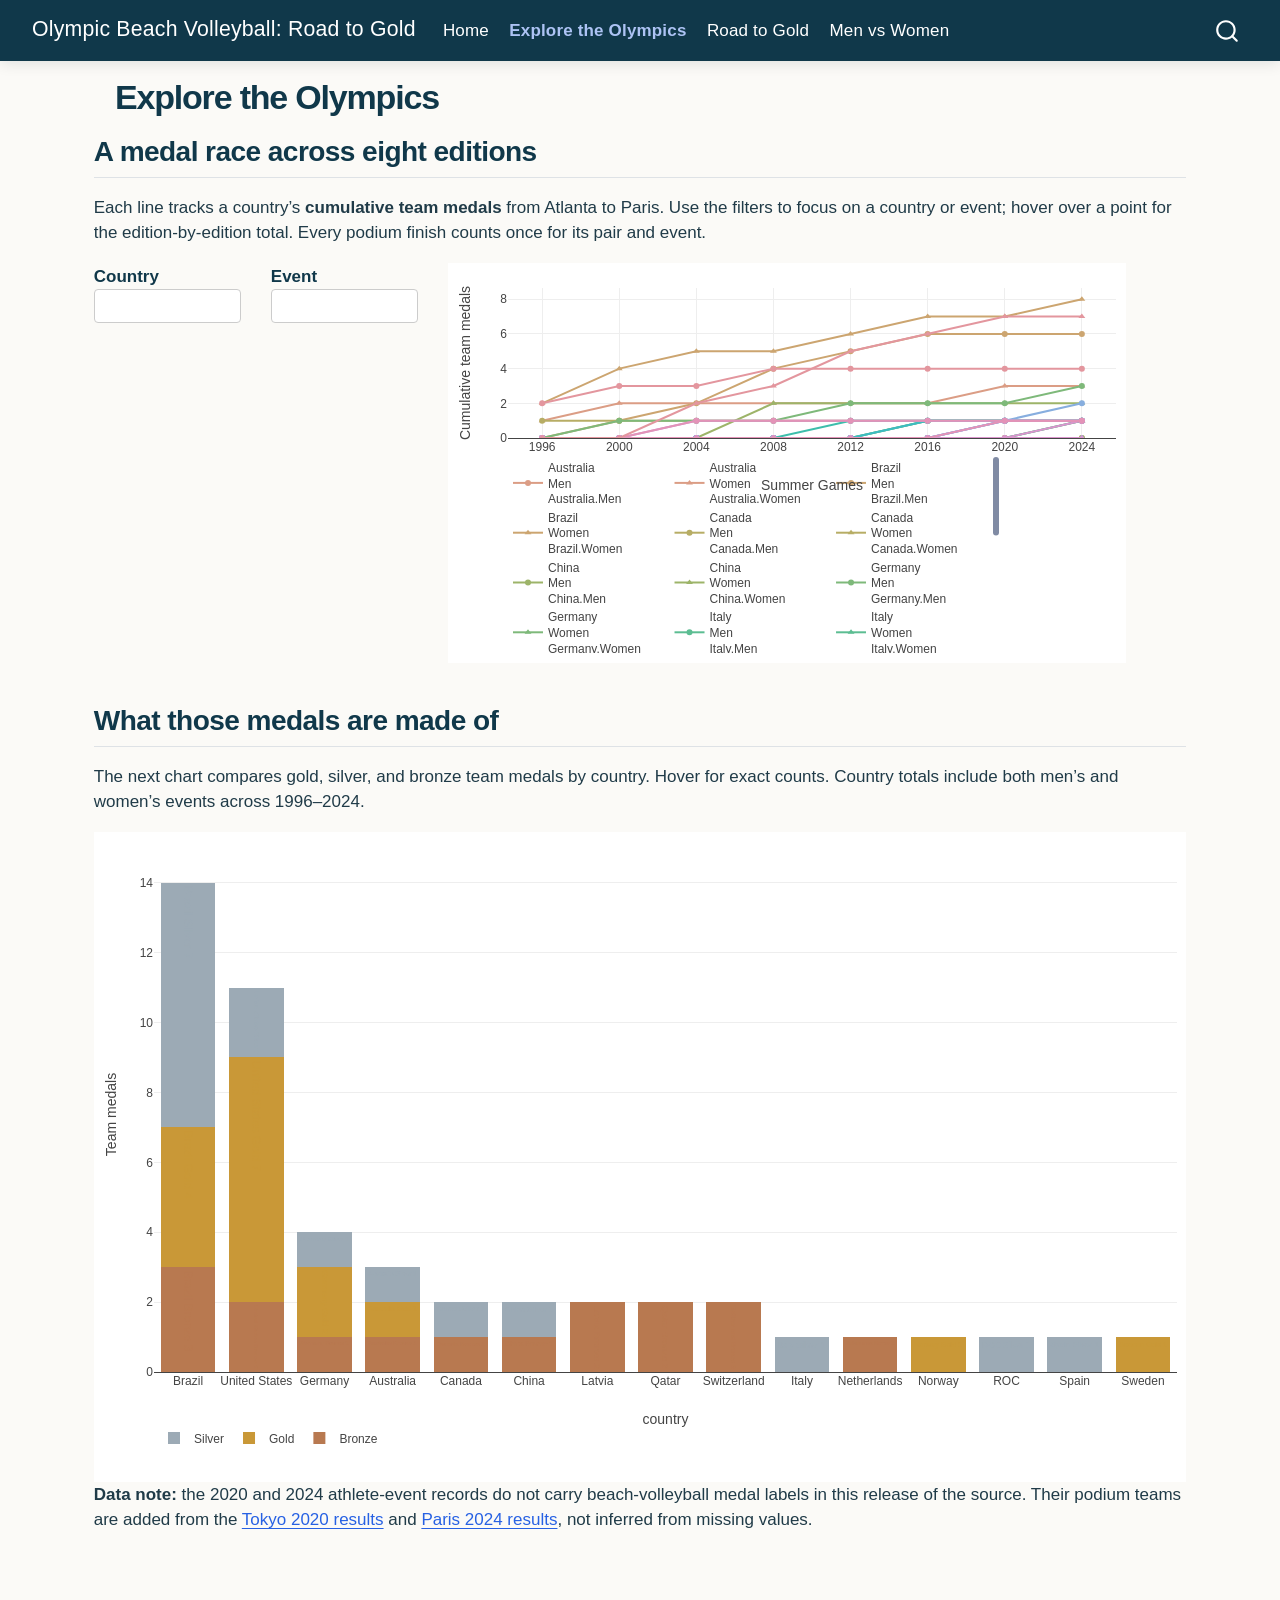
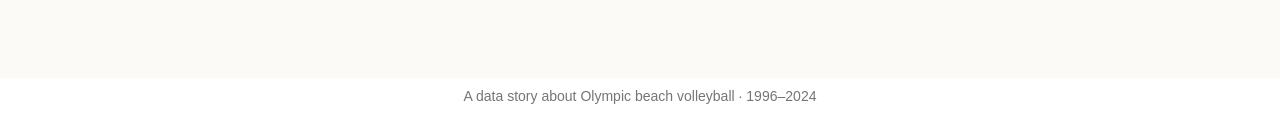
==== explore.html @ 640bb1e1 "Built site for gh-pages" ====
<!DOCTYPE html>
<html xmlns="http://www.w3.org/1999/xhtml" lang="en" xml:lang="en"><head>

<meta charset="utf-8">
<meta name="generator" content="quarto-1.10.19">

<meta name="viewport" content="width=device-width, initial-scale=1.0, user-scalable=yes">


<title>Explore the Olympics – Olympic Beach Volleyball: Road to Gold</title>
<style>
/* Default styles provided by pandoc.
** See https://pandoc.org/MANUAL.html#variables-for-html for config info.
*/
span.smallcaps{font-variant: small-caps;}
div.columns{display: flex; gap: 1.5em;}
div.column{flex: auto;}
@media screen {
div.columns{gap: min(4vw, 1.5em);}
div.column{overflow-x: auto;}
}
div.hanging-indent{margin-left: 1.5em; text-indent: -1.5em;}
ul.task-list{list-style: none;}
ul.task-list li input[type="checkbox"] {
  width: 0.8em;
  margin: 0 0.8em 0.2em -1em; /* quarto-specific, see https://github.com/quarto-dev/quarto-cli/issues/4556 */ 
  vertical-align: middle;
}
</style>


<script src="site_libs/quarto-nav/quarto-nav.js"></script>
<script src="site_libs/quarto-nav/headroom.min.js"></script>
<script src="site_libs/clipboard/clipboard.min.js"></script>
<script src="site_libs/quarto-search/autocomplete.umd.js"></script>
<script src="site_libs/quarto-search/fuse.min.js"></script>
<script src="site_libs/quarto-search/quarto-search.js"></script>
<meta name="quarto:offset" content="./">
<script src="site_libs/quarto-html/quarto.js" type="module"></script>
<script src="site_libs/quarto-html/tabsets/tabsets.js" type="module"></script>
<script src="site_libs/quarto-html/popper.min.js"></script>
<script src="site_libs/quarto-html/tippy.umd.min.js"></script>
<script src="site_libs/quarto-html/anchor.min.js"></script>
<link href="site_libs/quarto-html/tippy.css" rel="stylesheet">
<link href="site_libs/quarto-html/quarto-syntax-highlighting-bf27225e3a48a9273f3daa8f8e829971.css" rel="stylesheet" id="quarto-text-highlighting-styles">
<script src="site_libs/bootstrap/bootstrap.min.js"></script>
<link href="site_libs/bootstrap/bootstrap-icons.css" rel="stylesheet">
<link href="site_libs/bootstrap/bootstrap-d0f63781f56d8920b29a9d59ce83fef4.min.css" rel="stylesheet" append-hash="true" id="quarto-bootstrap" data-mode="light">
<script id="quarto-search-options" type="application/json">{
  "location": "navbar",
  "copy-button": false,
  "collapse-after": 3,
  "panel-placement": "end",
  "type": "overlay",
  "limit": 50,
  "keyboard-shortcut": [
    "f",
    "/",
    "s"
  ],
  "show-item-context": false,
  "language": {
    "search-no-results-text": "No results",
    "search-matching-documents-text": "matching documents",
    "search-copy-link-title": "Copy link to search",
    "search-hide-matches-text": "Hide additional matches",
    "search-more-match-text": "more match in this document",
    "search-more-matches-text": "more matches in this document",
    "search-clear-button-title": "Clear",
    "search-text-placeholder": "",
    "search-detached-cancel-button-title": "Cancel",
    "search-submit-button-title": "Submit",
    "search-label": "Search"
  }
}</script>
<style>html{ scroll-behavior: smooth; }</style>
<script src="site_libs/jquery-3.5.1/jquery.min.js"></script>
<link href="site_libs/selectize-0.12.4/css/selectize.bootstrap3.css" rel="stylesheet">
<script src="site_libs/selectize-0.12.4/js/selectize.min.js"></script>
<link href="site_libs/crosstalk-1.2.2/css/crosstalk.min.css" rel="stylesheet">
<script src="site_libs/crosstalk-1.2.2/js/crosstalk.min.js"></script>
<link href="site_libs/htmltools-fill-0.5.9/fill.css" rel="stylesheet">
<script src="site_libs/htmlwidgets-1.6.4/htmlwidgets.js"></script>
<script src="site_libs/plotly-binding-4.12.1/plotly.js"></script>
<script src="site_libs/typedarray-0.1/typedarray.min.js"></script>
<link href="site_libs/plotly-htmlwidgets-css-2.25.2/plotly-htmlwidgets.css" rel="stylesheet">
<script src="site_libs/plotly-main-2.25.2/plotly-latest.min.js"></script>
<meta name="viewport" content="width=device-width, initial-scale=1">
<link href="site_libs/bootstrap-grid-3.4.1/bootstrap-grid.min.css" rel="stylesheet">


<link rel="stylesheet" href="styles.css">
</head>

<body class="nav-fixed quarto-light">

<div id="quarto-search-results"></div>
  <header id="quarto-header" class="headroom fixed-top">
    <nav class="navbar navbar-expand-lg " data-bs-theme="dark">
      <div class="navbar-container container-fluid">
      <div class="navbar-brand-container mx-auto">
    <a class="navbar-brand" href="./index.html">
    <span class="navbar-title">Olympic Beach Volleyball: Road to Gold</span>
    </a>
  </div>
            <div id="quarto-search" class="" title="Search"></div>
          <button class="navbar-toggler" type="button" data-bs-toggle="collapse" data-bs-target="#navbarCollapse" aria-controls="navbarCollapse" role="menu" aria-expanded="false" aria-label="Toggle navigation" onclick="if (window.quartoToggleHeadroom) { window.quartoToggleHeadroom(); }">
  <span class="navbar-toggler-icon"></span>
</button>
          <div class="collapse navbar-collapse" id="navbarCollapse">
            <ul class="navbar-nav navbar-nav-scroll me-auto">
  <li class="nav-item">
    <a class="nav-link" href="./index.html"> 
<span class="menu-text">Home</span></a>
  </li>  
  <li class="nav-item">
    <a class="nav-link active" href="./explore.html" aria-current="page"> 
<span class="menu-text">Explore the Olympics</span></a>
  </li>  
  <li class="nav-item">
    <a class="nav-link" href="./road-to-gold.html"> 
<span class="menu-text">Road to Gold</span></a>
  </li>  
  <li class="nav-item">
    <a class="nav-link" href="./men-vs-women.html"> 
<span class="menu-text">Men vs Women</span></a>
  </li>  
</ul>
          </div> <!-- /navcollapse -->
            <div class="quarto-navbar-tools">
</div>
      </div> <!-- /container-fluid -->
    </nav>
</header>
<!-- content -->
<div id="quarto-content" class="quarto-container page-columns page-rows-contents page-layout-full page-navbar">
<!-- sidebar -->
<!-- margin-sidebar -->
    
<!-- main -->
<main class="content column-page" id="quarto-document-content">

<header id="title-block-header" class="quarto-title-block default">
<div class="quarto-title">
<h1 class="title">Explore the Olympics</h1>
</div>



<div class="quarto-title-meta column-page">

    
  
    
  </div>
  


</header>


<section id="a-medal-race-across-eight-editions" class="level2">
<h2 class="anchored" data-anchor-id="a-medal-race-across-eight-editions">A medal race across eight editions</h2>
<p>Each line tracks a country’s <strong>cumulative team medals</strong> from Atlanta to Paris. Use the filters to focus on a country or event; hover over a point for the edition-by-edition total. Every podium finish counts once for its pair and event.</p>
<div class="cell">
<div class="cell-output-display no-overflow-x">
<div class="container-fluid crosstalk-bscols">
<div class="row">
<div class="col-xs-2">
<div id="country-filter" class="form-group crosstalk-input-select crosstalk-input">
<label class="control-label" for="country-filter">Country</label>
<div>
<select multiple=""></select>
<script type="application/json" data-for="country-filter">{
  "items": {
    "value": ["Australia", "Brazil", "Canada", "China", "Germany", "Italy", "Latvia", "Netherlands", "Norway", "Qatar", "ROC", "Spain", "Sweden", "Switzerland", "United States"],
    "label": ["Australia", "Brazil", "Canada", "China", "Germany", "Italy", "Latvia", "Netherlands", "Norway", "Qatar", "ROC", "Spain", "Sweden", "Switzerland", "United States"]
  },
  "map": {
    "Australia": ["1996.Australia.Men", "1996.Australia.Women", "2000.Australia.Men", "2000.Australia.Women", "2004.Australia.Men", "2004.Australia.Women", "2008.Australia.Men", "2008.Australia.Women", "2012.Australia.Men", "2012.Australia.Women", "2016.Australia.Men", "2016.Australia.Women", "2020.Australia.Men", "2020.Australia.Women", "2024.Australia.Men", "2024.Australia.Women"],
    "Brazil": ["1996.Brazil.Men", "1996.Brazil.Women", "2000.Brazil.Men", "2000.Brazil.Women", "2004.Brazil.Men", "2004.Brazil.Women", "2008.Brazil.Men", "2008.Brazil.Women", "2012.Brazil.Men", "2012.Brazil.Women", "2016.Brazil.Men", "2016.Brazil.Women", "2020.Brazil.Men", "2020.Brazil.Women", "2024.Brazil.Men", "2024.Brazil.Women"],
    "Canada": ["1996.Canada.Men", "1996.Canada.Women", "2000.Canada.Men", "2000.Canada.Women", "2004.Canada.Men", "2004.Canada.Women", "2008.Canada.Men", "2008.Canada.Women", "2012.Canada.Men", "2012.Canada.Women", "2016.Canada.Men", "2016.Canada.Women", "2020.Canada.Men", "2020.Canada.Women", "2024.Canada.Men", "2024.Canada.Women"],
    "China": ["1996.China.Men", "1996.China.Women", "2000.China.Men", "2000.China.Women", "2004.China.Men", "2004.China.Women", "2008.China.Men", "2008.China.Women", "2012.China.Men", "2012.China.Women", "2016.China.Men", "2016.China.Women", "2020.China.Men", "2020.China.Women", "2024.China.Men", "2024.China.Women"],
    "Germany": ["1996.Germany.Men", "1996.Germany.Women", "2000.Germany.Men", "2000.Germany.Women", "2004.Germany.Men", "2004.Germany.Women", "2008.Germany.Men", "2008.Germany.Women", "2012.Germany.Men", "2012.Germany.Women", "2016.Germany.Men", "2016.Germany.Women", "2020.Germany.Men", "2020.Germany.Women", "2024.Germany.Men", "2024.Germany.Women"],
    "Italy": ["1996.Italy.Men", "1996.Italy.Women", "2000.Italy.Men", "2000.Italy.Women", "2004.Italy.Men", "2004.Italy.Women", "2008.Italy.Men", "2008.Italy.Women", "2012.Italy.Men", "2012.Italy.Women", "2016.Italy.Men", "2016.Italy.Women", "2020.Italy.Men", "2020.Italy.Women", "2024.Italy.Men", "2024.Italy.Women"],
    "Latvia": ["1996.Latvia.Men", "1996.Latvia.Women", "2000.Latvia.Men", "2000.Latvia.Women", "2004.Latvia.Men", "2004.Latvia.Women", "2008.Latvia.Men", "2008.Latvia.Women", "2012.Latvia.Men", "2012.Latvia.Women", "2016.Latvia.Men", "2016.Latvia.Women", "2020.Latvia.Men", "2020.Latvia.Women", "2024.Latvia.Men", "2024.Latvia.Women"],
    "Netherlands": ["1996.Netherlands.Men", "1996.Netherlands.Women", "2000.Netherlands.Men", "2000.Netherlands.Women", "2004.Netherlands.Men", "2004.Netherlands.Women", "2008.Netherlands.Men", "2008.Netherlands.Women", "2012.Netherlands.Men", "2012.Netherlands.Women", "2016.Netherlands.Men", "2016.Netherlands.Women", "2020.Netherlands.Men", "2020.Netherlands.Women", "2024.Netherlands.Men", "2024.Netherlands.Women"],
    "Norway": ["1996.Norway.Men", "1996.Norway.Women", "2000.Norway.Men", "2000.Norway.Women", "2004.Norway.Men", "2004.Norway.Women", "2008.Norway.Men", "2008.Norway.Women", "2012.Norway.Men", "2012.Norway.Women", "2016.Norway.Men", "2016.Norway.Women", "2020.Norway.Men", "2020.Norway.Women", "2024.Norway.Men", "2024.Norway.Women"],
    "Qatar": ["1996.Qatar.Men", "1996.Qatar.Women", "2000.Qatar.Men", "2000.Qatar.Women", "2004.Qatar.Men", "2004.Qatar.Women", "2008.Qatar.Men", "2008.Qatar.Women", "2012.Qatar.Men", "2012.Qatar.Women", "2016.Qatar.Men", "2016.Qatar.Women", "2020.Qatar.Men", "2020.Qatar.Women", "2024.Qatar.Men", "2024.Qatar.Women"],
    "ROC": ["1996.ROC.Men", "1996.ROC.Women", "2000.ROC.Men", "2000.ROC.Women", "2004.ROC.Men", "2004.ROC.Women", "2008.ROC.Men", "2008.ROC.Women", "2012.ROC.Men", "2012.ROC.Women", "2016.ROC.Men", "2016.ROC.Women", "2020.ROC.Men", "2020.ROC.Women", "2024.ROC.Men", "2024.ROC.Women"],
    "Spain": ["1996.Spain.Men", "1996.Spain.Women", "2000.Spain.Men", "2000.Spain.Women", "2004.Spain.Men", "2004.Spain.Women", "2008.Spain.Men", "2008.Spain.Women", "2012.Spain.Men", "2012.Spain.Women", "2016.Spain.Men", "2016.Spain.Women", "2020.Spain.Men", "2020.Spain.Women", "2024.Spain.Men", "2024.Spain.Women"],
    "Sweden": ["1996.Sweden.Men", "1996.Sweden.Women", "2000.Sweden.Men", "2000.Sweden.Women", "2004.Sweden.Men", "2004.Sweden.Women", "2008.Sweden.Men", "2008.Sweden.Women", "2012.Sweden.Men", "2012.Sweden.Women", "2016.Sweden.Men", "2016.Sweden.Women", "2020.Sweden.Men", "2020.Sweden.Women", "2024.Sweden.Men", "2024.Sweden.Women"],
    "Switzerland": ["1996.Switzerland.Men", "1996.Switzerland.Women", "2000.Switzerland.Men", "2000.Switzerland.Women", "2004.Switzerland.Men", "2004.Switzerland.Women", "2008.Switzerland.Men", "2008.Switzerland.Women", "2012.Switzerland.Men", "2012.Switzerland.Women", "2016.Switzerland.Men", "2016.Switzerland.Women", "2020.Switzerland.Men", "2020.Switzerland.Women", "2024.Switzerland.Men", "2024.Switzerland.Women"],
    "United States": ["1996.United States.Men", "1996.United States.Women", "2000.United States.Men", "2000.United States.Women", "2004.United States.Men", "2004.United States.Women", "2008.United States.Men", "2008.United States.Women", "2012.United States.Men", "2012.United States.Women", "2016.United States.Men", "2016.United States.Women", "2020.United States.Men", "2020.United States.Women", "2024.United States.Men", "2024.United States.Women"]
  },
  "group": ["beach-medal-timeline"]
}</script>
</div>
</div>
</div>
<div class="col-xs-2">
<div id="gender-filter" class="form-group crosstalk-input-select crosstalk-input">
<label class="control-label" for="gender-filter">Event</label>
<div>
<select multiple=""></select>
<script type="application/json" data-for="gender-filter">{
  "items": {
    "value": ["Men", "Women"],
    "label": ["Men", "Women"]
  },
  "map": {
    "Men": ["1996.Australia.Men", "1996.Brazil.Men", "1996.Canada.Men", "1996.China.Men", "1996.Germany.Men", "1996.Italy.Men", "1996.Latvia.Men", "1996.Netherlands.Men", "1996.Norway.Men", "1996.Qatar.Men", "1996.ROC.Men", "1996.Spain.Men", "1996.Sweden.Men", "1996.Switzerland.Men", "1996.United States.Men", "2000.Australia.Men", "2000.Brazil.Men", "2000.Canada.Men", "2000.China.Men", "2000.Germany.Men", "2000.Italy.Men", "2000.Latvia.Men", "2000.Netherlands.Men", "2000.Norway.Men", "2000.Qatar.Men", "2000.ROC.Men", "2000.Spain.Men", "2000.Sweden.Men", "2000.Switzerland.Men", "2000.United States.Men", "2004.Australia.Men", "2004.Brazil.Men", "2004.Canada.Men", "2004.China.Men", "2004.Germany.Men", "2004.Italy.Men", "2004.Latvia.Men", "2004.Netherlands.Men", "2004.Norway.Men", "2004.Qatar.Men", "2004.ROC.Men", "2004.Spain.Men", "2004.Sweden.Men", "2004.Switzerland.Men", "2004.United States.Men", "2008.Australia.Men", "2008.Brazil.Men", "2008.Canada.Men", "2008.China.Men", "2008.Germany.Men", "2008.Italy.Men", "2008.Latvia.Men", "2008.Netherlands.Men", "2008.Norway.Men", "2008.Qatar.Men", "2008.ROC.Men", "2008.Spain.Men", "2008.Sweden.Men", "2008.Switzerland.Men", "2008.United States.Men", "2012.Australia.Men", "2012.Brazil.Men", "2012.Canada.Men", "2012.China.Men", "2012.Germany.Men", "2012.Italy.Men", "2012.Latvia.Men", "2012.Netherlands.Men", "2012.Norway.Men", "2012.Qatar.Men", "2012.ROC.Men", "2012.Spain.Men", "2012.Sweden.Men", "2012.Switzerland.Men", "2012.United States.Men", "2016.Australia.Men", "2016.Brazil.Men", "2016.Canada.Men", "2016.China.Men", "2016.Germany.Men", "2016.Italy.Men", "2016.Latvia.Men", "2016.Netherlands.Men", "2016.Norway.Men", "2016.Qatar.Men", "2016.ROC.Men", "2016.Spain.Men", "2016.Sweden.Men", "2016.Switzerland.Men", "2016.United States.Men", "2020.Australia.Men", "2020.Brazil.Men", "2020.Canada.Men", "2020.China.Men", "2020.Germany.Men", "2020.Italy.Men", "2020.Latvia.Men", "2020.Netherlands.Men", "2020.Norway.Men", "2020.Qatar.Men", "2020.ROC.Men", "2020.Spain.Men", "2020.Sweden.Men", "2020.Switzerland.Men", "2020.United States.Men", "2024.Australia.Men", "2024.Brazil.Men", "2024.Canada.Men", "2024.China.Men", "2024.Germany.Men", "2024.Italy.Men", "2024.Latvia.Men", "2024.Netherlands.Men", "2024.Norway.Men", "2024.Qatar.Men", "2024.ROC.Men", "2024.Spain.Men", "2024.Sweden.Men", "2024.Switzerland.Men", "2024.United States.Men"],
    "Women": ["1996.Australia.Women", "1996.Brazil.Women", "1996.Canada.Women", "1996.China.Women", "1996.Germany.Women", "1996.Italy.Women", "1996.Latvia.Women", "1996.Netherlands.Women", "1996.Norway.Women", "1996.Qatar.Women", "1996.ROC.Women", "1996.Spain.Women", "1996.Sweden.Women", "1996.Switzerland.Women", "1996.United States.Women", "2000.Australia.Women", "2000.Brazil.Women", "2000.Canada.Women", "2000.China.Women", "2000.Germany.Women", "2000.Italy.Women", "2000.Latvia.Women", "2000.Netherlands.Women", "2000.Norway.Women", "2000.Qatar.Women", "2000.ROC.Women", "2000.Spain.Women", "2000.Sweden.Women", "2000.Switzerland.Women", "2000.United States.Women", "2004.Australia.Women", "2004.Brazil.Women", "2004.Canada.Women", "2004.China.Women", "2004.Germany.Women", "2004.Italy.Women", "2004.Latvia.Women", "2004.Netherlands.Women", "2004.Norway.Women", "2004.Qatar.Women", "2004.ROC.Women", "2004.Spain.Women", "2004.Sweden.Women", "2004.Switzerland.Women", "2004.United States.Women", "2008.Australia.Women", "2008.Brazil.Women", "2008.Canada.Women", "2008.China.Women", "2008.Germany.Women", "2008.Italy.Women", "2008.Latvia.Women", "2008.Netherlands.Women", "2008.Norway.Women", "2008.Qatar.Women", "2008.ROC.Women", "2008.Spain.Women", "2008.Sweden.Women", "2008.Switzerland.Women", "2008.United States.Women", "2012.Australia.Women", "2012.Brazil.Women", "2012.Canada.Women", "2012.China.Women", "2012.Germany.Women", "2012.Italy.Women", "2012.Latvia.Women", "2012.Netherlands.Women", "2012.Norway.Women", "2012.Qatar.Women", "2012.ROC.Women", "2012.Spain.Women", "2012.Sweden.Women", "2012.Switzerland.Women", "2012.United States.Women", "2016.Australia.Women", "2016.Brazil.Women", "2016.Canada.Women", "2016.China.Women", "2016.Germany.Women", "2016.Italy.Women", "2016.Latvia.Women", "2016.Netherlands.Women", "2016.Norway.Women", "2016.Qatar.Women", "2016.ROC.Women", "2016.Spain.Women", "2016.Sweden.Women", "2016.Switzerland.Women", "2016.United States.Women", "2020.Australia.Women", "2020.Brazil.Women", "2020.Canada.Women", "2020.China.Women", "2020.Germany.Women", "2020.Italy.Women", "2020.Latvia.Women", "2020.Netherlands.Women", "2020.Norway.Women", "2020.Qatar.Women", "2020.ROC.Women", "2020.Spain.Women", "2020.Sweden.Women", "2020.Switzerland.Women", "2020.United States.Women", "2024.Australia.Women", "2024.Brazil.Women", "2024.Canada.Women", "2024.China.Women", "2024.Germany.Women", "2024.Italy.Women", "2024.Latvia.Women", "2024.Netherlands.Women", "2024.Norway.Women", "2024.Qatar.Women", "2024.ROC.Women", "2024.Spain.Women", "2024.Sweden.Women", "2024.Switzerland.Women", "2024.United States.Women"]
  },
  "group": ["beach-medal-timeline"]
}</script>
</div>
</div>
</div>
<div class="col-xs-8">
<div class="plotly html-widget html-fill-item" id="htmlwidget-d6923762f276fc2ba7e6" style="width:100%;height:400px;"></div>
<script type="application/json" data-for="htmlwidget-d6923762f276fc2ba7e6">{"x":{"visdat":{"482a11b02788":["function () ","plotlyVisDat"]},"cur_data":"482a11b02788","attrs":{"482a11b02788":{"x":{},"y":{},"mode":"lines+markers","text":{},"hoverinfo":"text","marker":{"size":6},"line":{"width":2},"color":{},"symbol":{},"split":{},"colors":["#DB9D85","#CCA570","#B7AD65","#9DB469","#7EB97A","#5CBD92","#3DBEAB","#3DBCC2","#5FB6D4","#87AEDF","#ACA4E2","#C89BDB","#DA95CC","#E393B7","#E3969E"],"alpha_stroke":1,"sizes":[10,100],"spans":[1,20],"type":"scatter"}},"layout":{"margin":{"b":55,"l":60,"t":25,"r":10},"xaxis":{"domain":[0,1],"automargin":true,"title":"Summer Games","tickmode":"array","tickvals":[1996,2000,2004,2008,2012,2016,2020,2024]},"yaxis":{"domain":[0,1],"automargin":true,"title":"Cumulative team medals","rangemode":"tozero"},"legend":{"orientation":"h"},"dragmode":"zoom","hovermode":"closest","showlegend":true},"source":"A","config":{"modeBarButtonsToAdd":["hoverclosest","hovercompare"],"showSendToCloud":false},"data":[{"x":[1996,2000,2004,2008,2012,2016,2020,2024],"y":[0,0,0,0,0,0,0,0],"mode":"lines+markers","text":["Australia Men 1996 Cumulative team medals: 0","Australia Men 2000 Cumulative team medals: 0","Australia Men 2004 Cumulative team medals: 0","Australia Men 2008 Cumulative team medals: 0","Australia Men 2012 Cumulative team medals: 0","Australia Men 2016 Cumulative team medals: 0","Australia Men 2020 Cumulative team medals: 0","Australia Men 2024 Cumulative team medals: 0"],"hoverinfo":["text","text","text","text","text","text","text","text"],"marker":{"color":"rgba(219,157,133,1)","symbol":"circle","size":6,"line":{"color":"rgba(219,157,133,1)"}},"line":{"color":"rgba(219,157,133,1)","width":2},"type":"scatter","key":["1996.Australia.Men","2000.Australia.Men","2004.Australia.Men","2008.Australia.Men","2012.Australia.Men","2016.Australia.Men","2020.Australia.Men","2024.Australia.Men"],"set":"beach-medal-timeline","name":"Australia<br />Men<br />Australia.Men","textfont":{"color":"rgba(219,157,133,1)"},"error_y":{"color":"rgba(219,157,133,1)"},"error_x":{"color":"rgba(219,157,133,1)"},"xaxis":"x","yaxis":"y","_isNestedKey":false,"frame":null},{"x":[1996,2000,2004,2008,2012,2016,2020,2024],"y":[1,2,2,2,2,2,3,3],"mode":"lines+markers","text":["Australia Women 1996 Cumulative team medals: 1","Australia Women 2000 Cumulative team medals: 2","Australia Women 2004 Cumulative team medals: 2","Australia Women 2008 Cumulative team medals: 2","Australia Women 2012 Cumulative team medals: 2","Australia Women 2016 Cumulative team medals: 2","Australia Women 2020 Cumulative team medals: 3","Australia Women 2024 Cumulative team medals: 3"],"hoverinfo":["text","text","text","text","text","text","text","text"],"marker":{"color":"rgba(219,157,133,1)","symbol":"triangle-up","size":6,"line":{"color":"rgba(219,157,133,1)"}},"line":{"color":"rgba(219,157,133,1)","width":2},"type":"scatter","key":["1996.Australia.Women","2000.Australia.Women","2004.Australia.Women","2008.Australia.Women","2012.Australia.Women","2016.Australia.Women","2020.Australia.Women","2024.Australia.Women"],"set":"beach-medal-timeline","name":"Australia<br />Women<br />Australia.Women","textfont":{"color":"rgba(219,157,133,1)"},"error_y":{"color":"rgba(219,157,133,1)"},"error_x":{"color":"rgba(219,157,133,1)"},"xaxis":"x","yaxis":"y","_isNestedKey":false,"frame":null},{"x":[1996,2000,2004,2008,2012,2016,2020,2024],"y":[0,1,2,4,5,6,6,6],"mode":"lines+markers","text":["Brazil Men 1996 Cumulative team medals: 0","Brazil Men 2000 Cumulative team medals: 1","Brazil Men 2004 Cumulative team medals: 2","Brazil Men 2008 Cumulative team medals: 4","Brazil Men 2012 Cumulative team medals: 5","Brazil Men 2016 Cumulative team medals: 6","Brazil Men 2020 Cumulative team medals: 6","Brazil Men 2024 Cumulative team medals: 6"],"hoverinfo":["text","text","text","text","text","text","text","text"],"marker":{"color":"rgba(204,165,112,1)","symbol":"circle","size":6,"line":{"color":"rgba(204,165,112,1)"}},"line":{"color":"rgba(204,165,112,1)","width":2},"type":"scatter","key":["1996.Brazil.Men","2000.Brazil.Men","2004.Brazil.Men","2008.Brazil.Men","2012.Brazil.Men","2016.Brazil.Men","2020.Brazil.Men","2024.Brazil.Men"],"set":"beach-medal-timeline","name":"Brazil<br />Men<br />Brazil.Men","textfont":{"color":"rgba(204,165,112,1)"},"error_y":{"color":"rgba(204,165,112,1)"},"error_x":{"color":"rgba(204,165,112,1)"},"xaxis":"x","yaxis":"y","_isNestedKey":false,"frame":null},{"x":[1996,2000,2004,2008,2012,2016,2020,2024],"y":[2,4,5,5,6,7,7,8],"mode":"lines+markers","text":["Brazil Women 1996 Cumulative team medals: 2","Brazil Women 2000 Cumulative team medals: 4","Brazil Women 2004 Cumulative team medals: 5","Brazil Women 2008 Cumulative team medals: 5","Brazil Women 2012 Cumulative team medals: 6","Brazil Women 2016 Cumulative team medals: 7","Brazil Women 2020 Cumulative team medals: 7","Brazil Women 2024 Cumulative team medals: 8"],"hoverinfo":["text","text","text","text","text","text","text","text"],"marker":{"color":"rgba(204,165,112,1)","symbol":"triangle-up","size":6,"line":{"color":"rgba(204,165,112,1)"}},"line":{"color":"rgba(204,165,112,1)","width":2},"type":"scatter","key":["1996.Brazil.Women","2000.Brazil.Women","2004.Brazil.Women","2008.Brazil.Women","2012.Brazil.Women","2016.Brazil.Women","2020.Brazil.Women","2024.Brazil.Women"],"set":"beach-medal-timeline","name":"Brazil<br />Women<br />Brazil.Women","textfont":{"color":"rgba(204,165,112,1)"},"error_y":{"color":"rgba(204,165,112,1)"},"error_x":{"color":"rgba(204,165,112,1)"},"xaxis":"x","yaxis":"y","_isNestedKey":false,"frame":null},{"x":[1996,2000,2004,2008,2012,2016,2020,2024],"y":[1,1,1,1,1,1,1,1],"mode":"lines+markers","text":["Canada Men 1996 Cumulative team medals: 1","Canada Men 2000 Cumulative team medals: 1","Canada Men 2004 Cumulative team medals: 1","Canada Men 2008 Cumulative team medals: 1","Canada Men 2012 Cumulative team medals: 1","Canada Men 2016 Cumulative team medals: 1","Canada Men 2020 Cumulative team medals: 1","Canada Men 2024 Cumulative team medals: 1"],"hoverinfo":["text","text","text","text","text","text","text","text"],"marker":{"color":"rgba(183,173,101,1)","symbol":"circle","size":6,"line":{"color":"rgba(183,173,101,1)"}},"line":{"color":"rgba(183,173,101,1)","width":2},"type":"scatter","key":["1996.Canada.Men","2000.Canada.Men","2004.Canada.Men","2008.Canada.Men","2012.Canada.Men","2016.Canada.Men","2020.Canada.Men","2024.Canada.Men"],"set":"beach-medal-timeline","name":"Canada<br />Men<br />Canada.Men","textfont":{"color":"rgba(183,173,101,1)"},"error_y":{"color":"rgba(183,173,101,1)"},"error_x":{"color":"rgba(183,173,101,1)"},"xaxis":"x","yaxis":"y","_isNestedKey":false,"frame":null},{"x":[1996,2000,2004,2008,2012,2016,2020,2024],"y":[0,0,0,0,0,0,0,1],"mode":"lines+markers","text":["Canada Women 1996 Cumulative team medals: 0","Canada Women 2000 Cumulative team medals: 0","Canada Women 2004 Cumulative team medals: 0","Canada Women 2008 Cumulative team medals: 0","Canada Women 2012 Cumulative team medals: 0","Canada Women 2016 Cumulative team medals: 0","Canada Women 2020 Cumulative team medals: 0","Canada Women 2024 Cumulative team medals: 1"],"hoverinfo":["text","text","text","text","text","text","text","text"],"marker":{"color":"rgba(183,173,101,1)","symbol":"triangle-up","size":6,"line":{"color":"rgba(183,173,101,1)"}},"line":{"color":"rgba(183,173,101,1)","width":2},"type":"scatter","key":["1996.Canada.Women","2000.Canada.Women","2004.Canada.Women","2008.Canada.Women","2012.Canada.Women","2016.Canada.Women","2020.Canada.Women","2024.Canada.Women"],"set":"beach-medal-timeline","name":"Canada<br />Women<br />Canada.Women","textfont":{"color":"rgba(183,173,101,1)"},"error_y":{"color":"rgba(183,173,101,1)"},"error_x":{"color":"rgba(183,173,101,1)"},"xaxis":"x","yaxis":"y","_isNestedKey":false,"frame":null},{"x":[1996,2000,2004,2008,2012,2016,2020,2024],"y":[0,0,0,0,0,0,0,0],"mode":"lines+markers","text":["China Men 1996 Cumulative team medals: 0","China Men 2000 Cumulative team medals: 0","China Men 2004 Cumulative team medals: 0","China Men 2008 Cumulative team medals: 0","China Men 2012 Cumulative team medals: 0","China Men 2016 Cumulative team medals: 0","China Men 2020 Cumulative team medals: 0","China Men 2024 Cumulative team medals: 0"],"hoverinfo":["text","text","text","text","text","text","text","text"],"marker":{"color":"rgba(157,180,105,1)","symbol":"circle","size":6,"line":{"color":"rgba(157,180,105,1)"}},"line":{"color":"rgba(157,180,105,1)","width":2},"type":"scatter","key":["1996.China.Men","2000.China.Men","2004.China.Men","2008.China.Men","2012.China.Men","2016.China.Men","2020.China.Men","2024.China.Men"],"set":"beach-medal-timeline","name":"China<br />Men<br />China.Men","textfont":{"color":"rgba(157,180,105,1)"},"error_y":{"color":"rgba(157,180,105,1)"},"error_x":{"color":"rgba(157,180,105,1)"},"xaxis":"x","yaxis":"y","_isNestedKey":false,"frame":null},{"x":[1996,2000,2004,2008,2012,2016,2020,2024],"y":[0,0,0,2,2,2,2,2],"mode":"lines+markers","text":["China Women 1996 Cumulative team medals: 0","China Women 2000 Cumulative team medals: 0","China Women 2004 Cumulative team medals: 0","China Women 2008 Cumulative team medals: 2","China Women 2012 Cumulative team medals: 2","China Women 2016 Cumulative team medals: 2","China Women 2020 Cumulative team medals: 2","China Women 2024 Cumulative team medals: 2"],"hoverinfo":["text","text","text","text","text","text","text","text"],"marker":{"color":"rgba(157,180,105,1)","symbol":"triangle-up","size":6,"line":{"color":"rgba(157,180,105,1)"}},"line":{"color":"rgba(157,180,105,1)","width":2},"type":"scatter","key":["1996.China.Women","2000.China.Women","2004.China.Women","2008.China.Women","2012.China.Women","2016.China.Women","2020.China.Women","2024.China.Women"],"set":"beach-medal-timeline","name":"China<br />Women<br />China.Women","textfont":{"color":"rgba(157,180,105,1)"},"error_y":{"color":"rgba(157,180,105,1)"},"error_x":{"color":"rgba(157,180,105,1)"},"xaxis":"x","yaxis":"y","_isNestedKey":false,"frame":null},{"x":[1996,2000,2004,2008,2012,2016,2020,2024],"y":[0,1,1,1,2,2,2,3],"mode":"lines+markers","text":["Germany Men 1996 Cumulative team medals: 0","Germany Men 2000 Cumulative team medals: 1","Germany Men 2004 Cumulative team medals: 1","Germany Men 2008 Cumulative team medals: 1","Germany Men 2012 Cumulative team medals: 2","Germany Men 2016 Cumulative team medals: 2","Germany Men 2020 Cumulative team medals: 2","Germany Men 2024 Cumulative team medals: 3"],"hoverinfo":["text","text","text","text","text","text","text","text"],"marker":{"color":"rgba(126,185,122,1)","symbol":"circle","size":6,"line":{"color":"rgba(126,185,122,1)"}},"line":{"color":"rgba(126,185,122,1)","width":2},"type":"scatter","key":["1996.Germany.Men","2000.Germany.Men","2004.Germany.Men","2008.Germany.Men","2012.Germany.Men","2016.Germany.Men","2020.Germany.Men","2024.Germany.Men"],"set":"beach-medal-timeline","name":"Germany<br />Men<br />Germany.Men","textfont":{"color":"rgba(126,185,122,1)"},"error_y":{"color":"rgba(126,185,122,1)"},"error_x":{"color":"rgba(126,185,122,1)"},"xaxis":"x","yaxis":"y","_isNestedKey":false,"frame":null},{"x":[1996,2000,2004,2008,2012,2016,2020,2024],"y":[0,0,0,0,0,1,1,1],"mode":"lines+markers","text":["Germany Women 1996 Cumulative team medals: 0","Germany Women 2000 Cumulative team medals: 0","Germany Women 2004 Cumulative team medals: 0","Germany Women 2008 Cumulative team medals: 0","Germany Women 2012 Cumulative team medals: 0","Germany Women 2016 Cumulative team medals: 1","Germany Women 2020 Cumulative team medals: 1","Germany Women 2024 Cumulative team medals: 1"],"hoverinfo":["text","text","text","text","text","text","text","text"],"marker":{"color":"rgba(126,185,122,1)","symbol":"triangle-up","size":6,"line":{"color":"rgba(126,185,122,1)"}},"line":{"color":"rgba(126,185,122,1)","width":2},"type":"scatter","key":["1996.Germany.Women","2000.Germany.Women","2004.Germany.Women","2008.Germany.Women","2012.Germany.Women","2016.Germany.Women","2020.Germany.Women","2024.Germany.Women"],"set":"beach-medal-timeline","name":"Germany<br />Women<br />Germany.Women","textfont":{"color":"rgba(126,185,122,1)"},"error_y":{"color":"rgba(126,185,122,1)"},"error_x":{"color":"rgba(126,185,122,1)"},"xaxis":"x","yaxis":"y","_isNestedKey":false,"frame":null},{"x":[1996,2000,2004,2008,2012,2016,2020,2024],"y":[0,0,0,0,0,1,1,1],"mode":"lines+markers","text":["Italy Men 1996 Cumulative team medals: 0","Italy Men 2000 Cumulative team medals: 0","Italy Men 2004 Cumulative team medals: 0","Italy Men 2008 Cumulative team medals: 0","Italy Men 2012 Cumulative team medals: 0","Italy Men 2016 Cumulative team medals: 1","Italy Men 2020 Cumulative team medals: 1","Italy Men 2024 Cumulative team medals: 1"],"hoverinfo":["text","text","text","text","text","text","text","text"],"marker":{"color":"rgba(92,189,146,1)","symbol":"circle","size":6,"line":{"color":"rgba(92,189,146,1)"}},"line":{"color":"rgba(92,189,146,1)","width":2},"type":"scatter","key":["1996.Italy.Men","2000.Italy.Men","2004.Italy.Men","2008.Italy.Men","2012.Italy.Men","2016.Italy.Men","2020.Italy.Men","2024.Italy.Men"],"set":"beach-medal-timeline","name":"Italy<br />Men<br />Italy.Men","textfont":{"color":"rgba(92,189,146,1)"},"error_y":{"color":"rgba(92,189,146,1)"},"error_x":{"color":"rgba(92,189,146,1)"},"xaxis":"x","yaxis":"y","_isNestedKey":false,"frame":null},{"x":[1996,2000,2004,2008,2012,2016,2020,2024],"y":[0,0,0,0,0,0,0,0],"mode":"lines+markers","text":["Italy Women 1996 Cumulative team medals: 0","Italy Women 2000 Cumulative team medals: 0","Italy Women 2004 Cumulative team medals: 0","Italy Women 2008 Cumulative team medals: 0","Italy Women 2012 Cumulative team medals: 0","Italy Women 2016 Cumulative team medals: 0","Italy Women 2020 Cumulative team medals: 0","Italy Women 2024 Cumulative team medals: 0"],"hoverinfo":["text","text","text","text","text","text","text","text"],"marker":{"color":"rgba(92,189,146,1)","symbol":"triangle-up","size":6,"line":{"color":"rgba(92,189,146,1)"}},"line":{"color":"rgba(92,189,146,1)","width":2},"type":"scatter","key":["1996.Italy.Women","2000.Italy.Women","2004.Italy.Women","2008.Italy.Women","2012.Italy.Women","2016.Italy.Women","2020.Italy.Women","2024.Italy.Women"],"set":"beach-medal-timeline","name":"Italy<br />Women<br />Italy.Women","textfont":{"color":"rgba(92,189,146,1)"},"error_y":{"color":"rgba(92,189,146,1)"},"error_x":{"color":"rgba(92,189,146,1)"},"xaxis":"x","yaxis":"y","_isNestedKey":false,"frame":null},{"x":[1996,2000,2004,2008,2012,2016,2020,2024],"y":[0,0,0,0,1,1,1,1],"mode":"lines+markers","text":["Latvia Men 1996 Cumulative team medals: 0","Latvia Men 2000 Cumulative team medals: 0","Latvia Men 2004 Cumulative team medals: 0","Latvia Men 2008 Cumulative team medals: 0","Latvia Men 2012 Cumulative team medals: 1","Latvia Men 2016 Cumulative team medals: 1","Latvia Men 2020 Cumulative team medals: 1","Latvia Men 2024 Cumulative team medals: 1"],"hoverinfo":["text","text","text","text","text","text","text","text"],"marker":{"color":"rgba(61,190,171,1)","symbol":"circle","size":6,"line":{"color":"rgba(61,190,171,1)"}},"line":{"color":"rgba(61,190,171,1)","width":2},"type":"scatter","key":["1996.Latvia.Men","2000.Latvia.Men","2004.Latvia.Men","2008.Latvia.Men","2012.Latvia.Men","2016.Latvia.Men","2020.Latvia.Men","2024.Latvia.Men"],"set":"beach-medal-timeline","name":"Latvia<br />Men<br />Latvia.Men","textfont":{"color":"rgba(61,190,171,1)"},"error_y":{"color":"rgba(61,190,171,1)"},"error_x":{"color":"rgba(61,190,171,1)"},"xaxis":"x","yaxis":"y","_isNestedKey":false,"frame":null},{"x":[1996,2000,2004,2008,2012,2016,2020,2024],"y":[0,0,0,0,0,0,0,1],"mode":"lines+markers","text":["Latvia Women 1996 Cumulative team medals: 0","Latvia Women 2000 Cumulative team medals: 0","Latvia Women 2004 Cumulative team medals: 0","Latvia Women 2008 Cumulative team medals: 0","Latvia Women 2012 Cumulative team medals: 0","Latvia Women 2016 Cumulative team medals: 0","Latvia Women 2020 Cumulative team medals: 0","Latvia Women 2024 Cumulative team medals: 1"],"hoverinfo":["text","text","text","text","text","text","text","text"],"marker":{"color":"rgba(61,190,171,1)","symbol":"triangle-up","size":6,"line":{"color":"rgba(61,190,171,1)"}},"line":{"color":"rgba(61,190,171,1)","width":2},"type":"scatter","key":["1996.Latvia.Women","2000.Latvia.Women","2004.Latvia.Women","2008.Latvia.Women","2012.Latvia.Women","2016.Latvia.Women","2020.Latvia.Women","2024.Latvia.Women"],"set":"beach-medal-timeline","name":"Latvia<br />Women<br />Latvia.Women","textfont":{"color":"rgba(61,190,171,1)"},"error_y":{"color":"rgba(61,190,171,1)"},"error_x":{"color":"rgba(61,190,171,1)"},"xaxis":"x","yaxis":"y","_isNestedKey":false,"frame":null},{"x":[1996,2000,2004,2008,2012,2016,2020,2024],"y":[0,0,0,0,0,1,1,1],"mode":"lines+markers","text":["Netherlands Men 1996 Cumulative team medals: 0","Netherlands Men 2000 Cumulative team medals: 0","Netherlands Men 2004 Cumulative team medals: 0","Netherlands Men 2008 Cumulative team medals: 0","Netherlands Men 2012 Cumulative team medals: 0","Netherlands Men 2016 Cumulative team medals: 1","Netherlands Men 2020 Cumulative team medals: 1","Netherlands Men 2024 Cumulative team medals: 1"],"hoverinfo":["text","text","text","text","text","text","text","text"],"marker":{"color":"rgba(61,188,194,1)","symbol":"circle","size":6,"line":{"color":"rgba(61,188,194,1)"}},"line":{"color":"rgba(61,188,194,1)","width":2},"type":"scatter","key":["1996.Netherlands.Men","2000.Netherlands.Men","2004.Netherlands.Men","2008.Netherlands.Men","2012.Netherlands.Men","2016.Netherlands.Men","2020.Netherlands.Men","2024.Netherlands.Men"],"set":"beach-medal-timeline","name":"Netherlands<br />Men<br />Netherlands.Men","textfont":{"color":"rgba(61,188,194,1)"},"error_y":{"color":"rgba(61,188,194,1)"},"error_x":{"color":"rgba(61,188,194,1)"},"xaxis":"x","yaxis":"y","_isNestedKey":false,"frame":null},{"x":[1996,2000,2004,2008,2012,2016,2020,2024],"y":[0,0,0,0,0,0,0,0],"mode":"lines+markers","text":["Netherlands Women 1996 Cumulative team medals: 0","Netherlands Women 2000 Cumulative team medals: 0","Netherlands Women 2004 Cumulative team medals: 0","Netherlands Women 2008 Cumulative team medals: 0","Netherlands Women 2012 Cumulative team medals: 0","Netherlands Women 2016 Cumulative team medals: 0","Netherlands Women 2020 Cumulative team medals: 0","Netherlands Women 2024 Cumulative team medals: 0"],"hoverinfo":["text","text","text","text","text","text","text","text"],"marker":{"color":"rgba(61,188,194,1)","symbol":"triangle-up","size":6,"line":{"color":"rgba(61,188,194,1)"}},"line":{"color":"rgba(61,188,194,1)","width":2},"type":"scatter","key":["1996.Netherlands.Women","2000.Netherlands.Women","2004.Netherlands.Women","2008.Netherlands.Women","2012.Netherlands.Women","2016.Netherlands.Women","2020.Netherlands.Women","2024.Netherlands.Women"],"set":"beach-medal-timeline","name":"Netherlands<br />Women<br />Netherlands.Women","textfont":{"color":"rgba(61,188,194,1)"},"error_y":{"color":"rgba(61,188,194,1)"},"error_x":{"color":"rgba(61,188,194,1)"},"xaxis":"x","yaxis":"y","_isNestedKey":false,"frame":null},{"x":[1996,2000,2004,2008,2012,2016,2020,2024],"y":[0,0,0,0,0,0,1,1],"mode":"lines+markers","text":["Norway Men 1996 Cumulative team medals: 0","Norway Men 2000 Cumulative team medals: 0","Norway Men 2004 Cumulative team medals: 0","Norway Men 2008 Cumulative team medals: 0","Norway Men 2012 Cumulative team medals: 0","Norway Men 2016 Cumulative team medals: 0","Norway Men 2020 Cumulative team medals: 1","Norway Men 2024 Cumulative team medals: 1"],"hoverinfo":["text","text","text","text","text","text","text","text"],"marker":{"color":"rgba(95,182,212,1)","symbol":"circle","size":6,"line":{"color":"rgba(95,182,212,1)"}},"line":{"color":"rgba(95,182,212,1)","width":2},"type":"scatter","key":["1996.Norway.Men","2000.Norway.Men","2004.Norway.Men","2008.Norway.Men","2012.Norway.Men","2016.Norway.Men","2020.Norway.Men","2024.Norway.Men"],"set":"beach-medal-timeline","name":"Norway<br />Men<br />Norway.Men","textfont":{"color":"rgba(95,182,212,1)"},"error_y":{"color":"rgba(95,182,212,1)"},"error_x":{"color":"rgba(95,182,212,1)"},"xaxis":"x","yaxis":"y","_isNestedKey":false,"frame":null},{"x":[1996,2000,2004,2008,2012,2016,2020,2024],"y":[0,0,0,0,0,0,0,0],"mode":"lines+markers","text":["Norway Women 1996 Cumulative team medals: 0","Norway Women 2000 Cumulative team medals: 0","Norway Women 2004 Cumulative team medals: 0","Norway Women 2008 Cumulative team medals: 0","Norway Women 2012 Cumulative team medals: 0","Norway Women 2016 Cumulative team medals: 0","Norway Women 2020 Cumulative team medals: 0","Norway Women 2024 Cumulative team medals: 0"],"hoverinfo":["text","text","text","text","text","text","text","text"],"marker":{"color":"rgba(95,182,212,1)","symbol":"triangle-up","size":6,"line":{"color":"rgba(95,182,212,1)"}},"line":{"color":"rgba(95,182,212,1)","width":2},"type":"scatter","key":["1996.Norway.Women","2000.Norway.Women","2004.Norway.Women","2008.Norway.Women","2012.Norway.Women","2016.Norway.Women","2020.Norway.Women","2024.Norway.Women"],"set":"beach-medal-timeline","name":"Norway<br />Women<br />Norway.Women","textfont":{"color":"rgba(95,182,212,1)"},"error_y":{"color":"rgba(95,182,212,1)"},"error_x":{"color":"rgba(95,182,212,1)"},"xaxis":"x","yaxis":"y","_isNestedKey":false,"frame":null},{"x":[1996,2000,2004,2008,2012,2016,2020,2024],"y":[0,0,0,0,0,0,1,2],"mode":"lines+markers","text":["Qatar Men 1996 Cumulative team medals: 0","Qatar Men 2000 Cumulative team medals: 0","Qatar Men 2004 Cumulative team medals: 0","Qatar Men 2008 Cumulative team medals: 0","Qatar Men 2012 Cumulative team medals: 0","Qatar Men 2016 Cumulative team medals: 0","Qatar Men 2020 Cumulative team medals: 1","Qatar Men 2024 Cumulative team medals: 2"],"hoverinfo":["text","text","text","text","text","text","text","text"],"marker":{"color":"rgba(135,174,223,1)","symbol":"circle","size":6,"line":{"color":"rgba(135,174,223,1)"}},"line":{"color":"rgba(135,174,223,1)","width":2},"type":"scatter","key":["1996.Qatar.Men","2000.Qatar.Men","2004.Qatar.Men","2008.Qatar.Men","2012.Qatar.Men","2016.Qatar.Men","2020.Qatar.Men","2024.Qatar.Men"],"set":"beach-medal-timeline","name":"Qatar<br />Men<br />Qatar.Men","textfont":{"color":"rgba(135,174,223,1)"},"error_y":{"color":"rgba(135,174,223,1)"},"error_x":{"color":"rgba(135,174,223,1)"},"xaxis":"x","yaxis":"y","_isNestedKey":false,"frame":null},{"x":[1996,2000,2004,2008,2012,2016,2020,2024],"y":[0,0,0,0,0,0,0,0],"mode":"lines+markers","text":["Qatar Women 1996 Cumulative team medals: 0","Qatar Women 2000 Cumulative team medals: 0","Qatar Women 2004 Cumulative team medals: 0","Qatar Women 2008 Cumulative team medals: 0","Qatar Women 2012 Cumulative team medals: 0","Qatar Women 2016 Cumulative team medals: 0","Qatar Women 2020 Cumulative team medals: 0","Qatar Women 2024 Cumulative team medals: 0"],"hoverinfo":["text","text","text","text","text","text","text","text"],"marker":{"color":"rgba(135,174,223,1)","symbol":"triangle-up","size":6,"line":{"color":"rgba(135,174,223,1)"}},"line":{"color":"rgba(135,174,223,1)","width":2},"type":"scatter","key":["1996.Qatar.Women","2000.Qatar.Women","2004.Qatar.Women","2008.Qatar.Women","2012.Qatar.Women","2016.Qatar.Women","2020.Qatar.Women","2024.Qatar.Women"],"set":"beach-medal-timeline","name":"Qatar<br />Women<br />Qatar.Women","textfont":{"color":"rgba(135,174,223,1)"},"error_y":{"color":"rgba(135,174,223,1)"},"error_x":{"color":"rgba(135,174,223,1)"},"xaxis":"x","yaxis":"y","_isNestedKey":false,"frame":null},{"x":[1996,2000,2004,2008,2012,2016,2020,2024],"y":[0,0,0,0,0,0,1,1],"mode":"lines+markers","text":["ROC Men 1996 Cumulative team medals: 0","ROC Men 2000 Cumulative team medals: 0","ROC Men 2004 Cumulative team medals: 0","ROC Men 2008 Cumulative team medals: 0","ROC Men 2012 Cumulative team medals: 0","ROC Men 2016 Cumulative team medals: 0","ROC Men 2020 Cumulative team medals: 1","ROC Men 2024 Cumulative team medals: 1"],"hoverinfo":["text","text","text","text","text","text","text","text"],"marker":{"color":"rgba(172,164,226,1)","symbol":"circle","size":6,"line":{"color":"rgba(172,164,226,1)"}},"line":{"color":"rgba(172,164,226,1)","width":2},"type":"scatter","key":["1996.ROC.Men","2000.ROC.Men","2004.ROC.Men","2008.ROC.Men","2012.ROC.Men","2016.ROC.Men","2020.ROC.Men","2024.ROC.Men"],"set":"beach-medal-timeline","name":"ROC<br />Men<br />ROC.Men","textfont":{"color":"rgba(172,164,226,1)"},"error_y":{"color":"rgba(172,164,226,1)"},"error_x":{"color":"rgba(172,164,226,1)"},"xaxis":"x","yaxis":"y","_isNestedKey":false,"frame":null},{"x":[1996,2000,2004,2008,2012,2016,2020,2024],"y":[0,0,0,0,0,0,0,0],"mode":"lines+markers","text":["ROC Women 1996 Cumulative team medals: 0","ROC Women 2000 Cumulative team medals: 0","ROC Women 2004 Cumulative team medals: 0","ROC Women 2008 Cumulative team medals: 0","ROC Women 2012 Cumulative team medals: 0","ROC Women 2016 Cumulative team medals: 0","ROC Women 2020 Cumulative team medals: 0","ROC Women 2024 Cumulative team medals: 0"],"hoverinfo":["text","text","text","text","text","text","text","text"],"marker":{"color":"rgba(172,164,226,1)","symbol":"triangle-up","size":6,"line":{"color":"rgba(172,164,226,1)"}},"line":{"color":"rgba(172,164,226,1)","width":2},"type":"scatter","key":["1996.ROC.Women","2000.ROC.Women","2004.ROC.Women","2008.ROC.Women","2012.ROC.Women","2016.ROC.Women","2020.ROC.Women","2024.ROC.Women"],"set":"beach-medal-timeline","name":"ROC<br />Women<br />ROC.Women","textfont":{"color":"rgba(172,164,226,1)"},"error_y":{"color":"rgba(172,164,226,1)"},"error_x":{"color":"rgba(172,164,226,1)"},"xaxis":"x","yaxis":"y","_isNestedKey":false,"frame":null},{"x":[1996,2000,2004,2008,2012,2016,2020,2024],"y":[0,0,1,1,1,1,1,1],"mode":"lines+markers","text":["Spain Men 1996 Cumulative team medals: 0","Spain Men 2000 Cumulative team medals: 0","Spain Men 2004 Cumulative team medals: 1","Spain Men 2008 Cumulative team medals: 1","Spain Men 2012 Cumulative team medals: 1","Spain Men 2016 Cumulative team medals: 1","Spain Men 2020 Cumulative team medals: 1","Spain Men 2024 Cumulative team medals: 1"],"hoverinfo":["text","text","text","text","text","text","text","text"],"marker":{"color":"rgba(200,155,219,1)","symbol":"circle","size":6,"line":{"color":"rgba(200,155,219,1)"}},"line":{"color":"rgba(200,155,219,1)","width":2},"type":"scatter","key":["1996.Spain.Men","2000.Spain.Men","2004.Spain.Men","2008.Spain.Men","2012.Spain.Men","2016.Spain.Men","2020.Spain.Men","2024.Spain.Men"],"set":"beach-medal-timeline","name":"Spain<br />Men<br />Spain.Men","textfont":{"color":"rgba(200,155,219,1)"},"error_y":{"color":"rgba(200,155,219,1)"},"error_x":{"color":"rgba(200,155,219,1)"},"xaxis":"x","yaxis":"y","_isNestedKey":false,"frame":null},{"x":[1996,2000,2004,2008,2012,2016,2020,2024],"y":[0,0,0,0,0,0,0,0],"mode":"lines+markers","text":["Spain Women 1996 Cumulative team medals: 0","Spain Women 2000 Cumulative team medals: 0","Spain Women 2004 Cumulative team medals: 0","Spain Women 2008 Cumulative team medals: 0","Spain Women 2012 Cumulative team medals: 0","Spain Women 2016 Cumulative team medals: 0","Spain Women 2020 Cumulative team medals: 0","Spain Women 2024 Cumulative team medals: 0"],"hoverinfo":["text","text","text","text","text","text","text","text"],"marker":{"color":"rgba(200,155,219,1)","symbol":"triangle-up","size":6,"line":{"color":"rgba(200,155,219,1)"}},"line":{"color":"rgba(200,155,219,1)","width":2},"type":"scatter","key":["1996.Spain.Women","2000.Spain.Women","2004.Spain.Women","2008.Spain.Women","2012.Spain.Women","2016.Spain.Women","2020.Spain.Women","2024.Spain.Women"],"set":"beach-medal-timeline","name":"Spain<br />Women<br />Spain.Women","textfont":{"color":"rgba(200,155,219,1)"},"error_y":{"color":"rgba(200,155,219,1)"},"error_x":{"color":"rgba(200,155,219,1)"},"xaxis":"x","yaxis":"y","_isNestedKey":false,"frame":null},{"x":[1996,2000,2004,2008,2012,2016,2020,2024],"y":[0,0,0,0,0,0,0,1],"mode":"lines+markers","text":["Sweden Men 1996 Cumulative team medals: 0","Sweden Men 2000 Cumulative team medals: 0","Sweden Men 2004 Cumulative team medals: 0","Sweden Men 2008 Cumulative team medals: 0","Sweden Men 2012 Cumulative team medals: 0","Sweden Men 2016 Cumulative team medals: 0","Sweden Men 2020 Cumulative team medals: 0","Sweden Men 2024 Cumulative team medals: 1"],"hoverinfo":["text","text","text","text","text","text","text","text"],"marker":{"color":"rgba(218,149,204,1)","symbol":"circle","size":6,"line":{"color":"rgba(218,149,204,1)"}},"line":{"color":"rgba(218,149,204,1)","width":2},"type":"scatter","key":["1996.Sweden.Men","2000.Sweden.Men","2004.Sweden.Men","2008.Sweden.Men","2012.Sweden.Men","2016.Sweden.Men","2020.Sweden.Men","2024.Sweden.Men"],"set":"beach-medal-timeline","name":"Sweden<br />Men<br />Sweden.Men","textfont":{"color":"rgba(218,149,204,1)"},"error_y":{"color":"rgba(218,149,204,1)"},"error_x":{"color":"rgba(218,149,204,1)"},"xaxis":"x","yaxis":"y","_isNestedKey":false,"frame":null},{"x":[1996,2000,2004,2008,2012,2016,2020,2024],"y":[0,0,0,0,0,0,0,0],"mode":"lines+markers","text":["Sweden Women 1996 Cumulative team medals: 0","Sweden Women 2000 Cumulative team medals: 0","Sweden Women 2004 Cumulative team medals: 0","Sweden Women 2008 Cumulative team medals: 0","Sweden Women 2012 Cumulative team medals: 0","Sweden Women 2016 Cumulative team medals: 0","Sweden Women 2020 Cumulative team medals: 0","Sweden Women 2024 Cumulative team medals: 0"],"hoverinfo":["text","text","text","text","text","text","text","text"],"marker":{"color":"rgba(218,149,204,1)","symbol":"triangle-up","size":6,"line":{"color":"rgba(218,149,204,1)"}},"line":{"color":"rgba(218,149,204,1)","width":2},"type":"scatter","key":["1996.Sweden.Women","2000.Sweden.Women","2004.Sweden.Women","2008.Sweden.Women","2012.Sweden.Women","2016.Sweden.Women","2020.Sweden.Women","2024.Sweden.Women"],"set":"beach-medal-timeline","name":"Sweden<br />Women<br />Sweden.Women","textfont":{"color":"rgba(218,149,204,1)"},"error_y":{"color":"rgba(218,149,204,1)"},"error_x":{"color":"rgba(218,149,204,1)"},"xaxis":"x","yaxis":"y","_isNestedKey":false,"frame":null},{"x":[1996,2000,2004,2008,2012,2016,2020,2024],"y":[0,0,1,1,1,1,1,1],"mode":"lines+markers","text":["Switzerland Men 1996 Cumulative team medals: 0","Switzerland Men 2000 Cumulative team medals: 0","Switzerland Men 2004 Cumulative team medals: 1","Switzerland Men 2008 Cumulative team medals: 1","Switzerland Men 2012 Cumulative team medals: 1","Switzerland Men 2016 Cumulative team medals: 1","Switzerland Men 2020 Cumulative team medals: 1","Switzerland Men 2024 Cumulative team medals: 1"],"hoverinfo":["text","text","text","text","text","text","text","text"],"marker":{"color":"rgba(227,147,183,1)","symbol":"circle","size":6,"line":{"color":"rgba(227,147,183,1)"}},"line":{"color":"rgba(227,147,183,1)","width":2},"type":"scatter","key":["1996.Switzerland.Men","2000.Switzerland.Men","2004.Switzerland.Men","2008.Switzerland.Men","2012.Switzerland.Men","2016.Switzerland.Men","2020.Switzerland.Men","2024.Switzerland.Men"],"set":"beach-medal-timeline","name":"Switzerland<br />Men<br />Switzerland.Men","textfont":{"color":"rgba(227,147,183,1)"},"error_y":{"color":"rgba(227,147,183,1)"},"error_x":{"color":"rgba(227,147,183,1)"},"xaxis":"x","yaxis":"y","_isNestedKey":false,"frame":null},{"x":[1996,2000,2004,2008,2012,2016,2020,2024],"y":[0,0,0,0,0,0,1,1],"mode":"lines+markers","text":["Switzerland Women 1996 Cumulative team medals: 0","Switzerland Women 2000 Cumulative team medals: 0","Switzerland Women 2004 Cumulative team medals: 0","Switzerland Women 2008 Cumulative team medals: 0","Switzerland Women 2012 Cumulative team medals: 0","Switzerland Women 2016 Cumulative team medals: 0","Switzerland Women 2020 Cumulative team medals: 1","Switzerland Women 2024 Cumulative team medals: 1"],"hoverinfo":["text","text","text","text","text","text","text","text"],"marker":{"color":"rgba(227,147,183,1)","symbol":"triangle-up","size":6,"line":{"color":"rgba(227,147,183,1)"}},"line":{"color":"rgba(227,147,183,1)","width":2},"type":"scatter","key":["1996.Switzerland.Women","2000.Switzerland.Women","2004.Switzerland.Women","2008.Switzerland.Women","2012.Switzerland.Women","2016.Switzerland.Women","2020.Switzerland.Women","2024.Switzerland.Women"],"set":"beach-medal-timeline","name":"Switzerland<br />Women<br />Switzerland.Women","textfont":{"color":"rgba(227,147,183,1)"},"error_y":{"color":"rgba(227,147,183,1)"},"error_x":{"color":"rgba(227,147,183,1)"},"xaxis":"x","yaxis":"y","_isNestedKey":false,"frame":null},{"x":[1996,2000,2004,2008,2012,2016,2020,2024],"y":[2,3,3,4,4,4,4,4],"mode":"lines+markers","text":["United States Men 1996 Cumulative team medals: 2","United States Men 2000 Cumulative team medals: 3","United States Men 2004 Cumulative team medals: 3","United States Men 2008 Cumulative team medals: 4","United States Men 2012 Cumulative team medals: 4","United States Men 2016 Cumulative team medals: 4","United States Men 2020 Cumulative team medals: 4","United States Men 2024 Cumulative team medals: 4"],"hoverinfo":["text","text","text","text","text","text","text","text"],"marker":{"color":"rgba(227,150,158,1)","symbol":"circle","size":6,"line":{"color":"rgba(227,150,158,1)"}},"line":{"color":"rgba(227,150,158,1)","width":2},"type":"scatter","key":["1996.United States.Men","2000.United States.Men","2004.United States.Men","2008.United States.Men","2012.United States.Men","2016.United States.Men","2020.United States.Men","2024.United States.Men"],"set":"beach-medal-timeline","name":"United States<br />Men<br />United States.Men","textfont":{"color":"rgba(227,150,158,1)"},"error_y":{"color":"rgba(227,150,158,1)"},"error_x":{"color":"rgba(227,150,158,1)"},"xaxis":"x","yaxis":"y","_isNestedKey":false,"frame":null},{"x":[1996,2000,2004,2008,2012,2016,2020,2024],"y":[0,0,2,3,5,6,7,7],"mode":"lines+markers","text":["United States Women 1996 Cumulative team medals: 0","United States Women 2000 Cumulative team medals: 0","United States Women 2004 Cumulative team medals: 2","United States Women 2008 Cumulative team medals: 3","United States Women 2012 Cumulative team medals: 5","United States Women 2016 Cumulative team medals: 6","United States Women 2020 Cumulative team medals: 7","United States Women 2024 Cumulative team medals: 7"],"hoverinfo":["text","text","text","text","text","text","text","text"],"marker":{"color":"rgba(227,150,158,1)","symbol":"triangle-up","size":6,"line":{"color":"rgba(227,150,158,1)"}},"line":{"color":"rgba(227,150,158,1)","width":2},"type":"scatter","key":["1996.United States.Women","2000.United States.Women","2004.United States.Women","2008.United States.Women","2012.United States.Women","2016.United States.Women","2020.United States.Women","2024.United States.Women"],"set":"beach-medal-timeline","name":"United States<br />Women<br />United States.Women","textfont":{"color":"rgba(227,150,158,1)"},"error_y":{"color":"rgba(227,150,158,1)"},"error_x":{"color":"rgba(227,150,158,1)"},"xaxis":"x","yaxis":"y","_isNestedKey":false,"frame":null}],"highlight":{"on":"plotly_click","persistent":false,"dynamic":false,"selectize":false,"opacityDim":0.20000000000000001,"selected":{"opacity":1},"debounce":0,"ctGroups":["beach-medal-timeline"]},"shinyEvents":["plotly_hover","plotly_click","plotly_selected","plotly_relayout","plotly_brushed","plotly_brushing","plotly_clickannotation","plotly_doubleclick","plotly_deselect","plotly_afterplot","plotly_sunburstclick"],"base_url":"https://plot.ly"},"evals":[],"jsHooks":[]}</script>
</div>
</div>
</div>
</div>
</div>
</section>
<section id="what-those-medals-are-made-of" class="level2">
<h2 class="anchored" data-anchor-id="what-those-medals-are-made-of">What those medals are made of</h2>
<p>The next chart compares gold, silver, and bronze team medals by country. Hover for exact counts. Country totals include both men’s and women’s events across 1996–2024.</p>
<div class="cell">
<div class="cell-output-display">
<div class="plotly html-widget html-fill-item" id="htmlwidget-3b3617ee234b2fc63b2f" style="width:100%;height:650px;"></div>
<script type="application/json" data-for="htmlwidget-3b3617ee234b2fc63b2f">{"x":{"visdat":{"482a50c81071":["function () ","plotlyVisDat"]},"cur_data":"482a50c81071","attrs":{"482a50c81071":{"x":{},"y":{},"text":{},"hoverinfo":"text","color":{},"colors":["#c99837","#9caab5","#b87950"],"alpha_stroke":1,"sizes":[10,100],"spans":[1,20],"type":"bar"}},"layout":{"margin":{"b":110,"l":60,"t":25,"r":10},"barmode":"stack","xaxis":{"domain":[0,1],"automargin":true,"title":"country","categoryorder":"array","categoryarray":["Brazil","United States","Germany","Australia","Canada","China","Latvia","Qatar","Switzerland","Italy","Netherlands","Norway","ROC","Spain","Sweden"],"type":"category"},"yaxis":{"domain":[0,1],"automargin":true,"title":"Team medals","rangemode":"tozero"},"legend":{"orientation":"h"},"hovermode":"closest","showlegend":true},"source":"A","config":{"modeBarButtonsToAdd":["hoverclosest","hovercompare"],"showSendToCloud":false},"data":[{"x":["Australia","Brazil","Canada","China","Germany","Latvia","Netherlands","Qatar","Switzerland","United States"],"y":[1,3,1,1,1,2,1,2,2,2],"text":["Australia Bronze 1","Brazil Bronze 3","Canada Bronze 1","China Bronze 1","Germany Bronze 1","Latvia Bronze 2","Netherlands Bronze 1","Qatar Bronze 2","Switzerland Bronze 2","United States Bronze 2"],"hoverinfo":["text","text","text","text","text","text","text","text","text","text"],"type":"bar","name":"Bronze","marker":{"color":"rgba(184,121,80,1)","line":{"color":"rgba(184,121,80,1)"}},"textfont":{"color":"rgba(184,121,80,1)"},"error_y":{"color":"rgba(184,121,80,1)"},"error_x":{"color":"rgba(184,121,80,1)"},"xaxis":"x","yaxis":"y","frame":null},{"x":["Australia","Brazil","Germany","Norway","Sweden","United States"],"y":[1,4,2,1,1,7],"text":["Australia Gold 1","Brazil Gold 4","Germany Gold 2","Norway Gold 1","Sweden Gold 1","United States Gold 7"],"hoverinfo":["text","text","text","text","text","text"],"type":"bar","name":"Gold","marker":{"color":"rgba(201,152,55,1)","line":{"color":"rgba(201,152,55,1)"}},"textfont":{"color":"rgba(201,152,55,1)"},"error_y":{"color":"rgba(201,152,55,1)"},"error_x":{"color":"rgba(201,152,55,1)"},"xaxis":"x","yaxis":"y","frame":null},{"x":["Australia","Brazil","Canada","China","Germany","Italy","ROC","Spain","United States"],"y":[1,7,1,1,1,1,1,1,2],"text":["Australia Silver 1","Brazil Silver 7","Canada Silver 1","China Silver 1","Germany Silver 1","Italy Silver 1","ROC Silver 1","Spain Silver 1","United States Silver 2"],"hoverinfo":["text","text","text","text","text","text","text","text","text"],"type":"bar","name":"Silver","marker":{"color":"rgba(156,170,181,1)","line":{"color":"rgba(156,170,181,1)"}},"textfont":{"color":"rgba(156,170,181,1)"},"error_y":{"color":"rgba(156,170,181,1)"},"error_x":{"color":"rgba(156,170,181,1)"},"xaxis":"x","yaxis":"y","frame":null}],"highlight":{"on":"plotly_click","persistent":false,"dynamic":false,"selectize":false,"opacityDim":0.20000000000000001,"selected":{"opacity":1},"debounce":0},"shinyEvents":["plotly_hover","plotly_click","plotly_selected","plotly_relayout","plotly_brushed","plotly_brushing","plotly_clickannotation","plotly_doubleclick","plotly_deselect","plotly_afterplot","plotly_sunburstclick"],"base_url":"https://plot.ly"},"evals":[],"jsHooks":[]}</script>
</div>
</div>
<p><strong>Data note:</strong> the 2020 and 2024 athlete-event records do not carry beach-volleyball medal labels in this release of the source. Their podium teams are added from the <a href="https://olympics.com/en/olympic-games/tokyo-2020/results/volleyball/beach-volleyball">Tokyo 2020 results</a> and <a href="https://olympics.com/en/olympic-games/paris-2024/results/volleyball/beach-volleyball">Paris 2024 results</a>, not inferred from missing values.</p>


</section>

</main> <!-- /main -->
<script id="quarto-html-after-body" type="application/javascript">
  window.document.addEventListener("DOMContentLoaded", function (event) {
    const icon = "";
    const anchorJS = new window.AnchorJS();
    anchorJS.options = {
      placement: 'right',
      icon: icon
    };
    anchorJS.add('.anchored');
    const isCodeAnnotation = (el) => {
      for (const clz of el.classList) {
        if (clz.startsWith('code-annotation-')) {                     
          return true;
        }
      }
      return false;
    }
    const onCopySuccess = function(e) {
      // button target
      const button = e.trigger;
      // don't keep focus
      button.blur();
      // flash "checked"
      button.classList.add('code-copy-button-checked');
      var currentTitle = button.getAttribute("title");
      button.setAttribute("title", "Copied!");
      let tooltip;
      if (window.bootstrap) {
        button.setAttribute("data-bs-toggle", "tooltip");
        button.setAttribute("data-bs-placement", "left");
        button.setAttribute("data-bs-title", "Copied!");
        tooltip = new bootstrap.Tooltip(button, 
          { trigger: "manual", 
            customClass: "code-copy-button-tooltip",
            offset: [0, -8]});
        tooltip.show();    
      }
      setTimeout(function() {
        if (tooltip) {
          tooltip.hide();
          button.removeAttribute("data-bs-title");
          button.removeAttribute("data-bs-toggle");
          button.removeAttribute("data-bs-placement");
        }
        button.setAttribute("title", currentTitle);
        button.classList.remove('code-copy-button-checked');
      }, 1000);
      // clear code selection
      e.clearSelection();
    }
    const getTextToCopy = function(trigger) {
      const outerScaffold = trigger.parentElement.cloneNode(true);
      const codeEl = outerScaffold.querySelector('code');
      for (const childEl of codeEl.children) {
        if (isCodeAnnotation(childEl)) {
          childEl.remove();
        }
      }
      return codeEl.innerText;
    }
    const clipboard = new window.ClipboardJS('.code-copy-button:not([data-in-quarto-modal])', {
      text: getTextToCopy
    });
    clipboard.on('success', onCopySuccess);
    if (window.document.getElementById('quarto-embedded-source-code-modal')) {
      const clipboardModal = new window.ClipboardJS('.code-copy-button[data-in-quarto-modal]', {
        text: getTextToCopy,
        container: window.document.getElementById('quarto-embedded-source-code-modal')
      });
      clipboardModal.on('success', onCopySuccess);
    }
      var localhostRegex = new RegExp(/^(?:http|https):\/\/localhost\:?[0-9]*\//);
      var mailtoRegex = new RegExp(/^mailto:/);
        var filterRegex = new RegExp('/' + window.location.host + '/');
      var isInternal = (href) => {
          return filterRegex.test(href) || localhostRegex.test(href) || mailtoRegex.test(href);
      }
      // Inspect non-navigation links and adorn them if external
     var links = window.document.querySelectorAll('a[href]:not(.nav-link):not(.navbar-brand):not(.toc-action):not(.sidebar-link):not(.sidebar-item-toggle):not(.pagination-link):not(.no-external):not([aria-hidden]):not(.dropdown-item):not(.quarto-navigation-tool):not(.about-link)');
      for (var i=0; i<links.length; i++) {
        const link = links[i];
        if (!isInternal(link.href)) {
          // undo the damage that might have been done by quarto-nav.js in the case of
          // links that we want to consider external
          if (link.dataset.originalHref !== undefined) {
            link.href = link.dataset.originalHref;
          }
        }
      }
    function tippyHover(el, contentFn, onTriggerFn, onUntriggerFn) {
      const config = {
        allowHTML: true,
        maxWidth: 500,
        delay: 100,
        arrow: false,
        appendTo: function(el) {
            return el.parentElement;
        },
        interactive: true,
        interactiveBorder: 10,
        theme: 'quarto',
        placement: 'bottom-start',
      };
      if (contentFn) {
        config.content = contentFn;
      }
      if (onTriggerFn) {
        config.onTrigger = onTriggerFn;
      }
      if (onUntriggerFn) {
        config.onUntrigger = onUntriggerFn;
      }
      window.tippy(el, config); 
    }
    const noterefs = window.document.querySelectorAll('a[role="doc-noteref"]');
    for (var i=0; i<noterefs.length; i++) {
      const ref = noterefs[i];
      tippyHover(ref, function() {
        // use id or data attribute instead here
        let href = ref.getAttribute('data-footnote-href') || ref.getAttribute('href');
        try { href = new URL(href).hash; } catch {}
        const id = href.replace(/^#\/?/, "");
        const note = window.document.getElementById(id);
        if (note) {
          return note.innerHTML;
        } else {
          return "";
        }
      });
    }
    const xrefs = window.document.querySelectorAll('a.quarto-xref');
    const processXRef = (id, note) => {
      // Strip column container classes
      const stripColumnClz = (el) => {
        el.classList.remove("page-full", "page-columns");
        if (el.children) {
          for (const child of el.children) {
            stripColumnClz(child);
          }
        }
      }
      stripColumnClz(note)
      if (id === null || id.startsWith('sec-')) {
        // Special case sections, only their first couple elements
        const container = document.createElement("div");
        if (note.children && note.children.length > 2) {
          container.appendChild(note.children[0].cloneNode(true));
          for (let i = 1; i < note.children.length; i++) {
            const child = note.children[i];
            if (child.tagName === "P" && child.innerText === "") {
              continue;
            } else {
              container.appendChild(child.cloneNode(true));
              break;
            }
          }
          if (window.Quarto?.typesetMath) {
            window.Quarto.typesetMath(container);
          }
          return container.innerHTML
        } else {
          if (window.Quarto?.typesetMath) {
            window.Quarto.typesetMath(note);
          }
          return note.innerHTML;
        }
      } else {
        // Remove any anchor links if they are present
        const anchorLink = note.querySelector('a.anchorjs-link');
        if (anchorLink) {
          anchorLink.remove();
        }
        if (window.Quarto?.typesetMath) {
          window.Quarto.typesetMath(note);
        }
        if (note.classList.contains("callout")) {
          return note.outerHTML;
        } else {
          return note.innerHTML;
        }
      }
    }
    for (var i=0; i<xrefs.length; i++) {
      const xref = xrefs[i];
      tippyHover(xref, undefined, function(instance) {
        instance.disable();
        let url = xref.getAttribute('href');
        let hash = undefined; 
        if (url.startsWith('#')) {
          hash = url;
        } else {
          try { hash = new URL(url).hash; } catch {}
        }
        if (hash) {
          const id = hash.replace(/^#\/?/, "");
          const note = window.document.getElementById(id);
          if (note !== null) {
            try {
              const html = processXRef(id, note.cloneNode(true));
              instance.setContent(html);
            } finally {
              instance.enable();
              instance.show();
            }
          } else {
            // See if we can fetch this
            fetch(url.split('#')[0])
            .then(res => res.text())
            .then(html => {
              const parser = new DOMParser();
              const htmlDoc = parser.parseFromString(html, "text/html");
              const note = htmlDoc.getElementById(id);
              if (note !== null) {
                const html = processXRef(id, note);
                instance.setContent(html);
              } 
            }).finally(() => {
              instance.enable();
              instance.show();
            });
          }
        } else {
          // See if we can fetch a full url (with no hash to target)
          // This is a special case and we should probably do some content thinning / targeting
          fetch(url)
          .then(res => res.text())
          .then(html => {
            const parser = new DOMParser();
            const htmlDoc = parser.parseFromString(html, "text/html");
            const note = htmlDoc.querySelector('main.content');
            if (note !== null) {
              // This should only happen for chapter cross references
              // (since there is no id in the URL)
              // remove the first header
              if (note.children.length > 0 && note.children[0].tagName === "HEADER") {
                note.children[0].remove();
              }
              const html = processXRef(null, note);
              instance.setContent(html);
            } 
          }).finally(() => {
            instance.enable();
            instance.show();
          });
        }
      }, function(instance) {
      });
    }
        let selectedAnnoteEl;
        const selectorForAnnotation = ( cell, annotation) => {
          let cellAttr = 'data-code-cell="' + cell + '"';
          let lineAttr = 'data-code-annotation="' +  annotation + '"';
          const selector = 'span[' + cellAttr + '][' + lineAttr + ']';
          return selector;
        }
        const selectCodeLines = (annoteEl) => {
          const doc = window.document;
          const targetCell = annoteEl.getAttribute("data-target-cell");
          const targetAnnotation = annoteEl.getAttribute("data-target-annotation");
          const annoteSpan = window.document.querySelector(selectorForAnnotation(targetCell, targetAnnotation));
          const lines = annoteSpan.getAttribute("data-code-lines").split(",");
          const lineIds = lines.map((line) => {
            return targetCell + "-" + line;
          })
          let top = null;
          let height = null;
          let parent = null;
          if (lineIds.length > 0) {
              //compute the position of the single el (top and bottom and make a div)
              const el = window.document.getElementById(lineIds[0]);
              top = el.offsetTop;
              height = el.offsetHeight;
              parent = el.parentElement.parentElement;
            if (lineIds.length > 1) {
              const lastEl = window.document.getElementById(lineIds[lineIds.length - 1]);
              const bottom = lastEl.offsetTop + lastEl.offsetHeight;
              height = bottom - top;
            }
            if (top !== null && height !== null && parent !== null) {
              // cook up a div (if necessary) and position it 
              let div = window.document.getElementById("code-annotation-line-highlight");
              if (div === null) {
                div = window.document.createElement("div");
                div.setAttribute("id", "code-annotation-line-highlight");
                div.style.position = 'absolute';
                parent.appendChild(div);
              }
              div.style.top = top - 2 + "px";
              div.style.height = height + 4 + "px";
              div.style.left = 0;
              let gutterDiv = window.document.getElementById("code-annotation-line-highlight-gutter");
              if (gutterDiv === null) {
                gutterDiv = window.document.createElement("div");
                gutterDiv.setAttribute("id", "code-annotation-line-highlight-gutter");
                gutterDiv.style.position = 'absolute';
                const codeCell = window.document.getElementById(targetCell);
                const gutter = codeCell.querySelector('.code-annotation-gutter');
                gutter.appendChild(gutterDiv);
              }
              gutterDiv.style.top = top - 2 + "px";
              gutterDiv.style.height = height + 4 + "px";
            }
            selectedAnnoteEl = annoteEl;
          }
        };
        const unselectCodeLines = () => {
          const elementsIds = ["code-annotation-line-highlight", "code-annotation-line-highlight-gutter"];
          elementsIds.forEach((elId) => {
            const div = window.document.getElementById(elId);
            if (div) {
              div.remove();
            }
          });
          selectedAnnoteEl = undefined;
        };
          // Handle positioning of the toggle
      window.addEventListener(
        "resize",
        throttle(() => {
          elRect = undefined;
          if (selectedAnnoteEl) {
            selectCodeLines(selectedAnnoteEl);
          }
        }, 10)
      );
      function throttle(fn, ms) {
      let throttle = false;
      let timer;
        return (...args) => {
          if(!throttle) { // first call gets through
              fn.apply(this, args);
              throttle = true;
          } else { // all the others get throttled
              if(timer) clearTimeout(timer); // cancel #2
              timer = setTimeout(() => {
                fn.apply(this, args);
                timer = throttle = false;
              }, ms);
          }
        };
      }
        // Attach click handler to the DT
        const annoteDls = window.document.querySelectorAll('dt[data-target-cell]');
        for (const annoteDlNode of annoteDls) {
          annoteDlNode.addEventListener('click', (event) => {
            const clickedEl = event.target;
            if (clickedEl !== selectedAnnoteEl) {
              unselectCodeLines();
              const activeEl = window.document.querySelector('dt[data-target-cell].code-annotation-active');
              if (activeEl) {
                activeEl.classList.remove('code-annotation-active');
              }
              selectCodeLines(clickedEl);
              clickedEl.classList.add('code-annotation-active');
            } else {
              // Unselect the line
              unselectCodeLines();
              clickedEl.classList.remove('code-annotation-active');
            }
          });
        }
    const findCites = (el) => {
      const parentEl = el.parentElement;
      if (parentEl) {
        const cites = parentEl.dataset.cites;
        if (cites) {
          return {
            el,
            cites: cites.split(' ')
          };
        } else {
          return findCites(el.parentElement)
        }
      } else {
        return undefined;
      }
    };
    var bibliorefs = window.document.querySelectorAll('a[role="doc-biblioref"]');
    for (var i=0; i<bibliorefs.length; i++) {
      const ref = bibliorefs[i];
      const citeInfo = findCites(ref);
      if (citeInfo) {
        tippyHover(citeInfo.el, function() {
          var popup = window.document.createElement('div');
          citeInfo.cites.forEach(function(cite) {
            var citeDiv = window.document.createElement('div');
            citeDiv.classList.add('hanging-indent');
            citeDiv.classList.add('csl-entry');
            var biblioDiv = window.document.getElementById('ref-' + cite);
            if (biblioDiv) {
              citeDiv.innerHTML = biblioDiv.innerHTML;
            }
            popup.appendChild(citeDiv);
          });
          return popup.innerHTML;
        });
      }
    }
  });
  </script>
</div> <!-- /content -->
<footer class="footer">
  <div class="nav-footer">
    <div class="nav-footer-left">
      &nbsp;
    </div>   
    <div class="nav-footer-center">
<p>A data story about Olympic beach volleyball · 1996–2024</p>
</div>
    <div class="nav-footer-right">
      &nbsp;
    </div>
  </div>
</footer>




<script src="site_libs/quarto-html/zenscroll-min.js"></script>
</body></html>
---- site_libs/quarto-html/tippy.css ----
.tippy-box[data-animation=fade][data-state=hidden]{opacity:0}[data-tippy-root]{max-width:calc(100vw - 10px)}.tippy-box{position:relative;background-color:#333;color:#fff;border-radius:4px;font-size:14px;line-height:1.4;white-space:normal;outline:0;transition-property:transform,visibility,opacity}.tippy-box[data-placement^=top]>.tippy-arrow{bottom:0}.tippy-box[data-placement^=top]>.tippy-arrow:before{bottom:-7px;left:0;border-width:8px 8px 0;border-top-color:initial;transform-origin:center top}.tippy-box[data-placement^=bottom]>.tippy-arrow{top:0}.tippy-box[data-placement^=bottom]>.tippy-arrow:before{top:-7px;left:0;border-width:0 8px 8px;border-bottom-color:initial;transform-origin:center bottom}.tippy-box[data-placement^=left]>.tippy-arrow{right:0}.tippy-box[data-placement^=left]>.tippy-arrow:before{border-width:8px 0 8px 8px;border-left-color:initial;right:-7px;transform-origin:center left}.tippy-box[data-placement^=right]>.tippy-arrow{left:0}.tippy-box[data-placement^=right]>.tippy-arrow:before{left:-7px;border-width:8px 8px 8px 0;border-right-color:initial;transform-origin:center right}.tippy-box[data-inertia][data-state=visible]{transition-timing-function:cubic-bezier(.54,1.5,.38,1.11)}.tippy-arrow{width:16px;height:16px;color:#333}.tippy-arrow:before{content:"";position:absolute;border-color:transparent;border-style:solid}.tippy-content{position:relative;padding:5px 9px;z-index:1}
---- site_libs/quarto-html/quarto-syntax-highlighting-bf27225e3a48a9273f3daa8f8e829971.css ----
/* quarto syntax highlight colors */
:root {
  --quarto-hl-ot-color: #003B4F;
  --quarto-hl-at-color: #657422;
  --quarto-hl-ss-color: #20794D;
  --quarto-hl-an-color: #5E5E5E;
  --quarto-hl-fu-color: #4758AB;
  --quarto-hl-st-color: #20794D;
  --quarto-hl-cf-color: #003B4F;
  --quarto-hl-op-color: #5E5E5E;
  --quarto-hl-er-color: #AD0000;
  --quarto-hl-bn-color: #AD0000;
  --quarto-hl-al-color: #AD0000;
  --quarto-hl-va-color: #111111;
  --quarto-hl-bu-color: inherit;
  --quarto-hl-ex-color: inherit;
  --quarto-hl-pp-color: #AD0000;
  --quarto-hl-in-color: #5E5E5E;
  --quarto-hl-vs-color: #20794D;
  --quarto-hl-wa-color: #5E5E5E;
  --quarto-hl-do-color: #5E5E5E;
  --quarto-hl-im-color: #00769E;
  --quarto-hl-ch-color: #20794D;
  --quarto-hl-dt-color: #AD0000;
  --quarto-hl-fl-color: #AD0000;
  --quarto-hl-co-color: #5E5E5E;
  --quarto-hl-cv-color: #5E5E5E;
  --quarto-hl-cn-color: #8f5902;
  --quarto-hl-sc-color: #5E5E5E;
  --quarto-hl-dv-color: #AD0000;
  --quarto-hl-kw-color: #003B4F;
}

/* other quarto variables */
:root {
  --quarto-font-monospace: SFMono-Regular, Menlo, Monaco, Consolas, "Liberation Mono", "Courier New", monospace;
}

/* syntax highlight based on Pandoc's rules */
pre > code.sourceCode > span {
  color: #003B4F;
}

code.sourceCode > span {
  color: #003B4F;
}

div.sourceCode,
div.sourceCode pre.sourceCode {
  color: #003B4F;
}

/* Normal */
code span {
  color: #003B4F;
}

/* Alert */
code span.al {
  color: #AD0000;
  font-style: inherit;
}

/* Annotation */
code span.an {
  color: #5E5E5E;
  font-style: inherit;
}

/* Attribute */
code span.at {
  color: #657422;
  font-style: inherit;
}

/* BaseN */
code span.bn {
  color: #AD0000;
  font-style: inherit;
}

/* BuiltIn */
code span.bu {
  font-style: inherit;
}

/* ControlFlow */
code span.cf {
  color: #003B4F;
  font-weight: bold;
  font-style: inherit;
}

/* Char */
code span.ch {
  color: #20794D;
  font-style: inherit;
}

/* Constant */
code span.cn {
  color: #8f5902;
  font-style: inherit;
}

/* Comment */
code span.co {
  color: #5E5E5E;
  font-style: inherit;
}

/* CommentVar */
code span.cv {
  color: #5E5E5E;
  font-style: italic;
}

/* Documentation */
code span.do {
  color: #5E5E5E;
  font-style: italic;
}

/* DataType */
code span.dt {
  color: #AD0000;
  font-style: inherit;
}

/* DecVal */
code span.dv {
  color: #AD0000;
  font-style: inherit;
}

/* Error */
code span.er {
  color: #AD0000;
  font-style: inherit;
}

/* Extension */
code span.ex {
  font-style: inherit;
}

/* Float */
code span.fl {
  color: #AD0000;
  font-style: inherit;
}

/* Function */
code span.fu {
  color: #4758AB;
  font-style: inherit;
}

/* Import */
code span.im {
  color: #00769E;
  font-style: inherit;
}

/* Information */
code span.in {
  color: #5E5E5E;
  font-style: inherit;
}

/* Keyword */
code span.kw {
  color: #003B4F;
  font-weight: bold;
  font-style: inherit;
}

/* Operator */
code span.op {
  color: #5E5E5E;
  font-style: inherit;
}

/* Other */
code span.ot {
  color: #003B4F;
  font-style: inherit;
}

/* Preprocessor */
code span.pp {
  color: #AD0000;
  font-style: inherit;
}

/* SpecialChar */
code span.sc {
  color: #5E5E5E;
  font-style: inherit;
}

/* SpecialString */
code span.ss {
  color: #20794D;
  font-style: inherit;
}

/* String */
code span.st {
  color: #20794D;
  font-style: inherit;
}

/* Variable */
code span.va {
  color: #111111;
  font-style: inherit;
}

/* VerbatimString */
code span.vs {
  color: #20794D;
  font-style: inherit;
}

/* Warning */
code span.wa {
  color: #5E5E5E;
  font-style: italic;
}

.prevent-inlining {
  content: "</";
}

/*# sourceMappingURL=8be38f48d34c45af72792cbd699585e7.css.map */
---- site_libs/selectize-0.12.4/css/selectize.bootstrap3.css ----
/**
 * selectize.bootstrap3.css (v0.12.4) - Bootstrap 3 Theme
 * Copyright (c) 2013–2015 Brian Reavis & contributors
 *
 * Licensed under the Apache License, Version 2.0 (the "License"); you may not use this
 * file except in compliance with the License. You may obtain a copy of the License at:
 * http://www.apache.org/licenses/LICENSE-2.0
 *
 * Unless required by applicable law or agreed to in writing, software distributed under
 * the License is distributed on an "AS IS" BASIS, WITHOUT WARRANTIES OR CONDITIONS OF
 * ANY KIND, either express or implied. See the License for the specific language
 * governing permissions and limitations under the License.
 *
 * @author Brian Reavis <brian@thirdroute.com>
 */
.selectize-control.plugin-drag_drop.multi > .selectize-input > div.ui-sortable-placeholder {
  visibility: visible !important;
  background: #f2f2f2 !important;
  background: rgba(0, 0, 0, 0.06) !important;
  border: 0 none !important;
  -webkit-box-shadow: inset 0 0 12px 4px #ffffff;
  box-shadow: inset 0 0 12px 4px #ffffff;
}
.selectize-control.plugin-drag_drop .ui-sortable-placeholder::after {
  content: '!';
  visibility: hidden;
}
.selectize-control.plugin-drag_drop .ui-sortable-helper {
  -webkit-box-shadow: 0 2px 5px rgba(0, 0, 0, 0.2);
  box-shadow: 0 2px 5px rgba(0, 0, 0, 0.2);
}
.selectize-dropdown-header {
  position: relative;
  padding: 3px 12px;
  border-bottom: 1px solid #d0d0d0;
  background: #f8f8f8;
  -webkit-border-radius: 4px 4px 0 0;
  -moz-border-radius: 4px 4px 0 0;
  border-radius: 4px 4px 0 0;
}
.selectize-dropdown-header-close {
  position: absolute;
  right: 12px;
  top: 50%;
  color: #333333;
  opacity: 0.4;
  margin-top: -12px;
  line-height: 20px;
  font-size: 20px !important;
}
.selectize-dropdown-header-close:hover {
  color: #000000;
}
.selectize-dropdown.plugin-optgroup_columns .optgroup {
  border-right: 1px solid #f2f2f2;
  border-top: 0 none;
  float: left;
  -webkit-box-sizing: border-box;
  -moz-box-sizing: border-box;
  box-sizing: border-box;
}
.selectize-dropdown.plugin-optgroup_columns .optgroup:last-child {
  border-right: 0 none;
}
.selectize-dropdown.plugin-optgroup_columns .optgroup:before {
  display: none;
}
.selectize-dropdown.plugin-optgroup_columns .optgroup-header {
  border-top: 0 none;
}
.selectize-control.plugin-remove_button [data-value] {
  position: relative;
  padding-right: 24px !important;
}
.selectize-control.plugin-remove_button [data-value] .remove {
  z-index: 1;
  /* fixes ie bug (see #392) */
  position: absolute;
  top: 0;
  right: 0;
  bottom: 0;
  width: 17px;
  text-align: center;
  font-weight: bold;
  font-size: 12px;
  color: inherit;
  text-decoration: none;
  vertical-align: middle;
  display: inline-block;
  padding: 1px 0 0 0;
  border-left: 1px solid rgba(0, 0, 0, 0);
  -webkit-border-radius: 0 2px 2px 0;
  -moz-border-radius: 0 2px 2px 0;
  border-radius: 0 2px 2px 0;
  -webkit-box-sizing: border-box;
  -moz-box-sizing: border-box;
  box-sizing: border-box;
}
.selectize-control.plugin-remove_button [data-value] .remove:hover {
  background: rgba(0, 0, 0, 0.05);
}
.selectize-control.plugin-remove_button [data-value].active .remove {
  border-left-color: rgba(0, 0, 0, 0);
}
.selectize-control.plugin-remove_button .disabled [data-value] .remove:hover {
  background: none;
}
.selectize-control.plugin-remove_button .disabled [data-value] .remove {
  border-left-color: rgba(77, 77, 77, 0);
}
.selectize-control.plugin-remove_button .remove-single {
  position: absolute;
  right: 28px;
  top: 6px;
  font-size: 23px;
}
.selectize-control {
  position: relative;
}
.selectize-dropdown,
.selectize-input,
.selectize-input input {
  color: #333333;
  font-family: inherit;
  font-size: inherit;
  line-height: 20px;
  -webkit-font-smoothing: inherit;
}
.selectize-input,
.selectize-control.single .selectize-input.input-active {
  background: #ffffff;
  cursor: text;
  display: inline-block;
}
.selectize-input {
  border: 1px solid #cccccc;
  padding: 6px 12px;
  display: inline-block;
  width: 100%;
  overflow: hidden;
  position: relative;
  z-index: 1;
  -webkit-box-sizing: border-box;
  -moz-box-sizing: border-box;
  box-sizing: border-box;
  -webkit-box-shadow: none;
  box-shadow: none;
  -webkit-border-radius: 4px;
  -moz-border-radius: 4px;
  border-radius: 4px;
}
.selectize-control.multi .selectize-input.has-items {
  padding: 5px 12px 2px;
}
.selectize-input.full {
  background-color: #ffffff;
}
.selectize-input.disabled,
.selectize-input.disabled * {
  cursor: default !important;
}
.selectize-input.focus {
  -webkit-box-shadow: inset 0 1px 2px rgba(0, 0, 0, 0.15);
  box-shadow: inset 0 1px 2px rgba(0, 0, 0, 0.15);
}
.selectize-input.dropdown-active {
  -webkit-border-radius: 4px 4px 0 0;
  -moz-border-radius: 4px 4px 0 0;
  border-radius: 4px 4px 0 0;
}
.selectize-input > * {
  vertical-align: baseline;
  display: -moz-inline-stack;
  display: inline-block;
  zoom: 1;
  *display: inline;
}
.selectize-control.multi .selectize-input > div {
  cursor: pointer;
  margin: 0 3px 3px 0;
  padding: 1px 3px;
  background: #efefef;
  color: #333333;
  border: 0 solid rgba(0, 0, 0, 0);
}
.selectize-control.multi .selectize-input > div.active {
  background: #428bca;
  color: #ffffff;
  border: 0 solid rgba(0, 0, 0, 0);
}
.selectize-control.multi .selectize-input.disabled > div,
.selectize-control.multi .selectize-input.disabled > div.active {
  color: #808080;
  background: #ffffff;
  border: 0 solid rgba(77, 77, 77, 0);
}
.selectize-input > input {
  display: inline-block !important;
  padding: 0 !important;
  min-height: 0 !important;
  max-height: none !important;
  max-width: 100% !important;
  margin: 0 !important;
  text-indent: 0 !important;
  border: 0 none !important;
  background: none !important;
  line-height: inherit !important;
  -webkit-user-select: auto !important;
  -webkit-box-shadow: none !important;
  box-shadow: none !important;
}
.selectize-input > input::-ms-clear {
  display: none;
}
.selectize-input > input:focus {
  outline: none !important;
}
.selectize-input::after {
  content: ' ';
  display: block;
  clear: left;
}
.selectize-input.dropdown-active::before {
  content: ' ';
  display: block;
  position: absolute;
  background: #ffffff;
  height: 1px;
  bottom: 0;
  left: 0;
  right: 0;
}
.selectize-dropdown {
  position: absolute;
  z-index: 10;
  border: 1px solid #d0d0d0;
  background: #ffffff;
  margin: -1px 0 0 0;
  border-top: 0 none;
  -webkit-box-sizing: border-box;
  -moz-box-sizing: border-box;
  box-sizing: border-box;
  -webkit-box-shadow: 0 1px 3px rgba(0, 0, 0, 0.1);
  box-shadow: 0 1px 3px rgba(0, 0, 0, 0.1);
  -webkit-border-radius: 0 0 4px 4px;
  -moz-border-radius: 0 0 4px 4px;
  border-radius: 0 0 4px 4px;
}
.selectize-dropdown [data-selectable] {
  cursor: pointer;
  overflow: hidden;
}
.selectize-dropdown [data-selectable] .highlight {
  background: rgba(255, 237, 40, 0.4);
  -webkit-border-radius: 1px;
  -moz-border-radius: 1px;
  border-radius: 1px;
}
.selectize-dropdown [data-selectable],
.selectize-dropdown .optgroup-header {
  padding: 3px 12px;
}
.selectize-dropdown .optgroup:first-child .optgroup-header {
  border-top: 0 none;
}
.selectize-dropdown .optgroup-header {
  color: #777777;
  background: #ffffff;
  cursor: default;
}
.selectize-dropdown .active {
  background-color: #f5f5f5;
  color: #262626;
}
.selectize-dropdown .active.create {
  color: #262626;
}
.selectize-dropdown .create {
  color: rgba(51, 51, 51, 0.5);
}
.selectize-dropdown-content {
  overflow-y: auto;
  overflow-x: hidden;
  max-height: 200px;
  -webkit-overflow-scrolling: touch;
}
.selectize-control.single .selectize-input,
.selectize-control.single .selectize-input input {
  cursor: pointer;
}
.selectize-control.single .selectize-input.input-active,
.selectize-control.single .selectize-input.input-active input {
  cursor: text;
}
.selectize-control.single .selectize-input:after {
  content: ' ';
  display: block;
  position: absolute;
  top: 50%;
  right: 17px;
  margin-top: -3px;
  width: 0;
  height: 0;
  border-style: solid;
  border-width: 5px 5px 0 5px;
  border-color: #333333 transparent transparent transparent;
}
.selectize-control.single .selectize-input.dropdown-active:after {
  margin-top: -4px;
  border-width: 0 5px 5px 5px;
  border-color: transparent transparent #333333 transparent;
}
.selectize-control.rtl.single .selectize-input:after {
  left: 17px;
  right: auto;
}
.selectize-control.rtl .selectize-input > input {
  margin: 0 4px 0 -2px !important;
}
.selectize-control .selectize-input.disabled {
  opacity: 0.5;
  background-color: #ffffff;
}
.selectize-dropdown,
.selectize-dropdown.form-control {
  height: auto;
  padding: 0;
  margin: 2px 0 0 0;
  z-index: 1000;
  background: #ffffff;
  border: 1px solid #cccccc;
  border: 1px solid rgba(0, 0, 0, 0.15);
  -webkit-border-radius: 4px;
  -moz-border-radius: 4px;
  border-radius: 4px;
  -webkit-box-shadow: 0 6px 12px rgba(0, 0, 0, 0.175);
  box-shadow: 0 6px 12px rgba(0, 0, 0, 0.175);
}
.selectize-dropdown .optgroup-header {
  font-size: 12px;
  line-height: 1.42857143;
}
.selectize-dropdown .optgroup:first-child:before {
  display: none;
}
.selectize-dropdown .optgroup:before {
  content: ' ';
  display: block;
  height: 1px;
  margin: 9px 0;
  overflow: hidden;
  background-color: #e5e5e5;
  margin-left: -12px;
  margin-right: -12px;
}
.selectize-dropdown-content {
  padding: 5px 0;
}
.selectize-dropdown-header {
  padding: 6px 12px;
}
.selectize-input {
  min-height: 34px;
}
.selectize-input.dropdown-active {
  -webkit-border-radius: 4px;
  -moz-border-radius: 4px;
  border-radius: 4px;
}
.selectize-input.dropdown-active::before {
  display: none;
}
.selectize-input.focus {
  border-color: #66afe9;
  outline: 0;
  -webkit-box-shadow: inset 0 1px 1px rgba(0,0,0,.075), 0 0 8px rgba(102, 175, 233, 0.6);
  box-shadow: inset 0 1px 1px rgba(0,0,0,.075), 0 0 8px rgba(102, 175, 233, 0.6);
}
.has-error .selectize-input {
  border-color: #a94442;
  -webkit-box-shadow: inset 0 1px 1px rgba(0, 0, 0, 0.075);
  box-shadow: inset 0 1px 1px rgba(0, 0, 0, 0.075);
}
.has-error .selectize-input:focus {
  border-color: #843534;
  -webkit-box-shadow: inset 0 1px 1px rgba(0, 0, 0, 0.075), 0 0 6px #ce8483;
  box-shadow: inset 0 1px 1px rgba(0, 0, 0, 0.075), 0 0 6px #ce8483;
}
.selectize-control.multi .selectize-input.has-items {
  padding-left: 9px;
  padding-right: 9px;
}
.selectize-control.multi .selectize-input > div {
  -webkit-border-radius: 3px;
  -moz-border-radius: 3px;
  border-radius: 3px;
}
.form-control.selectize-control {
  padding: 0;
  height: auto;
  border: none;
  background: none;
  -webkit-box-shadow: none;
  box-shadow: none;
  -webkit-border-radius: 0;
  -moz-border-radius: 0;
  border-radius: 0;
}
---- site_libs/crosstalk-1.2.2/css/crosstalk.min.css ----
.container-fluid.crosstalk-bscols{margin-left:-30px;margin-right:-30px;white-space:normal}body>.container-fluid.crosstalk-bscols{margin-left:auto;margin-right:auto}.crosstalk-input-checkboxgroup .crosstalk-options-group .crosstalk-options-column{display:inline-block;padding-right:12px;vertical-align:top}@media only screen and (max-width: 480px){.crosstalk-input-checkboxgroup .crosstalk-options-group .crosstalk-options-column{display:block;padding-right:inherit}}.crosstalk-input{margin-bottom:15px}.crosstalk-input .control-label{margin-bottom:0;vertical-align:middle}.crosstalk-input input[type="checkbox"]{margin:4px 0 0;margin-top:1px;line-height:normal}.crosstalk-input .checkbox{position:relative;display:block;margin-top:10px;margin-bottom:10px}.crosstalk-input .checkbox>label{padding-left:20px;margin-bottom:0;font-weight:400;cursor:pointer}.crosstalk-input .checkbox input[type="checkbox"],.crosstalk-input .checkbox-inline input[type="checkbox"]{position:absolute;margin-top:2px;margin-left:-20px}.crosstalk-input .checkbox+.checkbox{margin-top:-5px}.crosstalk-input .checkbox-inline{position:relative;display:inline-block;padding-left:20px;margin-bottom:0;font-weight:400;vertical-align:middle;cursor:pointer}.crosstalk-input .checkbox-inline+.checkbox-inline{margin-top:0;margin-left:10px}
---- site_libs/htmltools-fill-0.5.9/fill.css ----
@layer htmltools {
  .html-fill-container {
    display: flex;
    flex-direction: column;
    /* Prevent the container from expanding vertically or horizontally beyond its
    parent's constraints. */
    min-height: 0;
    min-width: 0;
  }
  .html-fill-container > .html-fill-item {
    /* Fill items can grow and shrink freely within
    available vertical space in fillable container */
    flex: 1 1 auto;
    min-height: 0;
    min-width: 0;
  }
  .html-fill-container > :not(.html-fill-item) {
    /* Prevent shrinking or growing of non-fill items */
    flex: 0 0 auto;
  }
}
---- site_libs/plotly-htmlwidgets-css-2.25.2/plotly-htmlwidgets.css ----
/*
just here so that plotly works
correctly with ioslides.
see https://github.com/ropensci/plotly/issues/463
*/

slide:not(.current) .plotly.html-widget{
  display: none;
}
---- styles.css ----
:root {
  --ocean: #10384a;
  --ocean-soft: #315d70;
  --sea-glass: #147f91;
  --sand: #f4efe4;
  --gold: #c99837;
  --ink: #203b48;
  --muted: #637780;
}

body {
  background: #fbfaf7;
  color: var(--ink);
  font-family: Inter, "Segoe UI", "Helvetica Neue", sans-serif;
}

.navbar {
  box-shadow: 0 2px 14px rgb(11 34 46 / 12%);
}

.navbar-brand,
.navbar .nav-link {
  letter-spacing: 0.01em;
}

.navbar .nav-link.active {
  font-weight: 700;
}

.quarto-title-block {
  max-width: 1180px;
  margin: 2rem auto 1.25rem;
  padding: 0 1.25rem;
}

.quarto-title .title {
  color: var(--ocean);
  font-weight: 750;
  letter-spacing: -0.035em;
}

#quarto-content main.content {
  max-width: 1180px;
  padding: 0 1.25rem 3rem;
}

h2,
h3 {
  color: var(--ocean);
  font-weight: 700;
  letter-spacing: -0.02em;
}

h2 {
  margin-top: 2.4rem;
}

.hero {
  position: relative;
  overflow: hidden;
  margin: 0 0 1.5rem;
  padding: clamp(2rem, 5vw, 4.25rem);
  border-radius: 1.25rem;
  background:
    radial-gradient(circle at 88% 20%, rgb(201 152 55 / 30%) 0 5rem, transparent 5.1rem),
    radial-gradient(circle at 96% 95%, rgb(20 127 145 / 35%) 0 12rem, transparent 12.1rem),
    linear-gradient(118deg, #10384a 0%, #155268 64%, #1c7580 100%);
  color: #fff;
  box-shadow: 0 18px 42px rgb(16 56 74 / 17%);
}

.hero .eyebrow {
  margin: 0 0 0.75rem;
  color: #f1cf80;
  font-size: 0.76rem;
  font-weight: 750;
  letter-spacing: 0.16em;
  text-transform: uppercase;
}

.hero h2 {
  max-width: 720px;
  margin: 0;
  color: #fff;
  font-size: clamp(2rem, 5vw, 3.65rem);
  line-height: 1.08;
}

.hero > p:not(.eyebrow) {
  max-width: 720px;
  margin: 1.15rem 0 0;
  color: rgb(255 255 255 / 87%);
  font-size: 1.08rem;
  line-height: 1.7;
}

.hero-link {
  display: inline-flex;
  gap: 0.65rem;
  align-items: center;
  margin-top: 1.45rem;
  padding: 0.72rem 1rem;
  border: 1px solid rgb(255 255 255 / 52%);
  border-radius: 999px;
  color: #fff;
  font-weight: 700;
  text-decoration: none;
  transition: background 160ms ease, transform 160ms ease;
}

.hero-link:hover {
  transform: translateY(-1px);
  background: rgb(255 255 255 / 12%);
  color: #fff;
}

.stats-grid {
  display: grid;
  grid-template-columns: repeat(3, minmax(0, 1fr));
  gap: 1rem;
  margin: 1.25rem 0 2rem;
}

.stat-card {
  display: flex;
  min-height: 112px;
  flex-direction: column;
  justify-content: center;
  padding: 1.15rem 1.3rem;
  border: 1px solid #e6e1d8;
  border-top: 3px solid var(--gold);
  border-radius: 0.85rem;
  background: #fff;
  box-shadow: 0 6px 20px rgb(16 56 74 / 5%);
}

.stat-value {
  color: var(--ocean);
  font-size: clamp(1.65rem, 3vw, 2.25rem);
  font-weight: 760;
  letter-spacing: -0.04em;
  line-height: 1.1;
}

.stat-label {
  margin-top: 0.45rem;
  color: var(--muted);
  font-size: 0.88rem;
  line-height: 1.35;
}

.callout-note {
  border-left-color: var(--gold);
  background: #f7f3e9;
}

.callout-note .callout-title-container {
  color: var(--ocean);
}

.source-note {
  color: var(--muted);
  font-size: 0.9rem;
}

.crosstalk-input {
  margin-bottom: 1rem;
}

.crosstalk-input label {
  color: var(--ocean);
  font-weight: 650;
}

.plotly,
.cell-output-display {
  max-width: 100%;
}

figcaption,
.figure-caption {
  color: var(--muted);
  font-size: 0.88rem;
}

@media (max-width: 700px) {
  .stats-grid {
    grid-template-columns: 1fr;
  }

  .hero {
    border-radius: 0.9rem;
  }

  .quarto-title-block {
    margin-top: 1.25rem;
  }
}
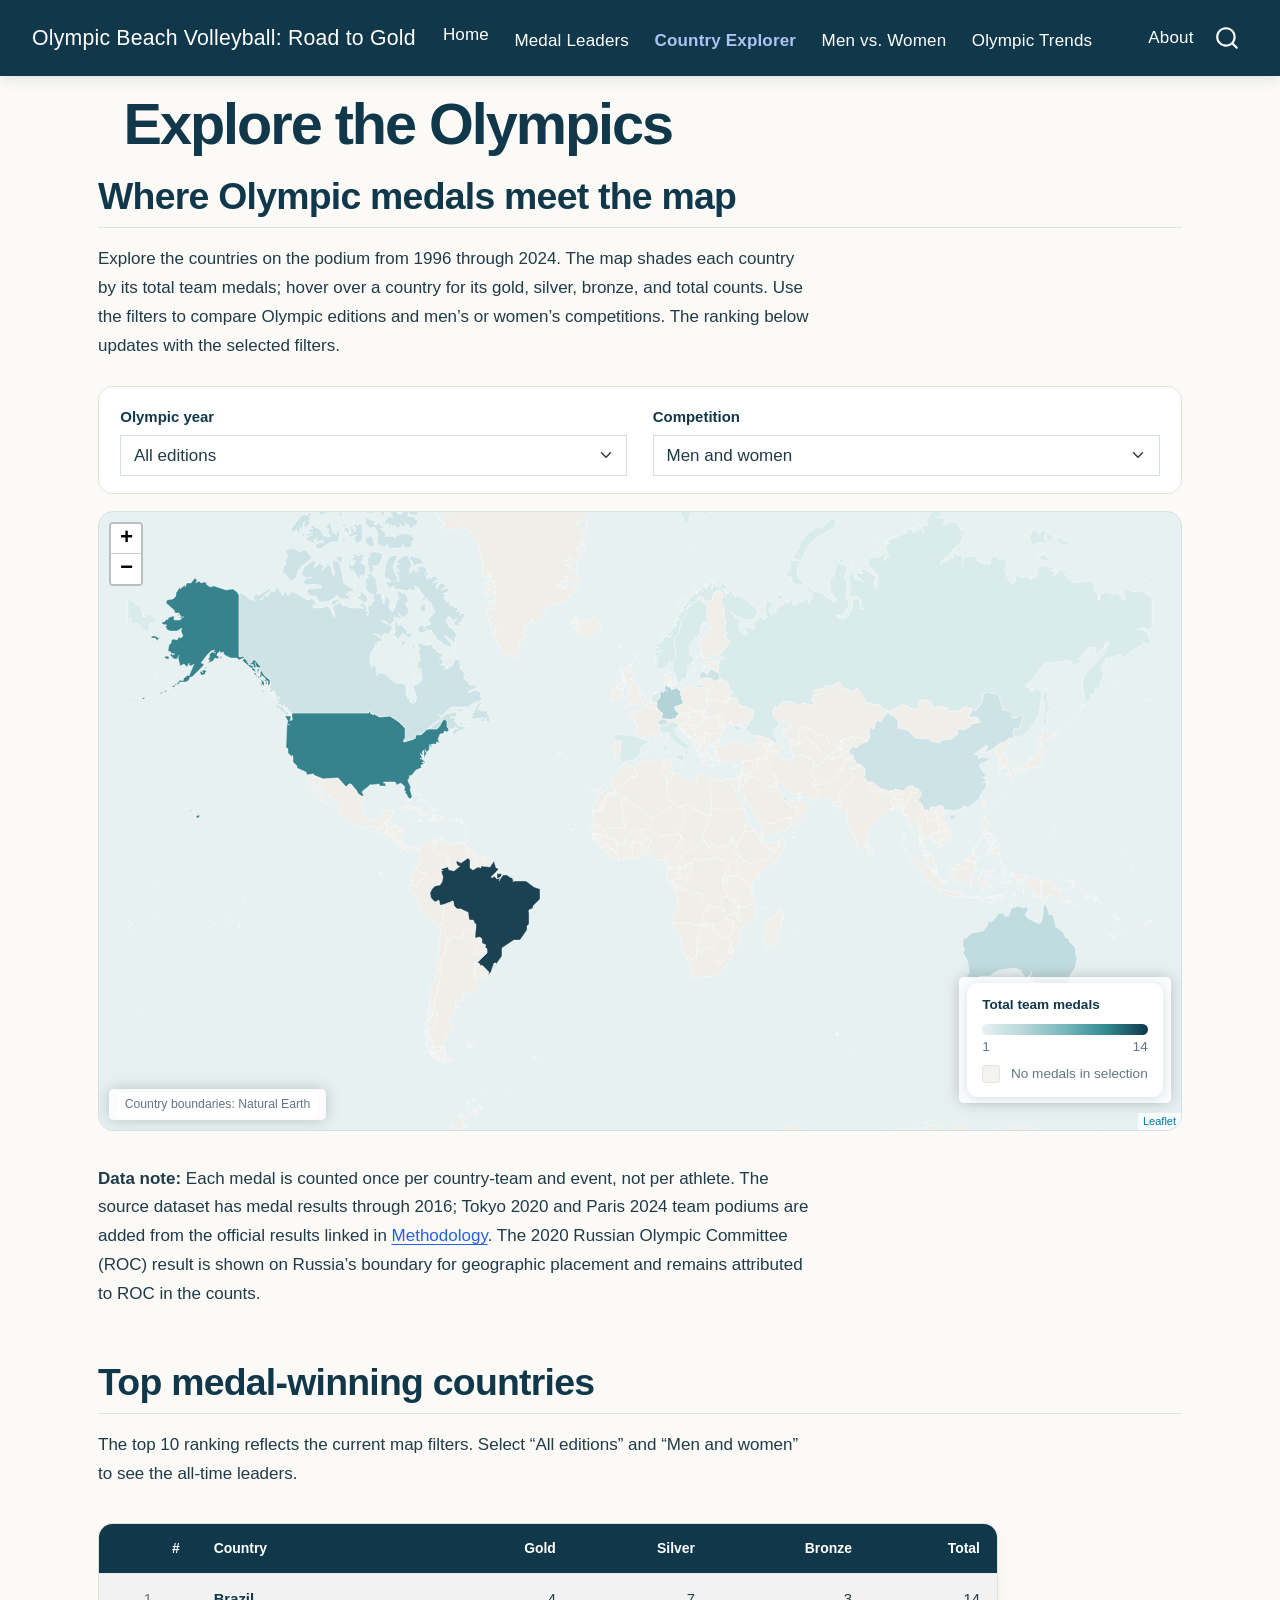
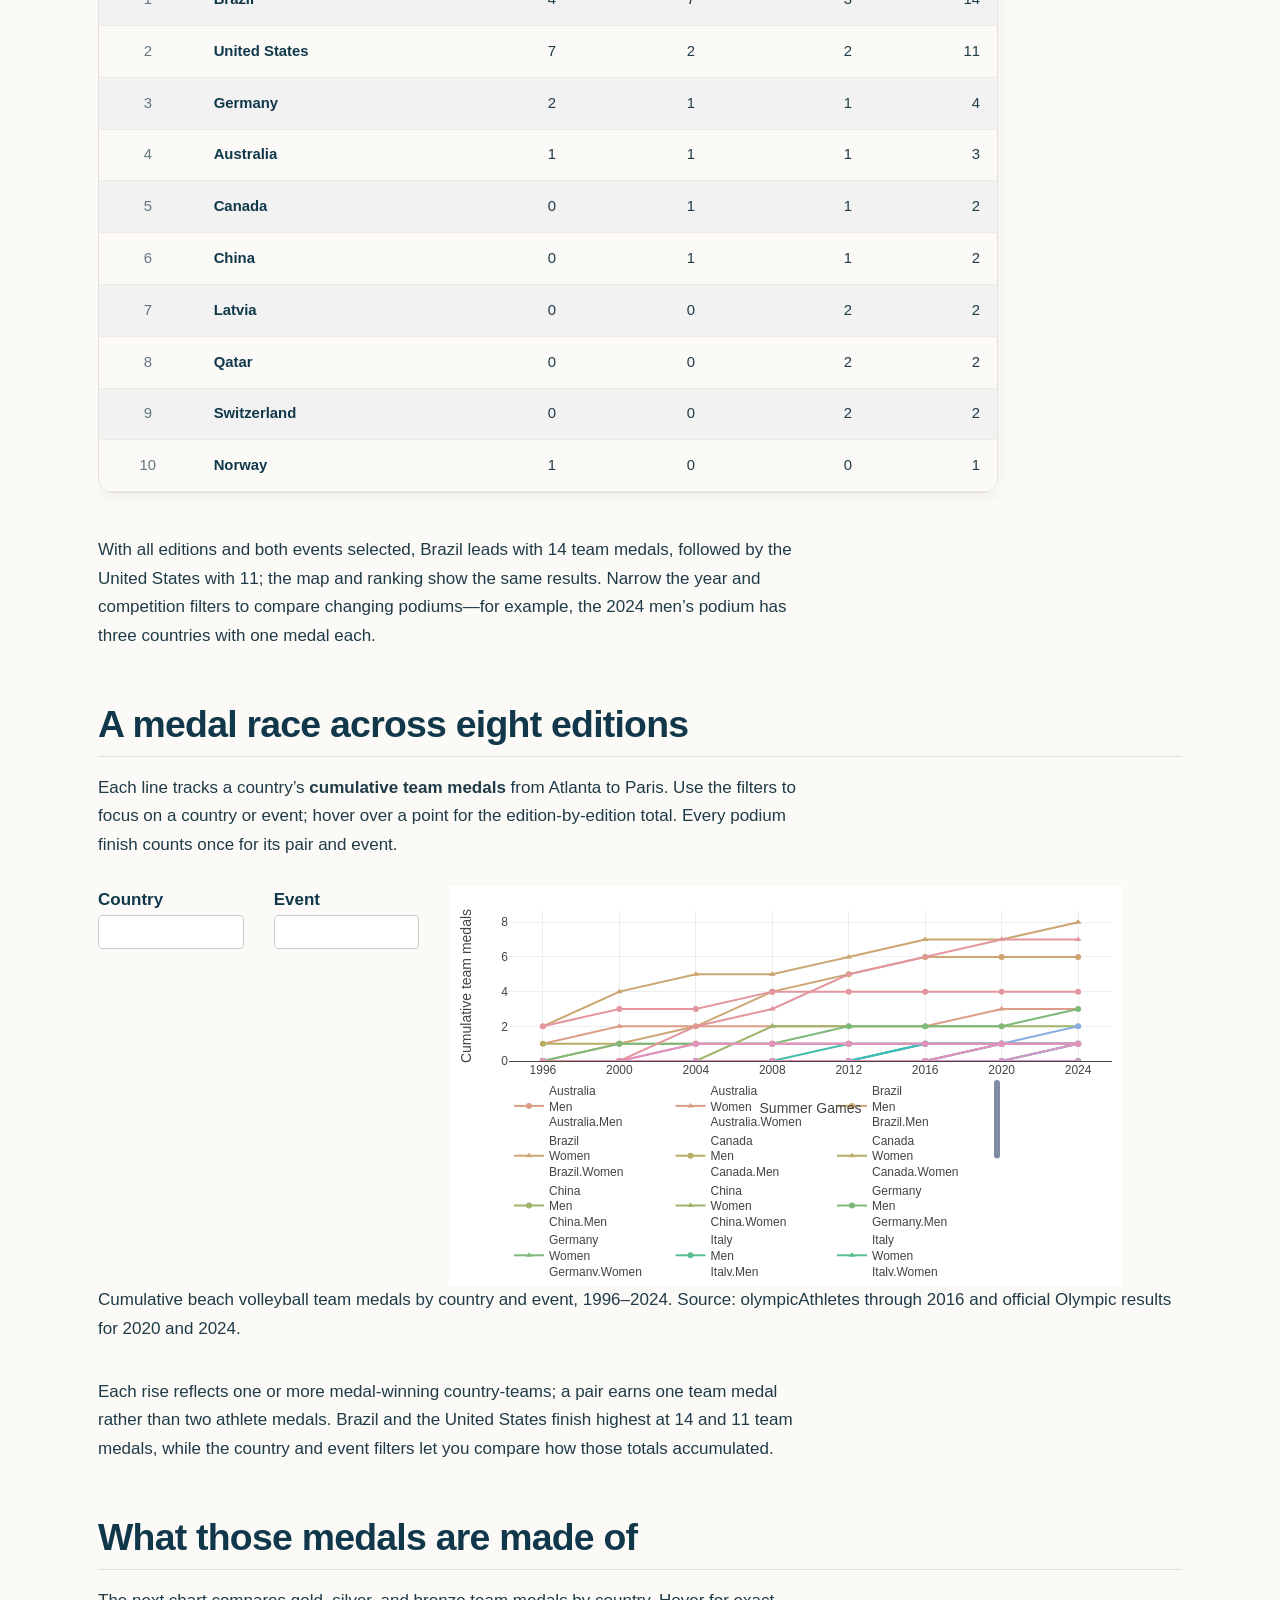
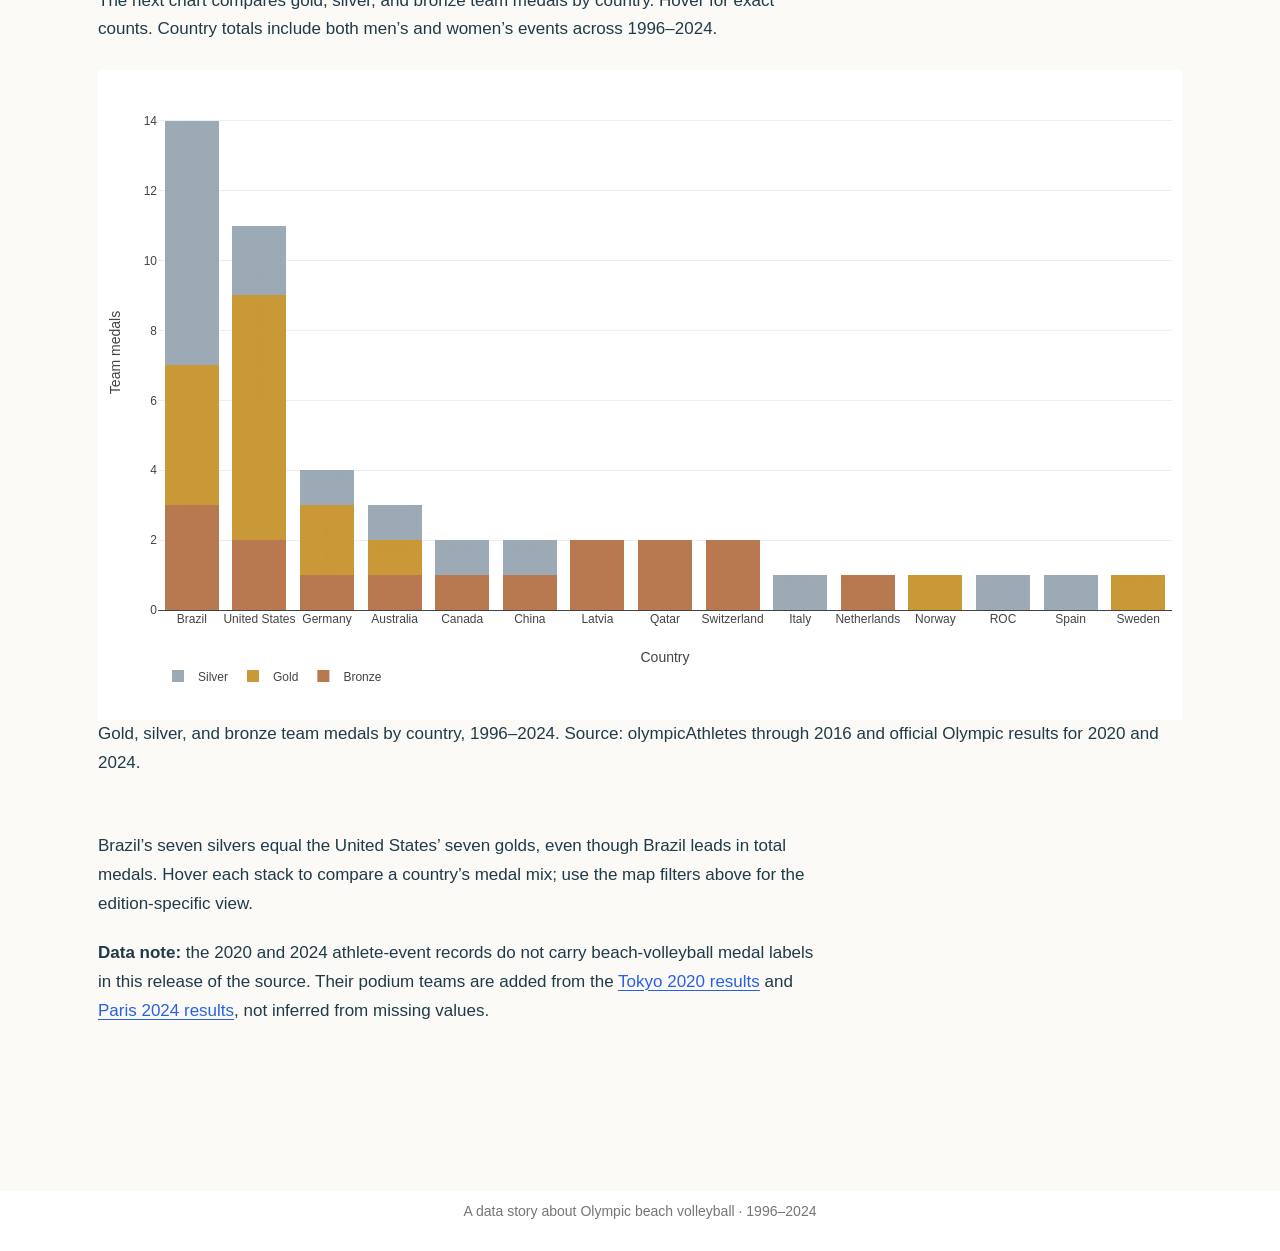
==== commit 3e612453: "Built site for gh-pages" ====
--- a/explore.html
+++ b/explore.html
@@ -74,13 +74,20 @@
   }
 }</script>
 <style>html{ scroll-behavior: smooth; }</style>
-<script src="site_libs/jquery-3.5.1/jquery.min.js"></script>
+<script src="site_libs/htmlwidgets-1.6.4/htmlwidgets.js"></script>
+<script src="site_libs/jquery-3.6.0/jquery-3.6.0.min.js"></script>
+<link href="site_libs/leaflet-1.3.1/leaflet.css" rel="stylesheet">
+<script src="site_libs/leaflet-1.3.1/leaflet.js"></script>
+<link href="site_libs/leafletfix-1.0.0/leafletfix.css" rel="stylesheet">
+<script src="site_libs/proj4-2.6.2/proj4.min.js"></script>
+<script src="site_libs/Proj4Leaflet-1.0.1/proj4leaflet.js"></script>
+<link href="site_libs/rstudio_leaflet-1.3.1/rstudio_leaflet.css" rel="stylesheet">
+<script src="site_libs/leaflet-binding-2.2.3/leaflet.js"></script>
 <link href="site_libs/selectize-0.12.4/css/selectize.bootstrap3.css" rel="stylesheet">
 <script src="site_libs/selectize-0.12.4/js/selectize.min.js"></script>
 <link href="site_libs/crosstalk-1.2.2/css/crosstalk.min.css" rel="stylesheet">
 <script src="site_libs/crosstalk-1.2.2/js/crosstalk.min.js"></script>
 <link href="site_libs/htmltools-fill-0.5.9/fill.css" rel="stylesheet">
-<script src="site_libs/htmlwidgets-1.6.4/htmlwidgets.js"></script>
 <script src="site_libs/plotly-binding-4.12.1/plotly.js"></script>
 <script src="site_libs/typedarray-0.1/typedarray.min.js"></script>
 <link href="site_libs/plotly-htmlwidgets-css-2.25.2/plotly-htmlwidgets.css" rel="stylesheet">
@@ -114,16 +121,26 @@
 <span class="menu-text">Home</span></a>
   </li>  
   <li class="nav-item">
-    <a class="nav-link active" href="./explore.html" aria-current="page"> 
-<span class="menu-text">Explore the Olympics</span></a>
+    <a class="nav-link" href="./road-to-gold.html"> 
+<span class="menu-text">Medal Leaders</span></a>
   </li>  
   <li class="nav-item">
-    <a class="nav-link" href="./road-to-gold.html"> 
-<span class="menu-text">Road to Gold</span></a>
+    <a class="nav-link active" href="./explore.html" aria-current="page"> 
+<span class="menu-text">Country Explorer</span></a>
   </li>  
   <li class="nav-item">
     <a class="nav-link" href="./men-vs-women.html"> 
-<span class="menu-text">Men vs Women</span></a>
+<span class="menu-text">Men vs.&nbsp;Women</span></a>
+  </li>  
+  <li class="nav-item">
+    <a class="nav-link" href="./olympic-trends.html"> 
+<span class="menu-text">Olympic Trends</span></a>
+  </li>  
+</ul>
+            <ul class="navbar-nav navbar-nav-scroll ms-auto">
+  <li class="nav-item">
+    <a class="nav-link" href="./about.html"> 
+<span class="menu-text">About</span></a>
   </li>  
 </ul>
           </div> <!-- /navcollapse -->
@@ -159,6 +176,186 @@
 </header>
 
 
+<section id="where-olympic-medals-meet-the-map" class="level2">
+<h2 class="anchored" data-anchor-id="where-olympic-medals-meet-the-map">Where Olympic medals meet the map</h2>
+<p>Explore the countries on the podium from 1996 through 2024. The map shades each country by its total team medals; hover over a country for its gold, silver, bronze, and total counts. Use the filters to compare Olympic editions and men’s or women’s competitions. The ranking below updates with the selected filters.</p>
+<div class="cell">
+<div class="cell-output-display no-overflow-x">
+<div class="medal-map-widget">
+<div class="medal-map-filters">
+<div class="medal-map-filter">
+<label for="medal-map-year">Olympic year</label>
+<select id="medal-map-year" class="form-select">
+<option value="all">All editions</option>
+<option value="1996">1996</option>
+<option value="2000">2000</option>
+<option value="2004">2004</option>
+<option value="2008">2008</option>
+<option value="2012">2012</option>
+<option value="2016">2016</option>
+<option value="2020">2020</option>
+<option value="2024">2024</option>
+</select>
+</div>
+<div class="medal-map-filter">
+<label for="medal-map-gender">Competition</label>
+<select id="medal-map-gender" class="form-select">
+<option value="all">Men and women</option>
+<option value="Men">Men</option>
+<option value="Women">Women</option>
+</select>
+</div>
+</div>
+<div id="htmlwidget-bb868dfcf881c4ac3e60" style="width:100%;height:620px;" class="leaflet html-widget"></div>
+<script type="application/json" data-for="htmlwidget-bb868dfcf881c4ac3e60">{"x":{"options":{"minZoom":1,"maxZoom":6,"crs":{"crsClass":"L.CRS.EPSG3857","code":null,"proj4def":null,"projectedBounds":null,"options":{}}},"calls":[{"method":"addGeoJSON","args":[{"type":"FeatureCollection","features":[{"type":"Feature","properties":{"country_key":"Zimbabwe","map_label":"Zimbabwe","all_all_gold":0,"all_men_gold":0,"all_women_gold":0,"y1996_all_gold":0,"y1996_men_gold":0,"y1996_women_gold":0,"y2000_all_gold":0,"y2000_men_gold":0,"y2000_women_gold":0,"y2004_all_gold":0,"y2004_men_gold":0,"y2004_women_gold":0,"y2008_all_gold":0,"y2008_men_gold":0,"y2008_women_gold":0,"y2012_all_gold":0,"y2012_men_gold":0,"y2012_women_gold":0,"y2016_all_gold":0,"y2016_men_gold":0,"y2016_women_gold":0,"y2020_all_gold":0,"y2020_men_gold":0,"y2020_women_gold":0,"y2024_all_gold":0,"y2024_men_gold":0,"y2024_women_gold":0,"all_all_silver":0,"all_men_silver":0,"all_women_silver":0,"y1996_all_silver":0,"y1996_men_silver":0,"y1996_women_silver":0,"y2000_all_silver":0,"y2000_men_silver":0,"y2000_women_silver":0,"y2004_all_silver":0,"y2004_men_silver":0,"y2004_women_silver":0,"y2008_all_silver":0,"y2008_men_silver":0,"y2008_women_silver":0,"y2012_all_silver":0,"y2012_men_silver":0,"y2012_women_silver":0,"y2016_all_silver":0,"y2016_men_silver":0,"y2016_women_silver":0,"y2020_all_silver":0,"y2020_men_silver":0,"y2020_women_silver":0,"y2024_all_silver":0,"y2024_men_silver":0,"y2024_women_silver":0,"all_all_bronze":0,"all_men_bronze":0,"all_women_bronze":0,"y1996_all_bronze":0,"y1996_men_bronze":0,"y1996_women_bronze":0,"y2000_all_bronze":0,"y2000_men_bronze":0,"y2000_women_bronze":0,"y2004_all_bronze":0,"y2004_men_bronze":0,"y2004_women_bronze":0,"y2008_all_bronze":0,"y2008_men_bronze":0,"y2008_women_bronze":0,"y2012_all_bronze":0,"y2012_men_bronze":0,"y2012_women_bronze":0,"y2016_all_bronze":0,"y2016_men_bronze":0,"y2016_women_bronze":0,"y2020_all_bronze":0,"y2020_men_bronze":0,"y2020_women_bronze":0,"y2024_all_bronze":0,"y2024_men_bronze":0,"y2024_women_bronze":0,"all_all_total":0,"all_men_total":0,"all_women_total":0,"y1996_all_total":0,"y1996_men_total":0,"y1996_women_total":0,"y2000_all_total":0,"y2000_men_total":0,"y2000_women_total":0,"y2004_all_total":0,"y2004_men_total":0,"y2004_women_total":0,"y2008_all_total":0,"y2008_men_total":0,"y2008_women_total":0,"y2012_all_total":0,"y2012_men_total":0,"y2012_women_total":0,"y2016_all_total":0,"y2016_men_total":0,"y2016_women_total":0,"y2020_all_total":0,"y2020_men_total":0,"y2020_women_total":0,"y2024_all_total":0,"y2024_men_total":0,"y2024_women_total":0},"geometry":{"type":"MultiPolygon","coordinates":[[[[31.287890625000017,-22.40205078125001],[31.197265625,-22.34492187500001],[31.07343750000001,-22.30781250000001],[30.916113281250006,-22.29072265625001],[30.71162109375001,-22.2978515625],[30.46015625000001,-22.32900390625001],[30.1904296875,-22.291113281250006],[29.90234375,-22.184179687500006],[29.6630859375,-22.146289062500003],[29.37744140625,-22.19277343750001],[29.364843750000006,-22.193945312500006],[29.315234375000017,-22.15771484375],[29.237207031250023,-22.07949218750001],[29.106835937500023,-22.065722656250003],[29.07148437500001,-22.047460937500006],[29.042382812500023,-22.018359375000003],[29.023339843750023,-21.981250000000003],[29.01582031250001,-21.93994140625],[29.03730468750001,-21.811328125000003],[29.02558593750001,-21.796875],[28.99072265625,-21.78144531250001],[28.919335937500023,-21.76601562500001],[28.74775390625001,-21.707617187500006],[28.532031250000017,-21.65126953125001],[28.181640625,-21.58935546875],[28.04560546875001,-21.573046875000003],[28.014062500000023,-21.55419921875],[27.974609375,-21.50673828125001],[27.90742187500001,-21.35908203125001],[27.844140625000023,-21.261523437500003],[27.693457031250006,-21.11103515625001],[27.66943359375,-21.064257812500003],[27.67695312500001,-20.94482421875],[27.688085937500006,-20.84833984375001],[27.70429687500001,-20.766406250000003],[27.69697265625001,-20.689746093750003],[27.69482421875,-20.594531250000003],[27.699609375000023,-20.53066406250001],[27.679296875000006,-20.503027343750006],[27.624609375000006,-20.48359375000001],[27.46894531250001,-20.47480468750001],[27.28076171875,-20.47871093750001],[27.27460937500001,-20.3818359375],[27.256738281250023,-20.232031250000006],[27.221484375000017,-20.145800781250003],[27.17822265625,-20.10097656250001],[27.091796875,-20.05419921875],[26.91669921875001,-19.99013671875001],[26.67822265625,-19.89277343750001],[26.474609375,-19.748632812500006],[26.241015625000017,-19.5693359375],[26.168066406250006,-19.53828125000001],[26.081933593750023,-19.369921875000003],[25.95068359375,-19.08173828125001],[25.95917968750001,-18.985644531250003],[25.939355468750023,-18.93867187500001],[25.811914062500023,-18.79707031250001],[25.78369140625,-18.72353515625001],[25.76123046875,-18.649218750000003],[25.55830078125001,-18.44179687500001],[25.4892578125,-18.35126953125001],[25.43671875000001,-18.234960937500006],[25.384375000000006,-18.14199218750001],[25.340234375000023,-18.1044921875],[25.28242187500001,-18.04121093750001],[25.242285156250006,-17.969042968750003],[25.224023437500023,-17.91523437500001],[25.239062500000017,-17.843066406250003],[25.2587890625,-17.793554687500006],[25.451757812500006,-17.84511718750001],[25.55712890625,-17.84951171875001],[25.6396484375,-17.82412109375001],[25.741601562500023,-17.858203125000003],[25.86328125,-17.951953125000003],[25.995898437500017,-17.969824218750006],[26.139550781250023,-17.911718750000006],[26.333398437500023,-17.929296875000006],[26.577539062500023,-18.022558593750006],[26.779882812500006,-18.04150390625],[27.020800781250017,-17.95839843750001],[27.235742187500023,-17.728320312500003],[27.437890625000023,-17.51191406250001],[27.63671875,-17.26210937500001],[27.75654296875001,-17.060351562500003],[27.932226562500006,-16.89619140625001],[28.16376953125001,-16.76972656250001],[28.399804687500023,-16.66279296875001],[28.760644531250023,-16.53193359375001],[28.760546875000017,-16.53212890625001],[28.83271484375001,-16.424121093750003],[28.856738281250017,-16.30615234375],[28.856738281250017,-16.14228515625001],[28.875585937500006,-16.0361328125],[28.9130859375,-15.98779296875],[28.973046875000023,-15.950097656250009],[29.050585937500017,-15.901171875000003],[29.287890625000017,-15.776464843750006],[29.4873046875,-15.69677734375],[29.729589843750006,-15.644628906250006],[29.994921875000017,-15.64404296875],[30.25068359375001,-15.643457031250009],[30.396093750000006,-15.64306640625],[30.39814453125001,-15.80078125],[30.40937500000001,-15.978222656250011],[30.437792968750017,-15.995312500000011],[30.630175781250017,-15.999218750000011],[30.938769531250017,-16.01171875],[31.236230468750023,-16.02363281250001],[31.426171875000023,-16.15234375],[31.489843750000006,-16.1796875],[31.687597656250006,-16.214160156250003],[31.939843750000023,-16.428808593750006],[32.243261718750006,-16.44873046875],[32.45195312500002,-16.515722656250006],[32.635839843750006,-16.589453125000006],[32.741796875000006,-16.67763671875001],[32.81025390625001,-16.69765625000001],[32.902929687500006,-16.704199218750006],[32.94804687500002,-16.71230468750001],[32.93789062500002,-16.775976562500006],[32.87626953125002,-16.883593750000003],[32.884375000000006,-17.03779296875001],[32.969335937500006,-17.251562500000006],[32.98076171875002,-17.4375],[32.954687500000006,-17.765429687500003],[32.95556640625,-18.08291015625001],[32.96464843750002,-18.1962890625],[32.978515625,-18.271484375],[32.99638671875002,-18.312597656250006],[32.99306640625002,-18.35957031250001],[32.942480468750006,-18.49267578125],[32.90166015625002,-18.632910156250006],[32.90029296875002,-18.689062500000006],[32.88457031250002,-18.728515625],[32.8544921875,-18.763671875],[32.72197265625002,-18.828417968750003],[32.69921875,-18.868457031250003],[32.69970703125,-18.94091796875],[32.71650390625001,-19.00185546875001],[32.766210937500006,-19.02431640625001],[32.826171875,-19.05878906250001],[32.84980468750001,-19.10439453125001],[32.85000000000002,-19.152441406250006],[32.83095703125002,-19.24140625000001],[32.77763671875002,-19.388769531250006],[32.83076171875001,-19.558203125000006],[32.89042968750002,-19.668066406250006],[32.97265625,-19.79541015625],[33.00673828125002,-19.873828125000003],[33.0048828125,-19.93017578125],[32.992773437500006,-19.98486328125],[32.86962890625,-20.21718750000001],[32.780859375000006,-20.36152343750001],[32.67255859375001,-20.51611328125],[32.529296875,-20.613085937500003],[32.49238281250001,-20.659765625000006],[32.477636718750006,-20.712988281250006],[32.48281250000002,-20.828906250000003],[32.476171875000006,-20.95009765625001],[32.353613281250006,-21.136523437500003],[32.429785156250006,-21.29707031250001],[32.41240234375002,-21.311816406250003],[32.37109375,-21.33486328125001],[32.19472656250002,-21.515429687500003],[32.01630859375001,-21.698046875000003],[31.88593750000001,-21.83154296875],[31.737695312500023,-21.9833984375],[31.57148437500001,-22.15351562500001],[31.429492187500017,-22.298828125],[31.287890625000017,-22.40205078125001]]]]}},{"type":"Feature","properties":{"country_key":"Zambia","map_label":"Zambia","all_all_gold":0,"all_men_gold":0,"all_women_gold":0,"y1996_all_gold":0,"y1996_men_gold":0,"y1996_women_gold":0,"y2000_all_gold":0,"y2000_men_gold":0,"y2000_women_gold":0,"y2004_all_gold":0,"y2004_men_gold":0,"y2004_women_gold":0,"y2008_all_gold":0,"y2008_men_gold":0,"y2008_women_gold":0,"y2012_all_gold":0,"y2012_men_gold":0,"y2012_women_gold":0,"y2016_all_gold":0,"y2016_men_gold":0,"y2016_women_gold":0,"y2020_all_gold":0,"y2020_men_gold":0,"y2020_women_gold":0,"y2024_all_gold":0,"y2024_men_gold":0,"y2024_women_gold":0,"all_all_silver":0,"all_men_silver":0,"all_women_silver":0,"y1996_all_silver":0,"y1996_men_silver":0,"y1996_women_silver":0,"y2000_all_silver":0,"y2000_men_silver":0,"y2000_women_silver":0,"y2004_all_silver":0,"y2004_men_silver":0,"y2004_women_silver":0,"y2008_all_silver":0,"y2008_men_silver":0,"y2008_women_silver":0,"y2012_all_silver":0,"y2012_men_silver":0,"y2012_women_silver":0,"y2016_all_silver":0,"y2016_men_silver":0,"y2016_women_silver":0,"y2020_all_silver":0,"y2020_men_silver":0,"y2020_women_silver":0,"y2024_all_silver":0,"y2024_men_silver":0,"y2024_women_silver":0,"all_all_bronze":0,"all_men_bronze":0,"all_women_bronze":0,"y1996_all_bronze":0,"y1996_men_bronze":0,"y1996_women_bronze":0,"y2000_all_bronze":0,"y2000_men_bronze":0,"y2000_women_bronze":0,"y2004_all_bronze":0,"y2004_men_bronze":0,"y2004_women_bronze":0,"y2008_all_bronze":0,"y2008_men_bronze":0,"y2008_women_bronze":0,"y2012_all_bronze":0,"y2012_men_bronze":0,"y2012_women_bronze":0,"y2016_all_bronze":0,"y2016_men_bronze":0,"y2016_women_bronze":0,"y2020_all_bronze":0,"y2020_men_bronze":0,"y2020_women_bronze":0,"y2024_all_bronze":0,"y2024_men_bronze":0,"y2024_women_bronze":0,"all_all_total":0,"all_men_total":0,"all_women_total":0,"y1996_all_total":0,"y1996_men_total":0,"y1996_women_total":0,"y2000_all_total":0,"y2000_men_total":0,"y2000_women_total":0,"y2004_all_total":0,"y2004_men_total":0,"y2004_women_total":0,"y2008_all_total":0,"y2008_men_total":0,"y2008_women_total":0,"y2012_all_total":0,"y2012_men_total":0,"y2012_women_total":0,"y2016_all_total":0,"y2016_men_total":0,"y2016_women_total":0,"y2020_all_total":0,"y2020_men_total":0,"y2020_women_total":0,"y2024_all_total":0,"y2024_men_total":0,"y2024_women_total":0},"geometry":{"type":"MultiPolygon","coordinates":[[[[30.396093750000006,-15.64306640625],[30.25068359375001,-15.643457031250009],[29.994921875000017,-15.64404296875],[29.729589843750006,-15.644628906250006],[29.4873046875,-15.69677734375],[29.287890625000017,-15.776464843750006],[29.050585937500017,-15.901171875000003],[28.973046875000023,-15.950097656250009],[28.9130859375,-15.98779296875],[28.875585937500006,-16.0361328125],[28.856738281250017,-16.14228515625001],[28.856738281250017,-16.30615234375],[28.83271484375001,-16.424121093750003],[28.760546875000017,-16.53212890625001],[28.760644531250023,-16.53193359375001],[28.399804687500023,-16.66279296875001],[28.16376953125001,-16.76972656250001],[27.932226562500006,-16.89619140625001],[27.75654296875001,-17.060351562500003],[27.63671875,-17.26210937500001],[27.437890625000023,-17.51191406250001],[27.235742187500023,-17.728320312500003],[27.020800781250017,-17.95839843750001],[26.779882812500006,-18.04150390625],[26.577539062500023,-18.022558593750006],[26.333398437500023,-17.929296875000006],[26.139550781250023,-17.911718750000006],[25.995898437500017,-17.969824218750006],[25.86328125,-17.951953125000003],[25.741601562500023,-17.858203125000003],[25.6396484375,-17.82412109375001],[25.55712890625,-17.84951171875001],[25.451757812500006,-17.84511718750001],[25.2587890625,-17.793554687500006],[25.092187500000023,-17.634375000000006],[25.001757812500017,-17.56855468750001],[24.932421875000017,-17.54345703125],[24.73291015625,-17.51777343750001],[24.27490234375,-17.481054687500006],[24.227148437500006,-17.489550781250003],[24.036914062500017,-17.52089843750001],[23.799218750000023,-17.560156250000006],[23.59492187500001,-17.599414062500003],[23.380664062500017,-17.640625],[23.181640625,-17.474414062500003],[22.955859375000017,-17.285742187500006],[22.721972656250017,-17.075292968750006],[22.545996093750006,-16.910253906250006],[22.45947265625,-16.81513671875001],[22.305078125000023,-16.689550781250006],[22.193945312500006,-16.62812500000001],[22.150683593750017,-16.59716796875],[22.04023437500001,-16.262792968750006],[21.979785156250017,-15.95556640625],[21.979785156250017,-15.72412109375],[21.97968750000001,-15.403222656250009],[21.979589843750006,-15.082324218750003],[21.9794921875,-14.761425781250011],[21.979394531250023,-14.440527343750006],[21.979296875000017,-14.11962890625],[21.979101562500006,-13.798730468750009],[21.979101562500006,-13.477734375000011],[21.97900390625,-13.156835937500006],[21.978906250000023,-13.0009765625],[22.209570312500006,-13.0009765625],[22.470996093750017,-13.0009765625],[22.74433593750001,-13.0009765625],[23.04150390625,-13.0009765625],[23.338671875000017,-13.0009765625],[23.635839843750006,-13.0009765625],[23.843164062500023,-13.0009765625],[23.8974609375,-12.998242187500011],[23.962988281250006,-12.988476562500011],[23.968066406250017,-12.956933593750009],[23.882421875000006,-12.799023437500011],[23.886523437500017,-12.743261718750006],[23.90937500000001,-12.636132812500009],[23.944726562500023,-12.543750000000003],[23.991308593750006,-12.422167968750003],[23.996484375000023,-12.350683593750006],[23.958886718750023,-12.117773437500006],[23.962304687500023,-11.987890625000006],[23.973437500000017,-11.852929687500009],[23.98388671875,-11.725000000000009],[23.970996093750017,-11.635839843750006],[23.98681640625,-11.587207031250003],[24.0146484375,-11.517675781250006],[24.029296875,-11.439160156250011],[24.046679687500017,-11.405371093750006],[24.041406250000023,-11.374121093750006],[24.02558593750001,-11.315625000000011],[24.010058593750017,-11.184765625000011],[23.98828125,-11.002832031250009],[23.96650390625001,-10.871777343750011],[24.002734375000017,-10.879101562500011],[24.078417968750017,-10.891503906250009],[24.115136718750023,-10.955664062500006],[24.136523437500017,-11.025976562500006],[24.18720703125001,-11.029980468750011],[24.319921875000006,-11.07177734375],[24.36572265625,-11.1298828125],[24.396289062500017,-11.255175781250003],[24.3779296875,-11.3193359375],[24.33515625000001,-11.371289062500011],[24.3779296875,-11.417089843750006],[24.466601562500017,-11.447656250000009],[24.5185546875,-11.4384765625],[24.668261718750017,-11.352929687500009],[24.728125000000006,-11.337792968750009],[24.80634765625001,-11.321191406250009],[24.876855468750023,-11.299121093750003],[25.075976562500017,-11.260058593750003],[25.184863281250017,-11.242968750000003],[25.245996093750023,-11.21240234375],[25.28876953125001,-11.21240234375],[25.3193359375,-11.236914062500006],[25.291796875000017,-11.325488281250003],[25.282617187500023,-11.404980468750011],[25.320703125000023,-11.553515625000003],[25.349414062500017,-11.623046875],[25.413378906250017,-11.673535156250011],[25.4599609375,-11.699804687500006],[25.51191406250001,-11.75341796875],[25.61884765625001,-11.744140625],[25.854882812500023,-11.820117187500003],[25.926562500000017,-11.855273437500003],[26.025976562500006,-11.89013671875],[26.09638671875001,-11.903222656250009],[26.339648437500017,-11.929882812500011],[26.4296875,-11.947851562500006],[26.59638671875001,-11.972070312500009],[26.72968750000001,-11.975976562500009],[26.824023437500017,-11.965234375000009],[26.890429687500017,-11.943554687500011],[26.93085937500001,-11.919335937500009],[26.949609375000023,-11.898828125000009],[26.976855468750017,-11.824609375000009],[27.026660156250017,-11.663769531250011],[27.04609375000001,-11.615917968750011],[27.09541015625001,-11.59375],[27.1591796875,-11.579199218750006],[27.196386718750006,-11.605078125000006],[27.238085937500017,-11.783496093750003],[27.423632812500017,-11.944531250000011],[27.48701171875001,-12.079687500000006],[27.53339843750001,-12.1953125],[27.573828125000006,-12.22705078125],[27.644335937500017,-12.266796875000011],[27.7568359375,-12.280859375000006],[27.857421875,-12.284863281250011],[28.06884765625,-12.3681640625],[28.2373046875,-12.4345703125],[28.357714843750017,-12.482031250000006],[28.412890625000017,-12.51806640625],[28.451464843750017,-12.577441406250003],[28.474414062500017,-12.623339843750003],[28.51123046875,-12.7421875],[28.550878906250006,-12.836132812500011],[28.61542968750001,-12.854101562500006],[28.672949218750006,-12.861328125],[28.730078125000006,-12.925488281250011],[28.77314453125001,-12.98193359375],[28.858789062500023,-13.119433593750003],[28.921679687500017,-13.214648437500003],[28.942285156250023,-13.30712890625],[29.014257812500006,-13.368847656250011],[29.111621093750017,-13.395117187500006],[29.20185546875001,-13.398339843750009],[29.253710937500017,-13.370800781250011],[29.3818359375,-13.322851562500006],[29.4814453125,-13.267968750000009],[29.55419921875,-13.248925781250009],[29.59716796875,-13.260546875000003],[29.630273437500023,-13.298535156250011],[29.64765625000001,-13.372949218750009],[29.651757812500023,-13.414355468750003],[29.72265625,-13.453808593750011],[29.775195312500017,-13.438085937500006],[29.795312500000023,-13.392773437500011],[29.796484375000006,-13.369726562500006],[29.796289062500023,-13.16748046875],[29.79609375000001,-12.992089843750009],[29.795800781250023,-12.827050781250009],[29.79560546875001,-12.625878906250009],[29.795507812500006,-12.450585937500009],[29.795312500000023,-12.30615234375],[29.79511718750001,-12.155468750000011],[29.749609375000006,-12.1640625],[29.691992187500006,-12.198339843750006],[29.55976562500001,-12.202441406250003],[29.508203125000023,-12.228222656250011],[29.491992187500017,-12.266894531250003],[29.502246093750017,-12.317578125000011],[29.5048828125,-12.386132812500009],[29.48554687500001,-12.41845703125],[29.427539062500017,-12.431250000000006],[29.34375,-12.40478515625],[29.191210937500017,-12.370214843750006],[29.064355468750023,-12.348828125000011],[28.973437500000017,-12.2578125],[28.850000000000023,-12.120507812500009],[28.769433593750023,-12.05126953125],[28.574609375000023,-11.908105468750009],[28.541601562500006,-11.879199218750003],[28.482519531250006,-11.812109375000006],[28.43183593750001,-11.698339843750006],[28.407031250000017,-11.622851562500003],[28.383398437500006,-11.566699218750003],[28.357226562500017,-11.483007812500006],[28.404199218750023,-11.354394531250009],[28.470312500000006,-11.109570312500011],[28.517968750000023,-10.933203125000006],[28.544238281250017,-10.802343750000006],[28.63886718750001,-10.669238281250003],[28.6455078125,-10.550195312500009],[28.607421875,-10.397363281250009],[28.6171875,-10.31298828125],[28.62353515625,-10.098828125000011],[28.62890625,-9.918750000000003],[28.63007812500001,-9.831250000000011],[28.60419921875001,-9.678808593750006],[28.54052734375,-9.510058593750003],[28.400195312500017,-9.275000000000006],[28.400683593750017,-9.224804687500011],[28.484277343750023,-9.16943359375],[28.616503906250017,-9.072265625],[28.681250000000006,-9.0146484375],[28.7587890625,-8.9326171875],[28.793554687500006,-8.891015625000009],[28.869531250000023,-8.785839843750011],[28.917773437500017,-8.700585937500009],[28.934472656250023,-8.590234375000009],[28.89814453125001,-8.485449218750006],[28.972265625000006,-8.464941406250006],[29.215625000000017,-8.427832031250006],[29.483789062500023,-8.386914062500011],[29.766210937500006,-8.34375],[30.051367187500006,-8.30029296875],[30.327539062500023,-8.258203125000009],[30.577929687500017,-8.220019531250003],[30.75117187500001,-8.193652343750003],[30.776757812500023,-8.265820312500011],[30.830664062500006,-8.385546875000003],[30.891992187500023,-8.473730468750006],[30.968359375000006,-8.550976562500011],[31.03339843750001,-8.59765625],[31.07636718750001,-8.611914062500006],[31.3505859375,-8.607031250000006],[31.44921875,-8.653906250000006],[31.53486328125001,-8.713281250000009],[31.556250000000006,-8.805468750000003],[31.61279296875,-8.86328125],[31.673632812500017,-8.908789062500006],[31.700000000000017,-8.914355468750003],[31.744726562500006,-8.903222656250009],[31.81806640625001,-8.902246093750009],[31.886132812500023,-8.921972656250006],[31.91865234375001,-8.942187500000003],[31.921875,-9.019433593750009],[31.94257812500001,-9.054003906250003],[32.03535156250001,-9.0673828125],[32.12978515625002,-9.073339843750006],[32.22089843750001,-9.125585937500006],[32.3193359375,-9.134863281250006],[32.433203125000006,-9.156347656250006],[32.48710937500002,-9.212695312500003],[32.6083984375,-9.2705078125],[32.75664062500002,-9.322265625],[32.86328125,-9.380859375],[32.919921875,-9.407421875000011],[32.92333984375,-9.433984375000009],[32.95107421875002,-9.484179687500003],[32.97988281250002,-9.520312500000003],[32.98212890625001,-9.573632812500009],[32.99599609375002,-9.622851562500003],[33.03779296875001,-9.635058593750003],[33.07246093750001,-9.63818359375],[33.1044921875,-9.602636718750006],[33.148046875000006,-9.603515625],[33.19570312500002,-9.626171875000011],[33.21269531250002,-9.683007812500009],[33.25,-9.759570312500003],[33.31044921875002,-9.811816406250003],[33.35097656250002,-9.862207031250009],[33.33710937500001,-9.954003906250009],[33.3115234375,-10.037988281250009],[33.3935546875,-10.120898437500003],[33.500097656250006,-10.19970703125],[33.528906250000006,-10.234667968750003],[33.53759765625,-10.3515625],[33.5537109375,-10.391308593750011],[33.62617187500001,-10.488574218750003],[33.66152343750002,-10.553125000000009],[33.65908203125002,-10.590527343750011],[33.46474609375002,-10.783105468750009],[33.40312500000002,-10.8017578125],[33.34492187500001,-10.812695312500011],[33.29277343750002,-10.852343750000003],[33.261328125000006,-10.893359375000003],[33.27275390625002,-10.9150390625],[33.29326171875002,-10.981152343750011],[33.33867187500002,-11.085156250000011],[33.37978515625002,-11.157910156250011],[33.34550781250002,-11.249121093750006],[33.26835937500002,-11.403906250000006],[33.23271484375002,-11.417675781250011],[33.22636718750002,-11.534863281250011],[33.25,-11.57763671875],[33.28828125000001,-11.611132812500003],[33.30390625000001,-11.690820312500009],[33.30507812500002,-11.800000000000011],[33.30097656250001,-11.88818359375],[33.25234375000002,-12.112597656250003],[33.34013671875002,-12.308300781250011],[33.37001953125002,-12.329687500000006],[33.49140625000001,-12.3310546875],[33.512304687500006,-12.347753906250006],[33.48320312500002,-12.403417968750006],[33.4306640625,-12.46044921875],[33.39794921875,-12.489843750000006],[33.24345703125002,-12.556542968750009],[33.021582031250006,-12.630468750000006],[32.975195312500006,-12.701367187500011],[32.94560546875002,-12.804394531250011],[32.97050781250002,-12.86474609375],[33.0,-12.899609375000011],[32.99042968750001,-12.989453125000011],[32.97109375000002,-13.084277343750003],[32.977636718750006,-13.158886718750011],[32.96757812500002,-13.225000000000009],[32.938574218750006,-13.257421875000006],[32.89970703125002,-13.357031250000006],[32.85185546875002,-13.45703125],[32.814062500000006,-13.502734375000003],[32.758398437500006,-13.55029296875],[32.67041015625,-13.590429687500006],[32.67207031250001,-13.6103515625],[32.77177734375002,-13.656542968750003],[32.797460937500006,-13.6884765625],[32.806738281250006,-13.710253906250003],[32.78535156250001,-13.7314453125],[32.76513671875,-13.761035156250003],[32.81103515625,-13.791601562500006],[32.8671875,-13.8173828125],[32.92031250000002,-13.883886718750006],[32.96757812500002,-13.976855468750003],[32.98125000000002,-14.009375000000006],[32.99208984375002,-14.022167968750011],[33.00927734375,-14.023730468750003],[33.04238281250002,-14.010058593750003],[33.103613281250006,-13.959179687500011],[33.148046875000006,-13.94091796875],[33.201757812500006,-14.013378906250011],[32.98710937500002,-14.0849609375],[32.87451171875,-14.122460937500009],[32.55322265625,-14.229589843750006],[32.27285156250002,-14.323046875000003],[32.19990234375001,-14.3408203125],[32.05449218750002,-14.386523437500003],[31.98212890625001,-14.414453125000009],[31.728906250000023,-14.49609375],[31.623046875,-14.536718750000006],[31.537890625000017,-14.5771484375],[31.328515625000023,-14.6376953125],[31.130859375,-14.694628906250003],[30.915136718750006,-14.753320312500009],[30.67333984375,-14.819140625000003],[30.537695312500006,-14.866503906250003],[30.446093750000017,-14.907519531250003],[30.231835937500023,-14.990332031250006],[30.221777343750006,-15.010546875000003],[30.225000000000023,-15.06689453125],[30.25214843750001,-15.183203125000006],[30.3056640625,-15.288867187500003],[30.3505859375,-15.349707031250006],[30.3798828125,-15.505859375],[30.396093750000006,-15.64306640625]]]]}},{"type":"Feature","properties":{"country_key":"Yemen","map_label":"Yemen","all_all_gold":0,"all_men_gold":0,"all_women_gold":0,"y1996_all_gold":0,"y1996_men_gold":0,"y1996_women_gold":0,"y2000_all_gold":0,"y2000_men_gold":0,"y2000_women_gold":0,"y2004_all_gold":0,"y2004_men_gold":0,"y2004_women_gold":0,"y2008_all_gold":0,"y2008_men_gold":0,"y2008_women_gold":0,"y2012_all_gold":0,"y2012_men_gold":0,"y2012_women_gold":0,"y2016_all_gold":0,"y2016_men_gold":0,"y2016_women_gold":0,"y2020_all_gold":0,"y2020_men_gold":0,"y2020_women_gold":0,"y2024_all_gold":0,"y2024_men_gold":0,"y2024_women_gold":0,"all_all_silver":0,"all_men_silver":0,"all_women_silver":0,"y1996_all_silver":0,"y1996_men_silver":0,"y1996_women_silver":0,"y2000_all_silver":0,"y2000_men_silver":0,"y2000_women_silver":0,"y2004_all_silver":0,"y2004_men_silver":0,"y2004_women_silver":0,"y2008_all_silver":0,"y2008_men_silver":0,"y2008_women_silver":0,"y2012_all_silver":0,"y2012_men_silver":0,"y2012_women_silver":0,"y2016_all_silver":0,"y2016_men_silver":0,"y2016_women_silver":0,"y2020_all_silver":0,"y2020_men_silver":0,"y2020_women_silver":0,"y2024_all_silver":0,"y2024_men_silver":0,"y2024_women_silver":0,"all_all_bronze":0,"all_men_bronze":0,"all_women_bronze":0,"y1996_all_bronze":0,"y1996_men_bronze":0,"y1996_women_bronze":0,"y2000_all_bronze":0,"y2000_men_bronze":0,"y2000_women_bronze":0,"y2004_all_bronze":0,"y2004_men_bronze":0,"y2004_women_bronze":0,"y2008_all_bronze":0,"y2008_men_bronze":0,"y2008_women_bronze":0,"y2012_all_bronze":0,"y2012_men_bronze":0,"y2012_women_bronze":0,"y2016_all_bronze":0,"y2016_men_bronze":0,"y2016_women_bronze":0,"y2020_all_bronze":0,"y2020_men_bronze":0,"y2020_women_bronze":0,"y2024_all_bronze":0,"y2024_men_bronze":0,"y2024_women_bronze":0,"all_all_total":0,"all_men_total":0,"all_women_total":0,"y1996_all_total":0,"y1996_men_total":0,"y1996_women_total":0,"y2000_all_total":0,"y2000_men_total":0,"y2000_women_total":0,"y2004_all_total":0,"y2004_men_total":0,"y2004_women_total":0,"y2008_all_total":0,"y2008_men_total":0,"y2008_women_total":0,"y2012_all_total":0,"y2012_men_total":0,"y2012_women_total":0,"y2016_all_total":0,"y2016_men_total":0,"y2016_women_total":0,"y2020_all_total":0,"y2020_men_total":0,"y2020_women_total":0,"y2024_all_total":0,"y2024_men_total":0,"y2024_women_total":0},"geometry":{"type":"MultiPolygon","coordinates":[[[[53.08564453125001,16.648388671874997],[52.58144531250002,16.470361328124994],[52.44843750000001,16.391259765624994],[52.327734375000006,16.29355468749999],[52.2373046875,16.17138671875],[52.17402343750001,15.956835937500003],[52.22207031250002,15.760595703124991],[52.21748046875001,15.655517578125],[52.08730468750002,15.5859375],[51.9658203125,15.535693359375003],[51.83076171875001,15.459277343750003],[51.748632812500006,15.440136718749997],[51.68154296875002,15.379101562499997],[51.60371093750001,15.336816406249994],[51.32246093750001,15.226269531249997],[51.01513671875,15.140771484374994],[50.52705078125001,15.038183593749991],[50.33857421875001,14.927197265624997],[50.16689453125002,14.851025390624997],[49.906347656250006,14.828125],[49.54863281250002,14.722412109375],[49.34990234375002,14.637792968749991],[49.10292968750002,14.500048828125003],[49.04804687500001,14.456445312499994],[49.00468750000002,14.355029296875003],[48.9287109375,14.267480468749994],[48.77998046875001,14.123876953124991],[48.66835937500002,14.050146484374991],[48.59375,14.046240234374991],[48.44902343750002,14.005908203125003],[48.27783203125,13.997656249999991],[47.98994140625001,14.048095703125],[47.916015625,14.012841796874994],[47.855078125000006,13.956933593749994],[47.633398437500006,13.858447265625003],[47.40771484375,13.66162109375],[47.24257812500002,13.609375],[46.975683593750006,13.547460937499991],[46.78886718750002,13.465576171875],[46.66347656250002,13.432714843749991],[46.501953125,13.415576171875003],[46.203125,13.423828125],[45.91972656250002,13.394287109375],[45.657324218750006,13.338720703124991],[45.53398437500002,13.233496093749991],[45.3935546875,13.067041015624994],[45.16386718750002,12.998291015625],[45.10976562500002,12.938574218749991],[45.038671875000006,12.815869140624997],[44.88984375000001,12.7841796875],[44.75527343750002,12.763769531249991],[44.617773437500006,12.817236328124991],[44.358496093750006,12.669140624999997],[44.260351562500006,12.644628906249991],[44.11152343750001,12.638671875],[44.005859375,12.607666015625],[43.929785156250006,12.616503906249989],[43.83535156250002,12.674414062499991],[43.634375000000006,12.744482421874991],[43.48759765625002,12.698828124999991],[43.47529296875001,12.839013671874994],[43.23193359375,13.26708984375],[43.28261718750002,13.639843749999997],[43.28242187500001,13.692529296874994],[43.23408203125001,13.858935546875003],[43.08906250000001,14.010986328125],[43.093359375000006,14.203662109375003],[43.04482421875002,14.341552734375],[43.00625000000002,14.483105468749997],[43.01875000000001,14.520800781250003],[43.021093750000006,14.554882812499997],[42.94697265625001,14.773144531249997],[42.92216796875002,14.8173828125],[42.91298828125002,14.863085937500003],[42.93730468750002,14.898046874999991],[42.93642578125002,14.938574218749991],[42.897070312500006,15.005566406249997],[42.85566406250001,15.132958984374994],[42.657812500000006,15.232812499999994],[42.697851562500006,15.326318359374994],[42.736425781250006,15.293554687499991],[42.78847656250002,15.265722656249991],[42.79902343750001,15.326269531249991],[42.799902343750006,15.371630859375003],[42.71718750000002,15.654638671874991],[42.83964843750002,16.032031250000003],[42.79931640625,16.371777343749997],[42.986328125,16.509082031250003],[43.03359375000002,16.55039062499999],[43.06074218750001,16.586621093749997],[43.10478515625002,16.66416015624999],[43.1650390625,16.689404296874997],[43.18632812500002,16.77099609375],[43.18447265625002,16.811816406250003],[43.145605468750006,16.84677734374999],[43.11650390625002,16.94199218749999],[43.12617187500001,17.062451171874997],[43.13593750000001,17.112988281249997],[43.15595703125001,17.205029296874997],[43.22138671875001,17.2392578125],[43.236914062500006,17.26645507812499],[43.18632812500002,17.32470703125],[43.19091796875,17.359375],[43.30214843750002,17.456787109375],[43.34609375000002,17.486035156249997],[43.41796875,17.516259765624994],[43.474218750000006,17.515917968750003],[43.53925781250001,17.498730468749997],[43.597265625000006,17.471435546875],[43.653417968750006,17.421875],[43.712988281250006,17.365527343750003],[43.804296875000006,17.344140624999994],[43.86640625000001,17.349609375],[43.9169921875,17.32470703125],[43.95966796875001,17.338330078124997],[44.00820312500002,17.367480468750003],[44.0859375,17.365527343750003],[44.15595703125001,17.39853515624999],[44.35468750000001,17.414355468750003],[44.546484375000006,17.404345703125003],[44.74677734375001,17.431689453125003],[44.94648437500001,17.429589843749994],[45.148046875000006,17.427441406249997],[45.19277343750002,17.423388671875003],[45.23662109375002,17.406201171874997],[45.40654296875002,17.319775390624997],[45.53535156250001,17.302050781250003],[45.79443359375,17.27841796874999],[46.07080078125,17.253173828125],[46.31035156250002,17.23129882812499],[46.51347656250002,17.251660156249997],[46.68203125000002,17.2685546875],[46.727636718750006,17.265576171874997],[46.77851562500001,17.212109374999997],[46.879980468750006,17.079003906249994],[46.975683593750006,16.95346679687499],[47.1435546875,16.946679687499994],[47.25126953125002,16.993945312500003],[47.36962890625,17.06040039062499],[47.44179687500002,17.111865234375003],[47.525390625,17.316113281249997],[47.57958984375,17.44833984374999],[47.703710937500006,17.596826171874994],[47.80781250000001,17.721093749999994],[47.94550781250001,17.88583984374999],[48.02167968750001,17.976953124999994],[48.17216796875002,18.156933593749997],[48.31582031250002,18.22705078125],[48.59296875000001,18.36240234374999],[48.864843750000006,18.49521484374999],[49.0419921875,18.581787109375],[49.1923828125,18.621337890625],[49.44511718750002,18.655322265625003],[49.74208984375002,18.6953125],[50.03896484375002,18.735253906249994],[50.35527343750002,18.777783203124997],[50.70820312500001,18.82529296874999],[50.95000000000002,18.857861328124997],[51.258398437500006,18.899365234374997],[51.51494140625002,18.933886718750003],[51.74296875000002,18.964550781249997],[51.977636718750006,18.996142578125003],[52.02187500000002,18.896289062500003],[52.06621093750002,18.79638671875],[52.110449218750006,18.696484374999997],[52.15468750000002,18.596582031249994],[52.19902343750002,18.49667968749999],[52.243261718750006,18.39682617187499],[52.28750000000002,18.296923828125003],[52.33173828125001,18.197070312500003],[52.376074218750006,18.09716796875],[52.42031250000002,17.997314453125],[52.46455078125001,17.897412109374997],[52.508886718750006,17.797509765624994],[52.55312500000002,17.69760742187499],[52.59736328125001,17.59775390624999],[52.641699218750006,17.497851562500003],[52.68593750000002,17.39794921875],[52.72919921875001,17.30039062499999],[52.80058593750002,17.26791992187499],[52.84296875000001,17.175683593749994],[52.90371093750002,17.043847656249994],[52.96435546875,16.912060546874997],[53.025000000000006,16.780224609374997],[53.08564453125001,16.648388671874997]]],[[[42.59023437500002,15.303417968749997],[42.558691406250006,15.281201171874997],[42.54902343750001,15.320068359375],[42.56972656250002,15.407324218749991],[42.60234375000002,15.432519531249994],[42.62451171875,15.367968750000003],[42.610449218750006,15.332275390625],[42.59023437500002,15.303417968749997]]],[[[42.755859375,13.704296874999997],[42.68974609375002,13.673632812500003],[42.734960937500006,13.752978515625003],[42.78125,13.769287109375],[42.79414062500001,13.76611328125],[42.755859375,13.704296874999997]]],[[[42.78740234375002,13.971484375000003],[42.77421875000002,13.950244140625003],[42.75605468750001,13.954882812500003],[42.69404296875001,14.007910156249991],[42.76210937500002,14.067480468749991],[42.79833984375,14.012255859375003],[42.78740234375002,13.971484375000003]]],[[[53.76318359375,12.636816406249991],[53.824804687500006,12.624804687499989],[53.918554687500006,12.659423828125],[54.18740234375002,12.664013671874997],[54.51113281250002,12.552783203124989],[54.45000000000002,12.5234375],[54.41376953125001,12.483300781249994],[54.27128906250002,12.446630859374991],[54.129492187500006,12.360644531249989],[53.718847656250006,12.318994140624994],[53.59833984375001,12.34228515625],[53.49941406250002,12.425341796874989],[53.31582031250002,12.533154296874997],[53.38847656250002,12.601855468749989],[53.403906250000006,12.633349609374989],[53.43095703125002,12.66357421875],[53.53496093750002,12.715771484374997],[53.63847656250002,12.707373046874991],[53.76318359375,12.636816406249991]]]]}},{"type":"Feature","properties":{"country_key":"Vietnam","map_label":"Vietnam","all_all_gold":0,"all_men_gold":0,"all_women_gold":0,"y1996_all_gold":0,"y1996_men_gold":0,"y1996_women_gold":0,"y2000_all_gold":0,"y2000_men_gold":0,"y2000_women_gold":0,"y2004_all_gold":0,"y2004_men_gold":0,"y2004_women_gold":0,"y2008_all_gold":0,"y2008_men_gold":0,"y2008_women_gold":0,"y2012_all_gold":0,"y2012_men_gold":0,"y2012_women_gold":0,"y2016_all_gold":0,"y2016_men_gold":0,"y2016_women_gold":0,"y2020_all_gold":0,"y2020_men_gold":0,"y2020_women_gold":0,"y2024_all_gold":0,"y2024_men_gold":0,"y2024_women_gold":0,"all_all_silver":0,"all_men_silver":0,"all_women_silver":0,"y1996_all_silver":0,"y1996_men_silver":0,"y1996_women_silver":0,"y2000_all_silver":0,"y2000_men_silver":0,"y2000_women_silver":0,"y2004_all_silver":0,"y2004_men_silver":0,"y2004_women_silver":0,"y2008_all_silver":0,"y2008_men_silver":0,"y2008_women_silver":0,"y2012_all_silver":0,"y2012_men_silver":0,"y2012_women_silver":0,"y2016_all_silver":0,"y2016_men_silver":0,"y2016_women_silver":0,"y2020_all_silver":0,"y2020_men_silver":0,"y2020_women_silver":0,"y2024_all_silver":0,"y2024_men_silver":0,"y2024_women_silver":0,"all_all_bronze":0,"all_men_bronze":0,"all_women_bronze":0,"y1996_all_bronze":0,"y1996_men_bronze":0,"y1996_women_bronze":0,"y2000_all_bronze":0,"y2000_men_bronze":0,"y2000_women_bronze":0,"y2004_all_bronze":0,"y2004_men_bronze":0,"y2004_women_bronze":0,"y2008_all_bronze":0,"y2008_men_bronze":0,"y2008_women_bronze":0,"y2012_all_bronze":0,"y2012_men_bronze":0,"y2012_women_bronze":0,"y2016_all_bronze":0,"y2016_men_bronze":0,"y2016_women_bronze":0,"y2020_all_bronze":0,"y2020_men_bronze":0,"y2020_women_bronze":0,"y2024_all_bronze":0,"y2024_men_bronze":0,"y2024_women_bronze":0,"all_all_total":0,"all_men_total":0,"all_women_total":0,"y1996_all_total":0,"y1996_men_total":0,"y1996_women_total":0,"y2000_all_total":0,"y2000_men_total":0,"y2000_women_total":0,"y2004_all_total":0,"y2004_men_total":0,"y2004_women_total":0,"y2008_all_total":0,"y2008_men_total":0,"y2008_women_total":0,"y2012_all_total":0,"y2012_men_total":0,"y2012_women_total":0,"y2016_all_total":0,"y2016_men_total":0,"y2016_women_total":0,"y2020_all_total":0,"y2020_men_total":0,"y2020_women_total":0,"y2024_all_total":0,"y2024_men_total":0,"y2024_women_total":0},"geometry":{"type":"MultiPolygon","coordinates":[[[[104.06396484375,10.390820312499997],[104.0830078125,10.341113281249989],[104.07578125000003,10.224853515625],[104.03681640625001,10.110742187499994],[104.04833984375,10.06103515625],[104.01845703125002,10.029199218749994],[103.9521484375,10.242919921875],[103.86796874999999,10.335400390624997],[103.84951171875002,10.37109375],[103.8984375,10.368505859374991],[103.98583984375,10.426953124999997],[104.02773437500002,10.428369140624994],[104.06396484375,10.390820312499997]]],[[[107.97265625,21.507958984374994],[107.92578125,21.498925781249994],[107.80908203125,21.497119140625003],[107.70722656250001,21.40585937499999],[107.63671875,21.368066406249994],[107.52695312500003,21.336230468750003],[107.40996093749999,21.284814453124994],[107.37617187500001,21.194140625000003],[107.37333984374999,21.128466796875003],[107.35429687499999,21.05517578125],[107.16474609375001,20.94873046875],[107.11171875000002,20.95957031249999],[107.0751953125,20.999267578125],[107.01923828125001,20.9912109375],[106.9814453125,20.971386718749997],[106.93642578125002,20.974072265624997],[106.88623046875,20.950000000000003],[106.82060546874999,20.95751953125],[106.76025390625,20.991113281249994],[106.72519531250003,20.999902343749994],[106.68339843749999,21.000292968750003],[106.67548828125001,20.960498046875003],[106.7373046875,20.80615234375],[106.75341796875,20.735058593749997],[106.55078125,20.526562499999997],[106.57285156250003,20.39218749999999],[106.51796875000002,20.288867187500003],[106.3955078125,20.20590820312499],[106.16572265625001,19.99204101562499],[106.06220703125001,19.987353515625003],[105.98408203125001,19.93906249999999],[105.81396484375,19.587451171875003],[105.81210937500003,19.466992187499997],[105.78535156250001,19.378857421874997],[105.79111328125003,19.294189453125],[105.71640625000003,19.12778320312499],[105.63906250000002,19.057177734375003],[105.62177734375001,18.96630859375],[105.73203125000003,18.779296875],[105.74423828125003,18.746289062499997],[105.80820312500003,18.64584960937499],[105.83925781250002,18.574169921874997],[105.88828125000003,18.502490234375003],[106.06562500000001,18.316357421874997],[106.14453125,18.259423828124994],[106.23955078124999,18.220703125],[106.41191406249999,18.053173828124997],[106.4990234375,17.946435546874994],[106.45937500000002,17.873681640624994],[106.47890625000002,17.71958007812499],[106.35585937500002,17.765039062499994],[106.37050781250002,17.746875000000003],[106.51679687500001,17.662792968749997],[106.73574218750002,17.3671875],[106.92617187500002,17.221386718749997],[107.11992187499999,17.05551757812499],[107.18037109375001,16.89794921875],[107.35507812500003,16.793750000000003],[107.54931640625,16.642578125],[107.54082031249999,16.608642578125],[107.59345703125001,16.568066406249997],[107.72412109375,16.487841796875003],[107.80312500000002,16.403076171875],[107.83378906249999,16.322460937499997],[107.88203125000001,16.309619140625003],[107.93632812499999,16.329394531250003],[107.99072265625,16.337109374999997],[108.02939453125003,16.331103515625003],[108.08798828125003,16.242724609375003],[108.16972656249999,16.16367187499999],[108.208984375,16.091064453125],[108.24082031250003,16.100781249999997],[108.26738281249999,16.089794921874997],[108.27402343750003,16.029052734375],[108.28603515625002,15.989062500000003],[108.39531249999999,15.872460937499994],[108.44746093750001,15.7626953125],[108.57783203125001,15.584716796875],[108.67421875000002,15.483593749999997],[108.74277343750003,15.426611328124991],[108.8212890625,15.3779296875],[108.89824218749999,15.180517578124991],[108.93994140625,15.00146484375],[109.0224609375,14.802832031249991],[109.08486328125002,14.716162109374991],[109.08701171875003,14.552587890624991],[109.13730468750003,14.384130859374991],[109.19140625,14.270458984374997],[109.20732421874999,14.154296875],[109.22392578124999,14.0966796875],[109.24462890625,14.053417968749997],[109.30332031250003,13.8564453125],[109.2880859375,13.765039062499994],[109.2470703125,13.854736328125],[109.25205078125003,13.590527343749997],[109.2880859375,13.450781249999991],[109.27187500000002,13.279345703125003],[109.3095703125,13.219189453124997],[109.37675781249999,13.025488281249991],[109.42392578125003,12.955957031249994],[109.42001953125003,12.719042968749989],[109.44492187500003,12.599609375],[109.38144531250003,12.670751953124991],[109.33554687500003,12.751904296874997],[109.27402343750003,12.709033203124989],[109.21894531250001,12.645800781249989],[109.3046875,12.391162109374989],[109.20683593749999,12.415380859374991],[109.21572265625002,12.072900390624994],[109.25625000000002,11.992871093749997],[109.25917968750002,11.954541015624997],[109.24726562500001,11.90869140625],[109.22021484375,11.958837890624991],[109.21455078125001,12.010449218749997],[109.19912109375002,11.9990234375],[109.19990234375001,11.972460937499989],[109.16728515624999,11.912011718749994],[109.15751953124999,11.837109374999997],[109.19267578124999,11.7734375],[109.19863281250002,11.724853515625],[109.17324218750002,11.664746093749997],[109.13251953125001,11.60107421875],[109.03964843750003,11.592675781249994],[109.01845703125002,11.468359374999991],[108.98671875000002,11.336376953124997],[108.82080078125,11.3154296875],[108.70029296875003,11.199267578124989],[108.55126953125,11.155957031249997],[108.41855468750003,11.040722656249997],[108.27167968750001,10.934277343749997],[108.17617187500002,10.920166015625],[108.09492187500001,10.897265624999989],[108.00136718750002,10.720361328124994],[107.84511718750002,10.700097656249994],[107.564453125,10.555468749999989],[107.47031250000003,10.48583984375],[107.38447265625001,10.458642578124994],[107.26152343749999,10.398388671874997],[107.23505859375001,10.419873046874997],[107.19414062499999,10.471582031249994],[107.08779296875002,10.498339843749989],[107.03574218750003,10.556298828124994],[107.02070312500001,10.630957031249991],[107.00664062499999,10.660546874999994],[106.98369140624999,10.618310546874994],[106.96611328124999,10.440722656249989],[106.94746093750001,10.400341796874997],[106.90205078125001,10.3828125],[106.81269531250001,10.433300781249997],[106.72734374999999,10.53564453125],[106.60585937500002,10.464941406249991],[106.64306640625,10.456249999999997],[106.69843750000001,10.462060546874994],[106.7412109375,10.444384765624989],[106.77753906250001,10.376123046874994],[106.77626953125002,10.338964843749991],[106.75742187500003,10.295800781249994],[106.6435546875,10.288916015624991],[106.49169921875,10.304101562499994],[106.46406250000001,10.298291015624997],[106.60244140625002,10.231738281249989],[106.72900390625,10.193310546874997],[106.78525390625003,10.151171874999989],[106.78525390625003,10.116455078125],[106.71416015624999,10.060205078124994],[106.6591796875,9.991406249999997],[106.65810546875002,9.94873046875],[106.65683593750003,9.901074218749997],[106.59560546875002,9.85986328125],[106.55732421875001,9.868066406249994],[106.44912109375002,9.939648437499997],[106.13642578125001,10.2216796875],[106.18359375,10.14208984375],[106.50742187500003,9.821240234374997],[106.56435546875002,9.715624999999989],[106.57246093750001,9.64111328125],[106.53916015625003,9.603564453124989],[106.48408203125001,9.559423828124991],[106.37802734375003,9.556103515624997],[106.20400390625002,9.675439453124994],[105.92568359375002,9.961718749999989],[105.83095703125002,10.000732421875],[106.11250000000001,9.673583984375],[106.15859375000002,9.594140624999994],[106.20615234375003,9.502343749999994],[106.19257812500001,9.447802734374989],[106.16835937500002,9.396728515625],[105.5009765625,9.093212890624997],[105.4013671875,8.96240234375],[105.322265625,8.801123046874991],[105.19121093749999,8.711328124999994],[105.11435546875003,8.629199218749989],[104.89189453124999,8.583251953125],[104.77041015625002,8.59765625],[104.89628906249999,8.746630859374989],[104.81855468750001,8.801855468749991],[104.81464843750001,9.185498046874997],[104.84521484375,9.606152343749997],[104.90322265625002,9.816259765624991],[104.98710937499999,9.86865234375],[105.09257812499999,9.900976562499991],[105.09492187500001,9.945263671874997],[105.08447265625,9.995703124999991],[105.02783203125,10.067431640624989],[104.9658203125,10.1005859375],[104.87324218750001,10.114794921874989],[104.80195312500001,10.202734374999991],[104.74765625000003,10.199121093749994],[104.66347656250002,10.169921875],[104.61269531250002,10.207666015624994],[104.59404296874999,10.266894531249989],[104.51611328125,10.339990234374994],[104.42636718750003,10.411230468749991],[104.46699218750001,10.42236328125],[104.51406250000002,10.463330078124997],[104.56425781249999,10.515966796874991],[104.68964843750001,10.523242187499989],[104.8154296875,10.520800781249989],[104.8505859375,10.534472656249989],[104.90126953125002,10.590234374999994],[104.98388671875,10.661914062499989],[105.04638671875,10.70166015625],[105.06113281250003,10.733789062499994],[105.0361328125,10.809374999999989],[105.02226562499999,10.886865234374994],[105.04570312499999,10.911376953125],[105.15947265624999,10.897558593749991],[105.28427734375003,10.861474609374994],[105.31464843750001,10.845166015624997],[105.38652343749999,10.940087890624994],[105.40576171875,10.951611328124997],[105.45273437500003,10.951416015625],[105.57656250000002,10.968896484374994],[105.69775390625,10.994042968749994],[105.75507812500001,10.989990234375],[105.81074218750001,10.926074218749989],[105.85332031249999,10.863574218749989],[105.87519531250001,10.858496093749991],[105.93818359375001,10.885156249999994],[105.99013671875002,10.851806640625],[106.09882812500001,10.797265624999994],[106.16396484375002,10.794921875],[106.13154296875001,10.921972656249991],[106.16796875,11.012304687499991],[106.16093749999999,11.037109375],[106.09951171875002,11.078662109374989],[105.8916015625,11.244824218749997],[105.85605468750003,11.294287109374991],[105.86093750000003,11.372412109374991],[105.85400390625,11.487060546875],[105.83535156250002,11.559130859374989],[105.83847656250003,11.601318359375],[105.85146484375002,11.635009765625],[105.88984375000001,11.648388671874997],[105.92656249999999,11.652929687499991],[105.95625000000001,11.682470703124991],[106.00605468750001,11.758007812499997],[106.10292968750002,11.751269531249989],[106.23916015625002,11.708349609374991],[106.33984375,11.681835937499997],[106.39921874999999,11.68701171875],[106.41250000000002,11.697802734374989],[106.41074218750003,11.738378906249991],[106.41777343749999,11.911718749999991],[106.41386718749999,11.948437499999997],[106.49960937500003,11.965527343749997],[106.63095703125003,11.969189453124997],[106.70009765625002,11.979296874999989],[106.7646484375,12.052343749999991],[106.9306640625,12.077490234374991],[107.05068359375002,12.175878906249991],[107.15898437499999,12.277050781249997],[107.21210937500001,12.304003906249989],[107.27968750000002,12.321582031249989],[107.330078125,12.319042968749997],[107.39335937499999,12.260498046875],[107.44599609375001,12.295703124999989],[107.50644531250003,12.364550781249989],[107.5380859375,12.431787109374994],[107.55546874999999,12.539990234374997],[107.54355468750003,12.705908203124991],[107.51152343749999,12.835742187499989],[107.48154296875003,12.93310546875],[107.47539062499999,13.030371093749991],[107.54550781250003,13.225439453124991],[107.60546875,13.437792968750003],[107.59394531250001,13.521679687499997],[107.52861328124999,13.654199218749994],[107.46230468750002,13.815624999999997],[107.38945312499999,13.993017578124991],[107.36210937499999,14.019482421874997],[107.34257812499999,14.068896484375003],[107.33144531250002,14.126611328124994],[107.3603515625,14.307861328125],[107.36445312500001,14.368701171875003],[107.44843750000001,14.451220703125003],[107.4931640625,14.545751953124991],[107.53525390625003,14.649951171875003],[107.51943359375002,14.705078125],[107.51376953124998,14.817382812500057],[107.52451171875003,14.871826171874943],[107.50468749999999,14.915917968749994],[107.48037109375002,14.979882812499994],[107.49628906250001,15.021435546874997],[107.55527343750003,15.057031249999994],[107.58964843749999,15.118457031250003],[107.63369140625002,15.189843749999994],[107.65312499999999,15.255224609374991],[107.62167968750003,15.309863281250003],[107.56425781249999,15.3916015625],[107.45957031250003,15.4658203125],[107.33876953125002,15.560498046875125],[107.27939453125003,15.618701171875003],[107.23261718750001,15.678076171874991],[107.18955078125003,15.747265624999997],[107.16591796875002,15.802490234375],[107.18886718750002,15.838623046875],[107.36064453124999,15.921728515624991],[107.39199218750002,15.95166015625],[107.41015625,15.997851562500003],[107.39638671875002,16.043017578125003],[107.35009765625,16.0673828125],[107.29648437500003,16.084033203125003],[107.21738281250003,16.136328124999977],[107.06972656250002,16.279833984375003],[107.001953125,16.311816406250045],[106.9306640625,16.35312499999999],[106.89277343750001,16.396533203125003],[106.85107421875,16.515625],[106.83242187500002,16.526269531249994],[106.79160156250003,16.49033203124999],[106.73955078124999,16.452539062500136],[106.69609374999999,16.458984375],[106.65644531250001,16.492626953124997],[106.63749999999999,16.53793945312492],[106.59365234375002,16.60009765625],[106.54619140624999,16.65073242187499],[106.53369140625,16.821044921875],[106.52597656250003,16.876611328125023],[106.50224609374999,16.9541015625],[106.46533203125,16.981835937499994],[106.42597656250001,17.00253906249999],[106.33339843750002,17.14370117187508],[106.26953125,17.216796875000057],[106.00625000000002,17.415283203125],[105.97353515625002,17.446972656249997],[105.90273437500002,17.52866210937499],[105.77949218750001,17.644433593749994],[105.69140625,17.737841796874932],[105.62724609374999,17.834423828124997],[105.59765625,17.918261718750003],[105.58847656250003,17.983691406250003],[105.5185546875,18.077441406250003],[105.45820312500001,18.154296875],[105.40000000000003,18.179248046875003],[105.33349609375,18.189648437499997],[105.27324218749999,18.2353515625],[105.16328125000001,18.33872070312499],[105.11455078124999,18.4052734375],[105.08583984375002,18.450097656249994],[105.08701171875003,18.496240234374994],[105.11347656250001,18.573046875000003],[105.14541015625002,18.61679687499999],[105.146484375,18.650976562499977],[105.11513671875002,18.678857421875023],[104.9931640625,18.728320312500003],[104.71650390624995,18.803417968749955],[104.61328125,18.860644531250003],[104.51796875000002,18.934082031250114],[104.44580078125,18.983837890624997],[104.10859375000001,19.195556640625],[104.00634765625,19.230908203124997],[103.91835937500002,19.268505859374997],[103.89160156249994,19.30498046874999],[103.89638671875002,19.339990234375023],[103.93203125000002,19.366064453125034],[104.02753906250001,19.420458984375003],[104.06289062500002,19.482568359375136],[104.05156249999999,19.564160156249997],[104.01347656249999,19.646484375],[104.03203124999999,19.67514648437499],[104.06279296874999,19.678417968749997],[104.12714843750001,19.68085937500001],[104.25986328125003,19.685498046874997],[104.54628906250002,19.610546874999997],[104.587890625,19.61874999999999],[104.7431640625,19.75473632812499],[104.8017578125,19.836132812499997],[104.81513671875001,19.904003906249997],[104.84580078125003,19.94716796875008],[104.92792968750001,20.018115234375003],[104.92919921874994,20.082812500000045],[104.888671875,20.169091796874994],[104.84785156250001,20.202441406250003],[104.81269531250001,20.21684570312499],[104.69873046875,20.205322265625],[104.67695312500001,20.22470703124999],[104.66191406249999,20.289013671874997],[104.65644531250001,20.328515624999994],[104.61884765624995,20.374511718750114],[104.49619140625003,20.41367187499999],[104.39218750000003,20.424755859374997],[104.36777343750003,20.44140625],[104.40781250000003,20.485742187499994],[104.47861328124998,20.529589843750102],[104.53271484375,20.554882812500125],[104.57519531249994,20.60024414062508],[104.58320312500001,20.646679687499955],[104.53037109375003,20.68798828125],[104.46142578125,20.73374023437499],[104.349609375,20.82109374999999],[104.1953125,20.913964843749994],[104.10136718749999,20.945507812499997],[104.05205078124999,20.941210937500102],[103.88203125000001,20.86142578124999],[103.79052734375,20.809521484374997],[103.71445312500003,20.716943359374994],[103.63505859374999,20.697070312500003],[103.5546875,20.737841796875003],[103.46357421874995,20.779833984375102],[103.21074218749999,20.840625000000003],[103.1044921875,20.891650390625003],[102.8837890625,21.202587890624997],[102.85117187500003,21.265917968750003],[102.87226562500001,21.33749999999999],[102.88749999999999,21.43994140625],[102.90957031250002,21.50634765625],[102.94863281250002,21.569775390624997],[102.95917968750001,21.626220703125],[102.94960937500002,21.681347656249997],[102.91767578125001,21.712939453125003],[102.87617187500001,21.72226562500009],[102.84521484375,21.734765624999994],[102.81591796875,21.807373046875],[102.79824218750002,21.79794921874999],[102.77109375000003,21.709667968749997],[102.73857421874999,21.677929687499997],[102.69531249999994,21.662109375000057],[102.66201171875002,21.676025390625],[102.64082031250001,21.71142578125],[102.63125000000002,21.77133789062499],[102.60966796874999,21.851757812499997],[102.58251953125,21.904296875],[102.48750000000001,21.957763671875],[102.44267578124999,22.02714843749999],[102.30136718749998,22.178173828125068],[102.18300781250002,22.28403320312492],[102.12744140625,22.379199218750003],[102.17597656250001,22.41464843749999],[102.23701171875001,22.466015624999997],[102.30224609375,22.54599609374999],[102.37578124999999,22.646630859374994],[102.40644531250001,22.7080078125],[102.42792968750001,22.732812499999994],[102.47089843750001,22.750927734374997],[102.51718750000003,22.741015625000003],[102.59853515625002,22.700390624999997],[102.72099609374999,22.648486328125003],[102.830078125,22.587158203125],[102.87421875000001,22.525390625],[102.93515625000003,22.46616210937499],[102.98193359375,22.4482421875],[103.00537109375,22.45297851562499],[103.07587890625001,22.497509765624997],[103.13632812500003,22.542236328125],[103.13759765625002,22.592968749999997],[103.193359375,22.63852539062499],[103.26630859375001,22.713525390624994],[103.30058593749999,22.764404296875],[103.32666015625,22.769775390625],[103.35605468750003,22.754687500000003],[103.47099609374999,22.597412109375],[103.49296874999999,22.58798828124999],[103.525390625,22.611572265625],[103.57070312500002,22.734423828125003],[103.62021484375003,22.782031250000003],[103.63730468750003,22.77001953125],[103.9150390625,22.538232421874994],[103.94150390625003,22.540087890625003],[103.97138671875001,22.550488281249997],[103.99082031250003,22.586132812499997],[104.0126953125,22.66635742187499],[104.05390625000001,22.75229492187499],[104.14306640625,22.80014648437499],[104.21250000000003,22.80942382812499],[104.23828125,22.768505859374997],[104.29833984375,22.71201171874999],[104.37177734375001,22.704052734374997],[104.52685546875,22.804101562499994],[104.57753906250002,22.820019531249997],[104.63173828125002,22.81821289062499],[104.68730468749999,22.822216796874997],[104.74003906249999,22.860498046874994],[104.79570312499999,22.9111328125],[104.81474609374999,23.010791015625003],[104.82656250000002,23.10019531249999],[104.86474609375,23.136376953124994],[104.91015625,23.160546874999994],[104.99570312500003,23.1943359375],[105.18906250000003,23.281054687500003],[105.23876953125,23.32211914062499],[105.275390625,23.34521484375],[105.35048828125002,23.307666015625003],[105.44013671875001,23.2353515625],[105.49453125000002,23.180859374999997],[105.53085937500003,23.121972656249994],[105.54814453124999,23.072656249999994],[105.69121093749999,23.029931640624994],[105.78232421875003,22.96933593749999],[105.84296875000001,22.922802734374997],[105.90263671874999,22.924951171874994],[105.96230468750002,22.937451171874997],[106.0009765625,22.974755859374994],[106.06845703125003,22.975537109374997],[106.1484375,22.97006835937499],[106.18398437500002,22.955126953125003],[106.24941406250002,22.869433593750003],[106.27900390625001,22.857470703125003],[106.33808593750001,22.863476562499997],[106.45087890625001,22.89389648437499],[106.54179687499999,22.908349609374994],[106.6240234375,22.874267578125],[106.7802734375,22.77890624999999],[106.736328125,22.7109375],[106.70156250000002,22.637744140625003],[106.63310546874999,22.58603515624999],[106.58242187500002,22.5732421875],[106.55039062500003,22.501367187499994],[106.53632812500001,22.395410156249994],[106.55361328125002,22.341699218749994],[106.59316406250002,22.324511718750003],[106.63652343749999,22.288623046875003],[106.65419921875002,22.241455078125],[106.66005859375002,22.136474609375],[106.65771484375,22.018212890624994],[106.66357421875,21.978906249999994],[106.69765625000002,21.98618164062499],[106.7294921875,22.00034179687499],[106.79414062500001,21.981982421875003],[106.87451171875,21.95126953124999],[106.92519531250002,21.920117187499997],[106.97099609374999,21.92392578124999],[107.00644531250003,21.89340820312499],[107.01982421874999,21.834863281249994],[107.06162109375003,21.794189453125],[107.17851562499999,21.717089843750003],[107.27207031250003,21.710644531249997],[107.35117187500003,21.60888671875],[107.43349609375002,21.642285156249997],[107.47138671875001,21.598339843749997],[107.64101562500002,21.613916015624994],[107.75927734375,21.655029296875],[107.80205078124999,21.645166015624994],[107.90839843750001,21.56040039062499],[107.97265625,21.507958984374994]]],[[[106.61748046874999,8.682812499999997],[106.58925781250002,8.680517578124991],[106.56796875000003,8.700927734375],[106.65859375000002,8.766357421875],[106.64951171875003,8.722998046874991],[106.65253906250001,8.701123046874997],[106.61748046874999,8.682812499999997]]],[[[107.16767578125001,10.397167968749997],[107.08378906249999,10.336572265624994],[107.07792968749999,10.387499999999989],[107.15087890625,10.420312499999994],[107.17656249999999,10.446191406249994],[107.19492187500003,10.445703124999994],[107.16767578125001,10.397167968749997]]],[[[106.86562500000002,20.815722656250003],[106.85410156250003,20.79638671875],[106.80312500000002,20.84375],[106.76943359375002,20.864208984374997],[106.79531250000002,20.927929687499997],[106.85507812500003,20.85825195312499],[106.86562500000002,20.815722656250003]]],[[[107.60273437500001,21.216796875],[107.45869140625001,21.09165039062499],[107.40351562500001,21.093652343749994],[107.45253906250002,21.235302734374997],[107.47626953125001,21.268945312499994],[107.56269531250001,21.220410156249997],[107.60273437500001,21.216796875]]],[[[107.52128906249999,20.92661132812499],[107.46552734375001,20.900537109374994],[107.39921874999999,20.903466796874994],[107.47861328125003,20.952343749999997],[107.51894531250002,21.012841796874994],[107.55126953125,21.03403320312499],[107.55107421874999,20.981201171875],[107.52128906249999,20.92661132812499]]],[[[107.03134765625003,20.747021484374997],[106.99003906249999,20.743066406249994],[106.91064453125,20.82421875],[106.95341796874999,20.86704101562499],[107.04374999999999,20.836816406249994],[107.064453125,20.817285156249994],[107.06396484375,20.799755859374997],[107.04228515624999,20.761035156250003],[107.03134765625003,20.747021484374997]]]]}},{"type":"Feature","properties":{"country_key":"Venezuela","map_label":"Venezuela","all_all_gold":0,"all_men_gold":0,"all_women_gold":0,"y1996_all_gold":0,"y1996_men_gold":0,"y1996_women_gold":0,"y2000_all_gold":0,"y2000_men_gold":0,"y2000_women_gold":0,"y2004_all_gold":0,"y2004_men_gold":0,"y2004_women_gold":0,"y2008_all_gold":0,"y2008_men_gold":0,"y2008_women_gold":0,"y2012_all_gold":0,"y2012_men_gold":0,"y2012_women_gold":0,"y2016_all_gold":0,"y2016_men_gold":0,"y2016_women_gold":0,"y2020_all_gold":0,"y2020_men_gold":0,"y2020_women_gold":0,"y2024_all_gold":0,"y2024_men_gold":0,"y2024_women_gold":0,"all_all_silver":0,"all_men_silver":0,"all_women_silver":0,"y1996_all_silver":0,"y1996_men_silver":0,"y1996_women_silver":0,"y2000_all_silver":0,"y2000_men_silver":0,"y2000_women_silver":0,"y2004_all_silver":0,"y2004_men_silver":0,"y2004_women_silver":0,"y2008_all_silver":0,"y2008_men_silver":0,"y2008_women_silver":0,"y2012_all_silver":0,"y2012_men_silver":0,"y2012_women_silver":0,"y2016_all_silver":0,"y2016_men_silver":0,"y2016_women_silver":0,"y2020_all_silver":0,"y2020_men_silver":0,"y2020_women_silver":0,"y2024_all_silver":0,"y2024_men_silver":0,"y2024_women_silver":0,"all_all_bronze":0,"all_men_bronze":0,"all_women_bronze":0,"y1996_all_bronze":0,"y1996_men_bronze":0,"y1996_women_bronze":0,"y2000_all_bronze":0,"y2000_men_bronze":0,"y2000_women_bronze":0,"y2004_all_bronze":0,"y2004_men_bronze":0,"y2004_women_bronze":0,"y2008_all_bronze":0,"y2008_men_bronze":0,"y2008_women_bronze":0,"y2012_all_bronze":0,"y2012_men_bronze":0,"y2012_women_bronze":0,"y2016_all_bronze":0,"y2016_men_bronze":0,"y2016_women_bronze":0,"y2020_all_bronze":0,"y2020_men_bronze":0,"y2020_women_bronze":0,"y2024_all_bronze":0,"y2024_men_bronze":0,"y2024_women_bronze":0,"all_all_total":0,"all_men_total":0,"all_women_total":0,"y1996_all_total":0,"y1996_men_total":0,"y1996_women_total":0,"y2000_all_total":0,"y2000_men_total":0,"y2000_women_total":0,"y2004_all_total":0,"y2004_men_total":0,"y2004_women_total":0,"y2008_all_total":0,"y2008_men_total":0,"y2008_women_total":0,"y2012_all_total":0,"y2012_men_total":0,"y2012_women_total":0,"y2016_all_total":0,"y2016_men_total":0,"y2016_women_total":0,"y2020_all_total":0,"y2020_men_total":0,"y2020_women_total":0,"y2024_all_total":0,"y2024_men_total":0,"y2024_women_total":0},"geometry":{"type":"MultiPolygon","coordinates":[[[[-60.821191406249994,9.138378906249997],[-60.94140625,9.105566406249991],[-60.939453125,9.13232421875],[-60.90727539062499,9.1787109375],[-60.844873046874994,9.191796874999994],[-60.82138671874999,9.207666015624994],[-60.78159179687499,9.218359374999991],[-60.75888671874999,9.216455078124994],[-60.73583984375,9.203320312499997],[-60.79038085937499,9.177197265624997],[-60.821191406249994,9.138378906249997]]],[[[-63.849365234375,11.131005859374994],[-63.817285156249994,11.000341796874991],[-63.827099609375,10.975830078125],[-63.917626953124994,10.887548828124991],[-63.993554687499994,10.881201171874991],[-64.0546875,10.884326171874989],[-64.10117187499999,10.901416015624989],[-64.160888671875,10.958789062499989],[-64.2189453125,10.941601562499997],[-64.3625,10.961523437499991],[-64.40234375,10.981591796874994],[-64.3486328125,11.051904296874994],[-64.249755859375,11.080322265625],[-64.21367187499999,11.086132812499997],[-64.184814453125,11.04296875],[-64.11279296875,11.005664062499989],[-64.0283203125,11.001855468749994],[-64.00732421875,11.068457031249991],[-63.89311523437499,11.167236328125],[-63.849365234375,11.131005859374994]]],[[[-65.21249999999999,10.906445312499997],[-65.26640624999999,10.883984374999997],[-65.365234375,10.906445312499997],[-65.41464843749999,10.937890624999994],[-65.383203125,10.973828124999997],[-65.30234374999999,10.973828124999997],[-65.2265625,10.930224609374989],[-65.21249999999999,10.906445312499997]]],[[[-60.99790039062499,8.867333984374994],[-61.059960937499994,8.847021484374991],[-61.06918945312499,8.947314453124989],[-61.05048828125,8.974365234375],[-60.944775390625,9.055029296874991],[-60.91582031249999,9.0703125],[-60.89458007812499,9.053369140624994],[-60.89990234375,9.031884765624994],[-60.84916992187499,8.995703124999991],[-60.86142578124999,8.949609374999994],[-60.916406249999994,8.899267578124991],[-60.99790039062499,8.867333984374994]]],[[[-60.017529296875,8.54931640625],[-59.83164062499999,8.305957031249989],[-59.82890624999999,8.279150390624991],[-59.849072265625,8.248681640624994],[-59.96484375,8.191601562499997],[-59.99072265625,8.162011718749994],[-60.032421875,8.053564453124991],[-60.178173828125,7.994042968749994],[-60.27890624999999,7.91943359375],[-60.34677734374999,7.85400390625],[-60.380615234375,7.82763671875],[-60.513623046875,7.813183593749997],[-60.55634765625,7.772021484374989],[-60.610107421875,7.648339843749994],[-60.64946289062499,7.596630859374997],[-60.718652343749994,7.535937499999989],[-60.71923828125,7.498681640624994],[-60.62373046875,7.363330078124989],[-60.60654296874999,7.320849609374989],[-60.636181640625,7.256591796875],[-60.63330078125,7.211083984374994],[-60.583203125,7.156201171874997],[-60.523193359375,7.143701171874994],[-60.46494140624999,7.166552734374989],[-60.39238281249999,7.16455078125],[-60.34506835937499,7.1499999999999915],[-60.32548828124999,7.133984374999997],[-60.32207031249999,7.092041015625],[-60.35209960937499,7.002880859374997],[-60.39501953125,6.945361328124989],[-60.586083984374994,6.857080078124994],[-60.671044921874994,6.805957031249989],[-60.717919921874994,6.768310546875],[-60.82084960937499,6.788476562499994],[-60.87333984374999,6.786914062499989],[-60.91357421875,6.7578125],[-60.93798828125,6.7327636718749915],[-61.007080078125,6.726611328124989],[-61.10478515624999,6.711376953124997],[-61.14560546874999,6.694531249999997],[-61.17724609375,6.650927734374989],[-61.20361328125,6.58837890625],[-61.181591796875,6.513378906249997],[-61.151025390624994,6.446533203125],[-61.152294921875,6.3851074218749915],[-61.12871093749999,6.214306640624997],[-61.15947265624999,6.1744140624999915],[-61.22495117187499,6.129199218749989],[-61.303124999999994,6.049511718749997],[-61.3908203125,5.938769531249989],[-61.37680664062499,5.906982421875],[-61.1671875,5.674218749999994],[-60.954003906249994,5.437402343749994],[-60.742138671875,5.202050781249994],[-60.71196289062499,5.191552734374994],[-60.67197265624999,5.164355468749989],[-60.635009765625,5.081982421874997],[-60.6044921875,4.994580078124997],[-60.60385742187499,4.949365234374994],[-60.627587890624994,4.892529296874997],[-60.679150390625,4.827099609374997],[-60.74174804687499,4.774121093749997],[-60.833398437499994,4.729199218749997],[-60.90625,4.686816406249989],[-60.96640624999999,4.57470703125],[-61.002832031249994,4.5352539062499915],[-61.036279296874994,4.519335937499989],[-61.102441406249994,4.504687499999989],[-61.209423828125,4.508056640625],[-61.28007812499999,4.516894531249989],[-61.36752929687499,4.433007812499994],[-61.479394531249994,4.402246093749994],[-61.55424804687499,4.287792968749997],[-61.82084960937499,4.197021484375],[-62.08159179687499,4.1263183593749915],[-62.15312499999999,4.098388671875],[-62.41064453125,4.15673828125],[-62.472558593749994,4.1385253906249915],[-62.5439453125,4.0843261718749915],[-62.609765624999994,4.042285156249989],[-62.66533203124999,4.0396484374999915],[-62.712109375,4.0179199218749915],[-62.73994140625,3.9403320312499943],[-62.764599609375,3.6729492187499915],[-62.85698242187499,3.593457031249997],[-62.968652343749994,3.593945312499997],[-63.045312499999994,3.686474609374997],[-63.13623046875,3.7564453124999915],[-63.29472656249999,3.9222656249999943],[-63.33867187499999,3.9438964843749886],[-63.379785156249994,3.94287109375],[-63.526806640625,3.8937011718749943],[-63.596630859375,3.9150390625],[-63.65292968749999,3.9408203124999943],[-63.746972656249994,3.932568359374997],[-63.91464843749999,3.9306640625],[-64.021484375,3.9291015624999943],[-64.073388671875,3.9744140624999886],[-64.121728515625,4.0669921874999915],[-64.154296875,4.100146484374989],[-64.19248046874999,4.126855468749994],[-64.25566406249999,4.140332031249997],[-64.525537109375,4.1399902343749915],[-64.5763671875,4.139892578125],[-64.613671875,4.15771484375],[-64.66552734375,4.237109374999989],[-64.72226562499999,4.2744140625],[-64.78867187499999,4.276025390624994],[-64.81787109375,4.2322753906249915],[-64.702587890625,4.089306640624997],[-64.66899414062499,4.0118164062499915],[-64.56791992187499,3.8998046874999943],[-64.27529296875,3.6626953124999915],[-64.22109375,3.58740234375],[-64.22705078125,3.4912109375],[-64.228759765625,3.343994140625],[-64.21884765624999,3.2046874999999915],[-64.1435546875,3.0048828125],[-64.03779296875,2.801513671875],[-64.009033203125,2.671875],[-64.0287109375,2.5760742187499943],[-64.048828125,2.525097656249997],[-64.04658203125,2.502392578124997],[-64.02490234375,2.481884765624997],[-63.92416992187499,2.4524414062499886],[-63.712548828124994,2.434033203124997],[-63.584619140624994,2.4339355468749915],[-63.38925781249999,2.4119140624999886],[-63.37485351562499,2.3404296874999915],[-63.393945312499994,2.2225097656249915],[-63.432519531249994,2.1555664062499886],[-63.46391601562499,2.1360351562499886],[-63.570263671875,2.1205078124999943],[-63.68212890625,2.0481445312499886],[-63.844482421875,1.9767089843749943],[-63.937158203124994,1.9669921874999972],[-63.97578125,1.9530273437499943],[-64.00849609375,1.9315917968749972],[-64.03544921874999,1.9044433593749943],[-64.067041015625,1.7705078125],[-64.11484374999999,1.6192871093749943],[-64.205029296875,1.5294921874999972],[-64.30419921875,1.4552734374999972],[-64.40512695312499,1.4468749999999915],[-64.48603515625,1.4527832031249943],[-64.52626953125,1.4310058593749915],[-64.584375,1.369873046875],[-64.667431640625,1.2938476562499943],[-64.73154296874999,1.2533203124999943],[-64.81796874999999,1.2571289062499886],[-64.910107421875,1.2197265625],[-65.0265625,1.158447265625],[-65.103759765625,1.1081054687499972],[-65.16962890625,1.022216796875],[-65.26396484374999,0.931884765625],[-65.36083984375,0.86865234375],[-65.4072265625,0.7904785156249972],[-65.473388671875,0.6912597656249915],[-65.5560546875,0.68798828125],[-65.5626953125,0.7475097656249972],[-65.52299804687499,0.8434082031249943],[-65.56601562499999,0.9260742187499886],[-65.644677734375,0.9703613281249943],[-65.68144531249999,0.9834472656249886],[-65.71811523437499,0.97802734375],[-65.81132812499999,0.937255859375],[-65.92587890624999,0.8631347656249915],[-65.996337890625,0.8097656249999972],[-66.06005859375,0.7853515624999972],[-66.19121093749999,0.7632812499999915],[-66.30166015625,0.751953125],[-66.347119140625,0.7671874999999915],[-66.42924804687499,0.8216796874999943],[-66.61904296875,0.9921386718749972],[-66.87602539062499,1.2230468749999943],[-66.8955078125,1.2898925781249915],[-66.88447265625,1.3582519531249915],[-66.931103515625,1.4580078125],[-66.95834960937499,1.564208984375],[-66.98154296874999,1.6007812499999972],[-66.98813476562499,1.68017578125],[-67.043896484375,1.8231933593749972],[-67.08955078125,1.9403320312499943],[-67.13144531249999,1.9998535156249915],[-67.11381835937499,2.0505859374999886],[-67.13144531249999,2.101269531249997],[-67.165478515625,2.142578125],[-67.215234375,2.2754882812499915],[-67.19760742187499,2.332763671875],[-67.21083984375,2.39013671875],[-67.25273437499999,2.429443359375],[-67.312255859375,2.4716796875],[-67.3916015625,2.5599121093749915],[-67.48642578124999,2.6436523437499915],[-67.53496093749999,2.6767578125],[-67.568017578125,2.68994140625],[-67.5966796875,2.7693359374999886],[-67.61870117187499,2.7936035156249943],[-67.667236328125,2.8001953124999943],[-67.76645507812499,2.8333007812499886],[-67.85908203125,2.7936035156249943],[-67.86123046875,2.8553222656249915],[-67.83476562499999,2.892822265625],[-67.51484375,3.187255859375],[-67.35361328124999,3.3226562499999943],[-67.33627929687499,3.3426269531249915],[-67.32216796875,3.373974609374997],[-67.31113281249999,3.4158691406249915],[-67.34770507812499,3.4637695312499943],[-67.498681640625,3.691113281249997],[-67.55112304687499,3.733837890624997],[-67.6025390625,3.768798828125],[-67.66162109375,3.8642578125],[-67.73232421875,4.0865234374999915],[-67.783203125,4.1982421875],[-67.79863281249999,4.283886718749997],[-67.79541015625,4.3807128906249915],[-67.81430664062499,4.455078125],[-67.85527343749999,4.506884765624989],[-67.85527343749999,4.665478515624997],[-67.81430664062499,4.930810546874994],[-67.80419921875,5.132519531249997],[-67.82490234375,5.270458984374997],[-67.78842773437499,5.37548828125],[-67.69462890624999,5.447509765625],[-67.64228515625,5.558789062499997],[-67.63134765625,5.709374999999994],[-67.5751953125,5.8331054687499915],[-67.473876953125,5.929980468749989],[-67.43935546875,6.025537109374994],[-67.47158203125,6.119775390624994],[-67.48198242187499,6.1802734374999915],[-67.56806640625,6.2417968749999915],[-67.72714843749999,6.284960937499989],[-67.85917968749999,6.2898925781249915],[-67.9388671875,6.241943359375],[-68.14306640625,6.197509765625],[-68.47177734374999,6.156542968749989],[-68.736474609375,6.156787109374989],[-68.93720703125,6.198193359374997],[-69.08994140624999,6.184374999999989],[-69.19453125,6.1153320312499915],[-69.26816406249999,6.0997070312499915],[-69.31083984374999,6.137597656249994],[-69.357080078125,6.147998046874989],[-69.4271484375,6.123974609374997],[-69.43925781249999,6.134912109374994],[-69.59482421874999,6.321484374999997],[-69.73896484375,6.494384765625],[-69.90419921875,6.700244140624989],[-70.09501953124999,6.937939453124997],[-70.12919921874999,6.95361328125],[-70.188134765625,6.952050781249994],[-70.26611328125,6.947949218749997],[-70.38749999999999,6.972607421874997],[-70.470654296875,7.007128906249989],[-70.535546875,7.04052734375],[-70.65507812499999,7.082763671875],[-70.73715820312499,7.090039062499997],[-70.810693359375,7.077587890624997],[-71.01328124999999,6.994433593749989],[-71.12861328125,6.986718749999994],[-71.21782226562499,6.9852050781249915],[-71.45712890624999,7.0263671875],[-71.62089843749999,7.032910156249997],[-71.811279296875,7.005810546874997],[-71.89267578124999,6.9903320312499915],[-72.00664062499999,7.032617187499994],[-72.08427734374999,7.096874999999997],[-72.156689453125,7.249707031249997],[-72.20771484375,7.370263671874994],[-72.296337890625,7.39453125],[-72.39462890624999,7.415087890624989],[-72.44296874999999,7.454882812499989],[-72.47197265624999,7.5242675781249915],[-72.478955078125,7.613232421874997],[-72.468896484375,7.757958984374994],[-72.45957031249999,7.809863281249989],[-72.446044921875,7.966113281249989],[-72.39169921874999,8.047705078124991],[-72.3576171875,8.087304687499994],[-72.36416015625,8.152783203124997],[-72.39033203125,8.287060546874997],[-72.41655273437499,8.381982421874994],[-72.52573242187499,8.489697265624997],[-72.6654296875,8.627587890624994],[-72.725537109375,8.848291015624994],[-72.79638671875,9.108984374999991],[-72.85209960937499,9.135156249999994],[-72.904443359375,9.1220703125],[-72.96015625,9.135156249999994],[-73.00927734375,9.239941406249997],[-73.05839843749999,9.259570312499989],[-73.13671875,9.222802734374994],[-73.19316406249999,9.194140624999989],[-73.33671874999999,9.167919921874997],[-73.3662109375,9.194140624999989],[-73.35634765625,9.226855468749989],[-73.295654296875,9.322021484375],[-73.224267578125,9.443603515625],[-73.141259765625,9.554638671874997],[-73.06406249999999,9.668212890625],[-73.00654296875,9.789160156249991],[-72.96738281249999,10.029736328124997],[-72.940380859375,10.195751953124997],[-72.8693359375,10.491259765624989],[-72.73916015625,10.727197265624994],[-72.690087890625,10.835839843749994],[-72.572265625,10.977148437499991],[-72.518017578125,11.053906249999997],[-72.44609374999999,11.1142578125],[-72.248486328125,11.196435546874994],[-72.01230468749999,11.601953124999994],[-71.95810546874999,11.666406249999994],[-71.719482421875,11.726855468749989],[-71.536083984375,11.774072265624994],[-71.40019531249999,11.823535156249989],[-71.35556640624999,11.849755859374994],[-71.3197265625,11.861914062499991],[-71.34941406249999,11.81494140625],[-71.41455078125,11.755175781249989],[-71.48837890624999,11.71875],[-71.86865234375,11.627343749999994],[-71.90751953124999,11.607958984374989],[-71.95693359375,11.569921874999991],[-71.9572265625,11.482812499999994],[-71.94697265625,11.414453124999994],[-71.835107421875,11.190332031249994],[-71.791455078125,11.135058593749989],[-71.6416015625,11.013525390624991],[-71.67568359375,10.996728515624994],[-71.730908203125,10.994677734374989],[-71.6904296875,10.835498046874989],[-71.59843749999999,10.726220703124994],[-71.59433593749999,10.657373046874994],[-71.66484374999999,10.443749999999994],[-71.79350585937499,10.315966796874989],[-71.884765625,10.167236328125],[-71.955712890625,10.108056640624994],[-72.11284179687499,9.815576171874994],[-71.99326171874999,9.641503906249994],[-71.97626953125,9.55322265625],[-71.873046875,9.427636718749994],[-71.8056640625,9.386425781249997],[-71.7607421875,9.335742187499989],[-71.78134765624999,9.25],[-71.74013671875,9.133886718749991],[-71.68671875,9.072509765625],[-71.61953125,9.047949218749991],[-71.53662109375,9.048291015624997],[-71.29794921874999,9.125634765624994],[-71.24140625,9.160449218749989],[-71.20537109374999,9.222460937499989],[-71.08583984375,9.348242187499991],[-71.07841796874999,9.510791015624989],[-71.052685546875,9.705810546875],[-71.08173828125,9.833203124999997],[-71.2072265625,10.014599609374997],[-71.26220703125,10.143603515624989],[-71.38662109375,10.263769531249991],[-71.46279296875,10.46923828125],[-71.49423828124999,10.533203125],[-71.51787109374999,10.621826171875],[-71.54462890625,10.778710937499994],[-71.4611328125,10.835644531249997],[-71.46953124999999,10.964160156249989],[-71.26435546875,10.99951171875],[-70.8205078125,11.208447265624997],[-70.54560546875,11.261376953124994],[-70.23251953124999,11.372998046874997],[-70.15996093749999,11.428076171874991],[-70.097119140625,11.519775390625],[-70.04853515625,11.530322265624989],[-69.88535156249999,11.4443359375],[-69.80478515624999,11.474218749999991],[-69.772900390625,11.541308593749989],[-69.817333984375,11.672070312499997],[-69.91093749999999,11.672119140625],[-70.192578125,11.624609374999991],[-70.2201171875,11.680859374999997],[-70.22001953124999,11.730078124999991],[-70.2865234375,11.886035156249989],[-70.2451171875,12.003515624999991],[-70.202783203125,12.098388671875],[-70.122021484375,12.136621093749994],[-70.00395507812499,12.177880859374994],[-69.91435546874999,12.114599609374991],[-69.860107421875,12.05419921875],[-69.83061523437499,11.99560546875],[-69.810546875,11.836865234374997],[-69.76240234375,11.676025390625],[-69.7119140625,11.564208984375],[-69.631591796875,11.479931640624997],[-69.56982421875,11.485449218749991],[-69.52573242187499,11.49951171875],[-69.232568359375,11.518457031249994],[-69.05458984375,11.461035156249991],[-68.82797851562499,11.431738281249991],[-68.6162109375,11.309374999999989],[-68.3986328125,11.160986328124991],[-68.3431640625,11.052832031249991],[-68.32480468749999,10.949316406249991],[-68.27207031249999,10.880029296874994],[-68.32470703125,10.808740234374994],[-68.2962890625,10.689355468749994],[-68.23408203125,10.569140624999989],[-68.13994140624999,10.492724609374989],[-67.87163085937499,10.472070312499994],[-67.58134765624999,10.523730468749989],[-67.13330078125,10.570410156249991],[-66.98906249999999,10.610644531249989],[-66.247216796875,10.632226562499994],[-66.105859375,10.574609374999994],[-66.09213867187499,10.51708984375],[-66.090478515625,10.472949218749989],[-65.8517578125,10.257763671874997],[-65.65585937499999,10.228466796874997],[-65.48935546874999,10.159423828125],[-65.3173828125,10.122363281249989],[-65.1291015625,10.070068359375],[-65.02329101562499,10.07666015625],[-64.94404296875,10.095019531249989],[-64.85048828125,10.098095703124997],[-64.18833007812499,10.457812499999989],[-63.83369140625,10.448535156249989],[-63.779052734375,10.471923828125],[-63.731884765625,10.50341796875],[-63.862695312499994,10.558154296874989],[-64.15791015625,10.579248046874994],[-64.247509765625,10.542578124999991],[-64.29819335937499,10.635156249999994],[-64.20195312499999,10.632666015624991],[-63.873437499999994,10.663769531249997],[-63.49677734375,10.643261718749997],[-63.189892578125,10.709179687499997],[-63.03549804687499,10.720117187499994],[-62.946728515625,10.707080078124989],[-62.70234375,10.749804687499989],[-62.24228515624999,10.699560546874991],[-61.87949218749999,10.741015624999989],[-61.92138671875,10.681445312499989],[-62.040429687499994,10.645361328124991],[-62.23291015625,10.633984374999997],[-62.37998046874999,10.546875],[-62.6935546875,10.56298828125],[-62.91357421875,10.531494140625],[-62.84296875,10.507226562499994],[-62.843017578125,10.417919921874997],[-62.812939453125,10.39990234375],[-62.78125,10.399218749999989],[-62.706298828125,10.333056640624989],[-62.68583984374999,10.289794921875],[-62.66162109375,10.198583984374991],[-62.69467773437499,10.10009765625],[-62.74057617187499,10.05615234375],[-62.65117187499999,10.070654296874991],[-62.600488281249994,10.116943359375],[-62.60791015625,10.163427734374991],[-62.600488281249994,10.21728515625],[-62.55034179687499,10.200439453125],[-62.51513671875,10.176123046874991],[-62.40092773437499,9.918408203124997],[-62.32041015624999,9.783056640624991],[-62.2998046875,9.788183593749991],[-62.280664062499994,9.79296875],[-62.256738281249994,9.818896484374989],[-62.221142578125,9.882568359375],[-62.1904296875,9.842187499999994],[-62.17197265624999,9.826708984374989],[-62.15336914062499,9.82177734375],[-62.170312499999994,9.879492187499991],[-62.1474609375,9.953417968749989],[-62.15532226562499,9.979248046875],[-62.11962890625,9.98486328125],[-62.077099609375,9.975048828124997],[-62.016503906249994,9.954687499999991],[-61.908593749999994,9.869921874999989],[-61.83725585937499,9.782080078124991],[-61.83115234374999,9.733056640624994],[-61.80537109375,9.705517578124997],[-61.758740234375,9.676513671875],[-61.73593749999999,9.631201171874991],[-61.73173828124999,9.702490234374991],[-61.759179687499994,9.754443359374989],[-61.76591796874999,9.813818359374991],[-61.625390624999994,9.816455078124989],[-61.5888671875,9.89453125],[-61.51230468749999,9.847509765624991],[-61.30937499999999,9.633056640625],[-61.23442382812499,9.597607421874997],[-61.01337890625,9.556445312499989],[-60.87407226562499,9.453320312499997],[-60.79248046875,9.360742187499994],[-60.840966796874994,9.263671875],[-60.97104492187499,9.215185546874991],[-61.02314453125,9.154589843749989],[-61.05307617187499,9.095117187499994],[-61.05356445312499,9.035253906249991],[-61.09296875,8.965771484374997],[-61.098828125,8.941308593749994],[-61.12236328124999,8.843359374999991],[-61.17587890624999,8.725390624999989],[-61.247265625,8.600341796875],[-61.61870117187499,8.597460937499989],[-61.52690429687499,8.546142578125],[-61.442578125,8.508691406249994],[-61.30400390624999,8.410400390625],[-61.193749999999994,8.487597656249989],[-61.03598632812499,8.493115234374997],[-60.865234375,8.578808593749997],[-60.8009765625,8.592138671874991],[-60.48149414062499,8.547265624999994],[-60.4044921875,8.610253906249994],[-60.340234374999994,8.628759765624991],[-60.16748046875,8.616992187499989],[-60.017529296875,8.54931640625]]]]}},{"type":"Feature","properties":{"country_key":"Vatican","map_label":"Vatican","all_all_gold":0,"all_men_gold":0,"all_women_gold":0,"y1996_all_gold":0,"y1996_men_gold":0,"y1996_women_gold":0,"y2000_all_gold":0,"y2000_men_gold":0,"y2000_women_gold":0,"y2004_all_gold":0,"y2004_men_gold":0,"y2004_women_gold":0,"y2008_all_gold":0,"y2008_men_gold":0,"y2008_women_gold":0,"y2012_all_gold":0,"y2012_men_gold":0,"y2012_women_gold":0,"y2016_all_gold":0,"y2016_men_gold":0,"y2016_women_gold":0,"y2020_all_gold":0,"y2020_men_gold":0,"y2020_women_gold":0,"y2024_all_gold":0,"y2024_men_gold":0,"y2024_women_gold":0,"all_all_silver":0,"all_men_silver":0,"all_women_silver":0,"y1996_all_silver":0,"y1996_men_silver":0,"y1996_women_silver":0,"y2000_all_silver":0,"y2000_men_silver":0,"y2000_women_silver":0,"y2004_all_silver":0,"y2004_men_silver":0,"y2004_women_silver":0,"y2008_all_silver":0,"y2008_men_silver":0,"y2008_women_silver":0,"y2012_all_silver":0,"y2012_men_silver":0,"y2012_women_silver":0,"y2016_all_silver":0,"y2016_men_silver":0,"y2016_women_silver":0,"y2020_all_silver":0,"y2020_men_silver":0,"y2020_women_silver":0,"y2024_all_silver":0,"y2024_men_silver":0,"y2024_women_silver":0,"all_all_bronze":0,"all_men_bronze":0,"all_women_bronze":0,"y1996_all_bronze":0,"y1996_men_bronze":0,"y1996_women_bronze":0,"y2000_all_bronze":0,"y2000_men_bronze":0,"y2000_women_bronze":0,"y2004_all_bronze":0,"y2004_men_bronze":0,"y2004_women_bronze":0,"y2008_all_bronze":0,"y2008_men_bronze":0,"y2008_women_bronze":0,"y2012_all_bronze":0,"y2012_men_bronze":0,"y2012_women_bronze":0,"y2016_all_bronze":0,"y2016_men_bronze":0,"y2016_women_bronze":0,"y2020_all_bronze":0,"y2020_men_bronze":0,"y2020_women_bronze":0,"y2024_all_bronze":0,"y2024_men_bronze":0,"y2024_women_bronze":0,"all_all_total":0,"all_men_total":0,"all_women_total":0,"y1996_all_total":0,"y1996_men_total":0,"y1996_women_total":0,"y2000_all_total":0,"y2000_men_total":0,"y2000_women_total":0,"y2004_all_total":0,"y2004_men_total":0,"y2004_women_total":0,"y2008_all_total":0,"y2008_men_total":0,"y2008_women_total":0,"y2012_all_total":0,"y2012_men_total":0,"y2012_women_total":0,"y2016_all_total":0,"y2016_men_total":0,"y2016_women_total":0,"y2020_all_total":0,"y2020_men_total":0,"y2020_women_total":0,"y2024_all_total":0,"y2024_men_total":0,"y2024_women_total":0},"geometry":{"type":"MultiPolygon","coordinates":[[[[12.439160156250011,41.898388671875],[12.430566406250023,41.89755859375],[12.427539062500017,41.900732421875],[12.430566406250023,41.90546875],[12.438378906250023,41.906201171875],[12.439160156250011,41.898388671875]]]]}},{"type":"Feature","properties":{"country_key":"Vanuatu","map_label":"Vanuatu","all_all_gold":0,"all_men_gold":0,"all_women_gold":0,"y1996_all_gold":0,"y1996_men_gold":0,"y1996_women_gold":0,"y2000_all_gold":0,"y2000_men_gold":0,"y2000_women_gold":0,"y2004_all_gold":0,"y2004_men_gold":0,"y2004_women_gold":0,"y2008_all_gold":0,"y2008_men_gold":0,"y2008_women_gold":0,"y2012_all_gold":0,"y2012_men_gold":0,"y2012_women_gold":0,"y2016_all_gold":0,"y2016_men_gold":0,"y2016_women_gold":0,"y2020_all_gold":0,"y2020_men_gold":0,"y2020_women_gold":0,"y2024_all_gold":0,"y2024_men_gold":0,"y2024_women_gold":0,"all_all_silver":0,"all_men_silver":0,"all_women_silver":0,"y1996_all_silver":0,"y1996_men_silver":0,"y1996_women_silver":0,"y2000_all_silver":0,"y2000_men_silver":0,"y2000_women_silver":0,"y2004_all_silver":0,"y2004_men_silver":0,"y2004_women_silver":0,"y2008_all_silver":0,"y2008_men_silver":0,"y2008_women_silver":0,"y2012_all_silver":0,"y2012_men_silver":0,"y2012_women_silver":0,"y2016_all_silver":0,"y2016_men_silver":0,"y2016_women_silver":0,"y2020_all_silver":0,"y2020_men_silver":0,"y2020_women_silver":0,"y2024_all_silver":0,"y2024_men_silver":0,"y2024_women_silver":0,"all_all_bronze":0,"all_men_bronze":0,"all_women_bronze":0,"y1996_all_bronze":0,"y1996_men_bronze":0,"y1996_women_bronze":0,"y2000_all_bronze":0,"y2000_men_bronze":0,"y2000_women_bronze":0,"y2004_all_bronze":0,"y2004_men_bronze":0,"y2004_women_bronze":0,"y2008_all_bronze":0,"y2008_men_bronze":0,"y2008_women_bronze":0,"y2012_all_bronze":0,"y2012_men_bronze":0,"y2012_women_bronze":0,"y2016_all_bronze":0,"y2016_men_bronze":0,"y2016_women_bronze":0,"y2020_all_bronze":0,"y2020_men_bronze":0,"y2020_women_bronze":0,"y2024_all_bronze":0,"y2024_men_bronze":0,"y2024_women_bronze":0,"all_all_total":0,"all_men_total":0,"all_women_total":0,"y1996_all_total":0,"y1996_men_total":0,"y1996_women_total":0,"y2000_all_total":0,"y2000_men_total":0,"y2000_women_total":0,"y2004_all_total":0,"y2004_men_total":0,"y2004_women_total":0,"y2008_all_total":0,"y2008_men_total":0,"y2008_women_total":0,"y2012_all_total":0,"y2012_men_total":0,"y2012_women_total":0,"y2016_all_total":0,"y2016_men_total":0,"y2016_women_total":0,"y2020_all_total":0,"y2020_men_total":0,"y2020_women_total":0,"y2024_all_total":0,"y2024_men_total":0,"y2024_women_total":0},"geometry":{"type":"MultiPolygon","coordinates":[[[[166.74580078125,-14.826855468750011],[166.81015625000003,-15.157421875000011],[166.88515625000002,-15.15673828125],[166.92343750000003,-15.13916015625],[166.96757812500005,-15.061718750000011],[166.9873046875,-14.940039062500006],[167.0265625,-14.922656250000003],[167.07558593750002,-14.935644531250006],[167.05429687500003,-14.974414062500003],[167.0685546875,-15.07177734375],[167.1064453125,-15.125585937500006],[167.13164062500005,-15.135351562500006],[167.18203125000002,-15.389746093750006],[167.20078125000003,-15.443066406250011],[167.19960937500002,-15.485742187500009],[167.0939453125,-15.580859375000003],[166.93662109375003,-15.578027343750009],[166.82578125000003,-15.634863281250006],[166.75830078125,-15.631152343750003],[166.758984375,-15.566796875000009],[166.69892578125,-15.515625],[166.6310546875,-15.406054687500003],[166.64785156250002,-15.211523437500006],[166.52724609375002,-14.85009765625],[166.52607421875,-14.759765625],[166.5673828125,-14.641796875000011],[166.60781250000002,-14.636523437500003],[166.66259765625,-14.735058593750011],[166.74580078125,-14.826855468750011]]],[[[167.41250000000002,-16.09589843750001],[167.45859375000003,-16.11757812500001],[167.48369140625005,-16.11757812500001],[167.49873046875,-16.16621093750001],[167.64199218750002,-16.263281250000006],[167.68134765625,-16.260546875000003],[167.71445312500003,-16.31367187500001],[167.77597656250003,-16.34052734375001],[167.79257812500003,-16.394628906250006],[167.83662109375,-16.44970703125],[167.759765625,-16.516406250000003],[167.61142578125003,-16.498632812500006],[167.5263671875,-16.574316406250006],[167.44931640625003,-16.554980468750003],[167.43613281250003,-16.515234375000006],[167.44687500000003,-16.501953125],[167.40097656250003,-16.40058593750001],[167.38027343750002,-16.245703125000006],[167.34921875000003,-16.15449218750001],[167.315625,-16.115527343750003],[167.24609375,-16.14960937500001],[167.21806640625005,-16.1552734375],[167.15146484375003,-16.08046875000001],[167.18300781250002,-15.928515625000003],[167.19951171875005,-15.885058593750003],[167.25371093750005,-15.876757812500003],[167.33574218750005,-15.916699218750011],[167.41250000000002,-16.09589843750001]]],[[[168.44677734375,-16.77880859375],[168.4765625,-16.79365234375001],[168.46015625,-16.835058593750006],[168.32275390625,-16.78779296875001],[168.21230468750002,-16.80615234375],[168.18144531250005,-16.804003906250003],[168.14853515625003,-16.765722656250006],[168.12431640625005,-16.690039062500006],[168.13535156250003,-16.63691406250001],[168.1818359375,-16.599902343750003],[168.19921875,-16.593847656250006],[168.23378906250002,-16.6396484375],[168.26542968750005,-16.67080078125001],[168.29609375,-16.684179687500006],[168.36601562500005,-16.7587890625],[168.44677734375,-16.77880859375]]],[[[168.29667968750005,-16.336523437500006],[168.18242187500005,-16.346777343750006],[168.0216796875,-16.31562500000001],[167.95703125,-16.272265625000003],[167.92900390625005,-16.22871093750001],[167.9845703125,-16.19648437500001],[168.06425781250005,-16.181250000000006],[168.16386718750005,-16.081640625000006],[168.19833984375003,-16.11982421875001],[168.23544921875003,-16.23134765625001],[168.27568359375005,-16.264941406250003],[168.29794921875003,-16.29873046875001],[168.29667968750005,-16.336523437500006]]],[[[168.44580078125,-17.54218750000001],[168.54541015625,-17.684667968750006],[168.5849609375,-17.695898437500006],[168.524609375,-17.79804687500001],[168.3994140625,-17.807226562500006],[168.25166015625,-17.78076171875],[168.305859375,-17.745703125000006],[168.27783203125,-17.7060546875],[168.23320312500005,-17.698046875000003],[168.18203125000002,-17.71699218750001],[168.158203125,-17.710546875000006],[168.19091796875,-17.644824218750003],[168.27314453125,-17.55224609375],[168.29746093750003,-17.544921875],[168.31953125,-17.5439453125],[168.341015625,-17.552050781250003],[168.44580078125,-17.54218750000001]]],[[[167.911328125,-15.435937500000009],[167.84423828125,-15.481835937500009],[167.72021484375,-15.477441406250009],[167.67421875000002,-15.451562500000009],[167.82626953125003,-15.31201171875],[168.00253906250003,-15.283203125],[167.911328125,-15.435937500000009]]],[[[168.212890625,-15.970410156250011],[168.19619140625002,-15.9716796875],[168.17929687500003,-15.925683593750009],[168.12285156250005,-15.680859375000011],[168.15996093750005,-15.461816406250009],[168.18349609375002,-15.508203125000009],[168.2677734375,-15.892285156250011],[168.25634765625,-15.955175781250006],[168.212890625,-15.970410156250011]]],[[[168.18916015625,-15.328710937500006],[168.171875,-15.390625],[168.13046875000003,-15.318945312500006],[168.10419921875,-15.0166015625],[168.11494140625,-14.988574218750003],[168.13642578125,-14.986425781250006],[168.18691406250002,-15.196875000000006],[168.18916015625,-15.328710937500006]]],[[[167.2189453125,-15.72412109375],[167.20078125000003,-15.750097656250006],[167.0947265625,-15.685253906250011],[167.11904296875002,-15.62255859375],[167.234375,-15.64501953125],[167.2189453125,-15.72412109375]]],[[[167.58486328125002,-14.260937500000011],[167.54326171875005,-14.311621093750006],[167.43027343750003,-14.294921875],[167.403515625,-14.281542968750003],[167.41074218750003,-14.197460937500011],[167.43906250000003,-14.16845703125],[167.50644531250003,-14.142187500000006],[167.59892578125005,-14.183789062500011],[167.58486328125002,-14.260937500000011]]],[[[167.48886718750003,-13.9072265625],[167.47421875000003,-13.917089843750006],[167.45107421875002,-13.909375000000011],[167.391796875,-13.788378906250003],[167.40683593750003,-13.748046875],[167.48105468750003,-13.70947265625],[167.54726562500002,-13.776660156250003],[167.55351562500005,-13.81396484375],[167.55302734375005,-13.845703125],[167.54287109375002,-13.873144531250006],[167.49863281250003,-13.884570312500003],[167.48886718750003,-13.9072265625]]],[[[169.89628906250005,-20.186621093750006],[169.86113281250005,-20.241796875000006],[169.80703125000002,-20.24111328125001],[169.7375,-20.2021484375],[169.75068359375,-20.1533203125],[169.82949218750002,-20.14472656250001],[169.85234375000005,-20.14794921875],[169.89628906250005,-20.186621093750006]]],[[[169.49130859375003,-19.540136718750006],[169.4384765625,-19.64882812500001],[169.34726562500003,-19.62353515625],[169.2619140625,-19.545019531250006],[169.21748046875,-19.476367187500003],[169.24746093750002,-19.3447265625],[169.29111328125003,-19.32177734375],[169.33671875000005,-19.32929687500001],[169.35996093750003,-19.457812500000003],[169.49130859375003,-19.540136718750006]]],[[[169.33437500000002,-18.940234375000003],[169.28828125,-18.988574218750003],[169.248046875,-18.98330078125001],[168.98691406250003,-18.87128906250001],[168.99785156250005,-18.8251953125],[168.98710937500005,-18.707617187500006],[169.0158203125,-18.64375000000001],[169.087890625,-18.617480468750003],[169.14384765625005,-18.63105468750001],[169.17802734375005,-18.72509765625],[169.25576171875002,-18.76337890625001],[169.201171875,-18.795703125000003],[169.29619140625005,-18.866796875000006],[169.33437500000002,-18.940234375000003]]]]}},{"type":"Feature","properties":{"country_key":"Uzbekistan","map_label":"Uzbekistan","all_all_gold":0,"all_men_gold":0,"all_women_gold":0,"y1996_all_gold":0,"y1996_men_gold":0,"y1996_women_gold":0,"y2000_all_gold":0,"y2000_men_gold":0,"y2000_women_gold":0,"y2004_all_gold":0,"y2004_men_gold":0,"y2004_women_gold":0,"y2008_all_gold":0,"y2008_men_gold":0,"y2008_women_gold":0,"y2012_all_gold":0,"y2012_men_gold":0,"y2012_women_gold":0,"y2016_all_gold":0,"y2016_men_gold":0,"y2016_women_gold":0,"y2020_all_gold":0,"y2020_men_gold":0,"y2020_women_gold":0,"y2024_all_gold":0,"y2024_men_gold":0,"y2024_women_gold":0,"all_all_silver":0,"all_men_silver":0,"all_women_silver":0,"y1996_all_silver":0,"y1996_men_silver":0,"y1996_women_silver":0,"y2000_all_silver":0,"y2000_men_silver":0,"y2000_women_silver":0,"y2004_all_silver":0,"y2004_men_silver":0,"y2004_women_silver":0,"y2008_all_silver":0,"y2008_men_silver":0,"y2008_women_silver":0,"y2012_all_silver":0,"y2012_men_silver":0,"y2012_women_silver":0,"y2016_all_silver":0,"y2016_men_silver":0,"y2016_women_silver":0,"y2020_all_silver":0,"y2020_men_silver":0,"y2020_women_silver":0,"y2024_all_silver":0,"y2024_men_silver":0,"y2024_women_silver":0,"all_all_bronze":0,"all_men_bronze":0,"all_women_bronze":0,"y1996_all_bronze":0,"y1996_men_bronze":0,"y1996_women_bronze":0,"y2000_all_bronze":0,"y2000_men_bronze":0,"y2000_women_bronze":0,"y2004_all_bronze":0,"y2004_men_bronze":0,"y2004_women_bronze":0,"y2008_all_bronze":0,"y2008_men_bronze":0,"y2008_women_bronze":0,"y2012_all_bronze":0,"y2012_men_bronze":0,"y2012_women_bronze":0,"y2016_all_bronze":0,"y2016_men_bronze":0,"y2016_women_bronze":0,"y2020_all_bronze":0,"y2020_men_bronze":0,"y2020_women_bronze":0,"y2024_all_bronze":0,"y2024_men_bronze":0,"y2024_women_bronze":0,"all_all_total":0,"all_men_total":0,"all_women_total":0,"y1996_all_total":0,"y1996_men_total":0,"y1996_women_total":0,"y2000_all_total":0,"y2000_men_total":0,"y2000_women_total":0,"y2004_all_total":0,"y2004_men_total":0,"y2004_women_total":0,"y2008_all_total":0,"y2008_men_total":0,"y2008_women_total":0,"y2012_all_total":0,"y2012_men_total":0,"y2012_women_total":0,"y2016_all_total":0,"y2016_men_total":0,"y2016_women_total":0,"y2020_all_total":0,"y2020_men_total":0,"y2020_women_total":0,"y2024_all_total":0,"y2024_men_total":0,"y2024_women_total":0},"geometry":{"type":"MultiPolygon","coordinates":[[[[70.94677734375,42.248681640624994],[70.97900390625,42.266552734375],[71.03603515625002,42.28466796875],[71.12998046875,42.25],[71.21269531250002,42.206445312499994],[71.23232421875002,42.186279296875],[71.228515625,42.162890624999996],[71.0322265625,42.077783203124994],[70.91035156250001,42.037988281249994],[70.85664062500001,42.030810546874996],[70.84189453125,42.01962890625],[70.8033203125,41.922656249999996],[70.72773437500001,41.905224609375],[70.630859375,41.87548828125],[70.56289062500002,41.830810546875],[70.45498046875002,41.725048828125],[70.18095703125002,41.571435546874994],[70.17695312500001,41.539990234375],[70.20087890625001,41.514453124999996],[70.2900390625,41.496826171875],[70.4078125,41.449560546875],[70.47138671875001,41.412646484374996],[70.64589843750002,41.460351562499994],[70.68886718750002,41.4498046875],[70.734375,41.400537109374994],[70.78242187500001,41.262499999999996],[70.86044921875,41.224902343749996],[70.96259765625001,41.19599609375],[71.0259765625,41.186572265624996],[71.11074218750002,41.152636718749996],[71.22343750000002,41.139941406249996],[71.298828125,41.152490234374994],[71.39306640625,41.123388671875],[71.40839843750001,41.136035156249996],[71.4208984375,41.34189453125],[71.5,41.307470703125],[71.54560546875001,41.308056640625],[71.585546875,41.333251953125],[71.60625000000002,41.367431640625],[71.61962890625,41.435449218749994],[71.60224609375001,41.503271484375],[71.63750000000002,41.5341796875],[71.66494140625002,41.5412109375],[71.68515625,41.533007812499996],[71.697265625,41.515576171875],[71.70068359375,41.454003906249994],[71.75771484375002,41.428027343749996],[71.79248046875,41.413134765624996],[71.82578125,41.36103515625],[71.8580078125,41.311376953125],[71.87861328125001,41.19501953125],[71.95849609375,41.187060546874996],[72.05244140625001,41.16474609375],[72.11542968750001,41.186572265624996],[72.16425781250001,41.173730468749994],[72.18095703125002,41.118457031249996],[72.1806640625,41.066845703125],[72.18730468750002,41.025927734374996],[72.21308593750001,41.0142578125],[72.294921875,41.039941406249994],[72.36406250000002,41.04345703125],[72.42734375,41.018945312499994],[72.50595703125,40.981689453125],[72.62041015625002,40.8837890625],[72.65830078125,40.869921874999996],[72.83095703125002,40.862158203125],[72.86660156250002,40.842333984374996],[72.92597656250001,40.842431640624994],[72.99003906250002,40.860107421875],[73.13212890625002,40.828515624999994],[73.13691406250001,40.81064453125],[73.112890625,40.786035156249994],[72.77382812500002,40.650390625],[72.74882812500002,40.608691406249996],[72.67958984375002,40.555615234375],[72.6041015625,40.525439453124996],[72.56748046875,40.524365234375],[72.40205078125001,40.578076171875],[72.38261718750002,40.56513671875],[72.36904296875002,40.54345703125],[72.3697265625,40.5197265625],[72.40595703125001,40.4630859375],[72.3892578125,40.427392578124994],[72.35771484375002,40.401660156249996],[72.25400390625,40.424218749999994],[72.23466796875002,40.438623046874994],[72.23281250000002,40.454394531249996],[72.19287109375,40.454443359375],[72.13125000000002,40.438623046874994],[72.01259765625002,40.340722656249994],[71.97109375000002,40.289501953125],[71.9556640625,40.258593749999996],[71.90273437500002,40.240966796875],[71.84541015625001,40.234326171875],[71.77265625000001,40.188037109374996],[71.69248046875,40.15234375],[71.66679687500002,40.178613281249994],[71.65087890625,40.2080078125],[71.6298828125,40.217138671875],[71.58046875000002,40.210253906249996],[71.52041015625002,40.208984375],[71.45742187500002,40.241992187499996],[71.37617187500001,40.275195312499996],[71.3046875,40.286914062499996],[71.09453125000002,40.271240234375],[70.99062500000002,40.2548828125],[70.9580078125,40.2388671875],[70.8994140625,40.2345703125],[70.65312500000002,40.201171875],[70.60273437500001,40.214160156249996],[70.56582031250002,40.267138671874996],[70.53359375000002,40.324511718749996],[70.46992187500001,40.345361328124994],[70.39824218750002,40.361376953124996],[70.37158203125,40.384130859375],[70.3697265625,40.412011718749994],[70.37714843750001,40.439257812499996],[70.38261718750002,40.453515624999994],[70.548828125,40.562792968749996],[70.69833984375,40.661181640624996],[70.71201171875,40.669091796874994],[70.7255859375,40.687792968749996],[70.75107421875,40.72177734375],[70.7509765625,40.739599609375],[70.63916015625,40.778564453125],[70.634765625,40.79658203125],[70.65732421875,40.815087890624994],[70.65732421875,40.839648437499996],[70.57822265625,40.911474609375],[70.44150390625,41.0234375],[70.401953125,41.035107421875],[70.37265625,41.027636718749996],[70.3189453125,40.919238281249996],[70.29208984375,40.89169921875],[70.136328125,40.82041015625],[70.00566406250002,40.771435546875],[69.77324218750002,40.68427734375],[69.712890625,40.656982421875],[69.67080078125002,40.661962890625],[69.62841796875,40.679052734375],[69.49824218750001,40.76708984375],[69.41386718750002,40.797167968749996],[69.35722656250002,40.767382812499996],[69.30937500000002,40.723925781249996],[69.31396484375,40.634765625],[69.25996093750001,40.587646484375],[69.20625000000001,40.566552734374994],[69.30419921875,40.327392578125],[69.29443359375,40.29658203125],[69.21953125000002,40.288134765624996],[69.27490234375,40.198095703125],[69.22832031250002,40.18759765625],[69.1103515625,40.208740234375],[68.9517578125,40.222607421875],[68.65253906250001,40.182666015624996],[68.63066406250002,40.16708984375],[68.62246093750002,40.147265624999996],[68.63974609375,40.129199218749996],[68.78457031250002,40.127099609374994],[68.92685546875,40.136328125],[68.96601562500001,40.119580078125],[68.97207031250002,40.08994140625],[68.9556640625,40.071337890624996],[68.90849609375002,40.068212890625],[68.8046875,40.050341796874996],[68.79277343750002,40.031494140625],[68.78945312500002,40.013330078124994],[68.82441406250001,39.960791015625],[68.8638671875,39.92734375],[68.86875,39.907470703125],[68.85224609375001,39.890966796875],[68.83242187500002,39.884326171874996],[68.79765625000002,39.909130859375],[68.77783203125,39.904199218749994],[68.76796875000002,39.8818359375],[68.75820312500002,39.85556640625],[68.73525390625002,39.836230468749996],[68.68691406250002,39.8462890625],[68.63896484375002,39.8388671875],[68.6103515625,39.74326171875],[68.58613281250001,39.6349609375],[68.50693359375,39.562792968749996],[68.46328125000002,39.53671875],[68.3990234375,39.528857421874996],[68.30302734375002,39.5376953125],[68.24492187500002,39.548291015625],[68.0771484375,39.56416015625],[67.90859375000002,39.593798828124996],[67.71904296875002,39.621386718749996],[67.54248046875,39.5576171875],[67.49169921875,39.51875],[67.4595703125,39.482421875],[67.42617187500002,39.465576171875],[67.349609375,39.242089843749994],[67.35761718750001,39.216699218749994],[67.400390625,39.196679687499994],[67.61650390625002,39.150292968749994],[67.64833984375002,39.1310546875],[67.66728515625002,39.109179687499996],[67.67656250000002,39.00849609375],[67.69443359375,38.99462890625],[67.7685546875,38.982226562499996],[67.87568359375001,38.9830078125],[67.9595703125,38.992919921875],[68.04433593750002,38.98359375],[68.103515625,38.96201171875],[68.13251953125001,38.927636718749994],[68.14853515625,38.890625],[68.0478515625,38.669287109375],[68.05595703125002,38.588916015624996],[68.08720703125002,38.473535156249994],[68.144140625,38.383105468749996],[68.25136718750002,38.29453125],[68.33310546875,38.23779296875],[68.35029296875001,38.21103515625],[68.3544921875,38.16953125],[68.34121093750002,38.116796875],[68.29404296875,38.03291015625],[68.23652343750001,37.95966796875],[68.17402343750001,37.92841796875],[68.08759765625001,37.83544921875],[68.01093750000001,37.720947265625],[67.86357421875002,37.570703124999994],[67.81435546875002,37.48701171875],[67.79804687500001,37.244970703125],[67.75898437500001,37.172216796875],[67.7529296875,37.1998046875],[67.70000000000002,37.22724609375],[67.607421875,37.222509765625],[67.546484375,37.235644531249996],[67.51728515625001,37.266650390624996],[67.44169921875002,37.2580078125],[67.31972656250002,37.2095703125],[67.19550781250001,37.235205078125],[67.06884765625,37.334814453125],[66.827734375,37.3712890625],[66.52226562500002,37.348486328125],[66.51064453125002,37.45869140625],[66.511328125,37.599169921874996],[66.52558593750001,37.7857421875],[66.62929687500002,37.932031249999994],[66.62636718750002,37.959863281249994],[66.60625000000002,37.986718749999994],[66.57451171875002,38.010791015624996],[66.38974609375,38.050927734374994],[66.33535156250002,38.072167968749994],[66.263671875,38.118066406249994],[66.17314453125002,38.16669921875],[66.09482421875,38.200146484375],[65.97119140625,38.24423828125],[65.85712890625001,38.26875],[65.79023437500001,38.250048828124996],[65.728515625,38.226367187499996],[65.6708984375,38.225732421874994],[65.612890625,38.238574218749996],[65.39960937500001,38.348828125],[65.07666015625,38.539453124999994],[64.82070312500002,38.6724609375],[64.65996093750002,38.73603515625],[64.62187500000002,38.7564453125],[64.53164062500002,38.816210937499996],[64.30996093750002,38.977294921875],[64.16279296875001,38.95361328125],[63.95253906250002,39.058349609375],[63.763671875,39.160546874999994],[63.720800781250006,39.188134765624994],[63.50605468750001,39.377099609374994],[63.29189453125002,39.49951171875],[63.05810546875,39.633154296875],[62.906835937500006,39.716796875],[62.65068359375002,39.85849609375],[62.525488281250006,39.944091796875],[62.48320312500002,39.975634765624996],[62.44160156250001,40.03623046875],[62.375,40.332080078124996],[62.29804687500001,40.46748046875],[62.1884765625,40.5412109375],[62.09501953125002,40.68330078125],[62.017578125,40.893798828125],[61.95351562500002,41.030615234375],[61.90283203125,41.093701171875],[61.799902343750006,41.163427734375],[61.64453125,41.23984375],[61.49697265625002,41.27607421875],[61.44365234375002,41.274609375],[61.41738281250002,41.26513671875],[61.38750000000002,41.2521484375],[61.32890625000002,41.195117187499996],[61.24238281250001,41.189208984375],[61.179296875000006,41.190576171874994],[61.11992187500002,41.210888671875],[60.933203125000006,41.22900390625],[60.8671875,41.248681640624994],[60.7548828125,41.245751953124994],[60.51357421875002,41.216162109375],[60.45498046875002,41.221630859375],[60.20000000000002,41.348974609375],[60.08964843750002,41.3994140625],[60.0673828125,41.42734375],[60.06875000000002,41.476220703124994],[60.106054687500006,41.545214843749996],[60.13798828125002,41.594140624999994],[60.1240234375,41.644970703125],[60.07558593750002,41.700537109375],[60.07558593750002,41.759667968749994],[60.10859375000001,41.79267578125],[60.176367187500006,41.782275390624996],[60.200781250000006,41.803124999999994],[60.19208984375001,41.834423828125],[60.15556640625002,41.85703125],[60.10693359375,41.907421875],[59.96259765625001,41.954394531249996],[59.94179687500002,41.973535156249994],[59.949316406250006,41.995410156249996],[59.97412109375,42.018798828125],[59.97919921875001,42.06806640625],[59.98164062500001,42.131738281249994],[60.00078125000002,42.16474609375],[60.00605468750001,42.190820312499994],[59.98515625000002,42.211718749999996],[59.9365234375,42.23603515625],[59.85830078125002,42.295166015625],[59.76259765625002,42.301562499999996],[59.45107421875002,42.29951171875],[59.35429687500002,42.323291015624996],[59.27656250000001,42.35615234375],[59.19912109375002,42.481689453125],[59.15957031250002,42.51142578125],[59.123144531250006,42.523779296875],[59.03583984375001,42.528124999999996],[58.93085937500001,42.540283203125],[58.876953125,42.561474609375],[58.72998046875,42.676171874999994],[58.58906250000001,42.778466796874994],[58.532324218750006,42.681933593749996],[58.477148437500006,42.662841796875],[58.353125000000006,42.671728515625],[58.25966796875002,42.6880859375],[58.20644531250002,42.666308593749996],[58.15156250000001,42.628076171874994],[58.16201171875002,42.602978515625],[58.2041015625,42.5763671875],[58.288671875000006,42.527294921875],[58.41816406250001,42.406689453125],[58.47695312500002,42.340136718749996],[58.48583984375,42.316845703125],[58.47441406250002,42.299365234374996],[58.45703125,42.291796874999996],[58.43144531250002,42.29208984375],[58.397070312500006,42.29248046875],[58.37714843750001,42.312451171875],[58.37050781250002,42.34677734375],[58.327246093750006,42.39892578125],[58.28291015625001,42.428857421874994],[58.23408203125001,42.447705078125],[58.165625000000006,42.461572265624994],[58.07548828125002,42.4865234375],[58.028906250000006,42.487646484375],[57.983496093750006,42.458789062499996],[57.94570312500002,42.42001953125],[57.923437500000006,42.335205078125],[57.85595703125,42.2310546875],[57.81425781250002,42.189843749999994],[57.686132812500006,42.164794921875],[57.38173828125002,42.156298828124996],[57.290625000000006,42.123779296875],[57.22880859375002,42.08447265625],[57.11357421875002,41.95712890625],[57.03369140625,41.914843749999996],[56.96406250000001,41.85654296875],[56.98486328125,41.669335937499994],[57.018164062500006,41.450585937499994],[57.07666015625,41.389990234375],[57.113867187500006,41.37177734375],[57.11884765625001,41.35029296875],[57.094824218750006,41.331298828125],[57.06425781250002,41.307275390624994],[57.01796875000002,41.263476562499996],[56.9658203125,41.26513671875],[56.86083984375,41.276123046875],[56.77363281250001,41.287988281249994],[56.47988281250002,41.300634765625],[56.24199218750002,41.310839843749996],[55.97744140625002,41.322216796875],[55.97734375000002,41.5517578125],[55.977148437500006,41.78134765625],[55.97705078125,42.010888671874994],[55.97695312500002,42.2404296875],[55.97685546875002,42.469970703125],[55.97675781250001,42.699511718749996],[55.976660156250006,42.929052734375],[55.9765625,43.158593749999994],[55.97646484375002,43.388085937499994],[55.97636718750002,43.617626953125],[55.97626953125001,43.847216796874996],[55.976171875000006,44.0767578125],[55.97607421875,44.306298828124994],[55.97597656250002,44.53583984375],[55.97578125000001,44.765380859375],[55.975683593750006,44.994921874999996],[56.10048828125002,45.023388671875],[56.257910156250006,45.059326171875],[56.4091796875,45.093798828124996],[56.58876953125002,45.134765625],[56.79189453125002,45.181054687499994],[56.96503906250001,45.220605468749994],[57.17167968750002,45.267724609374994],[57.32929687500001,45.303662109375],[57.47734375000002,45.337451171874996],[57.66669921875001,45.37744140625],[57.961035156250006,45.439697265625],[58.12519531250001,45.474365234375],[58.291113281250006,45.509423828124994],[58.44941406250001,45.542919921875],[58.555273437500006,45.55537109375],[58.6689453125,45.507568359375],[58.80703125000002,45.441796874999994],[58.94511718750002,45.3759765625],[59.08339843750002,45.310205078124994],[59.22148437500002,45.244433593749996],[59.35957031250001,45.178613281249994],[59.49785156250002,45.112841796874996],[59.63593750000001,45.0470703125],[59.774023437500006,44.981298828125],[59.912207031250006,44.915576171874996],[60.05029296875,44.849755859374994],[60.1884765625,44.783984374999996],[60.32666015625,44.718212890625],[60.46474609375002,44.65244140625],[60.60292968750002,44.58662109375],[60.74111328125002,44.520849609375],[60.87919921875002,44.455078125],[61.007910156250006,44.393798828125],[61.06533203125002,44.348388671875],[61.09707031250002,44.2482421875],[61.160742187500006,44.168603515624994],[61.271484375,44.082275390625],[61.38505859375002,43.993945312499996],[61.52587890625,43.877197265625],[61.623632812500006,43.796191406249996],[61.723242187500006,43.71357421875],[61.88759765625002,43.57724609375],[61.990234375,43.492138671875],[62.07197265625001,43.48935546875],[62.237890625000006,43.509570312499996],[62.45937500000002,43.53662109375],[62.63447265625001,43.558007812499994],[62.84619140625,43.583886718749994],[63.04765625000002,43.60849609375],[63.20703125,43.627978515624996],[63.44482421875,43.613232421875],[63.6796875,43.5986328125],[63.84814453125,43.588134765625],[64.01328125,43.57783203125],[64.20878906250002,43.565722656249996],[64.31816406250002,43.558935546875],[64.44316406250002,43.551171874999994],[64.49609375,43.571630859375],[64.6041015625,43.6134765625],[64.7060546875,43.652978515624994],[64.81181640625002,43.6939453125],[64.90546875000001,43.714697265625],[65.00312500000001,43.649072265624994],[65.08486328125002,43.573681640625],[65.1708984375,43.494189453124996],[65.2705078125,43.417529296874996],[65.36650390625002,43.372021484375],[65.49619140625,43.310546875],[65.57070312500002,43.20517578125],[65.67021484375002,43.064599609374994],[65.73564453125002,42.972119140625],[65.80302734375002,42.876953125],[65.90107421875001,42.914501953125],[66.00566406250002,42.95458984375],[66.10029296875001,42.9908203125],[66.0888671875,42.873388671875],[66.07851562500002,42.766650390624996],[66.06269531250001,42.60517578125],[66.0498046875,42.47275390625],[66.01552734375002,42.314794921875],[66.01318359375,42.194482421874994],[66.01123046875,42.088769531249994],[66.00957031250002,42.0048828125],[66.19316406250002,42.001123046874994],[66.32880859375001,41.998339843749996],[66.4986328125,41.994873046875],[66.51503906250002,41.889404296875],[66.53789062500002,41.741259765624996],[66.57255859375002,41.606982421874996],[66.60166015625,41.4943359375],[66.64531250000002,41.3486328125],[66.66865234375001,41.270751953125],[66.70966796875001,41.179150390625],[66.74980468750002,41.157080078125],[66.81425781250002,41.142382812499996],[67.038671875,41.1533203125],[67.22500000000002,41.162353515625],[67.37158203125,41.16953125],[67.52802734375001,41.177148437499994],[67.73505859375001,41.187255859375],[67.80507812500002,41.163916015625],[67.86572265625,41.1802734375],[67.93574218750001,41.196582031249996],[67.99140625000001,41.130029296874994],[68.01972656250001,41.096240234374996],[68.05937500000002,41.061279296875],[68.11308593750002,41.028613281249996],[68.09033203125,40.960253906249996],[68.05703125000002,40.860595703125],[68.04765625000002,40.80927734375],[68.1123046875,40.754052734374994],[68.16025390625,40.72177734375],[68.29189453125002,40.656103515625],[68.4150390625,40.619433593749996],[68.495703125,40.608642578125],[68.57265625000002,40.62265625],[68.60068359375,40.659960937499996],[68.59365234375002,40.711279296875],[68.55654296875002,40.76513671875],[68.55927734375001,40.829296875],[68.58408203125,40.876269531249996],[68.66279296875001,40.9615234375],[68.73710937500002,41.041894531249994],[68.851171875,41.123828124999996],[68.9869140625,41.205029296875],[69.04345703125,41.264111328125],[69.06494140625,41.366943359375],[69.15361328125002,41.425244140625],[69.24931640625002,41.460253906249996],[69.36835937500001,41.490576171875],[69.4009765625,41.541894531249994],[69.56513671875001,41.629052734374994],[69.66386718750002,41.672119140625],[69.7880859375,41.697314453124996],[69.9599609375,41.754052734374994],[70.09560546875002,41.8205078125],[70.22587890625002,41.94599609375],[70.32890625000002,42.027978515624994],[70.416015625,42.078564453125],[70.48906250000002,42.0802734375],[70.54013671875,42.039453124999994],[70.58427734375002,42.036035156249994],[70.61328125,42.054736328124996],[70.66250000000002,42.107470703124996],[70.71523437500002,42.16865234375],[70.76455078125002,42.194189453125],[70.8603515625,42.2072265625],[70.94677734375,42.248681640624994]],[[70.65253906250001,40.93662109375],[70.64921875000002,40.960839843749994],[70.61835937500001,41.00166015625],[70.57207031250002,41.024804687499994],[70.55000000000001,41.014892578125],[70.56875000000002,40.981835937499994],[70.62275390625001,40.934423828125],[70.65253906250001,40.93662109375]]],[[[71.20615234375,39.892578125],[71.15625,39.883447265624994],[71.06425781250002,39.884912109374994],[71.01171875,39.8951171875],[71.04365234375001,39.976318359375],[71.04482421875002,39.992529296875],[71.041015625,39.994921874999996],[71.01445312500002,40.005761718749994],[70.97441406250002,40.038867187499996],[70.96064453125001,40.08798828125],[70.97626953125001,40.133251953125],[71.00546875,40.152294921875],[71.02412109375001,40.149169921875],[71.08037109375002,40.079882812499996],[71.13027343750002,40.05966796875],[71.22871093750001,40.048144531249996],[71.179296875,39.979833984375],[71.21562500000002,39.906787109374996],[71.20615234375,39.892578125]]],[[[71.77968750000002,39.950244140624996],[71.7529296875,39.907128906249994],[71.70585937500002,39.917431640625],[71.6689453125,39.946093749999996],[71.68125,39.968652343749994],[71.73652343750001,39.98095703125],[71.76533203125001,39.99326171875],[71.78994140625002,39.9953125],[71.77968750000002,39.950244140624996]]]]}},{"type":"Feature","properties":{"country_key":"Uruguay","map_label":"Uruguay","all_all_gold":0,"all_men_gold":0,"all_women_gold":0,"y1996_all_gold":0,"y1996_men_gold":0,"y1996_women_gold":0,"y2000_all_gold":0,"y2000_men_gold":0,"y2000_women_gold":0,"y2004_all_gold":0,"y2004_men_gold":0,"y2004_women_gold":0,"y2008_all_gold":0,"y2008_men_gold":0,"y2008_women_gold":0,"y2012_all_gold":0,"y2012_men_gold":0,"y2012_women_gold":0,"y2016_all_gold":0,"y2016_men_gold":0,"y2016_women_gold":0,"y2020_all_gold":0,"y2020_men_gold":0,"y2020_women_gold":0,"y2024_all_gold":0,"y2024_men_gold":0,"y2024_women_gold":0,"all_all_silver":0,"all_men_silver":0,"all_women_silver":0,"y1996_all_silver":0,"y1996_men_silver":0,"y1996_women_silver":0,"y2000_all_silver":0,"y2000_men_silver":0,"y2000_women_silver":0,"y2004_all_silver":0,"y2004_men_silver":0,"y2004_women_silver":0,"y2008_all_silver":0,"y2008_men_silver":0,"y2008_women_silver":0,"y2012_all_silver":0,"y2012_men_silver":0,"y2012_women_silver":0,"y2016_all_silver":0,"y2016_men_silver":0,"y2016_women_silver":0,"y2020_all_silver":0,"y2020_men_silver":0,"y2020_women_silver":0,"y2024_all_silver":0,"y2024_men_silver":0,"y2024_women_silver":0,"all_all_bronze":0,"all_men_bronze":0,"all_women_bronze":0,"y1996_all_bronze":0,"y1996_men_bronze":0,"y1996_women_bronze":0,"y2000_all_bronze":0,"y2000_men_bronze":0,"y2000_women_bronze":0,"y2004_all_bronze":0,"y2004_men_bronze":0,"y2004_women_bronze":0,"y2008_all_bronze":0,"y2008_men_bronze":0,"y2008_women_bronze":0,"y2012_all_bronze":0,"y2012_men_bronze":0,"y2012_women_bronze":0,"y2016_all_bronze":0,"y2016_men_bronze":0,"y2016_women_bronze":0,"y2020_all_bronze":0,"y2020_men_bronze":0,"y2020_women_bronze":0,"y2024_all_bronze":0,"y2024_men_bronze":0,"y2024_women_bronze":0,"all_all_total":0,"all_men_total":0,"all_women_total":0,"y1996_all_total":0,"y1996_men_total":0,"y1996_women_total":0,"y2000_all_total":0,"y2000_men_total":0,"y2000_women_total":0,"y2004_all_total":0,"y2004_men_total":0,"y2004_women_total":0,"y2008_all_total":0,"y2008_men_total":0,"y2008_women_total":0,"y2012_all_total":0,"y2012_men_total":0,"y2012_women_total":0,"y2016_all_total":0,"y2016_men_total":0,"y2016_women_total":0,"y2020_all_total":0,"y2020_men_total":0,"y2020_women_total":0,"y2024_all_total":0,"y2024_men_total":0,"y2024_women_total":0},"geometry":{"type":"MultiPolygon","coordinates":[[[[-53.37060546875,-33.7421875],[-53.419580078124994,-33.77919921875001],[-53.47246093749999,-33.84931640625001],[-53.53452148437499,-34.01748046875001],[-53.742919921875,-34.24951171875],[-53.785302734374994,-34.38037109375],[-54.01025390625,-34.51699218750001],[-54.16855468749999,-34.670703125],[-54.272119140624994,-34.66689453125001],[-54.36533203124999,-34.73271484375],[-54.902294921875,-34.93281250000001],[-55.095117187499994,-34.895117187500006],[-55.23789062499999,-34.89580078125],[-55.37060546875,-34.8076171875],[-55.67314453124999,-34.77568359375],[-55.862939453124994,-34.81093750000001],[-56.117919921875,-34.90791015625001],[-56.19462890624999,-34.90644531250001],[-56.249951171875,-34.90126953125001],[-56.387841796874994,-34.86103515625001],[-56.4630859375,-34.775390625],[-56.85517578125,-34.67666015625001],[-57.17070312499999,-34.45234375000001],[-57.54345703125,-34.448046875],[-57.8291015625,-34.47734375],[-57.8732421875,-34.44765625000001],[-57.90214843749999,-34.39013671875],[-57.96123046874999,-34.30693359375],[-58.20703125,-34.10908203125001],[-58.40019531249999,-33.91240234375],[-58.438134765624994,-33.71914062500001],[-58.411328125,-33.508886718750006],[-58.35336914062499,-33.26005859375],[-58.363525390625,-33.18232421875001],[-58.2921875,-33.13798828125],[-58.221582031249994,-33.12910156250001],[-58.153564453125,-33.06464843750001],[-58.092675781249994,-32.967382812500006],[-58.08232421874999,-32.893652343750006],[-58.12958984375,-32.75722656250001],[-58.16220703124999,-32.566503906250006],[-58.201171875,-32.4716796875],[-58.123046875,-32.321875000000006],[-58.11972656249999,-32.24892578125001],[-58.164794921875,-32.18486328125],[-58.177001953125,-32.11904296875001],[-58.15634765624999,-32.0515625],[-58.160400390625,-31.98652343750001],[-58.18901367187499,-31.92421875000001],[-58.16748046875,-31.872656250000006],[-58.095849609374994,-31.831835937500003],[-58.04233398437499,-31.76923828125001],[-58.006982421874994,-31.68496093750001],[-57.98886718749999,-31.62060546875],[-57.98798828125,-31.576171875],[-58.009667968749994,-31.53437500000001],[-58.053857421874994,-31.494921875000003],[-58.0333984375,-31.416601562500006],[-57.94833984374999,-31.299414062500006],[-57.89335937499999,-31.1953125],[-57.868408203125,-31.10439453125001],[-57.870068359375,-31.031054687500003],[-57.89829101562499,-30.975195312500006],[-57.88632812499999,-30.93740234375001],[-57.83408203124999,-30.91748046875],[-57.81059570312499,-30.85859375000001],[-57.8185546875,-30.712011718750006],[-57.872509765625,-30.59101562500001],[-57.831201171874994,-30.495214843750006],[-57.71269531249999,-30.38447265625001],[-57.65087890625,-30.295019531250006],[-57.645751953125,-30.22695312500001],[-57.60888671875,-30.187792968750003],[-57.55229492187499,-30.26123046875],[-57.38383789062499,-30.28066406250001],[-57.21445312499999,-30.28339843750001],[-57.186914062499994,-30.26484375000001],[-57.120507812499994,-30.14443359375001],[-57.03271484375,-30.109960937500006],[-56.937255859375,-30.10107421875],[-56.83271484375,-30.107226562500003],[-56.7216796875,-30.18691406250001],[-56.4072265625,-30.44746093750001],[-56.176171874999994,-30.62841796875],[-56.105859374999994,-30.71376953125001],[-56.044824218749994,-30.777636718750003],[-55.998974609375,-30.837207031250003],[-56.018457031249994,-30.99189453125001],[-56.015527343749994,-31.059667968750006],[-56.00468749999999,-31.079199218750006],[-55.95200195312499,-31.080859375000003],[-55.873681640624994,-31.069628906250003],[-55.807763671874994,-31.036718750000006],[-55.75634765625,-30.987109375000003],[-55.705957031249994,-30.946582031250003],[-55.665234375,-30.924902343750006],[-55.65048828124999,-30.89208984375],[-55.6271484375,-30.85810546875001],[-55.60302734375,-30.85078125000001],[-55.55732421875,-30.8759765625],[-55.44956054687499,-30.964453125000006],[-55.36606445312499,-31.046191406250003],[-55.34550781249999,-31.09296875000001],[-55.31328124999999,-31.141699218750006],[-55.278955078124994,-31.184179687500006],[-55.254638671875,-31.2255859375],[-55.17353515625,-31.279589843750003],[-55.09116210937499,-31.31396484375],[-55.036035156249994,-31.27900390625001],[-54.89599609375,-31.391210937500006],[-54.587646484375,-31.485156250000003],[-54.530908203124994,-31.5419921875],[-54.477685546874994,-31.62275390625001],[-54.36992187499999,-31.74501953125001],[-54.22055664062499,-31.85517578125001],[-54.10043945312499,-31.90156250000001],[-53.98515624999999,-31.92812500000001],[-53.92060546875,-31.95234375000001],[-53.87651367187499,-31.99453125000001],[-53.806103515625,-32.03994140625001],[-53.76171875,-32.05683593750001],[-53.74658203125,-32.0974609375],[-53.701123046875,-32.186328125],[-53.65361328124999,-32.29873046875001],[-53.601708984374994,-32.40302734375001],[-53.489404296874994,-32.50322265625],[-53.362744140625,-32.581152343750006],[-53.23124999999999,-32.62539062500001],[-53.15727539062499,-32.68007812500001],[-53.12558593749999,-32.73671875000001],[-53.2140625,-32.82109375],[-53.31010742187499,-32.92705078125],[-53.39521484375,-33.010351562500006],[-53.482861328125,-33.06855468750001],[-53.511865234374994,-33.10869140625],[-53.53134765624999,-33.1708984375],[-53.53037109374999,-33.50029296875],[-53.53764648437499,-33.6228515625],[-53.53134765624999,-33.65546875000001],[-53.51884765624999,-33.67724609375],[-53.46357421875,-33.70986328125001],[-53.39755859374999,-33.7373046875],[-53.37060546875,-33.7421875]]]]}},{"type":"Feature","properties":{"country_key":"Federated States of Micronesia","map_label":"Federated States of Micronesia","all_all_gold":0,"all_men_gold":0,"all_women_gold":0,"y1996_all_gold":0,"y1996_men_gold":0,"y1996_women_gold":0,"y2000_all_gold":0,"y2000_men_gold":0,"y2000_women_gold":0,"y2004_all_gold":0,"y2004_men_gold":0,"y2004_women_gold":0,"y2008_all_gold":0,"y2008_men_gold":0,"y2008_women_gold":0,"y2012_all_gold":0,"y2012_men_gold":0,"y2012_women_gold":0,"y2016_all_gold":0,"y2016_men_gold":0,"y2016_women_gold":0,"y2020_all_gold":0,"y2020_men_gold":0,"y2020_women_gold":0,"y2024_all_gold":0,"y2024_men_gold":0,"y2024_women_gold":0,"all_all_silver":0,"all_men_silver":0,"all_women_silver":0,"y1996_all_silver":0,"y1996_men_silver":0,"y1996_women_silver":0,"y2000_all_silver":0,"y2000_men_silver":0,"y2000_women_silver":0,"y2004_all_silver":0,"y2004_men_silver":0,"y2004_women_silver":0,"y2008_all_silver":0,"y2008_men_silver":0,"y2008_women_silver":0,"y2012_all_silver":0,"y2012_men_silver":0,"y2012_women_silver":0,"y2016_all_silver":0,"y2016_men_silver":0,"y2016_women_silver":0,"y2020_all_silver":0,"y2020_men_silver":0,"y2020_women_silver":0,"y2024_all_silver":0,"y2024_men_silver":0,"y2024_women_silver":0,"all_all_bronze":0,"all_men_bronze":0,"all_women_bronze":0,"y1996_all_bronze":0,"y1996_men_bronze":0,"y1996_women_bronze":0,"y2000_all_bronze":0,"y2000_men_bronze":0,"y2000_women_bronze":0,"y2004_all_bronze":0,"y2004_men_bronze":0,"y2004_women_bronze":0,"y2008_all_bronze":0,"y2008_men_bronze":0,"y2008_women_bronze":0,"y2012_all_bronze":0,"y2012_men_bronze":0,"y2012_women_bronze":0,"y2016_all_bronze":0,"y2016_men_bronze":0,"y2016_women_bronze":0,"y2020_all_bronze":0,"y2020_men_bronze":0,"y2020_women_bronze":0,"y2024_all_bronze":0,"y2024_men_bronze":0,"y2024_women_bronze":0,"all_all_total":0,"all_men_total":0,"all_women_total":0,"y1996_all_total":0,"y1996_men_total":0,"y1996_women_total":0,"y2000_all_total":0,"y2000_men_total":0,"y2000_women_total":0,"y2004_all_total":0,"y2004_men_total":0,"y2004_women_total":0,"y2008_all_total":0,"y2008_men_total":0,"y2008_women_total":0,"y2012_all_total":0,"y2012_men_total":0,"y2012_women_total":0,"y2016_all_total":0,"y2016_men_total":0,"y2016_women_total":0,"y2020_all_total":0,"y2020_men_total":0,"y2020_women_total":0,"y2024_all_total":0,"y2024_men_total":0,"y2024_women_total":0},"geometry":{"type":"MultiPolygon","coordinates":[[[[162.98320312500005,5.325732421874989],[162.99345703125005,5.277246093749994],[162.9298828125,5.30078125],[162.92109375,5.317919921874989],[162.958203125,5.335009765624989],[162.98320312500005,5.325732421874989]]],[[[138.14267578125003,9.500683593749997],[138.06708984375,9.419042968749991],[138.06191406250002,9.445751953124997],[138.08505859375003,9.494580078124997],[138.11689453125,9.550195312499994],[138.14697265625,9.583593749999991],[138.18583984375005,9.593310546874989],[138.21357421875,9.547216796874991],[138.18251953125002,9.507373046874989],[138.14267578125003,9.500683593749997]]],[[[151.64775390625005,7.34619140625],[151.63945312500005,7.3330078125],[151.5783203125,7.338085937499997],[151.56972656250002,7.345507812499989],[151.57509765625002,7.351318359375],[151.60429687500005,7.357226562499989],[151.60781250000002,7.375390624999994],[151.59287109375003,7.3792480468749915],[151.6056640625,7.388720703124989],[151.62949218750003,7.390429687499989],[151.64326171875,7.3792480468749915],[151.65048828125003,7.362841796874989],[151.64775390625005,7.34619140625]]],[[[151.88144531250003,7.432031249999994],[151.8642578125,7.4267578125],[151.85595703125,7.431787109374994],[151.85996093750003,7.4573730468749915],[151.86533203125003,7.4661621093749915],[151.8818359375,7.467089843749989],[151.91054687500002,7.460156249999997],[151.91259765625,7.453857421875],[151.88144531250003,7.432031249999994]]],[[[158.31484375000002,6.813671874999997],[158.25654296875,6.791015625],[158.18339843750005,6.80126953125],[158.16083984375,6.8828125],[158.12763671875,6.9046386718749915],[158.134765625,6.94482421875],[158.18613281250003,6.977734374999997],[158.29462890625,6.951074218749994],[158.3349609375,6.8931640624999915],[158.30937500000005,6.854638671874994],[158.31484375000002,6.813671874999997]]]]}},{"type":"Feature","properties":{"country_key":"Marshall Islands","map_label":"Marshall Islands","all_all_gold":0,"all_men_gold":0,"all_women_gold":0,"y1996_all_gold":0,"y1996_men_gold":0,"y1996_women_gold":0,"y2000_all_gold":0,"y2000_men_gold":0,"y2000_women_gold":0,"y2004_all_gold":0,"y2004_men_gold":0,"y2004_women_gold":0,"y2008_all_gold":0,"y2008_men_gold":0,"y2008_women_gold":0,"y2012_all_gold":0,"y2012_men_gold":0,"y2012_women_gold":0,"y2016_all_gold":0,"y2016_men_gold":0,"y2016_women_gold":0,"y2020_all_gold":0,"y2020_men_gold":0,"y2020_women_gold":0,"y2024_all_gold":0,"y2024_men_gold":0,"y2024_women_gold":0,"all_all_silver":0,"all_men_silver":0,"all_women_silver":0,"y1996_all_silver":0,"y1996_men_silver":0,"y1996_women_silver":0,"y2000_all_silver":0,"y2000_men_silver":0,"y2000_women_silver":0,"y2004_all_silver":0,"y2004_men_silver":0,"y2004_women_silver":0,"y2008_all_silver":0,"y2008_men_silver":0,"y2008_women_silver":0,"y2012_all_silver":0,"y2012_men_silver":0,"y2012_women_silver":0,"y2016_all_silver":0,"y2016_men_silver":0,"y2016_women_silver":0,"y2020_all_silver":0,"y2020_men_silver":0,"y2020_women_silver":0,"y2024_all_silver":0,"y2024_men_silver":0,"y2024_women_silver":0,"all_all_bronze":0,"all_men_bronze":0,"all_women_bronze":0,"y1996_all_bronze":0,"y1996_men_bronze":0,"y1996_women_bronze":0,"y2000_all_bronze":0,"y2000_men_bronze":0,"y2000_women_bronze":0,"y2004_all_bronze":0,"y2004_men_bronze":0,"y2004_women_bronze":0,"y2008_all_bronze":0,"y2008_men_bronze":0,"y2008_women_bronze":0,"y2012_all_bronze":0,"y2012_men_bronze":0,"y2012_women_bronze":0,"y2016_all_bronze":0,"y2016_men_bronze":0,"y2016_women_bronze":0,"y2020_all_bronze":0,"y2020_men_bronze":0,"y2020_women_bronze":0,"y2024_all_bronze":0,"y2024_men_bronze":0,"y2024_women_bronze":0,"all_all_total":0,"all_men_total":0,"all_women_total":0,"y1996_all_total":0,"y1996_men_total":0,"y1996_women_total":0,"y2000_all_total":0,"y2000_men_total":0,"y2000_women_total":0,"y2004_all_total":0,"y2004_men_total":0,"y2004_women_total":0,"y2008_all_total":0,"y2008_men_total":0,"y2008_women_total":0,"y2012_all_total":0,"y2012_men_total":0,"y2012_women_total":0,"y2016_all_total":0,"y2016_men_total":0,"y2016_women_total":0,"y2020_all_total":0,"y2020_men_total":0,"y2020_women_total":0,"y2024_all_total":0,"y2024_men_total":0,"y2024_women_total":0},"geometry":{"type":"MultiPolygon","coordinates":[[[[169.63505859375005,5.830078125],[169.6154296875,5.7998046875],[169.59052734375,5.801904296874994],[169.61220703125002,5.824414062499997],[169.6271484375,5.8558105468749915],[169.65107421875,5.945117187499989],[169.700390625,5.97705078125],[169.7345703125,6.01416015625],[169.72636718750005,5.9756835937499915],[169.67255859375,5.935205078124994],[169.63505859375005,5.830078125]]],[[[168.8302734375,7.308984374999994],[168.8154296875,7.2935546874999915],[168.71923828125,7.302734375],[168.67509765625005,7.321923828124994],[168.67929687500003,7.336230468749989],[168.75546875000003,7.322460937499997],[168.8302734375,7.308984374999994]]],[[[171.57734375,7.048242187499994],[171.61474609375,7.026611328125],[171.68837890625002,7.028271484374997],[171.7568359375,6.97314453125],[171.73046875,6.976611328124989],[171.693359375,7.000146484374994],[171.659375,7.010058593749989],[171.61416015625002,7.0071777343749915],[171.5927734375,7.016259765624994],[171.57734375,7.048242187499994]]],[[[171.10195312500002,7.138232421874989],[171.22695312500002,7.086962890624989],[171.39375,7.1109374999999915],[171.36699218750005,7.0955566406249915],[171.3046875,7.0811523437499915],[171.26328125000003,7.068749999999994],[171.2353515625,7.068749999999994],[171.20234375,7.073535156249989],[171.09550781250005,7.109277343749994],[171.03574218750003,7.1561035156249915],[171.05039062500003,7.171777343749994],[171.10195312500002,7.138232421874989]]],[[[166.89033203125,11.153076171875],[166.864453125,11.146240234375],[166.8447265625,11.153369140624989],[166.85888671875,11.166308593749989],[166.88808593750002,11.168652343749997],[166.8994140625,11.1650390625],[166.89033203125,11.153076171875]]]]}},{"type":"Feature","properties":{"country_key":"Northern Mariana Islands","map_label":"Northern Mariana Islands","all_all_gold":0,"all_men_gold":0,"all_women_gold":0,"y1996_all_gold":0,"y1996_men_gold":0,"y1996_women_gold":0,"y2000_all_gold":0,"y2000_men_gold":0,"y2000_women_gold":0,"y2004_all_gold":0,"y2004_men_gold":0,"y2004_women_gold":0,"y2008_all_gold":0,"y2008_men_gold":0,"y2008_women_gold":0,"y2012_all_gold":0,"y2012_men_gold":0,"y2012_women_gold":0,"y2016_all_gold":0,"y2016_men_gold":0,"y2016_women_gold":0,"y2020_all_gold":0,"y2020_men_gold":0,"y2020_women_gold":0,"y2024_all_gold":0,"y2024_men_gold":0,"y2024_women_gold":0,"all_all_silver":0,"all_men_silver":0,"all_women_silver":0,"y1996_all_silver":0,"y1996_men_silver":0,"y1996_women_silver":0,"y2000_all_silver":0,"y2000_men_silver":0,"y2000_women_silver":0,"y2004_all_silver":0,"y2004_men_silver":0,"y2004_women_silver":0,"y2008_all_silver":0,"y2008_men_silver":0,"y2008_women_silver":0,"y2012_all_silver":0,"y2012_men_silver":0,"y2012_women_silver":0,"y2016_all_silver":0,"y2016_men_silver":0,"y2016_women_silver":0,"y2020_all_silver":0,"y2020_men_silver":0,"y2020_women_silver":0,"y2024_all_silver":0,"y2024_men_silver":0,"y2024_women_silver":0,"all_all_bronze":0,"all_men_bronze":0,"all_women_bronze":0,"y1996_all_bronze":0,"y1996_men_bronze":0,"y1996_women_bronze":0,"y2000_all_bronze":0,"y2000_men_bronze":0,"y2000_women_bronze":0,"y2004_all_bronze":0,"y2004_men_bronze":0,"y2004_women_bronze":0,"y2008_all_bronze":0,"y2008_men_bronze":0,"y2008_women_bronze":0,"y2012_all_bronze":0,"y2012_men_bronze":0,"y2012_women_bronze":0,"y2016_all_bronze":0,"y2016_men_bronze":0,"y2016_women_bronze":0,"y2020_all_bronze":0,"y2020_men_bronze":0,"y2020_women_bronze":0,"y2024_all_bronze":0,"y2024_men_bronze":0,"y2024_women_bronze":0,"all_all_total":0,"all_men_total":0,"all_women_total":0,"y1996_all_total":0,"y1996_men_total":0,"y1996_women_total":0,"y2000_all_total":0,"y2000_men_total":0,"y2000_women_total":0,"y2004_all_total":0,"y2004_men_total":0,"y2004_women_total":0,"y2008_all_total":0,"y2008_men_total":0,"y2008_women_total":0,"y2012_all_total":0,"y2012_men_total":0,"y2012_women_total":0,"y2016_all_total":0,"y2016_men_total":0,"y2016_women_total":0,"y2020_all_total":0,"y2020_men_total":0,"y2020_women_total":0,"y2024_all_total":0,"y2024_men_total":0,"y2024_women_total":0},"geometry":{"type":"MultiPolygon","coordinates":[[[[145.70839843750002,18.762500000000003],[145.67812500000002,18.725244140624994],[145.6525390625,18.752636718749997],[145.6455078125,18.806787109374994],[145.69013671875,18.80161132812499],[145.70664062500003,18.790478515624997],[145.70839843750002,18.762500000000003]]],[[[145.712109375,16.339111328125],[145.69023437500005,16.33212890624999],[145.65830078125003,16.33579101562499],[145.63603515625005,16.351513671874997],[145.6310546875,16.377978515625003],[145.6955078125,16.379638671875],[145.71953125000005,16.359765624999994],[145.712109375,16.339111328125]]],[[[145.26484375,14.158105468749994],[145.21533203125,14.111328125],[145.17958984375002,14.120996093749994],[145.157421875,14.136914062499997],[145.15214843750005,14.163623046875003],[145.232421875,14.189453125],[145.26542968750005,14.180224609375003],[145.26484375,14.158105468749994]]],[[[145.7775390625,18.07895507812499],[145.72910156250003,18.056933593750003],[145.7892578125,18.155419921874994],[145.80742187500005,18.172656250000003],[145.83544921875,18.136767578125003],[145.7775390625,18.07895507812499]]],[[[145.751953125,15.133154296874991],[145.74921875,15.107226562500003],[145.6982421875,15.113525390625],[145.68427734375,15.125097656249991],[145.71318359375005,15.215283203124997],[145.786328125,15.256884765625003],[145.82187500000003,15.265380859375],[145.78857421875,15.22265625],[145.78232421875003,15.174609375000003],[145.751953125,15.133154296874991]]],[[[145.6623046875,14.970507812500003],[145.62099609375002,14.919531249999991],[145.59160156250005,14.998828125000003],[145.58671875000005,15.030810546875003],[145.62480468750005,15.060156249999991],[145.64736328125002,15.059472656249994],[145.6623046875,14.970507812500003]]]]}},{"type":"Feature","properties":{"country_key":"United States Virgin Islands","map_label":"United States Virgin Islands","all_all_gold":0,"all_men_gold":0,"all_women_gold":0,"y1996_all_gold":0,"y1996_men_gold":0,"y1996_women_gold":0,"y2000_all_gold":0,"y2000_men_gold":0,"y2000_women_gold":0,"y2004_all_gold":0,"y2004_men_gold":0,"y2004_women_gold":0,"y2008_all_gold":0,"y2008_men_gold":0,"y2008_women_gold":0,"y2012_all_gold":0,"y2012_men_gold":0,"y2012_women_gold":0,"y2016_all_gold":0,"y2016_men_gold":0,"y2016_women_gold":0,"y2020_all_gold":0,"y2020_men_gold":0,"y2020_women_gold":0,"y2024_all_gold":0,"y2024_men_gold":0,"y2024_women_gold":0,"all_all_silver":0,"all_men_silver":0,"all_women_silver":0,"y1996_all_silver":0,"y1996_men_silver":0,"y1996_women_silver":0,"y2000_all_silver":0,"y2000_men_silver":0,"y2000_women_silver":0,"y2004_all_silver":0,"y2004_men_silver":0,"y2004_women_silver":0,"y2008_all_silver":0,"y2008_men_silver":0,"y2008_women_silver":0,"y2012_all_silver":0,"y2012_men_silver":0,"y2012_women_silver":0,"y2016_all_silver":0,"y2016_men_silver":0,"y2016_women_silver":0,"y2020_all_silver":0,"y2020_men_silver":0,"y2020_women_silver":0,"y2024_all_silver":0,"y2024_men_silver":0,"y2024_women_silver":0,"all_all_bronze":0,"all_men_bronze":0,"all_women_bronze":0,"y1996_all_bronze":0,"y1996_men_bronze":0,"y1996_women_bronze":0,"y2000_all_bronze":0,"y2000_men_bronze":0,"y2000_women_bronze":0,"y2004_all_bronze":0,"y2004_men_bronze":0,"y2004_women_bronze":0,"y2008_all_bronze":0,"y2008_men_bronze":0,"y2008_women_bronze":0,"y2012_all_bronze":0,"y2012_men_bronze":0,"y2012_women_bronze":0,"y2016_all_bronze":0,"y2016_men_bronze":0,"y2016_women_bronze":0,"y2020_all_bronze":0,"y2020_men_bronze":0,"y2020_women_bronze":0,"y2024_all_bronze":0,"y2024_men_bronze":0,"y2024_women_bronze":0,"all_all_total":0,"all_men_total":0,"all_women_total":0,"y1996_all_total":0,"y1996_men_total":0,"y1996_women_total":0,"y2000_all_total":0,"y2000_men_total":0,"y2000_women_total":0,"y2004_all_total":0,"y2004_men_total":0,"y2004_women_total":0,"y2008_all_total":0,"y2008_men_total":0,"y2008_women_total":0,"y2012_all_total":0,"y2012_men_total":0,"y2012_women_total":0,"y2016_all_total":0,"y2016_men_total":0,"y2016_women_total":0,"y2020_all_total":0,"y2020_men_total":0,"y2020_women_total":0,"y2024_all_total":0,"y2024_men_total":0,"y2024_women_total":0},"geometry":{"type":"MultiPolygon","coordinates":[[[[-64.84501953124999,18.330078125],[-64.91997070312499,18.3212890625],[-65.0236328125,18.367578124999994],[-64.942041015625,18.385205078124997],[-64.889111328125,18.374218749999997],[-64.84501953124999,18.330078125]]],[[[-64.659814453125,18.35434570312499],[-64.7259765625,18.327880859375],[-64.77060546874999,18.331591796875003],[-64.78769531249999,18.341113281250003],[-64.75244140625,18.371972656249994],[-64.659814453125,18.35434570312499]]],[[[-64.765625,17.794335937499994],[-64.6818359375,17.750195312499997],[-64.58046875,17.750195312499997],[-64.686279296875,17.706103515625003],[-64.889111328125,17.701708984375003],[-64.884716796875,17.772265625000003],[-64.765625,17.794335937499994]]]]}},{"type":"Feature","properties":{"country_key":"Guam","map_label":"Guam","all_all_gold":0,"all_men_gold":0,"all_women_gold":0,"y1996_all_gold":0,"y1996_men_gold":0,"y1996_women_gold":0,"y2000_all_gold":0,"y2000_men_gold":0,"y2000_women_gold":0,"y2004_all_gold":0,"y2004_men_gold":0,"y2004_women_gold":0,"y2008_all_gold":0,"y2008_men_gold":0,"y2008_women_gold":0,"y2012_all_gold":0,"y2012_men_gold":0,"y2012_women_gold":0,"y2016_all_gold":0,"y2016_men_gold":0,"y2016_women_gold":0,"y2020_all_gold":0,"y2020_men_gold":0,"y2020_women_gold":0,"y2024_all_gold":0,"y2024_men_gold":0,"y2024_women_gold":0,"all_all_silver":0,"all_men_silver":0,"all_women_silver":0,"y1996_all_silver":0,"y1996_men_silver":0,"y1996_women_silver":0,"y2000_all_silver":0,"y2000_men_silver":0,"y2000_women_silver":0,"y2004_all_silver":0,"y2004_men_silver":0,"y2004_women_silver":0,"y2008_all_silver":0,"y2008_men_silver":0,"y2008_women_silver":0,"y2012_all_silver":0,"y2012_men_silver":0,"y2012_women_silver":0,"y2016_all_silver":0,"y2016_men_silver":0,"y2016_women_silver":0,"y2020_all_silver":0,"y2020_men_silver":0,"y2020_women_silver":0,"y2024_all_silver":0,"y2024_men_silver":0,"y2024_women_silver":0,"all_all_bronze":0,"all_men_bronze":0,"all_women_bronze":0,"y1996_all_bronze":0,"y1996_men_bronze":0,"y1996_women_bronze":0,"y2000_all_bronze":0,"y2000_men_bronze":0,"y2000_women_bronze":0,"y2004_all_bronze":0,"y2004_men_bronze":0,"y2004_women_bronze":0,"y2008_all_bronze":0,"y2008_men_bronze":0,"y2008_women_bronze":0,"y2012_all_bronze":0,"y2012_men_bronze":0,"y2012_women_bronze":0,"y2016_all_bronze":0,"y2016_men_bronze":0,"y2016_women_bronze":0,"y2020_all_bronze":0,"y2020_men_bronze":0,"y2020_women_bronze":0,"y2024_all_bronze":0,"y2024_men_bronze":0,"y2024_women_bronze":0,"all_all_total":0,"all_men_total":0,"all_women_total":0,"y1996_all_total":0,"y1996_men_total":0,"y1996_women_total":0,"y2000_all_total":0,"y2000_men_total":0,"y2000_women_total":0,"y2004_all_total":0,"y2004_men_total":0,"y2004_women_total":0,"y2008_all_total":0,"y2008_men_total":0,"y2008_women_total":0,"y2012_all_total":0,"y2012_men_total":0,"y2012_women_total":0,"y2016_all_total":0,"y2016_men_total":0,"y2016_women_total":0,"y2020_all_total":0,"y2020_men_total":0,"y2020_women_total":0,"y2024_all_total":0,"y2024_men_total":0,"y2024_women_total":0},"geometry":{"type":"MultiPolygon","coordinates":[[[[144.74179687500003,13.25927734375],[144.69951171875005,13.257519531249997],[144.66279296875,13.291064453125003],[144.65000000000003,13.3134765625],[144.64931640625002,13.4287109375],[144.79033203125005,13.52685546875],[144.83671875000005,13.622363281250003],[144.87539062500002,13.614648437499994],[144.90966796875,13.599023437499994],[144.94082031250002,13.5703125],[144.77988281250003,13.4111328125],[144.74179687500003,13.25927734375]]]]}},{"type":"Feature","properties":{"country_key":"American Samoa","map_label":"American Samoa","all_all_gold":0,"all_men_gold":0,"all_women_gold":0,"y1996_all_gold":0,"y1996_men_gold":0,"y1996_women_gold":0,"y2000_all_gold":0,"y2000_men_gold":0,"y2000_women_gold":0,"y2004_all_gold":0,"y2004_men_gold":0,"y2004_women_gold":0,"y2008_all_gold":0,"y2008_men_gold":0,"y2008_women_gold":0,"y2012_all_gold":0,"y2012_men_gold":0,"y2012_women_gold":0,"y2016_all_gold":0,"y2016_men_gold":0,"y2016_women_gold":0,"y2020_all_gold":0,"y2020_men_gold":0,"y2020_women_gold":0,"y2024_all_gold":0,"y2024_men_gold":0,"y2024_women_gold":0,"all_all_silver":0,"all_men_silver":0,"all_women_silver":0,"y1996_all_silver":0,"y1996_men_silver":0,"y1996_women_silver":0,"y2000_all_silver":0,"y2000_men_silver":0,"y2000_women_silver":0,"y2004_all_silver":0,"y2004_men_silver":0,"y2004_women_silver":0,"y2008_all_silver":0,"y2008_men_silver":0,"y2008_women_silver":0,"y2012_all_silver":0,"y2012_men_silver":0,"y2012_women_silver":0,"y2016_all_silver":0,"y2016_men_silver":0,"y2016_women_silver":0,"y2020_all_silver":0,"y2020_men_silver":0,"y2020_women_silver":0,"y2024_all_silver":0,"y2024_men_silver":0,"y2024_women_silver":0,"all_all_bronze":0,"all_men_bronze":0,"all_women_bronze":0,"y1996_all_bronze":0,"y1996_men_bronze":0,"y1996_women_bronze":0,"y2000_all_bronze":0,"y2000_men_bronze":0,"y2000_women_bronze":0,"y2004_all_bronze":0,"y2004_men_bronze":0,"y2004_women_bronze":0,"y2008_all_bronze":0,"y2008_men_bronze":0,"y2008_women_bronze":0,"y2012_all_bronze":0,"y2012_men_bronze":0,"y2012_women_bronze":0,"y2016_all_bronze":0,"y2016_men_bronze":0,"y2016_women_bronze":0,"y2020_all_bronze":0,"y2020_men_bronze":0,"y2020_women_bronze":0,"y2024_all_bronze":0,"y2024_men_bronze":0,"y2024_women_bronze":0,"all_all_total":0,"all_men_total":0,"all_women_total":0,"y1996_all_total":0,"y1996_men_total":0,"y1996_women_total":0,"y2000_all_total":0,"y2000_men_total":0,"y2000_women_total":0,"y2004_all_total":0,"y2004_men_total":0,"y2004_women_total":0,"y2008_all_total":0,"y2008_men_total":0,"y2008_women_total":0,"y2012_all_total":0,"y2012_men_total":0,"y2012_women_total":0,"y2016_all_total":0,"y2016_men_total":0,"y2016_women_total":0,"y2020_all_total":0,"y2020_men_total":0,"y2020_women_total":0,"y2024_all_total":0,"y2024_men_total":0,"y2024_women_total":0},"geometry":{"type":"MultiPolygon","coordinates":[[[[-170.72626953125,-14.351171875000006],[-170.76923828125,-14.359765625000009],[-170.8205078125,-14.312109375000006],[-170.720849609375,-14.275976562500006],[-170.68916015625,-14.257421875000006],[-170.568115234375,-14.266796875000011],[-170.640478515625,-14.2822265625],[-170.72626953125,-14.351171875000006]]]]}},{"type":"Feature","properties":{"country_key":"Puerto Rico","map_label":"Puerto Rico","all_all_gold":0,"all_men_gold":0,"all_women_gold":0,"y1996_all_gold":0,"y1996_men_gold":0,"y1996_women_gold":0,"y2000_all_gold":0,"y2000_men_gold":0,"y2000_women_gold":0,"y2004_all_gold":0,"y2004_men_gold":0,"y2004_women_gold":0,"y2008_all_gold":0,"y2008_men_gold":0,"y2008_women_gold":0,"y2012_all_gold":0,"y2012_men_gold":0,"y2012_women_gold":0,"y2016_all_gold":0,"y2016_men_gold":0,"y2016_women_gold":0,"y2020_all_gold":0,"y2020_men_gold":0,"y2020_women_gold":0,"y2024_all_gold":0,"y2024_men_gold":0,"y2024_women_gold":0,"all_all_silver":0,"all_men_silver":0,"all_women_silver":0,"y1996_all_silver":0,"y1996_men_silver":0,"y1996_women_silver":0,"y2000_all_silver":0,"y2000_men_silver":0,"y2000_women_silver":0,"y2004_all_silver":0,"y2004_men_silver":0,"y2004_women_silver":0,"y2008_all_silver":0,"y2008_men_silver":0,"y2008_women_silver":0,"y2012_all_silver":0,"y2012_men_silver":0,"y2012_women_silver":0,"y2016_all_silver":0,"y2016_men_silver":0,"y2016_women_silver":0,"y2020_all_silver":0,"y2020_men_silver":0,"y2020_women_silver":0,"y2024_all_silver":0,"y2024_men_silver":0,"y2024_women_silver":0,"all_all_bronze":0,"all_men_bronze":0,"all_women_bronze":0,"y1996_all_bronze":0,"y1996_men_bronze":0,"y1996_women_bronze":0,"y2000_all_bronze":0,"y2000_men_bronze":0,"y2000_women_bronze":0,"y2004_all_bronze":0,"y2004_men_bronze":0,"y2004_women_bronze":0,"y2008_all_bronze":0,"y2008_men_bronze":0,"y2008_women_bronze":0,"y2012_all_bronze":0,"y2012_men_bronze":0,"y2012_women_bronze":0,"y2016_all_bronze":0,"y2016_men_bronze":0,"y2016_women_bronze":0,"y2020_all_bronze":0,"y2020_men_bronze":0,"y2020_women_bronze":0,"y2024_all_bronze":0,"y2024_men_bronze":0,"y2024_women_bronze":0,"all_all_total":0,"all_men_total":0,"all_women_total":0,"y1996_all_total":0,"y1996_men_total":0,"y1996_women_total":0,"y2000_all_total":0,"y2000_men_total":0,"y2000_women_total":0,"y2004_all_total":0,"y2004_men_total":0,"y2004_women_total":0,"y2008_all_total":0,"y2008_men_total":0,"y2008_women_total":0,"y2012_all_total":0,"y2012_men_total":0,"y2012_women_total":0,"y2016_all_total":0,"y2016_men_total":0,"y2016_women_total":0,"y2020_all_total":0,"y2020_men_total":0,"y2020_women_total":0,"y2024_all_total":0,"y2024_men_total":0,"y2024_women_total":0},"geometry":{"type":"MultiPolygon","coordinates":[[[[-66.12939453125,18.44492187499999],[-66.09848632812499,18.425195312499994],[-66.06840820312499,18.428027343750003],[-66.09267578125,18.468994140625],[-66.07041015624999,18.468994140625],[-65.87875976562499,18.44384765625],[-65.75556640625,18.401611328125],[-65.62880859375,18.381396484375003],[-65.620849609375,18.242333984374994],[-65.718408203125,18.186669921874994],[-65.7822265625,18.128613281249997],[-65.834130859375,18.057324218749997],[-65.97080078124999,17.974365234375],[-66.135498046875,17.949462890625],[-66.24501953125,17.947265625],[-66.285888671875,17.949951171875],[-66.32578124999999,17.964160156250003],[-66.40854492187499,17.950585937499994],[-66.51079101562499,17.987011718749997],[-66.59843749999999,17.97788085937499],[-66.772412109375,17.986572265625],[-66.83759765625,17.955078125],[-66.89999999999999,17.947900390624994],[-66.96123046874999,17.953759765624994],[-67.013330078125,17.96787109374999],[-67.14238281249999,17.966699218749994],[-67.19687499999999,17.994189453125003],[-67.17431640625,18.152539062499997],[-67.17246093749999,18.22421874999999],[-67.20415039062499,18.283398437499997],[-67.23896484375,18.32065429687499],[-67.2640625,18.36459960937499],[-67.21337890625,18.393603515625003],[-67.17177734375,18.435791015625],[-67.158642578125,18.499218749999997],[-67.113037109375,18.514794921874994],[-67.05961914062499,18.522167968749997],[-66.812890625,18.49252929687499],[-66.18857421874999,18.475781249999997],[-66.153076171875,18.470654296874997],[-66.12939453125,18.44492187499999]]],[[[-65.42558593749999,18.105615234374994],[-65.50400390624999,18.099511718749994],[-65.555078125,18.107666015625],[-65.572216796875,18.13730468749999],[-65.47714843749999,18.1650390625],[-65.3662109375,18.161083984374997],[-65.302685546875,18.14438476562499],[-65.294873046875,18.133349609375003],[-65.42558593749999,18.105615234374994]]],[[[-67.8724609375,18.059863281250003],[-67.8818359375,18.05893554687499],[-67.89116210937499,18.05991210937499],[-67.895458984375,18.062792968750003],[-67.90190429687499,18.07187499999999],[-67.93037109375,18.0869140625],[-67.93706054687499,18.100634765625003],[-67.930615234375,18.115136718749994],[-67.9189453125,18.120898437500003],[-67.861083984375,18.12255859375],[-67.85517578125,18.121142578125003],[-67.84365234375,18.111035156249997],[-67.84335937499999,18.103955078124997],[-67.849072265625,18.09702148437499],[-67.85917968749999,18.07958984375],[-67.863427734375,18.0751953125],[-67.86679687499999,18.07065429687499],[-67.868115234375,18.062792968750003],[-67.8724609375,18.059863281250003]]]]}},{"type":"Feature","properties":{"country_key":"United States","map_label":"United States","all_all_gold":7,"all_men_gold":3,"all_women_gold":4,"y1996_all_gold":1,"y1996_men_gold":1,"y1996_women_gold":0,"y2000_all_gold":1,"y2000_men_gold":1,"y2000_women_gold":0,"y2004_all_gold":1,"y2004_men_gold":0,"y2004_women_gold":1,"y2008_all_gold":2,"y2008_men_gold":1,"y2008_women_gold":1,"y2012_all_gold":1,"y2012_men_gold":0,"y2012_women_gold":1,"y2016_all_gold":0,"y2016_men_gold":0,"y2016_women_gold":0,"y2020_all_gold":1,"y2020_men_gold":0,"y2020_women_gold":1,"y2024_all_gold":0,"y2024_men_gold":0,"y2024_women_gold":0,"all_all_silver":2,"all_men_silver":1,"all_women_silver":1,"y1996_all_silver":1,"y1996_men_silver":1,"y1996_women_silver":0,"y2000_all_silver":0,"y2000_men_silver":0,"y2000_women_silver":0,"y2004_all_silver":0,"y2004_men_silver":0,"y2004_women_silver":0,"y2008_all_silver":0,"y2008_men_silver":0,"y2008_women_silver":0,"y2012_all_silver":1,"y2012_men_silver":0,"y2012_women_silver":1,"y2016_all_silver":0,"y2016_men_silver":0,"y2016_women_silver":0,"y2020_all_silver":0,"y2020_men_silver":0,"y2020_women_silver":0,"y2024_all_silver":0,"y2024_men_silver":0,"y2024_women_silver":0,"all_all_bronze":2,"all_men_bronze":0,"all_women_bronze":2,"y1996_all_bronze":0,"y1996_men_bronze":0,"y1996_women_bronze":0,"y2000_all_bronze":0,"y2000_men_bronze":0,"y2000_women_bronze":0,"y2004_all_bronze":1,"y2004_men_bronze":0,"y2004_women_bronze":1,"y2008_all_bronze":0,"y2008_men_bronze":0,"y2008_women_bronze":0,"y2012_all_bronze":0,"y2012_men_bronze":0,"y2012_women_bronze":0,"y2016_all_bronze":1,"y2016_men_bronze":0,"y2016_women_bronze":1,"y2020_all_bronze":0,"y2020_men_bronze":0,"y2020_women_bronze":0,"y2024_all_bronze":0,"y2024_men_bronze":0,"y2024_women_bronze":0,"all_all_total":11,"all_men_total":4,"all_women_total":7,"y1996_all_total":2,"y1996_men_total":2,"y1996_women_total":0,"y2000_all_total":1,"y2000_men_total":1,"y2000_women_total":0,"y2004_all_total":2,"y2004_men_total":0,"y2004_women_total":2,"y2008_all_total":2,"y2008_men_total":1,"y2008_women_total":1,"y2012_all_total":2,"y2012_men_total":0,"y2012_women_total":2,"y2016_all_total":1,"y2016_men_total":0,"y2016_women_total":1,"y2020_all_total":1,"y2020_men_total":0,"y2020_women_total":1,"y2024_all_total":0,"y2024_men_total":0,"y2024_women_total":0},"geometry":{"type":"MultiPolygon","coordinates":[[[[-132.746875,56.525683593749996],[-132.7576171875,56.511035156249996],[-132.884716796875,56.512451171875],[-132.930810546875,56.524462890624996],[-132.948046875,56.567236328125],[-132.93623046875,56.6068359375],[-132.90654296875,56.63740234375],[-132.870654296875,56.69638671875],[-132.842529296875,56.794775390625],[-132.655859375,56.684716796875],[-132.598681640625,56.6357421875],[-132.56796875,56.575830078125],[-132.634228515625,56.553466796875],[-132.714453125,56.542529296874996],[-132.746875,56.525683593749996]]],[[[-132.7798828125,56.247265625],[-132.83095703125,56.244140625],[-132.891455078125,56.259423828125],[-133.035009765625,56.34091796875],[-133.037646484375,56.36484375],[-133.01708984375,56.3919921875],[-132.935498046875,56.441796875],[-132.90205078125,56.453759765625],[-132.7060546875,56.448486328125],[-132.643359375,56.43515625],[-132.6291015625,56.411914062499996],[-132.632275390625,56.38828125],[-132.65283203125,56.36435546875],[-132.657568359375,56.339306640625],[-132.64658203125,56.31318359375],[-132.669384765625,56.2873046875],[-132.7798828125,56.247265625]]],[[[-134.312744140625,58.228906249999994],[-134.319873046875,58.2041015625],[-134.45625,58.20654296875],[-134.593994140625,58.243115234375],[-134.661572265625,58.290917968749994],[-134.647998046875,58.312402343749994],[-134.519970703125,58.33251953125],[-134.398876953125,58.28720703125],[-134.312744140625,58.228906249999994]]],[[[-145.118505859375,60.337109375],[-145.15048828125,60.312646484374994],[-145.237646484375,60.321337890625],[-145.28427734375,60.336816406249994],[-145.128125,60.401123046875],[-145.10244140625,60.388232421875],[-145.118505859375,60.337109375]]],[[[-144.565625,59.818408203125],[-144.61357421875,59.812646484374994],[-144.541552734375,59.87822265625],[-144.444921875,59.95068359375],[-144.353955078125,59.99619140625],[-144.2357421875,60.015185546875],[-144.248974609375,59.98212890625],[-144.40322265625,59.92109375],[-144.565625,59.818408203125]]],[[[-148.02177734375,60.065332031249994],[-148.074169921875,60.034716796875],[-148.271875,60.053271484375],[-148.2306640625,60.113525390625],[-148.07958984375,60.15166015625],[-147.914208984375,60.092333984375],[-148.02177734375,60.065332031249994]]],[[[-152.020751953125,60.361718749999994],[-152.06904296875,60.358056640624994],[-152.0044921875,60.407421875],[-151.959716796875,60.503759765625],[-151.8994140625,60.490380859374994],[-151.8873046875,60.472705078125],[-151.9869140625,60.373974609375],[-152.020751953125,60.361718749999994]]],[[[-160.329296875,55.337695312499996],[-160.343310546875,55.2587890625],[-160.48076171875,55.308984375],[-160.51748046875,55.333837890625],[-160.492919921875,55.352343749999996],[-160.3623046875,55.356982421874996],[-160.329296875,55.337695312499996]]],[[[-159.36201171875,54.972412109375],[-159.394482421875,54.967333984374996],[-159.421337890625,54.978125],[-159.45849609375,55.034960937499996],[-159.4619140625,55.0587890625],[-159.3904296875,55.040869140625],[-159.36318359375,54.99951171875],[-159.36201171875,54.972412109375]]],[[[-159.51513671875,55.15185546875],[-159.52041015625,55.07216796875],[-159.5349609375,55.059619140624996],[-159.561474609375,55.080908203125],[-159.617724609375,55.05732421875],[-159.648486328125,55.074560546875],[-159.635400390625,55.102343749999996],[-159.6396484375,55.123974609375],[-159.59794921875,55.12568359375],[-159.588037109375,55.165332031249996],[-159.595263671875,55.18203125],[-159.574755859375,55.217724609375],[-159.545068359375,55.2259765625],[-159.51513671875,55.15185546875]]],[[[-166.209765625,53.723291015625],[-166.223828125,53.72041015625],[-166.2494140625,53.745166015624996],[-166.250732421875,53.7677734375],[-166.234375,53.7841796875],[-166.187744140625,53.8224609375],[-166.154541015625,53.8361328125],[-166.113720703125,53.843066406249996],[-166.102685546875,53.832812499999996],[-166.138623046875,53.787402343749996],[-166.183740234375,53.756884765624996],[-166.209765625,53.723291015625]]],[[[-176.008984375,51.812353515625],[-176.093359375,51.790478515625],[-176.204443359375,51.834814453125],[-176.19365234375,51.886279296874996],[-176.071630859375,51.843310546874996],[-176.008984375,51.812353515625]]],[[[-166.10986328125,66.22744140625],[-166.1486328125,66.221826171875],[-166.146484375,66.237158203125],[-166.03251953125,66.277734375],[-165.822216796875,66.328076171875],[-165.8298828125,66.317138671875],[-165.94228515625,66.278173828125],[-166.10986328125,66.22744140625]]],[[[-171.463037109375,63.640039062499994],[-171.4478515625,63.615673828125],[-171.343359375,63.61962890625],[-171.196923828125,63.609130859375],[-171.03486328125,63.585498046875],[-170.874609375,63.593994140625],[-170.672509765625,63.668847656249994],[-170.55185546875,63.6884765625],[-170.430419921875,63.698828125],[-170.299365234375,63.680615234375],[-170.1712890625,63.64091796875],[-170.121826171875,63.617529296875],[-170.082421875,63.57666015625],[-170.056298828125,63.527197265625],[-170.0173828125,63.491748046875],[-169.77744140625,63.447998046875],[-169.62412109375,63.430566406249994],[-169.58720703125,63.406591796875],[-169.554541015625,63.373486328125],[-169.427587890625,63.34833984375],[-169.295068359375,63.35751953125],[-169.22109375,63.348583984375],[-168.996044921875,63.347314453124994],[-168.716015625,63.310595703125],[-168.761328125,63.213769531249994],[-168.852392578125,63.171240234375],[-169.109033203125,63.184912109375],[-169.364697265625,63.171142578125],[-169.470849609375,63.1212890625],[-169.55927734375,63.058203125],[-169.5712890625,62.99677734375],[-169.6228515625,62.9685546875],[-169.6763671875,62.956103515625],[-169.71982421875,62.990087890625],[-169.777783203125,63.09375],[-169.818603515625,63.12236328125],[-169.863427734375,63.140380859375],[-169.9884765625,63.17314453125],[-170.115380859375,63.19384765625],[-170.189599609375,63.196337890625],[-170.243115234375,63.232275390625],[-170.272705078125,63.28427734375],[-170.32353515625,63.3111328125],[-170.424169921875,63.349267578124994],[-170.527099609375,63.379296874999994],[-170.848388671875,63.444384765625],[-170.954052734375,63.4529296875],[-171.06123046875,63.4458984375],[-171.176025390625,63.4162109375],[-171.2873046875,63.37216796875],[-171.401171875,63.339257812499994],[-171.519140625,63.331982421875],[-171.6318359375,63.351220703124994],[-171.737841796875,63.39423828125],[-171.790966796875,63.424707031249994],[-171.819384765625,63.47724609375],[-171.817919921875,63.529833984375],[-171.803515625,63.580517578125],[-171.74638671875,63.703076171875],[-171.646484375,63.727001953125],[-171.463037109375,63.640039062499994]]],[[[-166.13544921875,60.383544921875],[-166.04365234375,60.333935546875],[-165.994921875,60.33115234375],[-165.84091796875,60.346240234375],[-165.78447265625,60.335595703124994],[-165.7296875,60.314208984375],[-165.69580078125,60.28154296875],[-165.68935546875,60.22412109375],[-165.714404296875,60.1728515625],[-165.70693359375,60.1005859375],[-165.712353515625,60.0693359375],[-165.63056640625,60.028369140625],[-165.605029296875,59.972802734374994],[-165.591796875,59.913134765625],[-165.769287109375,59.893212890624994],[-165.946728515625,59.890039062499994],[-166.099853515625,59.849609375],[-166.131201171875,59.819775390625],[-166.106689453125,59.775439453125],[-166.14873046875,59.764111328125],[-166.187548828125,59.773828124999994],[-166.26162109375,59.814892578125],[-166.34296875,59.834423828125],[-166.62763671875,59.864648437499994],[-166.98505859375,59.98388671875],[-167.1388671875,60.008544921875],[-167.2951171875,60.095703125],[-167.43642578125,60.206640625],[-167.3443359375,60.224462890625],[-167.251708984375,60.233544921874994],[-166.836328125,60.2169921875],[-166.784375,60.296435546875],[-166.73095703125,60.316259765625],[-166.598974609375,60.338769531249994],[-166.47568359375,60.382763671875],[-166.420361328125,60.381689453125],[-166.3638671875,60.36474609375],[-166.24697265625,60.391162109375],[-166.1849609375,60.39677734375],[-166.13544921875,60.383544921875]]],[[[-152.898046875,57.82392578125],[-152.8908203125,57.768994140625],[-152.850146484375,57.775683593749996],[-152.696240234375,57.832275390625],[-152.616015625,57.848876953125],[-152.511572265625,57.85146484375],[-152.428759765625,57.82568359375],[-152.4119140625,57.805908203125],[-152.419140625,57.78232421875],[-152.485400390625,57.734423828124996],[-152.4826171875,57.7033203125],[-152.411474609375,57.64609375],[-152.2365234375,57.614892578125],[-152.215283203125,57.597705078124996],[-152.2162109375,57.577001953125],[-152.336669921875,57.482226562499996],[-152.380859375,57.460107421875],[-152.41220703125,57.45478515625],[-152.63095703125,57.471826171875],[-152.83115234375,57.502880859375],[-152.912158203125,57.508154296875],[-152.940771484375,57.498095703124996],[-152.9974609375,57.4689453125],[-152.9568359375,57.4603515625],[-152.78134765625,57.453417968749996],[-152.71953125,57.41083984375],[-152.692529296875,57.37958984375],[-152.679052734375,57.3451171875],[-152.7140625,57.33095703125],[-152.789111328125,57.320654296875],[-152.879052734375,57.32080078125],[-152.990283203125,57.281982421875],[-153.051611328125,57.237646484375],[-153.274365234375,57.226367187499996],[-153.443701171875,57.1671875],[-153.503564453125,57.137988281249996],[-153.5244140625,57.103076171874996],[-153.58828125,57.077685546874996],[-153.732568359375,57.05234375],[-153.646533203125,57.029589843749996],[-153.633056640625,57.0103515625],[-153.6314453125,56.983691406249996],[-153.643310546875,56.960742187499996],[-153.7572265625,56.858349609375],[-153.972705078125,56.774218749999996],[-154.02734375,56.777978515625],[-154.05078125,56.7884765625],[-154.07001953125,56.804541015625],[-154.070849609375,56.820654296875],[-153.793212890625,56.989501953125],[-153.80419921875,56.997802734375],[-153.879736328125,57.003515625],[-153.999365234375,57.049951171875],[-154.0837890625,57.020068359374996],[-154.102978515625,57.021240234375],[-154.08046875,57.06103515625],[-154.025439453125,57.10849609375],[-154.03505859375,57.121826171875],[-154.06533203125,57.13369140625],[-154.13486328125,57.140771484375],[-154.24375,57.143017578125],[-154.3244140625,57.131787109375],[-154.376806640625,57.10703125],[-154.381103515625,57.096533203125],[-154.26953125,57.099462890625],[-154.239208984375,57.086865234375],[-154.209130859375,57.063330078125],[-154.1908203125,57.0361328125],[-154.184326171875,57.005322265625],[-154.20771484375,56.963818359375],[-154.2609375,56.911767578125],[-154.33896484375,56.9208984375],[-154.498779296875,57.036572265625],[-154.5693359375,57.205908203125],[-154.70595703125,57.3353515625],[-154.71220703125,57.366259765624996],[-154.673193359375,57.446093749999996],[-154.535302734375,57.559423828125],[-154.387060546875,57.590478515625],[-154.2814453125,57.6380859375],[-154.179345703125,57.65244140625],[-154.116162109375,57.651220703125],[-154.029833984375,57.630712890625],[-153.99501953125,57.5873046875],[-154.015869140625,57.56689453125],[-154.00791015625,57.55615234375],[-153.94736328125,57.530078124999996],[-153.881884765625,57.439013671874996],[-153.805419921875,57.358203124999996],[-153.75458984375,57.325341796875],[-153.6876953125,57.305126953125],[-153.75693359375,57.366845703125],[-153.797802734375,57.44326171875],[-153.818359375,57.59560546875],[-153.838134765625,57.63583984375],[-153.799462890625,57.6466796875],[-153.69013671875,57.64072265625],[-153.6931640625,57.663427734375],[-153.80849609375,57.71474609375],[-153.879443359375,57.757177734375],[-153.906103515625,57.790771484375],[-153.904443359375,57.819873046874996],[-153.841552734375,57.862841796874996],[-153.805810546875,57.87509765625],[-153.768994140625,57.88037109375],[-153.69560546875,57.871240234375],[-153.662646484375,57.8578125],[-153.5685546875,57.761083984375],[-153.524462890625,57.731005859374996],[-153.487939453125,57.73095703125],[-153.454052734375,57.747021484375],[-153.422705078125,57.779150390625],[-153.3904296875,57.798388671874996],[-153.35712890625,57.8046875],[-153.252392578125,57.790478515625],[-153.21748046875,57.795751953125],[-153.20029296875,57.82001953125],[-153.201025390625,57.86328125],[-153.1751953125,57.878857421875],[-153.16884765625,57.91064453125],[-153.225927734375,57.9576171875],[-153.16044921875,57.971972656249996],[-152.94326171875,57.93603515625],[-152.850390625,57.896777343749996],[-152.898046875,57.82392578125]]],[[[-130.02509765625,55.8882324218751],[-130.074658203125,55.83603515625],[-130.111962890625,55.77978515625],[-130.137060546875,55.719384765625],[-130.146533203125,55.6544921875],[-130.1404296875,55.585009765624996],[-130.12041015625,55.5244140625],[-130.05947265625,55.4123046875],[-130.0392578125,55.343603515625],[-130.036572265625,55.297900390624996],[-130.171826171875,55.137011718749996],[-130.218505859375,55.06025390625],[-130.2140625,55.02587890625],[-130.312548828125,54.945947265625],[-130.49326171875,54.8341796875],[-130.575341796875,54.769677734375],[-130.6158203125,54.79091796875],[-130.849609375,54.8076171875],[-130.934619140625,54.950390625],[-130.9796875,55.061181640625],[-131.0478515625,55.157666015625],[-131.0458984375,55.17958984375],[-130.983935546875,55.243945312499996],[-130.750390625,55.29697265625],[-130.748193359375,55.318017578125],[-130.83505859375,55.332080078124996],[-130.85595703125,55.355126953125],[-130.87978515625,55.459521484374996],[-130.873388671875,55.551123046875],[-130.879638671875,55.61181640625],[-130.9185546875,55.735986328125],[-130.977001953125,55.811962890625],[-131.127685546875,55.96015625],[-131.140380859375,55.997509765625],[-131.0740234375,56.044384765625],[-131.032763671875,56.0880859375],[-131.28759765625,56.012109375],[-131.63525390625,55.9322265625],[-131.7841796875,55.8765625],[-131.815478515625,55.85419921875],[-131.826171875,55.8353515625],[-131.799072265625,55.7828125],[-131.803271484375,55.765966796875],[-131.83359375,55.734912109374996],[-131.86943359375,55.64716796875],[-131.94501953125,55.554150390625],[-131.9833984375,55.535009765625],[-132.118994140625,55.569775390625],[-132.155419921875,55.599560546875],[-132.2234375,55.721044921875],[-132.20751953125,55.75341796875],[-132.157958984375,55.7806640625],[-132.090673828125,55.83955078125],[-132.005712890625,55.930078125],[-131.84384765625,56.160107421875],[-131.738037109375,56.16123046875],[-131.5513671875,56.206787109375],[-131.84423828125,56.229638671875],[-131.887890625,56.241650390625],[-131.927294921875,56.272998046874996],[-131.9623046875,56.323681640625],[-132.021923828125,56.380078125],[-132.133251953125,56.399853515625],[-132.18203125,56.420654296875],[-132.25556640625,56.489111328125],[-132.30498046875,56.519873046875],[-132.33203125,56.557910156249996],[-132.336669921875,56.603125],[-132.357666015625,56.62587890625],[-132.434423828125,56.634130859375],[-132.475927734375,56.649658203125],[-132.487109375,56.766406249999996],[-132.639501953125,56.796435546874996],[-132.701953125,56.822265625],[-132.802197265625,56.895166015625],[-132.8298828125,56.930615234375],[-132.838818359375,56.960205078125],[-132.8142578125,57.04072265625],[-132.824609375,57.055810546875],[-132.913427734375,57.0474609375],[-133.465869140625,57.172167968749996],[-133.436669921875,57.336865234375],[-133.53896484375,57.554150390625],[-133.64873046875,57.64228515625],[-133.626953125,57.676513671875],[-133.603369140625,57.694677734375],[-133.55419921875,57.695068359375],[-133.342333984375,57.631103515625],[-133.142822265625,57.555126953125],[-133.117041015625,57.566210937499996],[-133.4357421875,57.72705078125],[-133.515478515625,57.775146484375],[-133.535205078125,57.832958984375],[-133.53642578125,57.8638671875],[-133.5111328125,57.880126953125],[-133.212060546875,57.865673828125],[-133.1943359375,57.877685546875],[-133.497412109375,57.924658203125],[-133.559375,57.924462890625],[-133.625732421875,57.856982421874996],[-133.657275390625,57.841015625],[-133.722314453125,57.84423828125],[-133.744140625,57.85458984375],[-133.82138671875,57.936376953125],[-133.894482421875,57.99326171875],[-134.031103515625,58.072167968749994],[-134.05673828125,58.128369140625],[-134.063330078125,58.211083984374994],[-134.045263671875,58.2892578125],[-133.933642578125,58.46787109375],[-133.888525390625,58.49873046875],[-133.8767578125,58.5181640625],[-133.9111328125,58.515234375],[-133.94384765625,58.498291015625],[-134.0361328125,58.41533203125],[-134.131201171875,58.279345703125],[-134.208837890625,58.232958984375],[-134.2576171875,58.244189453125],[-134.3314453125,58.299609375],[-134.48544921875,58.3671875],[-134.663623046875,58.384716796875],[-134.776123046875,58.453857421875],[-134.942529296875,58.6462890625],[-134.964794921875,58.7421875],[-134.9861328125,58.765625],[-135.07646484375,58.796777343749994],[-135.1318359375,58.84287109375],[-135.2173828125,59.076611328125],[-135.330322265625,59.2390625],[-135.358447265625,59.32490234375],[-135.34892578125,59.410058593749994],[-135.363671875,59.41943359375],[-135.4025390625,59.353076171875],[-135.412744140625,59.31845703125],[-135.48408203125,59.30869140625],[-135.416943359375,59.24150390625],[-135.400146484375,59.207910156249994],[-135.433740234375,59.210693359375],[-135.50234375,59.202294921874994],[-135.3861328125,59.087548828124994],[-135.33408203125,58.909619140625],[-135.25703125,58.777734374999994],[-135.207080078125,58.6708984375],[-135.1845703125,58.589746093749994],[-135.151904296875,58.51220703125],[-135.06201171875,58.340869140625],[-135.04970703125,58.306787109374994],[-135.060498046875,58.27890625],[-135.090234375,58.245849609375],[-135.141552734375,58.2333984375],[-135.3025390625,58.255908203125],[-135.363134765625,58.298291015625],[-135.449951171875,58.376123046874994],[-135.57177734375,58.412060546875],[-135.8734375,58.39423828125],[-135.89755859375,58.4001953125],[-135.896337890625,58.463818359375],[-135.86171875,58.577050781249994],[-135.88955078125,58.622705078124994],[-136.0455078125,58.789111328125],[-136.043115234375,58.821630859375],[-135.8263671875,58.89794921875],[-135.931689453125,58.903759765625],[-136.0166015625,58.873974609375],[-136.049365234375,58.893212890624994],[-136.100634765625,58.999853515625],[-136.13369140625,59.03955078125],[-136.150048828125,59.048095703125],[-136.15947265625,58.94677734375],[-136.12353515625,58.893457031249994],[-136.118408203125,58.86259765625],[-136.124169921875,58.81962890625],[-136.146826171875,58.788818359375],[-136.186328125,58.770166015624994],[-136.225830078125,58.765478515625],[-136.2990234375,58.7869140625],[-136.3802734375,58.827294921874994],[-136.451171875,58.846337890624994],[-136.477587890625,58.8625],[-136.511181640625,58.907080078125],[-136.5662109375,58.94091796875],[-136.83095703125,58.983837890625],[-136.989013671875,59.03447265625],[-137.0021484375,59.021142578124994],[-136.95283203125,58.966943359374994],[-136.948046875,58.934912109375],[-136.987890625,58.925146484375],[-137.059033203125,58.87373046875],[-137.03837890625,58.866650390625],[-136.963037109375,58.883544921875],[-136.8791015625,58.88154296875],[-136.74013671875,58.8501953125],[-136.613916015625,58.80927734375],[-136.568212890625,58.786328125],[-136.54931640625,58.752392578125],[-136.53349609375,58.740234375],[-136.410107421875,58.700634765625],[-136.40419921875,58.67978515625],[-136.483740234375,58.61767578125],[-136.319873046875,58.624462890625],[-136.224609375,58.60224609375],[-136.102880859375,58.506298828125],[-136.061474609375,58.452734375],[-136.05595703125,58.384179687499994],[-136.08125,58.364208984375],[-136.129638671875,58.350390625],[-136.46240234375,58.327978515625],[-136.5826171875,58.24521484375],[-136.607421875,58.243994140625],[-136.69892578125,58.266455078125],[-136.864990234375,58.332421874999994],[-137.071923828125,58.39521484375],[-137.543994140625,58.581201171874994],[-137.55693359375,58.58994140625],[-137.564599609375,58.625878906249994],[-137.5970703125,58.64423828125],[-137.661083984375,58.659912109375],[-137.75,58.707080078125],[-137.863720703125,58.785546874999994],[-137.933984375,58.846875],[-137.960888671875,58.891015624999994],[-138.026904296875,58.941455078125],[-138.24072265625,59.046826171875],[-138.352490234375,59.087304687499994],[-138.451318359375,59.110107421875],[-138.537158203125,59.115087890625],[-138.560302734375,59.129150390625],[-138.520703125,59.152246093749994],[-138.514892578125,59.165917968749994],[-138.70419921875,59.187548828125],[-138.884326171875,59.2369140625],[-139.340966796875,59.375634765624994],[-139.576806640625,59.462451171875],[-139.714453125,59.503955078125],[-139.773291015625,59.527294921875],[-139.79912109375,59.546240234375],[-139.766064453125,59.566064453124994],[-139.67412109375,59.586816406249994],[-139.61162109375,59.610302734375],[-139.513037109375,59.698095703125],[-139.50556640625,59.726318359375],[-139.55849609375,59.790185546874994],[-139.582177734375,59.848291015624994],[-139.58115234375,59.880517578124994],[-139.569140625,59.912353515625],[-139.5541015625,59.93330078125],[-139.5123046875,59.953564453125],[-139.4830078125,59.963769531249994],[-139.446875,59.9568359375],[-139.33095703125,59.877001953125],[-139.3146484375,59.84794921875],[-139.32001953125,59.738720703125],[-139.28671875,59.6109375],[-139.27626953125,59.620361328125],[-139.265625,59.66259765625],[-139.258740234375,59.743310546874994],[-139.245703125,59.782080078125],[-139.22080078125,59.819873046875],[-139.178857421875,59.83984375],[-139.048291015625,59.82822265625],[-138.9880859375,59.835009765625],[-139.24248046875,59.8927734375],[-139.402490234375,60.0009765625],[-139.4314453125,60.012255859375],[-139.5189453125,60.01708984375],[-139.611669921875,59.9734375],[-139.8501953125,59.830712890624994],[-139.91689453125,59.8056640625],[-140.216748046875,59.72666015625],[-140.41982421875,59.7107421875],[-140.648388671875,59.723193359375],[-140.8431640625,59.748876953125],[-141.33193359375,59.873779296875],[-141.40830078125,59.902783203125],[-141.29462890625,59.980029296875],[-141.28994140625,60.004150390625],[-141.329541015625,60.0828125],[-141.362158203125,60.1052734375],[-141.408740234375,60.11767578125],[-141.4216796875,60.108837890625],[-141.42216796875,60.085498046875],[-141.409716796875,60.04228515625],[-141.4470703125,60.019433593749994],[-141.53017578125,59.994775390624994],[-141.670166015625,59.969873046874994],[-142.1041015625,60.033447265625],[-142.548583984375,60.08603515625],[-142.945654296875,60.09697265625],[-143.506103515625,60.055029296875],[-143.805078125,60.012890625],[-143.9794921875,60.0087890625],[-144.147216796875,60.01640625],[-144.1609375,60.045800781249994],[-144.08427734375,60.063037109375],[-144.088525390625,60.084326171875],[-144.185498046875,60.150732421875],[-144.3326171875,60.191015625],[-144.52998046875,60.205224609374994],[-144.64296875,60.224658203125],[-144.67158203125,60.24921875],[-144.74140625,60.272705078125],[-144.85244140625,60.295068359374994],[-144.901318359375,60.33515625],[-144.862451171875,60.4591796875],[-144.8244140625,60.533593749999994],[-144.786572265625,60.584619140624994],[-144.69111328125,60.669091796874994],[-144.7244140625,60.662841796875],[-144.8630859375,60.60087890625],[-144.984033203125,60.5369140625],[-145.09599609375,60.453662109375],[-145.1626953125,60.415380859375],[-145.248291015625,60.380126953125],[-145.381787109375,60.388574218749994],[-145.563134765625,60.44072265625],[-145.71845703125,60.467578125],[-145.84775390625,60.46923828125],[-145.898876953125,60.478173828124994],[-145.81064453125,60.524658203125],[-145.759814453125,60.56201171875],[-145.690234375,60.621972656249994],[-145.67490234375,60.651123046875],[-146.1490234375,60.660693359375],[-146.16640625,60.692285156249994],[-146.16708984375,60.71552734375],[-146.18232421875,60.734765624999994],[-146.251025390625,60.749072265625],[-146.34716796875,60.738134765625],[-146.502978515625,60.70078125],[-146.570458984375,60.729150390624994],[-146.54638671875,60.7451171875],[-146.4955078125,60.756787109375],[-146.3919921875,60.81083984375],[-146.53193359375,60.8388671875],[-146.603564453125,60.870947265625],[-146.638427734375,60.897314453125],[-146.63603515625,60.992529296875],[-146.59912109375,61.053515625],[-146.284912109375,61.112646484375],[-146.384375,61.13583984375],[-146.58271484375,61.127832031249994],[-146.71591796875,61.077539062499994],[-146.8740234375,61.0048828125],[-146.98017578125,60.977783203125],[-147.034326171875,60.99619140625],[-147.10595703125,61.0025390625],[-147.19501953125,60.996826171875],[-147.2548828125,60.978271484375],[-147.285595703125,60.94677734375],[-147.32109375,60.92548828125],[-147.361376953125,60.914501953125],[-147.390576171875,60.918017578125],[-147.4333984375,60.95029296875],[-147.523291015625,60.9703125],[-147.56728515625,60.994921875],[-147.592578125,60.979443359375],[-147.623291015625,60.933007812499994],[-147.6556640625,60.909521484375],[-147.8076171875,60.885400390624994],[-147.89111328125,60.889892578125],[-147.990771484375,60.948291015625],[-148.005126953125,60.9685546875],[-147.97119140625,61.01904296875],[-147.75185546875,61.2189453125],[-147.773779296875,61.217822265625],[-147.84482421875,61.186376953125],[-147.986376953125,61.106494140625],[-148.0494140625,61.082666015624994],[-148.15791015625,61.0796875],[-148.20869140625,61.088281249999994],[-148.27001953125,61.081787109375],[-148.34189453125,61.060400390625],[-148.38876953125,61.036962890625],[-148.4107421875,61.011474609375],[-148.395849609375,61.00712890625],[-148.28740234375,61.03623046875],[-148.22587890625,61.04404296875],[-148.20869140625,61.029931640624994],[-148.2931640625,60.939697265625],[-148.34443359375,60.853564453125],[-148.393310546875,60.831884765625],[-148.471044921875,60.835498046875],[-148.55615234375,60.827001953125],[-148.557373046875,60.8029296875],[-148.398681640625,60.734033203124994],[-148.341259765625,60.72431640625],[-148.26787109375,60.69970703125],[-148.25673828125,60.67529296875],[-148.284228515625,60.609326171875],[-148.30498046875,60.583349609375],[-148.338427734375,60.56982421875],[-148.4677734375,60.5720703125],[-148.5095703125,60.565234375],[-148.596630859375,60.523779296875],[-148.64013671875,60.489453125],[-148.624267578125,60.48642578125],[-148.54912109375,60.514794921874994],[-148.43984375,60.52998046875],[-148.29638671875,60.532080078125],[-148.189453125,60.547119140625],[-148.119189453125,60.575146484375],[-148.05068359375,60.5671875],[-147.984033203125,60.523339843749994],[-147.964111328125,60.48486328125],[-147.990966796875,60.45185546875],[-148.04599609375,60.4283203125],[-148.12919921875,60.414208984374994],[-148.181689453125,60.39306640625],[-148.203564453125,60.36494140625],[-148.215869140625,60.323144531249994],[-148.21865234375,60.26767578125],[-148.197607421875,60.1677734375],[-148.21376953125,60.154248046875],[-148.24501953125,60.146826171875],[-148.291357421875,60.145458984375],[-148.33310546875,60.122021484375],[-148.430712890625,59.989111328125],[-148.465087890625,59.97470703125],[-148.5060546875,59.98896484375],[-148.5423828125,59.98740234375],[-148.574072265625,59.970068359375],[-148.643603515625,59.9568359375],[-148.75087890625,59.94775390625],[-148.842724609375,59.951220703125],[-149.004248046875,59.97998046875],[-149.0701171875,60.000244140625],[-149.12158203125,60.03349609375],[-149.2666015625,59.998291015625],[-149.304931640625,60.013671875],[-149.395263671875,60.10576171875],[-149.41484375,60.100244140624994],[-149.4322265625,60.001025390625],[-149.459716796875,59.966259765625],[-149.549169921875,59.8943359375],[-149.598046875,59.770458984375],[-149.612890625,59.766845703125],[-149.629638671875,59.78466796875],[-149.68466796875,59.8953125],[-149.7138671875,59.919580078124994],[-149.794775390625,59.855810546875],[-149.803662109375,59.83271484375],[-149.782470703125,59.750341796875],[-149.80126953125,59.737939453124994],[-149.964990234375,59.782275390625],[-150.005322265625,59.784423828125],[-150.015966796875,59.776953125],[-149.96015625,59.713037109374994],[-149.96650390625,59.6900390625],[-150.198046875,59.566552734374994],[-150.25849609375,59.570947265624994],[-150.296484375,59.583251953125],[-150.338134765625,59.58134765625],[-150.4853515625,59.535302734374994],[-150.5259765625,59.5373046875],[-150.58154296875,59.564599609374994],[-150.607373046875,59.563378906249994],[-150.621142578125,59.535058593749994],[-150.622900390625,59.479638671874994],[-150.67744140625,59.426953125],[-150.852783203125,59.341845703125],[-150.89931640625,59.302685546875],[-150.934521484375,59.24912109375],[-150.9607421875,59.243994140625],[-151.06357421875,59.27841796875],[-151.182763671875,59.30078125],[-151.19921875,59.2896484375],[-151.163037109375,59.25693359375],[-151.170703125,59.2369140625],[-151.222265625,59.229394531249994],[-151.2875,59.232324218749994],[-151.366357421875,59.24560546875],[-151.477001953125,59.23056640625],[-151.619384765625,59.1873046875],[-151.73818359375,59.188525390625],[-151.903857421875,59.259765625],[-151.94951171875,59.265087890625],[-151.9640625,59.285107421875],[-151.931689453125,59.342724609375],[-151.884619140625,59.386328125],[-151.849951171875,59.40634765625],[-151.692578125,59.46220703125],[-151.5126953125,59.48271484375],[-151.399609375,59.51630859375],[-151.262109375,59.585595703124994],[-151.189404296875,59.6376953125],[-151.046484375,59.771826171875],[-151.05732421875,59.782177734375],[-151.089453125,59.789404296875],[-151.403662109375,59.662255859374994],[-151.45009765625,59.650390625],[-151.51259765625,59.651269531249994],[-151.763818359375,59.7],[-151.816943359375,59.7208984375],[-151.85322265625,59.782080078125],[-151.783447265625,59.921142578125],[-151.734521484375,59.988330078125],[-151.611865234375,60.092041015625],[-151.45146484375,60.20263671875],[-151.39599609375,60.274462890625],[-151.3126953125,60.466455078124994],[-151.317529296875,60.553564453125],[-151.355029296875,60.65986328125],[-151.3564453125,60.72294921875],[-151.32177734375,60.742919921875],[-150.953759765625,60.841210937499994],[-150.7794921875,60.914794921875],[-150.441259765625,61.023583984374994],[-150.34912109375,61.02265625],[-150.281494140625,60.985205078125],[-150.202783203125,60.955224609374994],[-150.113037109375,60.9328125],[-149.99755859375,60.93515625],[-149.85625,60.962255859375],[-149.632470703125,60.952001953125],[-149.1728515625,60.880419921875],[-149.07509765625,60.876416015625],[-149.0712890625,60.885546875],[-149.142236328125,60.935693359374994],[-149.459130859375,60.964746093749994],[-149.59248046875,60.99384765625],[-149.967724609375,61.121728515624994],[-150.053271484375,61.17109375],[-150.0185546875,61.194238281249994],[-149.9267578125,61.213281249999994],[-149.8953125,61.23173828125],[-149.88203125,61.263720703125],[-149.82919921875,61.307519531249994],[-149.7369140625,61.363330078125],[-149.59599609375,61.41728515625],[-149.329052734375,61.49736328125],[-149.433544921875,61.50078125],[-149.625439453125,61.48603515625],[-149.695263671875,61.470703125],[-149.82373046875,61.41337890625],[-149.873681640625,61.372998046875],[-149.94521484375,61.29423828125],[-149.97568359375,61.279345703125],[-150.108935546875,61.267919921875],[-150.47177734375,61.2599609375],[-150.533203125,61.300244140625],[-150.567236328125,61.306787109374994],[-150.612255859375,61.301123046875],[-150.9455078125,61.1982421875],[-151.064990234375,61.145703125],[-151.150146484375,61.085839843749994],[-151.281884765625,61.041943359375],[-151.460107421875,61.014111328125],[-151.593505859375,60.979638671874994],[-151.733984375,60.9107421875],[-151.781640625,60.857958984375],[-151.784423828125,60.833154296874994],[-151.75048828125,60.7548828125],[-151.785107421875,60.740234375],[-151.866162109375,60.73408203125],[-151.996240234375,60.6822265625],[-152.270703125,60.528125],[-152.306591796875,60.472216796875],[-152.305078125,60.453027343749994],[-152.260302734375,60.409423828125],[-152.29150390625,60.381103515625],[-152.36884765625,60.336328124999994],[-152.54091796875,60.2654296875],[-152.653955078125,60.238427734374994],[-152.727294921875,60.237060546875],[-152.797900390625,60.24716796875],[-152.923388671875,60.292871093749994],[-153.025,60.295654296875],[-153.03125,60.2892578125],[-152.892919921875,60.240380859374994],[-152.752392578125,60.177490234375],[-152.66474609375,60.12529296875],[-152.630126953125,60.0837890625],[-152.628564453125,60.04111328125],[-152.660107421875,59.997216796874994],[-152.75947265625,59.9208984375],[-152.85693359375,59.898095703124994],[-153.1060546875,59.875048828125],[-153.186376953125,59.856884765625],[-153.21123046875,59.842724609375],[-153.040087890625,59.810498046875],[-153.024609375,59.793994140625],[-153.04814453125,59.730029296875],[-153.093603515625,59.709130859374994],[-153.236181640625,59.670947265625],[-153.364013671875,59.65986328125],[-153.38349609375,59.6671875],[-153.359619140625,59.71748046875],[-153.366455078125,59.729833984375],[-153.414404296875,59.740136718749994],[-153.4826171875,59.720947265625],[-153.6525390625,59.647021484375],[-153.670703125,59.634814453125],[-153.609375,59.6150390625],[-153.622265625,59.598486328125],[-153.71435546875,59.545263671875],[-153.752587890625,59.50986328125],[-153.81416015625,59.47373046875],[-154.088330078125,59.36328125],[-154.06748046875,59.336376953125],[-154.138818359375,59.240136718749994],[-154.1783203125,59.15556640625],[-154.129833984375,59.119873046875],[-153.899560546875,59.078027343749994],[-153.787939453125,59.067919921875],[-153.656396484375,59.038671875],[-153.41826171875,58.9599609375],[-153.33896484375,58.908544921875],[-153.32705078125,58.884326171875],[-153.334423828125,58.857861328125],[-153.362939453125,58.822216796875],[-153.43759765625,58.754833984375],[-153.617333984375,58.654736328125],[-153.698583984375,58.626367187499994],[-153.821484375,58.6041015625],[-153.861962890625,58.587841796875],[-154.019873046875,58.49296875],[-154.062451171875,58.441748046875],[-154.055712890625,58.39716796875],[-154.085888671875,58.3658203125],[-154.289013671875,58.304345703124994],[-154.281787109375,58.29345703125],[-154.208056640625,58.28876953125],[-154.235107421875,58.234619140625],[-154.247021484375,58.159423828125],[-154.282275390625,58.14677734375],[-154.409228515625,58.147314453125],[-154.57060546875,58.118066406249994],[-154.58193359375,58.109765624999994],[-154.584912109375,58.0556640625],[-155.006884765625,58.016064453125],[-155.099267578125,57.913330078125],[-155.14736328125,57.8818359375],[-155.312744140625,57.80712890625],[-155.41396484375,57.77705078125],[-155.529638671875,57.75888671875],[-155.590234375,57.73359375],[-155.595849609375,57.70107421875],[-155.6287109375,57.673046875],[-155.728955078125,57.626611328125],[-155.777978515625,57.568212890625],[-155.813671875,57.559033203125],[-156.0001953125,57.544970703124996],[-156.037353515625,57.526513671875],[-156.05537109375,57.447558593749996],[-156.089892578125,57.445068359375],[-156.156005859375,57.463427734374996],[-156.2421875,57.44921875],[-156.435888671875,57.3599609375],[-156.47841796875,57.327880859375],[-156.473681640625,57.310693359375],[-156.4435546875,57.29365234375],[-156.39765625,57.240576171875],[-156.40048828125,57.204833984375],[-156.475146484375,57.10517578125],[-156.501318359375,57.089794921875],[-156.592041015625,57.065087890625],[-156.62900390625,57.0099609375],[-156.712646484375,57.016064453125],[-156.7798828125,57.005615234375],[-156.823876953125,56.96884765625],[-156.871728515625,56.94765625],[-156.9234375,56.94208984375],[-156.988427734375,56.912939453125],[-157.06669921875,56.860205078125],[-157.13916015625,56.8265625],[-157.20576171875,56.812060546874996],[-157.270556640625,56.80849609375],[-157.33359375,56.815869140625],[-157.390234375,56.809814453125],[-157.440576171875,56.790332031249996],[-157.4896484375,56.759765625],[-157.5287109375,56.673193359375],[-157.578369140625,56.63447265625],[-157.609765625,56.627685546875],[-157.673876953125,56.633447265625],[-157.770703125,56.651660156249996],[-157.869091796875,56.64521484375],[-158.027880859375,56.592138671875],[-158.0783203125,56.552050781249996],[-157.978271484375,56.5431640625],[-157.9287109375,56.531689453125],[-157.92998046875,56.520458984375],[-157.982177734375,56.509570312499996],[-158.070947265625,56.5103515625],[-158.124365234375,56.501025390624996],[-158.189404296875,56.478173828125],[-158.352490234375,56.453515625],[-158.414404296875,56.435839843749996],[-158.53740234375,56.33544921875],[-158.5521484375,56.3126953125],[-158.536376953125,56.307666015624996],[-158.467333984375,56.31826171875],[-158.3861328125,56.301562499999996],[-158.343994140625,56.280322265624996],[-158.3169921875,56.254150390625],[-158.29140625,56.203662109374996],[-158.275634765625,56.196240234375],[-158.4318359375,56.111474609375],[-158.476123046875,56.075488281249996],[-158.5046875,56.062109375],[-158.52333984375,56.0724609375],[-158.54267578125,56.166845703125],[-158.554443359375,56.182861328125],[-158.591162109375,56.184521484375],[-158.6267578125,56.1546875],[-158.7048828125,56.043115234375],[-158.78984375,55.9869140625],[-159.429443359375,55.842724609375],[-159.5232421875,55.810009765625],[-159.54130859375,55.748486328125],[-159.567626953125,55.69521484375],[-159.61005859375,55.652783203125],[-159.65966796875,55.625927734375],[-159.670263671875,55.64501953125],[-159.66533203125,55.794873046875],[-159.678515625,55.824658203125],[-159.743017578125,55.84375],[-159.77138671875,55.841113281249996],[-159.810400390625,55.83271484375],[-159.874365234375,55.80029296875],[-159.913525390625,55.7921875],[-159.9623046875,55.794873046875],[-160.045654296875,55.762939453125],[-160.243798828125,55.660546875],[-160.373193359375,55.635107421875],[-160.407421875,55.613818359374996],[-160.4626953125,55.5578125],[-160.49931640625,55.5373046875],[-160.553515625,55.535498046875],[-160.625244140625,55.552392578125],[-160.68291015625,55.5404296875],[-160.726513671875,55.499658203125],[-160.770849609375,55.483544921875],[-160.896728515625,55.513623046875],[-160.952197265625,55.49306640625],[-161.02421875,55.4404296875],[-161.09951171875,55.405712890625],[-161.17802734375,55.3888671875],[-161.38193359375,55.3712890625],[-161.4638671875,55.38251953125],[-161.480517578125,55.397802734375],[-161.476708984375,55.464892578124996],[-161.443798828125,55.51328125],[-161.413330078125,55.5361328125],[-161.372705078125,55.556298828125],[-161.31328125,55.558642578124996],[-161.202099609375,55.5435546875],[-161.214697265625,55.559765625],[-161.255126953125,55.57900390625],[-161.357470703125,55.61220703125],[-161.4587890625,55.629150390625],[-161.516943359375,55.618408203125],[-161.598779296875,55.592822265624996],[-161.654296875,55.56337890625],[-161.683544921875,55.529931640625],[-161.720361328125,55.420703124999996],[-161.741552734375,55.391162109374996],[-161.980322265625,55.1986328125],[-162.073974609375,55.139306640625],[-162.1666015625,55.14375],[-162.211474609375,55.121337890625],[-162.274658203125,55.0732421875],[-162.33291015625,55.050244140625],[-162.386376953125,55.05234375],[-162.4279296875,55.061474609375],[-162.457470703125,55.077685546874996],[-162.452392578125,55.092822265624996],[-162.412548828125,55.106884765625],[-162.426806640625,55.14541015625],[-162.495263671875,55.208447265625],[-162.54189453125,55.242724609374996],[-162.63037109375,55.2466796875],[-162.644140625,55.218017578125],[-162.614306640625,55.071484375],[-162.618896484375,55.038427734375],[-162.674365234375,54.99658203125],[-162.819580078125,54.949999999999996],[-162.8650390625,54.954541015625],[-162.9958984375,55.046484375],[-163.11962890625,55.064697265625],[-163.12783203125,55.034765625],[-163.1001953125,54.9736328125],[-163.131103515625,54.916552734374996],[-163.220556640625,54.86337890625],[-163.288623046875,54.83759765625],[-163.335302734375,54.839160156249996],[-163.337890625,54.8763671875],[-163.296337890625,54.949267578124996],[-163.285693359375,55.0099609375],[-163.30595703125,55.058544921875],[-163.303662109375,55.095849609375],[-163.27880859375,55.121826171875],[-163.114501953125,55.1939453125],[-163.045361328125,55.204736328125],[-163.008251953125,55.186865234375],[-162.961962890625,55.183837890625],[-162.906591796875,55.195556640625],[-162.87158203125,55.218603515625],[-162.85712890625,55.25302734375],[-162.78623046875,55.2970703125],[-162.658984375,55.35078125],[-162.51337890625,55.449999999999996],[-162.349365234375,55.5947265625],[-162.15712890625,55.71943359375],[-161.93662109375,55.824169921875],[-161.697314453125,55.9072265625],[-161.215625,56.021435546875],[-161.17861328125,56.014453124999996],[-161.22255859375,55.97744140625],[-161.192529296875,55.954296875],[-161.145166015625,55.951318359375],[-160.96865234375,55.96962890625],[-160.8986328125,55.99365234375],[-160.87783203125,55.970507812499996],[-160.902392578125,55.94130859375],[-161.0083984375,55.91171875],[-161.00537109375,55.887158203125],[-160.851318359375,55.771875],[-160.80283203125,55.754443359374996],[-160.76259765625,55.756591796875],[-160.7455078125,55.771484375],[-160.7583984375,55.854638671875],[-160.70634765625,55.870458984375],[-160.59970703125,55.874316406249996],[-160.530224609375,55.8634765625],[-160.497900390625,55.837890625],[-160.4369140625,55.816699218749996],[-160.347314453125,55.79990234375],[-160.29169921875,55.805078125],[-160.2701171875,55.832177734375],[-160.30849609375,55.864453125],[-160.4798828125,55.93544921875],[-160.52744140625,55.9650390625],[-160.5390625,56.006298828125],[-160.514697265625,56.059130859374996],[-160.46083984375,56.137499999999996],[-160.377490234375,56.241455078125],[-160.30205078125,56.314111328125],[-160.149267578125,56.396337890625],[-160.046240234375,56.43701171875],[-159.78505859375,56.56162109375],[-159.28310546875,56.68857421875],[-159.159033203125,56.770068359374996],[-158.990380859375,56.86005859375],[-158.918017578125,56.882177734375],[-158.918017578125,56.847412109375],[-158.894873046875,56.81640625],[-158.782080078125,56.795751953125],[-158.708837890625,56.78857421875],[-158.675146484375,56.794873046875],[-158.66591796875,56.827929687499996],[-158.6810546875,56.887744140624996],[-158.684814453125,56.94423828125],[-158.67724609375,56.997363281249996],[-158.660791015625,57.039404296875],[-158.585595703125,57.114062499999996],[-158.47373046875,57.199072265625],[-158.320947265625,57.297900390624996],[-158.22451171875,57.34267578125],[-158.133544921875,57.36640625],[-158.045703125,57.409472656249996],[-157.8943359375,57.511376953125],[-157.845751953125,57.528076171875],[-157.73720703125,57.548144531249996],[-157.697412109375,57.5392578125],[-157.6740234375,57.513720703124996],[-157.645556640625,57.497802734375],[-157.535302734375,57.483447265624996],[-157.4619140625,57.506201171875],[-157.473876953125,57.518212890625],[-157.53349609375,57.52587890625],[-157.571630859375,57.540673828125],[-157.607568359375,57.60146484375],[-157.6806640625,57.6380859375],[-157.697216796875,57.679443359375],[-157.683984375,57.743896484375],[-157.62119140625,57.89521484375],[-157.610888671875,58.050830078125],[-157.555029296875,58.13994140625],[-157.44267578125,58.17216796875],[-157.193701171875,58.194189453125],[-157.339404296875,58.234521484374994],[-157.393603515625,58.234814453125],[-157.48837890625,58.2537109375],[-157.5244140625,58.350732421874994],[-157.5236328125,58.421337890625],[-157.460888671875,58.50302734375],[-157.228857421875,58.64091796875],[-156.974658203125,58.736328125],[-157.009033203125,58.744189453125],[-157.040478515625,58.77255859375],[-156.9232421875,58.963671875],[-156.80888671875,59.13427734375],[-156.96337890625,58.9888671875],[-157.142041015625,58.87763671875],[-157.66572265625,58.748486328125],[-158.021923828125,58.640185546875],[-158.19091796875,58.6142578125],[-158.302587890625,58.641796875],[-158.3896484375,58.745654296875],[-158.439306640625,58.782617187499994],[-158.503173828125,58.850341796875],[-158.47626953125,58.938378906249994],[-158.425634765625,58.99931640625],[-158.314501953125,59.009326171875],[-158.189208984375,58.979931640625],[-158.080517578125,58.977441406249994],[-158.22060546875,59.037499999999994],[-158.422802734375,59.08984375],[-158.514404296875,59.0728515625],[-158.58447265625,58.98779296875],[-158.678271484375,58.92939453125],[-158.760595703125,58.950097656249994],[-158.80947265625,58.973876953125],[-158.775537109375,58.9025390625],[-158.837744140625,58.7939453125],[-158.861376953125,58.71875],[-158.772119140625,58.5203125],[-158.788623046875,58.440966796875],[-158.95068359375,58.404541015625],[-159.082666015625,58.469775390625],[-159.358203125,58.7212890625],[-159.45419921875,58.792919921875],[-159.670263671875,58.9111328125],[-159.741455078125,58.894287109375],[-159.8322265625,58.835986328125],[-159.92021484375,58.819873046875],[-160.152587890625,58.905908203124994],[-160.260791015625,58.971533203125],[-160.363134765625,59.051171874999994],[-160.519921875,59.00732421875],[-160.656640625,58.955078125],[-160.81708984375,58.8716796875],[-160.924267578125,58.872412109375],[-161.21591796875,58.8009765625],[-161.246826171875,58.799462890624994],[-161.287890625,58.7609375],[-161.328125,58.743701171875],[-161.361328125,58.66953125],[-161.75546875,58.61201171875],[-162.144921875,58.64423828125],[-162.00869140625,58.685009765625],[-161.856494140625,58.71708984375],[-161.724365234375,58.794287109375],[-161.780517578125,58.897412109375],[-161.790283203125,58.949951171875],[-161.788671875,59.01640625],[-161.644384765625,59.10966796875],[-161.794482421875,59.10947265625],[-161.890771484375,59.076074218749994],[-161.9810546875,59.146142578124994],[-162.023291015625,59.283984375],[-161.9201171875,59.365478515625],[-161.872216796875,59.428271484375],[-161.831689453125,59.514501953125],[-161.8287109375,59.588623046875],[-161.908642578125,59.714111328125],[-162.138134765625,59.980029296875],[-162.24248046875,60.1783203125],[-162.421337890625,60.283984375],[-162.28779296875,60.456884765625],[-162.1388671875,60.61435546875],[-161.94658203125,60.684814453125],[-161.96201171875,60.695361328125],[-162.06826171875,60.694873046875],[-162.138037109375,60.685546875],[-162.19990234375,60.634326171875],[-162.2650390625,60.59521484375],[-162.468701171875,60.394677734374994],[-162.59970703125,60.29697265625],[-162.6849609375,60.268945312499994],[-162.547705078125,60.2310546875],[-162.526953125,60.199121093749994],[-162.50048828125,60.1265625],[-162.53564453125,60.03837890625],[-162.570751953125,59.98974609375],[-162.7326171875,59.99365234375],[-162.87783203125,59.922753906249994],[-163.219384765625,59.845605468749994],[-163.68037109375,59.801513671875],[-163.906884765625,59.806787109374994],[-164.142822265625,59.89677734375],[-164.14111328125,59.948876953124994],[-164.13154296875,59.99423828125],[-164.4705078125,60.149316406249994],[-164.662255859375,60.30380859375],[-164.799951171875,60.3072265625],[-164.9197265625,60.3484375],[-165.0611328125,60.412548828125],[-165.04873046875,60.464257812499994],[-165.026513671875,60.500634765624994],[-165.11328125,60.52607421875],[-165.22451171875,60.523583984374994],[-165.35380859375,60.5412109375],[-165.016015625,60.7400390625],[-164.8998046875,60.87314453125],[-164.80517578125,60.892041015625],[-164.682373046875,60.871533203125],[-164.512939453125,60.81904296875],[-164.370068359375,60.7958984375],[-164.318505859375,60.7712890625],[-164.265673828125,60.724658203125],[-164.32138671875,60.646630859374994],[-164.37236328125,60.591845703125],[-164.30966796875,60.60673828125],[-164.1318359375,60.69150390625],[-163.999560546875,60.766064453125],[-163.9361328125,60.75830078125],[-163.894921875,60.745166015625],[-163.82138671875,60.66826171875],[-163.72998046875,60.589990234374994],[-163.5287109375,60.66455078125],[-163.420947265625,60.757421875],[-163.511865234375,60.79814453125],[-163.623046875,60.822216796875],[-163.90654296875,60.85380859375],[-163.8373046875,60.880419921875],[-163.655419921875,60.877490234375],[-163.5869140625,60.902978515624994],[-163.658935546875,60.938232421875],[-163.7490234375,60.9697265625],[-163.99462890625,60.864697265625],[-164.441552734375,60.869970703125],[-164.753955078125,60.931298828124994],[-165.065625,60.920654296875],[-165.11484375,60.9328125],[-165.17548828125,60.965673828125],[-164.99990234375,61.04365234375],[-164.8755859375,61.086767578125],[-164.868994140625,61.111767578125],[-164.9412109375,61.114892578124994],[-165.077099609375,61.094189453125],[-165.1376953125,61.130126953125],[-165.127783203125,61.192431640625],[-165.150048828125,61.186865234375],[-165.203759765625,61.15283203125],[-165.27978515625,61.16962890625],[-165.344873046875,61.197705078125],[-165.310791015625,61.22763671875],[-165.2439453125,61.26875],[-165.2736328125,61.274853515625],[-165.33369140625,61.26611328125],[-165.392041015625,61.212304687499994],[-165.379296875,61.16875],[-165.38076171875,61.106298828125],[-165.48046875,61.094873046874994],[-165.565869140625,61.10234375],[-165.627587890625,61.165185546874994],[-165.691357421875,61.29990234375],[-165.86396484375,61.335693359375],[-165.906298828125,61.40380859375],[-165.797119140625,61.491162109375],[-165.8453125,61.53623046875],[-165.961328125,61.55087890625],[-166.093994140625,61.506738281249994],[-166.152734375,61.545947265625],[-166.163525390625,61.589013671874994],[-166.168115234375,61.650830078125],[-166.13115234375,61.65732421875],[-166.10048828125,61.645068359375],[-165.8345703125,61.67939453125],[-165.808935546875,61.69609375],[-166.019921875,61.748291015625],[-166.07880859375,61.803124999999994],[-165.99140625,61.8341796875],[-165.833837890625,61.836816406249994],[-165.61279296875,61.869287109374994],[-165.705810546875,61.92744140625],[-165.725244140625,61.959374999999994],[-165.7439453125,62.01171875],[-165.707275390625,62.100439453125],[-165.44765625,62.30390625],[-165.19453125,62.473535156249994],[-165.115625,62.5126953125],[-164.99970703125,62.5337890625],[-164.891845703125,62.517578125],[-164.77919921875,62.48115234375],[-164.757861328125,62.496728515624994],[-164.79609375,62.511621093749994],[-164.844384765625,62.5810546875],[-164.68798828125,62.608251953125],[-164.5962890625,62.686669921874994],[-164.589453125,62.709374999999994],[-164.68896484375,62.6767578125],[-164.79267578125,62.623193359374994],[-164.81865234375,62.67705078125],[-164.84541015625,62.8009765625],[-164.799658203125,62.91806640625],[-164.7640625,62.970605468749994],[-164.67744140625,63.020458984375],[-164.428125,63.040429687499994],[-164.384228515625,63.03046875],[-164.37509765625,63.05400390625],[-164.5251953125,63.12763671875],[-164.46328125,63.185205078124994],[-164.409033203125,63.2150390625],[-164.1076171875,63.26171875],[-163.94287109375,63.247216796874994],[-163.73623046875,63.192822265625],[-163.61630859375,63.125146484374994],[-163.633740234375,63.0904296875],[-163.66357421875,63.0703125],[-163.725732421875,63.047802734375],[-163.748974609375,63.030322265625],[-163.737841796875,63.01640625],[-163.649365234375,63.056787109374994],[-163.504345703125,63.105859374999994],[-163.423193359375,63.084521484375],[-163.358837890625,63.045751953125],[-163.287841796875,63.046435546875],[-163.062255859375,63.079736328124994],[-162.947705078125,63.114990234375],[-162.807763671875,63.206591796875],[-162.621484375,63.2658203125],[-162.359814453125,63.452587890625],[-162.2828125,63.529199218749994],[-162.193310546875,63.540966796875],[-162.1125,63.5341796875],[-162.05625,63.471337890624994],[-161.973974609375,63.4529296875],[-161.505419921875,63.468164062499994],[-161.266015625,63.496972656249994],[-161.09970703125,63.55791015625],[-160.926708984375,63.660546874999994],[-160.826513671875,63.729345703125],[-160.778564453125,63.8189453125],[-160.840478515625,63.934912109375],[-160.903955078125,64.031201171875],[-160.987548828125,64.25126953125],[-161.2201171875,64.39658203125],[-161.385693359375,64.43994140625],[-161.49072265625,64.4337890625],[-161.414599609375,64.5263671875],[-161.19306640625,64.51640625],[-161.048779296875,64.53447265625],[-160.93193359375,64.5791015625],[-160.893701171875,64.612890625],[-160.83603515625,64.68193359375],[-160.855908203125,64.755615234375],[-160.886962890625,64.795556640625],[-160.96748046875,64.83955078125],[-161.063232421875,64.90400390625],[-161.13017578125,64.925439453125],[-161.1869140625,64.9240234375],[-161.466357421875,64.794873046875],[-161.633984375,64.79248046875],[-161.759375,64.816259765625],[-161.868310546875,64.74267578125],[-162.172265625,64.678076171875],[-162.334619140625,64.612841796875],[-162.6357421875,64.450830078125],[-162.711083984375,64.3775390625],[-162.80703125,64.37421875],[-162.876416015625,64.51640625],[-163.20390625,64.652001953125],[-163.30283203125,64.605908203125],[-163.248291015625,64.56328125],[-163.174072265625,64.532958984375],[-163.0517578125,64.5197265625],[-163.1044921875,64.47861328125],[-163.1443359375,64.423828125],[-163.267041015625,64.4751953125],[-163.486181640625,64.5498046875],[-163.7130859375,64.588232421875],[-164.303955078125,64.583935546875],[-164.691845703125,64.507421875],[-164.727490234375,64.523291015625],[-164.76494140625,64.529638671875],[-164.829541015625,64.511376953125],[-164.857275390625,64.480322265625],[-164.89951171875,64.46064453125],[-164.978759765625,64.453662109375],[-165.138134765625,64.465234375],[-165.44619140625,64.512841796875],[-166.1427734375,64.582763671875],[-166.32509765625,64.625732421875],[-166.481396484375,64.728076171875],[-166.478125,64.79755859375],[-166.40869140625,64.826953125],[-166.415234375,64.926513671875],[-166.55087890625,64.952978515625],[-166.826953125,65.09609375],[-166.92841796875,65.157080078125],[-166.906396484375,65.163818359375],[-166.856787109375,65.147265625],[-166.762548828125,65.134912109375],[-166.531005859375,65.154736328125],[-166.45166015625,65.247314453125],[-166.2796875,65.273779296875],[-166.121484375,65.2607421875],[-166.15703125,65.28583984375],[-166.197412109375,65.30556640625],[-166.609375,65.352734375],[-166.665380859375,65.33828125],[-167.40400390625,65.422119140625],[-167.987255859375,65.5677734375],[-168.035009765625,65.59560546875],[-168.08837890625,65.657763671875],[-168.00966796875,65.719140625],[-167.93056640625,65.74814453125],[-167.927001953125,65.71435546875],[-167.91435546875,65.681201171875],[-167.580029296875,65.75830078125],[-167.405322265625,65.859326171875],[-167.07421875,65.87705078125],[-166.997216796875,65.904931640625],[-166.89443359375,65.9591796875],[-166.74765625,66.05185546875],[-166.54013671875,66.100634765625],[-166.39873046875,66.14443359375],[-166.214599609375,66.170263671875],[-166.057421875,66.12724609375],[-166.008935546875,66.121337890625],[-165.723681640625,66.112548828125],[-165.629931640625,66.131201171875],[-165.589990234375,66.1451171875],[-165.560205078125,66.16708984375],[-165.840234375,66.245068359375],[-165.811865234375,66.2884765625],[-165.776171875,66.31904296875],[-165.4494140625,66.409912109375],[-165.198291015625,66.43994140625],[-165.06396484375,66.437841796875],[-164.67412109375,66.555029296875],[-164.460498046875,66.588427734375],[-164.058251953125,66.6107421875],[-163.727685546875,66.616455078125],[-163.638232421875,66.574658203125],[-163.81572265625,66.58349609375],[-163.8939453125,66.57587890625],[-163.838232421875,66.561572265625],[-163.77548828125,66.531103515625],[-163.793701171875,66.492626953125],[-163.902880859375,66.378369140625],[-163.8939453125,66.2869140625],[-163.964990234375,66.25732421875],[-164.033740234375,66.21552734375],[-163.695361328125,66.083837890625],[-163.171435546875,66.075439453125],[-162.886474609375,66.09921875],[-162.72177734375,66.059814453125],[-162.586865234375,66.050830078125],[-162.2142578125,66.071044921875],[-161.93369140625,66.04287109375],[-161.81630859375,66.053662109375],[-161.5568359375,66.250537109375],[-161.455419921875,66.281396484375],[-161.345068359375,66.24716796875],[-161.20107421875,66.219384765625],[-161.109228515625,66.239501953125],[-161.03427734375,66.188818359375],[-161.06953125,66.29462890625],[-161.1203125,66.334326171875],[-161.54443359375,66.40703125],[-161.828173828125,66.370849609375],[-161.91689453125,66.41181640625],[-161.88759765625,66.49306640625],[-162.191162109375,66.693115234375],[-162.317724609375,66.73369140625],[-162.467431640625,66.73564453125],[-162.54365234375,66.805126953125],[-162.607421875,66.894384765625],[-162.4783203125,66.930810546875],[-162.36162109375,66.947314453125],[-162.253564453125,66.91865234375],[-162.131396484375,66.8013671875],[-162.017626953125,66.784130859375],[-162.050732421875,66.66728515625],[-161.9095703125,66.559619140625],[-161.591015625,66.459521484375],[-161.3359375,66.496337890625],[-161.155810546875,66.4953125],[-161.04814453125,66.47421875],[-160.78447265625,66.384375],[-160.650537109375,66.373095703125],[-160.231689453125,66.420263671875],[-160.22734375,66.508544921875],[-160.262548828125,66.5724609375],[-160.360888671875,66.6125],[-160.643798828125,66.60498046875],[-160.864013671875,66.670849609375],[-161.05146484375,66.652783203125],[-161.398046875,66.55185546875],[-161.571728515625,66.5916015625],[-161.680908203125,66.6455078125],[-161.856689453125,66.700341796875],[-161.878759765625,66.803955078125],[-161.731298828125,66.922802734375],[-161.622216796875,66.979345703125],[-161.719921875,67.020556640625],[-161.9654296875,67.049560546875],[-162.391552734375,67.019873046875],[-162.411572265625,67.060302734375],[-162.409423828125,67.103955078125],[-162.58310546875,67.018505859375],[-162.76142578125,67.03642578125],[-163.001708984375,67.027294921875],[-163.5318359375,67.102587890625],[-163.720556640625,67.195556640625],[-163.7998046875,67.27099609375],[-163.94267578125,67.477587890625],[-164.1251953125,67.60673828125],[-165.38603515625,68.04560546875],[-165.9595703125,68.155908203125],[-166.2359375,68.2779296875],[-166.409130859375,68.307958984375],[-166.574462890625,68.320263671875],[-166.786279296875,68.359619140625],[-166.643896484375,68.4080078125],[-166.5458984375,68.424365234375],[-166.6478515625,68.373828125],[-166.57041015625,68.361083984375],[-166.447021484375,68.390234375],[-166.380517578125,68.425146484375],[-166.282958984375,68.5732421875],[-166.18203125,68.797216796875],[-166.20908203125,68.8853515625],[-165.50947265625,68.867578125],[-165.0439453125,68.882470703125],[-164.889697265625,68.90244140625],[-164.30234375,68.936474609375],[-164.1501953125,68.961181640625],[-163.867919921875,69.036669921875],[-163.535693359375,69.1701171875],[-163.250537109375,69.345361328125],[-163.20517578125,69.392529296875],[-163.187109375,69.38046875],[-163.161474609375,69.387939453125],[-163.131005859375,69.454345703125],[-163.0935546875,69.610693359375],[-162.952099609375,69.75810546875],[-162.350390625,70.094140625],[-162.071142578125,70.227197265625],[-161.977978515625,70.287646484375],[-161.88095703125,70.33173828125],[-161.81259765625,70.28984375],[-161.779931640625,70.27734375],[-161.761083984375,70.257666015625],[-161.818408203125,70.2484375],[-161.911962890625,70.20546875],[-162.0423828125,70.17666015625],[-162.073876953125,70.161962890625],[-161.997412109375,70.165234375],[-161.7681640625,70.196533203125],[-161.639013671875,70.234521484375],[-160.9962890625,70.30458984375],[-160.64765625,70.420556640625],[-160.634130859375,70.44638671875],[-160.117138671875,70.5912109375],[-160.04560546875,70.585595703125],[-159.963134765625,70.5681640625],[-160.106396484375,70.47255859375],[-160.00556640625,70.44755859375],[-160.095068359375,70.33330078125],[-159.907568359375,70.3314453125],[-159.865673828125,70.278857421875],[-159.855224609375,70.324169921875],[-159.85751953125,70.3892578125],[-159.842626953125,70.45302734375],[-159.814990234375,70.4970703125],[-159.68330078125,70.4771484375],[-159.386767578125,70.52451171875],[-159.74619140625,70.53046875],[-159.96181640625,70.63408203125],[-160.081591796875,70.63486328125],[-159.680908203125,70.786767578125],[-159.314501953125,70.878515625],[-159.23173828125,70.8767578125],[-159.191748046875,70.85966796875],[-159.183154296875,70.83193359375],[-159.26220703125,70.8138671875],[-159.33984375,70.78125],[-159.304150390625,70.7525390625],[-159.251171875,70.7484375],[-159.075048828125,70.7720703125],[-158.9962890625,70.801611328125],[-158.620947265625,70.7990234375],[-158.51083984375,70.8201171875],[-158.484375,70.841064453125],[-157.998486328125,70.8453125],[-157.909375,70.860107421875],[-157.605615234375,70.941259765625],[-157.324755859375,71.039599609375],[-157.1953125,71.09326171875],[-156.97333984375,71.230029296875],[-156.78330078125,71.3189453125],[-156.47021484375,71.407666015625],[-156.395263671875,71.3966796875],[-156.4966796875,71.3791015625],[-156.567236328125,71.341552734375],[-156.469970703125,71.291552734375],[-155.8111328125,71.188427734375],[-155.64560546875,71.182763671875],[-155.579443359375,71.12109375],[-155.6345703125,71.061572265625],[-155.804345703125,70.99541015625],[-156.14658203125,70.92783203125],[-156.041943359375,70.90224609375],[-155.97353515625,70.8419921875],[-155.872216796875,70.83466796875],[-155.708056640625,70.857275390625],[-155.57939453125,70.8943359375],[-155.31337890625,71.014990234375],[-155.229736328125,71.0822265625],[-155.166845703125,71.09921875],[-154.943798828125,71.083056640625],[-154.817529296875,71.048486328125],[-154.673681640625,70.987109375],[-154.726318359375,70.927783203125],[-154.785205078125,70.894287109375],[-154.5986328125,70.847998046875],[-154.3921875,70.838330078125],[-154.19521484375,70.801123046875],[-153.918212890625,70.87734375],[-153.7013671875,70.893603515625],[-153.497705078125,70.891064453125],[-153.23291015625,70.932568359375],[-152.784912109375,70.876025390625],[-152.670849609375,70.89072265625],[-152.4912109375,70.88095703125],[-152.300390625,70.84677734375],[-152.23291015625,70.8103515625],[-152.437255859375,70.733251953125],[-152.47060546875,70.65361328125],[-152.39921875,70.620458984375],[-152.269677734375,70.61474609375],[-152.253369140625,70.56826171875],[-152.17294921875,70.556640625],[-151.76904296875,70.56015625],[-151.79990234375,70.538037109375],[-151.81962890625,70.511328125],[-151.944677734375,70.452099609375],[-151.2248046875,70.41875],[-151.12802734375,70.451611328125],[-150.979052734375,70.464697265625],[-150.662646484375,70.509912109375],[-150.543505859375,70.49013671875],[-150.40322265625,70.443896484375],[-150.2736328125,70.434326171875],[-150.152490234375,70.443701171875],[-149.8701171875,70.50966796875],[-149.54404296875,70.512890625],[-149.410595703125,70.49140625],[-149.26943359375,70.50078125],[-148.844775390625,70.4251953125],[-148.68837890625,70.41630859375],[-148.47919921875,70.317919921875],[-148.371142578125,70.314990234375],[-148.248779296875,70.35673828125],[-148.142724609375,70.35546875],[-148.0390625,70.315478515625],[-147.86953125,70.303271484375],[-147.790576171875,70.24013671875],[-147.70537109375,70.217236328125],[-147.062939453125,70.17041015625],[-146.744873046875,70.191748046875],[-146.28125,70.1861328125],[-146.057666015625,70.15625],[-145.82314453125,70.16005859375],[-145.440087890625,70.050927734375],[-145.23681640625,70.033935546875],[-145.19736328125,70.00869140625],[-144.619189453125,69.98212890625],[-144.41689453125,70.039013671875],[-144.064111328125,70.0541015625],[-143.746435546875,70.101953125],[-143.56640625,70.10146484375],[-143.35703125,70.08955078125],[-143.27646484375,70.0953125],[-143.218310546875,70.116259765625],[-142.707861328125,70.0337890625],[-142.422119140625,69.939501953125],[-142.29697265625,69.869873046875],[-141.69921875,69.770361328125],[-141.5263671875,69.714697265625],[-141.40791015625,69.653369140625],[-141.338623046875,69.64677734375],[-141.2896484375,69.664697265625],[-141.080810546875,69.659423828125],[-141.0021484375,69.65078125],[-141.0021484375,69.35859375],[-141.0021484375,69.066357421875],[-141.0021484375,68.774169921875],[-141.0021484375,68.481982421875],[-141.0021484375,68.18974609375],[-141.0021484375,67.89755859375],[-141.0021484375,67.60537109375],[-141.0021484375,67.313134765625],[-141.0021484375,67.020947265625],[-141.0021484375,66.728759765625],[-141.0021484375,66.4365234375],[-141.0021484375,66.1443359375],[-141.0021484375,65.85214843750003],[-141.0021484375,65.55991210937498],[-141.0021484375,65.26772460937514],[-141.0021484375,64.97553710937513],[-141.0021484375,64.68330078125013],[-141.0021484375,64.39111328125006],[-141.0021484375,64.09887695312506],[-141.0021484375,63.806689453125],[-141.0021484375,63.51445312499999],[-141.0021484375,63.22226562499998],[-141.0021484375,62.930078125000136],[-141.0021484375,62.637890625000125],[-141.0021484375,62.345703125000114],[-141.0021484375,62.05346679687506],[-141.0021484375,61.761279296875045],[-141.0021484375,61.469042968750045],[-141.0021484375,61.176855468750034],[-141.0021484375,60.88466796875002],[-141.0021484375,60.592431640625136],[-141.0021484375,60.300244140625125],[-140.762744140625,60.25913085937509],[-140.525439453125,60.218359375],[-140.45283203125,60.299707031249994],[-140.196923828125,60.2375],[-139.973291015625,60.183154296875],[-139.8306640625,60.252880859375],[-139.676318359375,60.32832031250001],[-139.46796875,60.33369140625],[-139.234765625,60.339746093749994],[-139.07924804687502,60.343701171875125],[-139.07924804687502,60.279443359375136],[-139.136962890625,60.172705078125],[-139.18515625,60.08359375],[-139.04345703125,59.99326171875],[-138.86875,59.945751953125],[-138.70546875,59.901318359375],[-138.632275390625,59.77827148437501],[-138.45361328125,59.683398437500045],[-138.317626953125,59.611132812500045],[-138.187451171875,59.541943359375],[-138.00112304687502,59.4429199218751],[-137.870556640625,59.373583984375],[-137.696630859375,59.281152343749994],[-137.593310546875,59.22626953125001],[-137.543701171875,59.1194335937501],[-137.4841796875,58.9912109375],[-137.5208984375,58.915380859375],[-137.43857421875,58.903125],[-137.2775390625,58.988183593749994],[-137.126220703125,59.040966796875],[-136.939306640625,59.106103515624994],[-136.81328125,59.15004882812508],[-136.578759765625,59.152246093749994],[-136.466748046875,59.279931640624994],[-136.466357421875,59.45908203125],[-136.3478515625,59.456054687500114],[-136.277978515625,59.480322265625],[-136.247119140625,59.532910156250125],[-136.321826171875,59.604833984375],[-136.09716796875,59.63837890625],[-135.93466796875,59.662646484375],[-135.702587890625,59.728759765625],[-135.475927734375,59.79326171875],[-135.36787109375,59.743310546874994],[-135.260791015625,59.695019531250125],[-135.051025390625,59.578662109375],[-135.036669921875,59.550683593749994],[-135.050830078125,59.49604492187507],[-135.0712890625,59.441455078125],[-134.94375000000002,59.28828125000001],[-134.9072265625,59.27119140625],[-134.80239257812502,59.25000000000006],[-134.67724609375,59.199267578125],[-134.62197265625002,59.1553222656251],[-134.440771484375,59.085351562499994],[-134.410205078125,59.05625],[-134.39306640625,59.009179687499994],[-134.363525390625,58.96875],[-134.329638671875,58.93969726562506],[-134.29697265625,58.898486328125],[-134.218505859375,58.84990234375],[-134.069189453125,58.7955078125],[-133.96572265625002,58.75786132812499],[-133.820751953125,58.705029296875],[-133.67392578125,58.59716796875],[-133.54638671875,58.50346679687499],[-133.401123046875,58.410888671875],[-133.42255859375,58.33706054687502],[-133.27529296875002,58.22285156250001],[-133.12041015625,58.077734375],[-133.001416015625,57.948974609375],[-132.916845703125,57.877001953124996],[-132.81552734375,57.772705078125],[-132.69150390625,57.6451171875],[-132.55048828125,57.49990234375],[-132.44248046875,57.40673828125],[-132.30166015625002,57.276318359375125],[-132.232177734375,57.198535156249996],[-132.27939453125,57.145361328125],[-132.33798828125,57.079443359375],[-132.15703125,57.048193359375],[-132.03154296875,57.0265625],[-132.06289062500002,56.95336914062506],[-132.104296875,56.856787109375],[-131.9625,56.818701171875],[-131.866162109375,56.792822265625],[-131.885986328125,56.742138671875],[-131.83310546875,56.684814453125],[-131.824267578125,56.589990234375],[-131.651513671875,56.59609375],[-131.57509765625002,56.598828125000125],[-131.471875,56.55673828125],[-131.335791015625,56.501220703125],[-131.1994140625,56.44921875],[-131.08291015625,56.404833984374996],[-130.930224609375,56.37861328125],[-130.74169921875,56.3408203125],[-130.64907226562502,56.26367187500006],[-130.477099609375,56.230566406250034],[-130.413134765625,56.122509765625],[-130.214697265625,56.082812499999996],[-130.0978515625,56.10927734375],[-130.05595703125,56.065234374999996],[-130.022900390625,56.014501953125],[-130.0140625,55.950537109375],[-130.02509765625,55.8882324218751]]],[[[-163.476025390625,54.980712890625],[-163.378955078125,54.81552734375],[-163.3369140625,54.783203125],[-163.27451171875,54.765576171875],[-163.187109375,54.74775390625],[-163.13505859375,54.723291015625],[-163.0892578125,54.686083984374996],[-163.083251953125,54.668994140624996],[-163.35810546875,54.735693359375],[-163.530859375,54.638330078125],[-163.5830078125,54.62568359375],[-164.073291015625,54.62099609375],[-164.1712890625,54.60302734375],[-164.234619140625,54.571337890624996],[-164.3466796875,54.482421875],[-164.403515625,54.4478515625],[-164.4634765625,54.42734375],[-164.5908203125,54.404345703124996],[-164.743798828125,54.407470703125],[-164.8234375,54.419091796875],[-164.866162109375,54.461376953125],[-164.903955078125,54.544775390625],[-164.9037109375,54.56796875],[-164.887646484375,54.6078125],[-164.75146484375,54.662939453125],[-164.706201171875,54.6919921875],[-164.52978515625,54.880859375],[-164.47861328125,54.9068359375],[-164.42431640625,54.91318359375],[-164.273681640625,54.900048828125],[-164.145068359375,54.955126953124996],[-163.86796875,55.039111328124996],[-163.80712890625,55.049072265625],[-163.607470703125,55.050830078124996],[-163.55302734375,55.037841796875],[-163.510888671875,55.014306640625],[-163.476025390625,54.980712890625]]],[[[-133.305078125,55.543749999999996],[-133.283203125,55.515625],[-133.281689453125,55.497851562499996],[-133.42646484375,55.431445312499996],[-133.4291015625,55.417724609375],[-133.4630859375,55.37666015625],[-133.49345703125,55.361669921875],[-133.54736328125,55.317236328125],[-133.6501953125,55.269287109375],[-133.635009765625,55.413330078125],[-133.737109375,55.496923828125],[-133.634228515625,55.5392578125],[-133.56669921875,55.527197265625],[-133.45478515625,55.522314453125],[-133.345556640625,55.55908203125],[-133.305078125,55.543749999999996]]],[[[-131.33974609375,55.079833984375],[-131.237451171875,54.949511718749996],[-131.23203125,54.903759765625],[-131.329541015625,54.887744140624996],[-131.406201171875,54.894287109375],[-131.445703125,54.909326171875],[-131.456103515625,54.93056640625],[-131.43134765625,54.996484375],[-131.48173828125,55.03525390625],[-131.5400390625,55.048486328125],[-131.592236328125,55.025683593749996],[-131.5951171875,55.09072265625],[-131.556005859375,55.13740234375],[-131.57783203125,55.200830078125],[-131.578466796875,55.248779296875],[-131.5654296875,55.264111328125],[-131.512646484375,55.262744140624996],[-131.404638671875,55.213330078125],[-131.33974609375,55.079833984375]]],[[[-132.112353515625,56.109375],[-132.132958984375,55.94326171875],[-132.172607421875,55.95263671875],[-132.210302734375,55.952978515625],[-132.2873046875,55.92939453125],[-132.368603515625,55.939746093749996],[-132.406591796875,55.958203125],[-132.42060546875,55.979541015624996],[-132.4060546875,56.028857421874996],[-132.451171875,56.05634765625],[-132.602978515625,56.06640625],[-132.659912109375,56.078173828124996],[-132.691357421875,56.130078125],[-132.6990234375,56.198193359375],[-132.6751953125,56.2236328125],[-132.59873046875,56.241650390625],[-132.539013671875,56.324169921875],[-132.50595703125,56.335253906249996],[-132.379833984375,56.498779296875],[-132.31650390625,56.4875],[-132.205615234375,56.387939453125],[-132.06689453125,56.24423828125],[-132.112353515625,56.109375]]],[[[-130.979150390625,55.48916015625],[-131.013916015625,55.379296875],[-131.082763671875,55.266796875],[-131.187890625,55.206298828125],[-131.261865234375,55.219775390624996],[-131.31630859375,55.268505859375],[-131.366845703125,55.2658203125],[-131.420703125,55.27587890625],[-131.450927734375,55.31630859375],[-131.42236328125,55.368408203125],[-131.44755859375,55.4087890625],[-131.47451171875,55.373486328125],[-131.521826171875,55.341064453125],[-131.64130859375,55.29892578125],[-131.723681640625,55.218359375],[-131.7625,55.165820312499996],[-131.810986328125,55.223095703125],[-131.8419921875,55.358691406249996],[-131.84609375,55.416259765625],[-131.75947265625,55.503076171875],[-131.64755859375,55.585546875],[-131.624951171875,55.831689453125],[-131.26923828125,55.955371093749996],[-131.236181640625,55.948974609375],[-131.120654296875,55.856640625],[-130.997802734375,55.72763671875],[-130.965966796875,55.66953125],[-130.9650390625,55.568017578125],[-130.979150390625,55.48916015625]]],[[[-133.3662109375,57.003515625],[-133.29970703125,56.97216796875],[-133.263525390625,57.00498046875],[-133.19599609375,57.003466796874996],[-133.07080078125,56.974267578125],[-132.996240234375,56.930419921875],[-132.954150390625,56.8802734375],[-132.9505859375,56.850439453125],[-132.963330078125,56.782568359375],[-132.95400390625,56.7130859375],[-132.9591796875,56.677050781249996],[-132.97587890625,56.647265624999996],[-133.0041015625,56.62373046875],[-133.034912109375,56.620751953125],[-133.132373046875,56.683251953125],[-133.243994140625,56.795849609375],[-133.328955078125,56.830078125],[-133.332421875,56.818505859375],[-133.30908203125,56.78623046875],[-133.239697265625,56.72568359375],[-133.22724609375,56.689257812499996],[-133.178466796875,56.644824218749996],[-133.156640625,56.611132812499996],[-133.14423828125,56.56689453125],[-133.1447265625,56.52822265625],[-133.158154296875,56.495166015624996],[-133.180810546875,56.473974609375],[-133.212646484375,56.464599609375],[-133.382763671875,56.473876953125],[-133.4841796875,56.4517578125],[-133.602783203125,56.464111328125],[-133.63134765625,56.484033203125],[-133.649267578125,56.516796875],[-133.65830078125,56.5962890625],[-133.68818359375,56.710009765624996],[-133.68095703125,56.797509765625],[-133.75751953125,56.87666015625],[-133.823046875,56.924365234374996],[-133.91728515625,56.967089843749996],[-133.979443359375,57.009570312499996],[-133.962353515625,57.04345703125],[-133.865966796875,57.068701171875],[-133.70771484375,57.062841796875],[-133.3662109375,57.003515625]]],[[[-132.862255859375,54.89443359375],[-132.837744140625,54.88095703125],[-132.812890625,54.890429687499996],[-132.772314453125,54.926074218749996],[-132.700634765625,54.91904296875],[-132.648876953125,54.907080078125],[-132.617236328125,54.892431640625],[-132.634033203125,54.840478515625],[-132.64697265625,54.756152343749996],[-132.67666015625,54.726220703125],[-132.705810546875,54.6841796875],[-132.807275390625,54.709130859375],[-132.889599609375,54.762646484375],[-133.008935546875,54.854833984375],[-133.075390625,54.921337890625],[-133.08056640625,54.9494140625],[-133.122705078125,54.96982421875],[-133.204638671875,55.08447265625],[-133.251171875,55.175146484375],[-133.324853515625,55.185498046875],[-133.41796875,55.210693359375],[-133.45380859375,55.2603515625],[-133.429052734375,55.30380859375],[-133.29658203125,55.325732421874996],[-133.097412109375,55.213720703125],[-133.06708984375,55.1662109375],[-132.995751953125,55.110595703125],[-132.982177734375,55.033007812499996],[-132.94599609375,55.002587890625],[-132.862255859375,54.89443359375]]],[[[-146.3939453125,60.449658203125],[-146.3716796875,60.42216796875],[-146.179541015625,60.428759765625],[-146.124267578125,60.42392578125],[-146.10224609375,60.411181640625],[-146.128271484375,60.392529296875],[-146.202392578125,60.368017578125],[-146.419189453125,60.325048828125],[-146.5953125,60.268457031249994],[-146.618310546875,60.273681640625],[-146.650439453125,60.33564453125],[-146.6830078125,60.360693359375],[-146.702880859375,60.39560546875],[-146.7025390625,60.408544921875],[-146.670263671875,60.4326171875],[-146.605908203125,60.467822265625],[-146.560302734375,60.48056640625],[-146.3939453125,60.449658203125]]],[[[-147.735888671875,59.813232421875],[-147.846337890625,59.798828125],[-147.8724609375,59.828369140625],[-147.81435546875,59.901953125],[-147.76806640625,59.943749999999994],[-147.733642578125,59.95361328125],[-147.606689453125,60.03662109375],[-147.4658203125,60.097021484375],[-147.3365234375,60.1853515625],[-147.205224609375,60.311328125],[-147.180859375,60.358251953125],[-147.12001953125,60.3630859375],[-147.019873046875,60.3322265625],[-146.957861328125,60.2888671875],[-146.98671875,60.254345703125],[-147.31845703125,60.07529296875],[-147.346337890625,60.051953125],[-147.376513671875,59.991162109375],[-147.40380859375,59.969970703125],[-147.44755859375,59.96025390625],[-147.47939453125,59.93369140625],[-147.49931640625,59.890185546875],[-147.540234375,59.867529296875],[-147.60205078125,59.865576171875],[-147.644921875,59.85361328125],[-147.66875,59.83154296875],[-147.735888671875,59.813232421875]]],[[[-147.658251953125,60.45048828125],[-147.65869140625,60.42412109375],[-147.6900390625,60.398876953125],[-147.6599609375,60.352490234375],[-147.71201171875,60.27275390625],[-147.73212890625,60.222070312499994],[-147.759912109375,60.190234375],[-147.787841796875,60.1779296875],[-147.8158203125,60.18515625],[-147.8216796875,60.202734375],[-147.8052734375,60.2306640625],[-147.871337890625,60.22978515625],[-147.891455078125,60.2994140625],[-147.8548828125,60.321435546874994],[-147.84169921875,60.35126953125],[-147.83759765625,60.3712890625],[-147.79453125,60.459863281249994],[-147.779150390625,60.466064453125],[-147.774169921875,60.444970703124994],[-147.760205078125,60.43876953125],[-147.7373046875,60.447412109374994],[-147.702978515625,60.48681640625],[-147.68857421875,60.49140625],[-147.658251953125,60.45048828125]]],[[[-147.930712890625,60.826171875],[-148.057421875,60.817919921875],[-148.1154296875,60.830615234375],[-148.123779296875,60.8443359375],[-148.09970703125,60.89482421875],[-148.10166015625,60.91611328125],[-148.037744140625,60.92412109375],[-147.964404296875,60.900146484375],[-147.943115234375,60.875390624999994],[-147.930712890625,60.826171875]]],[[[-153.007080078125,57.124853515625],[-153.134228515625,57.092578124999996],[-153.1568359375,57.0939453125],[-153.235400390625,57.028613281249996],[-153.29541015625,57.000439453125],[-153.374609375,57.051904296875],[-153.354345703125,57.13193359375],[-153.285205078125,57.18505859375],[-152.93544921875,57.167333984375],[-152.9083984375,57.15244140625],[-152.907763671875,57.13974609375],[-152.933447265625,57.129248046875],[-153.007080078125,57.124853515625]]],[[[-152.486083984375,58.485009765624994],[-152.51552734375,58.47861328125],[-152.588623046875,58.509228515625],[-152.63662109375,58.54169921875],[-152.6048828125,58.56640625],[-152.46318359375,58.618505859375],[-152.3955078125,58.619384765625],[-152.367919921875,58.611083984375],[-152.3568359375,58.594970703125],[-152.362255859375,58.570849609375],[-152.392822265625,58.540869140625],[-152.486083984375,58.485009765624994]]],[[[-153.240625,57.85009765625],[-153.2685546875,57.82236328125],[-153.294970703125,57.8294921875],[-153.350830078125,57.861962890625],[-153.4650390625,57.909375],[-153.51708984375,57.94189453125],[-153.520068359375,57.95576171875],[-153.4810546875,57.971044921875],[-153.34697265625,57.9328125],[-153.2900390625,57.897900390625],[-153.240625,57.85009765625]]],[[[-155.566015625,55.82119140625],[-155.6048828125,55.78955078125],[-155.680615234375,55.791845703125],[-155.723193359375,55.802197265625],[-155.737353515625,55.82978515625],[-155.62060546875,55.9130859375],[-155.5939453125,55.92431640625],[-155.5732421875,55.92109375],[-155.563916015625,55.886669921875],[-155.566015625,55.82119140625]]],[[[-154.6828125,56.435791015625],[-154.751220703125,56.412158203124996],[-154.77392578125,56.420263671875],[-154.7771484375,56.439892578125],[-154.7609375,56.471142578125],[-154.729345703125,56.5021484375],[-154.62373046875,56.561328124999996],[-154.517529296875,56.600537109375],[-154.46337890625,56.598193359374996],[-154.444873046875,56.573193359375],[-154.511181640625,56.521435546875],[-154.6828125,56.435791015625]]],[[[-154.208642578125,56.514892578125],[-154.2578125,56.5126953125],[-154.33212890625,56.539013671875],[-154.322216796875,56.570605468749996],[-154.216748046875,56.608740234375],[-154.110400390625,56.6029296875],[-154.10224609375,56.581640625],[-154.107177734375,56.5578125],[-154.115966796875,56.543896484375],[-154.1498046875,56.529589843749996],[-154.208642578125,56.514892578125]]],[[[-160.684912109375,55.314794921875],[-160.6697265625,55.314257812499996],[-160.638818359375,55.321923828125],[-160.573974609375,55.378271484375],[-160.552783203125,55.38076171875],[-160.552490234375,55.36337890625],[-160.583154296875,55.3076171875],[-160.531201171875,55.233203124999996],[-160.482666015625,55.197412109375],[-160.487548828125,55.184863281249996],[-160.60908203125,55.159033203125],[-160.701806640625,55.17763671875],[-160.750634765625,55.171191406249996],[-160.795068359375,55.14521484375],[-160.82548828125,55.173974609375],[-160.846533203125,55.311328124999996],[-160.8396484375,55.335400390625],[-160.789208984375,55.383105468749996],[-160.72392578125,55.404638671875],[-160.695654296875,55.39833984375],[-160.67216796875,55.37939453125],[-160.666357421875,55.359423828124996],[-160.684912109375,55.314794921875]]],[[[-162.29814453125,54.847021484375],[-162.321923828125,54.8423828125],[-162.390771484375,54.872998046875],[-162.415771484375,54.8958984375],[-162.43388671875,54.93154296875],[-162.29365234375,54.982861328125],[-162.264599609375,54.98349609375],[-162.23837890625,54.954736328125],[-162.233740234375,54.93203125],[-162.27255859375,54.8671875],[-162.29814453125,54.847021484375]]],[[[-162.55439453125,54.4013671875],[-162.64111328125,54.379541015625],[-162.73310546875,54.402294921875],[-162.81171875,54.444384765624996],[-162.820556640625,54.49453125],[-162.64541015625,54.462060546875],[-162.607958984375,54.446630859375],[-162.55439453125,54.4013671875]]],[[[-159.872998046875,55.128759765625],[-159.933935546875,55.1068359375],[-159.953076171875,55.078955078125],[-159.9994140625,55.067187499999996],[-160.038427734375,55.044482421874996],[-160.169580078125,54.941699218749996],[-160.22705078125,54.922705078125],[-160.16357421875,55.01044921875],[-160.15361328125,55.038330078125],[-160.152392578125,55.056884765625],[-160.1720703125,55.123046875],[-160.133740234375,55.120166015624996],[-160.102197265625,55.13388671875],[-160.03876953125,55.192529296875],[-159.981640625,55.19775390625],[-159.920458984375,55.267529296875],[-159.887353515625,55.272998046874996],[-159.871044921875,55.26357421875],[-159.8982421875,55.2212890625],[-159.839404296875,55.182373046875],[-159.8541015625,55.144677734375],[-159.872998046875,55.128759765625]]],[[[-165.841552734375,54.070654296875],[-165.87939453125,54.053027343749996],[-165.90986328125,54.049169921875],[-165.93291015625,54.0591796875],[-166.03642578125,54.047167968749996],[-166.056640625,54.054345703125],[-166.10283203125,54.11396484375],[-166.105810546875,54.144824218749996],[-166.087744140625,54.169140625],[-166.041259765625,54.191259765625],[-165.96640625,54.21103515625],[-165.89287109375,54.206982421875],[-165.764453125,54.152099609375],[-165.704248046875,54.119921874999996],[-165.69287109375,54.099902343749996],[-165.737890625,54.081103515624996],[-165.841552734375,54.070654296875]]],[[[-165.5611328125,54.13671875],[-165.604833984375,54.129150390625],[-165.615380859375,54.13955078125],[-165.6205078125,54.183544921875],[-165.654150390625,54.2533203125],[-165.59033203125,54.278662109375],[-165.550634765625,54.284521484375],[-165.5337890625,54.273876953125],[-165.4876953125,54.221875],[-165.441748046875,54.2080078125],[-165.407861328125,54.196826171874996],[-165.467578125,54.180908203125],[-165.5611328125,54.13671875]]],[[[-160.918994140625,58.577099609375],[-160.9923828125,58.56103515625],[-161.070263671875,58.569140625],[-161.131494140625,58.668212890625],[-161.0845703125,58.671289062499994],[-160.98623046875,58.73642578125],[-160.768603515625,58.789208984374994],[-160.71513671875,58.79521484375],[-160.918994140625,58.577099609375]]],[[[-172.742236328125,60.457373046875],[-172.52607421875,60.391748046874994],[-172.3875,60.398486328125],[-172.2775390625,60.343652343749994],[-172.232080078125,60.29912109375],[-172.39716796875,60.331103515625],[-172.6357421875,60.328857421875],[-172.9583984375,60.462792968749994],[-173.0740234375,60.493212890625],[-173.04765625,60.568310546875],[-172.923876953125,60.606835937499994],[-172.860205078125,60.5056640625],[-172.742236328125,60.457373046875]]],[[[-170.160546875,57.183935546875],[-170.264013671875,57.136767578124996],[-170.3580078125,57.15419921875],[-170.385888671875,57.18857421875],[-170.38662109375,57.20302734375],[-170.116162109375,57.241796875],[-170.160546875,57.183935546875]]],[[[-169.691943359375,52.84736328125],[-169.70810546875,52.80712890625],[-169.72275390625,52.792333984375],[-169.87734375,52.813769531249996],[-169.98056640625,52.806005859375],[-169.991845703125,52.829833984375],[-169.982568359375,52.851025390625],[-169.820654296875,52.8833984375],[-169.7548828125,52.883642578125],[-169.710986328125,52.866748046874996],[-169.691943359375,52.84736328125]]],[[[-170.7333984375,52.581494140625],[-170.79736328125,52.549755859375],[-170.816064453125,52.5615234375],[-170.82705078125,52.600732421875],[-170.791162109375,52.63125],[-170.682080078125,52.697558593749996],[-170.608056640625,52.68505859375],[-170.584619140625,52.667578125],[-170.58662109375,52.642431640625],[-170.614013671875,52.609619140625],[-170.649267578125,52.593115234375],[-170.69228515625,52.59296875],[-170.7333984375,52.581494140625]]],[[[-172.464794921875,52.272265624999996],[-172.539111328125,52.257470703125],[-172.61982421875,52.2728515625],[-172.582177734375,52.325634765625],[-172.54365234375,52.353808593749996],[-172.47041015625,52.388037109375],[-172.38310546875,52.37294921875],[-172.313623046875,52.32958984375],[-172.464794921875,52.272265624999996]]],[[[-169.755224609375,56.635058593749996],[-169.62392578125,56.61513671875],[-169.55048828125,56.628125],[-169.485693359375,56.617724609374996],[-169.47431640625,56.594042968749996],[-169.586865234375,56.542431640625],[-169.6326171875,56.545703124999996],[-169.766162109375,56.607958984374996],[-169.755224609375,56.635058593749996]]],[[[-176.28671875,51.7919921875],[-176.349658203125,51.73330078125],[-176.39609375,51.75986328125],[-176.413720703125,51.840576171875],[-176.378564453125,51.861132812499996],[-176.280224609375,51.80283203125],[-176.28671875,51.7919921875]]],[[[-176.021533203125,52.00244140625],[-176.045068359375,51.972998046875],[-176.14287109375,52.004296875],[-176.1775390625,52.029833984374996],[-176.184521484375,52.0560546875],[-176.1556640625,52.099414062499996],[-176.077392578125,52.099951171875],[-176.031201171875,52.082324218749996],[-175.9880859375,52.049462890625],[-175.97529296875,52.028955078125],[-176.021533203125,52.00244140625]]],[[[-177.148193359375,51.716748046875],[-177.177001953125,51.7037109375],[-177.2298828125,51.6935546875],[-177.382373046875,51.704833984375],[-177.474658203125,51.70126953125],[-177.577587890625,51.694189453125],[-177.6548828125,51.676562499999996],[-177.67021484375,51.70107421875],[-177.667626953125,51.72119140625],[-177.334716796875,51.776220703125],[-177.257275390625,51.804931640625],[-177.209765625,51.841259765625],[-177.16640625,51.909423828125],[-177.131494140625,51.92978515625],[-177.11005859375,51.928759765624996],[-177.063037109375,51.901904296874996],[-177.079541015625,51.866552734375],[-177.12138671875,51.835791015625],[-177.135107421875,51.806933593749996],[-177.148193359375,51.716748046875]]],[[[178.57548828125005,51.916259765625],[178.51181640625003,51.89912109375],[178.477734375,51.942529296875],[178.47500000000002,51.967724609375],[178.50937500000003,51.994677734374996],[178.57060546875005,51.9775390625],[178.60732421875002,51.95302734375],[178.57548828125005,51.916259765625]]],[[[179.45156250000002,51.372607421874996],[179.27812500000005,51.372216796874994],[178.92587890625003,51.535058593749994],[178.7470703125,51.586718749999996],[178.64794921875,51.643896484375],[178.69218750000005,51.65595703125],[178.90800781250005,51.615576171875],[179.08427734375005,51.527685546875],[179.18173828125003,51.469921875],[179.29433593750002,51.420849609375],[179.41552734375,51.40087890625],[179.45156250000002,51.372607421874996]]],[[[173.72275390625003,52.3595703125],[173.65781250000003,52.356640625],[173.6162109375,52.391259765625],[173.40234375,52.40478515625],[173.42451171875,52.437646484375],[173.51650390625002,52.451416015625],[173.65761718750002,52.5041015625],[173.77607421875,52.4951171875],[173.74472656250003,52.446630859375],[173.72275390625003,52.3595703125]]],[[[-134.969775390625,57.351416015625],[-134.88486328125,57.24169921875],[-134.823193359375,57.156542968749996],[-134.768505859375,57.05419921875],[-134.67685546875,56.84228515625],[-134.63408203125,56.762109375],[-134.620703125,56.718310546874996],[-134.610546875,56.60341796875],[-134.62431640625,56.5787109375],[-134.651708984375,56.5560546875],[-134.657080078125,56.523242187499996],[-134.631689453125,56.43564453125],[-134.630029296875,56.30244140625],[-134.65400390625,56.227490234375],[-134.681884765625,56.216162109375],[-134.75029296875,56.240771484374996],[-134.8064453125,56.28125],[-134.847998046875,56.323486328125],[-134.950146484375,56.456835937499996],[-134.98056640625,56.5189453125],[-134.982421875,56.563623046875],[-134.966650390625,56.596142578125],[-134.933203125,56.616357421875],[-134.87509765625,56.670458984374996],[-134.883447265625,56.679052734375],[-134.927587890625,56.6669921875],[-135.017822265625,56.66015625],[-135.09716796875,56.70283203125],[-135.159033203125,56.725390624999996],[-135.14658203125,56.80234375],[-135.163134765625,56.82412109375],[-135.284814453125,56.800341796874996],[-135.330615234375,56.821875],[-135.340625,56.85078125],[-135.33837890625,56.893994140625],[-135.31513671875,56.9318359375],[-135.199609375,57.02734375],[-135.21123046875,57.044921875],[-135.2673828125,57.048876953124996],[-135.341357421875,57.081591796874996],[-135.37529296875,57.188427734375],[-135.454931640625,57.2494140625],[-135.501953125,57.24384765625],[-135.608935546875,57.071435546875],[-135.661865234375,57.033740234374996],[-135.8123046875,57.009521484375],[-135.781640625,57.05751953125],[-135.767724609375,57.100390624999996],[-135.821142578125,57.230419921875],[-135.82275390625,57.280419921875],[-135.787109375,57.31728515625],[-135.680908203125,57.332568359374996],[-135.62451171875,57.35439453125],[-135.58056640625,57.389990234375],[-135.56962890625,57.42470703125],[-135.4873046875,57.51650390625],[-135.448681640625,57.534375],[-135.3462890625,57.53310546875],[-135.1306640625,57.431640625],[-135.065234375,57.41669921875],[-134.969775390625,57.351416015625]]],[[[-134.6802734375,58.161669921875],[-134.426123046875,58.138818359374994],[-134.240087890625,58.143994140625],[-134.070166015625,57.99453125],[-133.96552734375,57.873779296875],[-133.9041015625,57.789208984375],[-133.869287109375,57.70751953125],[-133.82275390625,57.628662109375],[-133.826904296875,57.617578125],[-133.925,57.67080078125],[-133.995556640625,57.778466796875],[-134.031640625,57.820605468749996],[-134.067236328125,57.839599609375],[-134.104736328125,57.879345703125],[-134.1775390625,57.982177734375],[-134.1802734375,58.011132812499994],[-134.21259765625,58.037939453125],[-134.249951171875,58.049169921875],[-134.292333984375,58.0447265625],[-134.306884765625,58.034375],[-134.300390625,57.963427734374996],[-134.26708984375,57.884521484375],[-134.08369140625,57.712255859375],[-133.9611328125,57.61416015625],[-133.93701171875,57.581591796874996],[-133.920849609375,57.491992187499996],[-133.97373046875,57.4513671875],[-133.908837890625,57.368701171874996],[-133.9111328125,57.3525390625],[-133.92529296875,57.336767578125],[-134.100048828125,57.300097656249996],[-134.26015625,57.146777343749996],[-134.435302734375,57.056982421875],[-134.516015625,57.042578125],[-134.55478515625,57.057568359375],[-134.59150390625,57.0919921875],[-134.6130859375,57.137939453125],[-134.61953125,57.1955078125],[-134.57587890625,57.231738281249996],[-134.489208984375,57.420166015625],[-134.486767578125,57.48203125],[-134.59482421875,57.567822265625],[-134.65986328125,57.6380859375],[-134.6951171875,57.73603515625],[-134.7541015625,57.99501953125],[-134.781494140625,58.07783203125],[-134.8201171875,58.146874999999994],[-134.869970703125,58.202099609375],[-134.907666015625,58.26279296875],[-134.93310546875,58.328955078125],[-134.923486328125,58.354638671874994],[-134.836962890625,58.320166015625],[-134.733203125,58.224999999999994],[-134.6802734375,58.161669921875]]],[[[-135.73037109375,58.24423828125],[-135.5875,58.14677734375],[-135.586279296875,58.124414062499994],[-135.615380859375,58.057470703125],[-135.693115234375,58.038525390625],[-135.671142578125,58.0119140625],[-135.613232421875,57.991845703125],[-135.572021484375,58.008544921875],[-135.42119140625,58.102392578125],[-135.37470703125,58.122119140625],[-135.346630859375,58.12412109375],[-135.162841796875,58.095849609374994],[-135.002099609375,58.05107421875],[-134.9546875,58.01533203125],[-134.927978515625,57.952783203125],[-134.970654296875,57.817236328125],[-135.102587890625,57.79365234375],[-135.16474609375,57.79609375],[-135.231201171875,57.8158203125],[-135.3384765625,57.76865234375],[-135.249560546875,57.732568359375],[-134.978857421875,57.724365234375],[-134.896630859375,57.647998046874996],[-134.873095703125,57.589208984375],[-134.931494140625,57.48115234375],[-135.08486328125,57.511035156249996],[-135.22021484375,57.5736328125],[-135.4978515625,57.662255859375],[-135.564208984375,57.66640625],[-135.608544921875,57.650732421875],[-135.620654296875,57.596972656249996],[-135.617822265625,57.48037109375],[-135.691943359375,57.419921875],[-135.910791015625,57.446582031249996],[-135.9966796875,57.53486328125],[-136.076611328125,57.674560546875],[-136.37822265625,57.839990234375],[-136.459912109375,57.873095703124996],[-136.568603515625,57.97216796875],[-136.52509765625,58.0505859375],[-136.5123046875,58.09599609375],[-136.45439453125,58.1080078125],[-136.36953125,58.14306640625],[-136.32197265625,58.218896484374994],[-136.245703125,58.157470703125],[-136.14375,58.098486328125],[-136.142333984375,58.15390625],[-136.094384765625,58.198144531249994],[-135.994384765625,58.196533203125],[-135.947412109375,58.205810546875],[-135.88173828125,58.24716796875],[-135.787060546875,58.268505859375],[-135.73037109375,58.24423828125]]],[[[-133.56611328125,56.339208984375],[-133.376611328125,56.3177734375],[-133.202978515625,56.31982421875],[-133.143701171875,56.278564453125],[-133.1044921875,56.235107421875],[-133.08173828125,56.194189453125],[-133.075439453125,56.155859375],[-133.080126953125,56.128710937499996],[-133.101220703125,56.0998046875],[-133.096630859375,56.0900390625],[-132.757568359375,55.99501953125],[-132.597607421875,55.89501953125],[-132.5337890625,55.84248046875],[-132.49697265625,55.798095703125],[-132.43017578125,55.68701171875],[-132.2888671875,55.55810546875],[-132.21474609375,55.518847656249996],[-132.172705078125,55.480615234375],[-132.196337890625,55.479150390625],[-132.2958984375,55.507470703125],[-132.511279296875,55.5939453125],[-132.528857421875,55.590478515625],[-132.54833984375,55.543701171875],[-132.58173828125,55.50263671875],[-132.631298828125,55.473193359374996],[-132.5916015625,55.46435546875],[-132.41787109375,55.48291015625],[-132.272021484375,55.3986328125],[-132.215283203125,55.383544921875],[-132.16025390625,55.322998046875],[-132.1583984375,55.2998046875],[-132.1904296875,55.25498046875],[-132.214892578125,55.236767578125],[-132.206689453125,55.224414062499996],[-132.165966796875,55.218017578125],[-132.005078125,55.230615234375],[-131.976416015625,55.20859375],[-132.000390625,55.033837890625],[-131.977587890625,54.969482421875],[-131.9779296875,54.940234374999996],[-131.99658203125,54.901416015624996],[-131.997216796875,54.868603515625],[-131.98271484375,54.834912109375],[-131.980859375,54.804833984375],[-132.0216796875,54.726318359375],[-132.06474609375,54.713134765625],[-132.134326171875,54.712548828125],[-132.1892578125,54.73486328125],[-132.26630859375,54.80234375],[-132.34130859375,54.9072265625],[-132.37021484375,54.922216796875],[-132.46865234375,54.937939453125],[-132.486474609375,54.950390625],[-132.549365234375,54.952587890625],[-132.59384765625,54.995751953125],[-132.5884765625,55.05234375],[-132.626953125,55.11005859375],[-132.62216796875,55.1359375],[-132.66533203125,55.146777343749996],[-132.7017578125,55.130517578125],[-132.682861328125,55.07392578125],[-132.704150390625,55.030078124999996],[-132.78232421875,55.048486328125],[-132.91259765625,55.1884765625],[-133.060595703125,55.300927734375],[-133.1185546875,55.32763671875],[-133.10302734375,55.36025390625],[-133.030029296875,55.3775390625],[-132.97080078125,55.376171875],[-132.95888671875,55.395556640624996],[-133.082470703125,55.5041015625],[-133.07841796875,55.534912109375],[-133.0333984375,55.589697265625],[-133.0896484375,55.612597656249996],[-133.24375,55.59541015625],[-133.2982421875,55.606884765625],[-133.342822265625,55.650830078125],[-133.368994140625,55.68896484375],[-133.502734375,55.6958984375],[-133.553271484375,55.691162109375],[-133.640478515625,55.748779296875],[-133.68017578125,55.78515625],[-133.664404296875,55.80380859375],[-133.58408203125,55.8365234375],[-133.537158203125,55.83193359375],[-133.44697265625,55.797021484375],[-133.41171875,55.79833984375],[-133.322119140625,55.84462890625],[-133.30849609375,55.886474609375],[-133.24150390625,55.92080078125],[-133.2521484375,55.957080078124996],[-133.289208984375,56.018701171875],[-133.371240234375,56.035888671875],[-133.538623046875,55.999267578125],[-133.684228515625,55.9427734375],[-133.742529296875,55.96484375],[-133.75517578125,55.999462890625],[-133.59921875,56.09365234375],[-133.530859375,56.145654296875],[-133.544091796875,56.176513671875],[-133.59443359375,56.216357421874996],[-133.5986328125,56.316259765625],[-133.56611328125,56.339208984375]]],[[[-133.989599609375,56.844970703125],[-133.9248046875,56.775683593749996],[-133.830859375,56.781298828124996],[-133.778125,56.72890625],[-133.73837890625,56.650439453124996],[-133.76728515625,56.60009765625],[-133.809033203125,56.611328125],[-133.8552734375,56.582177734375],[-133.88359375,56.485498046875],[-133.870458984375,56.388671875],[-133.884619140625,56.292138671875],[-133.938525390625,56.193652343749996],[-133.94970703125,56.127734374999996],[-133.97080078125,56.10791015625],[-133.993994140625,56.101123046874996],[-134.0240234375,56.118994140625],[-134.06748046875,56.1330078125],[-134.122412109375,56.077392578125],[-134.189599609375,56.076953124999996],[-134.245068359375,56.203271484375],[-134.195458984375,56.413525390625],[-134.084375,56.456347656249996],[-134.15048828125,56.513476562499996],[-134.290234375,56.580029296875],[-134.278369140625,56.61708984375],[-134.384423828125,56.7240234375],[-134.390625,56.749462890625],[-134.373681640625,56.838671874999996],[-134.2744140625,56.9181640625],[-134.14326171875,56.93232421875],[-134.051806640625,56.898291015625],[-134.0005859375,56.869189453124996],[-133.989599609375,56.844970703125]]],[[[-152.416943359375,58.360205078125],[-152.38076171875,58.352099609375],[-152.343017578125,58.41162109375],[-152.316259765625,58.413476562499994],[-152.19794921875,58.3630859375],[-152.125244140625,58.374267578125],[-152.078515625,58.312353515625],[-152.03662109375,58.306689453125],[-151.99775390625,58.314208984375],[-151.974365234375,58.30986328125],[-151.98251953125,58.2443359375],[-152.068896484375,58.1779296875],[-152.10908203125,58.1611328125],[-152.165478515625,58.178271484375],[-152.1865234375,58.18466796875],[-152.223583984375,58.214013671874994],[-152.25166015625,58.251123046874994],[-152.268359375,58.251708984375],[-152.334375,58.208056640625],[-152.332666015625,58.1865234375],[-152.305224609375,58.154052734375],[-152.309228515625,58.13388671875],[-152.38115234375,58.124267578125],[-152.451611328125,58.129248046875],[-152.537646484375,58.100976562499994],[-152.558203125,58.118603515625],[-152.571337890625,58.168212890625],[-152.5982421875,58.16259765625],[-152.63876953125,58.101806640625],[-152.683056640625,58.063330078125],[-152.7638671875,58.031396484374994],[-152.78154296875,58.01591796875],[-152.84072265625,58.013818359374994],[-152.92841796875,57.993701171874996],[-152.982568359375,57.9970703125],[-153.30546875,58.0630859375],[-153.38134765625,58.08720703125],[-153.1158203125,58.238525390625],[-152.976123046875,58.297021484374994],[-152.895361328125,58.293847656249994],[-152.81455078125,58.275634765625],[-152.771875,58.278564453125],[-152.768701171875,58.345605468749994],[-152.8439453125,58.39560546875],[-152.84111328125,58.416406249999994],[-152.674658203125,58.450585937499994],[-152.6123046875,58.445703124999994],[-152.5435546875,58.428173828125],[-152.478466796875,58.39970703125],[-152.416943359375,58.360205078125]]],[[[-167.96435546875,53.3451171875],[-168.270703125,53.238037109375],[-168.3701171875,53.159765625],[-168.44599609375,53.084423828125],[-168.505615234375,53.0431640625],[-168.5490234375,53.036083984375],[-168.597412109375,53.01611328125],[-168.69853515625,52.963427734374996],[-168.741015625,52.956884765625],[-169.06591796875,52.833935546875],[-169.088916015625,52.83203125],[-169.073095703125,52.86416015625],[-168.973876953125,52.90966796875],[-168.9091796875,52.951171875],[-168.836083984375,53.0197265625],[-168.795849609375,53.044921875],[-168.7830078125,53.079345703125],[-168.777783203125,53.148779296875],[-168.759619140625,53.175048828125],[-168.68984375,53.22724609375],[-168.639013671875,53.25576171875],[-168.57216796875,53.265625],[-168.43662109375,53.256884765624996],[-168.380419921875,53.283447265625],[-168.36298828125,53.303564453125],[-168.397265625,53.321923828125],[-168.405322265625,53.353808593749996],[-168.396435546875,53.4087890625],[-168.3572265625,53.457568359374996],[-168.2876953125,53.500146484375],[-168.19306640625,53.53330078125],[-168.073291015625,53.556982421875],[-167.985693359375,53.558203125],[-167.828076171875,53.507958984375],[-167.8046875,53.4849609375],[-167.843115234375,53.4345703125],[-167.86513671875,53.3873046875],[-167.96435546875,53.3451171875]]],[[[-166.61533203125,53.900927734374996],[-166.57216796875,53.853466796875],[-166.4974609375,53.883544921875],[-166.4427734375,53.9248046875],[-166.400048828125,53.978125],[-166.372314453125,53.998974609375],[-166.33564453125,53.9708984375],[-166.230859375,53.9326171875],[-166.318994140625,53.873779296875],[-166.48876953125,53.785498046875],[-166.54560546875,53.72646484375],[-166.54921875,53.700976562499996],[-166.384716796875,53.720507812499996],[-166.33876953125,53.71767578125],[-166.30947265625,53.697509765625],[-166.354541015625,53.67353515625],[-166.444189453125,53.651806640625],[-166.522021484375,53.609667968749996],[-166.702197265625,53.536669921874996],[-166.77041015625,53.476025390625],[-166.8509765625,53.452880859375],[-166.9607421875,53.44736328125],[-167.153662109375,53.407861328125],[-167.27080078125,53.37060546875],[-167.300439453125,53.35048828125],[-167.337255859375,53.340966796875],[-167.381298828125,53.3419921875],[-167.42880859375,53.32568359375],[-167.479833984375,53.2919921875],[-167.5224609375,53.276220703125],[-167.5921875,53.272705078125],[-167.62861328125,53.259423828125],[-167.66943359375,53.2599609375],[-167.780859375,53.300244140625],[-167.8087890625,53.323779296874996],[-167.710107421875,53.370898437499996],[-167.638720703125,53.386572265625],[-167.53017578125,53.393701171875],[-167.42353515625,53.437255859375],[-167.2041015625,53.494970703125],[-167.136083984375,53.52646484375],[-167.092333984375,53.6359375],[-167.042431640625,53.654589843749996],[-167.01572265625,53.698388671875],[-166.894140625,53.697119140625],[-166.838330078125,53.648046875],[-166.81875,53.641357421875],[-166.808984375,53.646142578125],[-166.803662109375,53.685400390625],[-166.741259765625,53.712939453124996],[-166.77724609375,53.733154296875],[-166.889599609375,53.758593749999996],[-166.97294921875,53.770556640624996],[-167.02724609375,53.769140625],[-167.071484375,53.7833984375],[-167.105615234375,53.81337890625],[-167.121142578125,53.843115234375],[-167.1181640625,53.872607421874996],[-167.090478515625,53.9056640625],[-167.0380859375,53.942187499999996],[-166.978076171875,53.962939453124996],[-166.848681640625,53.977880859375],[-166.734033203125,54.002197265625],[-166.673291015625,54.00595703125],[-166.627392578125,53.995654296874996],[-166.61533203125,53.900927734374996]]],[[[-173.5533203125,52.136279296874996],[-173.3572265625,52.095654296875],[-173.11328125,52.100390624999996],[-173.02431640625,52.09052734375],[-173.022900390625,52.079150390624996],[-173.178857421875,52.0625],[-173.2322265625,52.06796875],[-173.368408203125,52.04560546875],[-173.460986328125,52.041552734374996],[-173.67255859375,52.062646484375],[-173.835791015625,52.048193359375],[-173.878955078125,52.053662109375],[-173.930224609375,52.07216796875],[-173.989599609375,52.10361328125],[-173.99248046875,52.123339843749996],[-173.938916015625,52.131298828125],[-173.794091796875,52.104296874999996],[-173.77900390625,52.118359375],[-173.6568359375,52.14375],[-173.5533203125,52.136279296874996]]],[[[-174.677392578125,52.035009765625],[-175.2138671875,51.993896484375],[-175.295556640625,52.02216796875],[-175.21416015625,52.038232421875],[-175.11767578125,52.047119140625],[-174.91591796875,52.094189453125],[-174.6677734375,52.1349609375],[-174.474267578125,52.184033203125],[-174.30615234375,52.216162109375],[-174.258837890625,52.26904296875],[-174.406494140625,52.29599609375],[-174.435546875,52.317236328125],[-174.3654296875,52.341943359375],[-174.306884765625,52.3779296875],[-174.168896484375,52.420166015625],[-174.04560546875,52.367236328124996],[-174.018359375,52.331787109375],[-174.030078125,52.289794921875],[-174.0548828125,52.24599609375],[-174.163232421875,52.223388671875],[-174.17939453125,52.200341796875],[-174.120654296875,52.135205078125],[-174.3435546875,52.077783203125],[-174.677392578125,52.035009765625]]],[[[-176.593310546875,51.86669921875],[-176.587939453125,51.833203125],[-176.473388671875,51.83740234375],[-176.437451171875,51.820117187499996],[-176.437353515625,51.754296875],[-176.45234375,51.735693359375],[-176.469775390625,51.73115234375],[-176.510986328125,51.74560546875],[-176.55751953125,51.712060546875],[-176.770947265625,51.629931640624996],[-176.837109375,51.67587890625],[-176.96162109375,51.603662109375],[-176.8744140625,51.790478515625],[-176.7736328125,51.81875],[-176.73642578125,51.83994140625],[-176.7451171875,51.894677734375],[-176.69833984375,51.98603515625],[-176.596826171875,51.981787109375],[-176.54990234375,51.94404296875],[-176.551611328125,51.919580078125],[-176.593310546875,51.86669921875]]],[[[-177.879052734375,51.649707031249996],[-177.90126953125,51.61640625],[-177.925341796875,51.6173828125],[-178.05888671875,51.672607421875],[-178.078466796875,51.691259765625],[-178.000048828125,51.71748046875],[-177.97724609375,51.73779296875],[-177.986376953125,51.7642578125],[-178.0451171875,51.801074218749996],[-178.153466796875,51.8482421875],[-178.19453125,51.8822265625],[-178.16826171875,51.90302734375],[-178.1166015625,51.915869140625],[-177.95380859375,51.91845703125],[-177.865869140625,51.860400390624996],[-177.799609375,51.8400390625],[-177.644482421875,51.82626953125],[-177.724951171875,51.80166015625],[-177.770654296875,51.777880859374996],[-177.826953125,51.685888671875],[-177.879052734375,51.649707031249996]]],[[[179.727734375,51.905419921875],[179.64521484375,51.880224609375],[179.54960937500005,51.89404296875],[179.49765625000003,51.9328125],[179.50390625,51.97958984375],[179.6271484375,52.030419921875],[179.77998046875,51.966845703124996],[179.727734375,51.905419921875]]],[[[177.41542968750002,51.8828125],[177.32851562500002,51.841064453125],[177.26064453125002,51.88369140625],[177.25029296875005,51.9029296875],[177.38066406250005,51.97578125],[177.47841796875002,51.9916015625],[177.5205078125,52.018212890625],[177.56376953125005,52.110498046875],[177.63652343750005,52.113818359374996],[177.66962890625,52.10302734375],[177.65302734375,52.059765625],[177.59599609375005,51.99384765625],[177.59414062500002,51.947558593749996],[177.41542968750002,51.8828125]]],[[[172.81181640625005,53.012988281249996],[172.98398437500003,52.980273437499996],[173.10214843750003,52.99560546875],[173.25166015625,52.942675781249996],[173.43603515625,52.85205078125],[173.3947265625,52.834765624999996],[173.34824218750003,52.824853515625],[173.30253906250005,52.825927734375],[173.15869140625,52.810791015625],[173.0802734375,52.814453125],[172.93515625000003,52.752099609375],[172.7755859375,52.796923828124996],[172.72177734375003,52.885546874999996],[172.59511718750002,52.907421875],[172.49482421875,52.937890625],[172.6779296875,53.007568359375],[172.81181640625005,53.012988281249996]]],[[[-155.58134765625,19.012011718750003],[-155.625634765625,18.963916015625003],[-155.68076171875,18.967675781249994],[-155.881298828125,19.070507812499997],[-155.905615234375,19.12583007812499],[-155.89072265625,19.382519531249997],[-155.9658203125,19.5908203125],[-156.048681640625,19.749951171874997],[-155.988427734375,19.831591796875003],[-155.90888671875,19.894726562499997],[-155.8203125,20.01416015625],[-155.8927734375,20.167382812499994],[-155.874267578125,20.259814453125003],[-155.831640625,20.275830078124997],[-155.6220703125,20.16342773437499],[-155.198779296875,19.994384765625],[-155.086083984375,19.875634765624994],[-155.06591796875,19.748193359374994],[-154.989013671875,19.731982421875003],[-154.952587890625,19.64462890624999],[-154.841357421875,19.568164062500003],[-154.80419921875,19.524462890625003],[-154.85029296875,19.4541015625],[-155.053466796875,19.31918945312499],[-155.309619140625,19.260156249999994],[-155.53525390625,19.109082031249997],[-155.58134765625,19.012011718750003]]],[[[-157.213623046875,21.215380859375003],[-157.002294921875,21.187939453124997],[-156.95234375,21.19970703125],[-156.9171875,21.177294921875003],[-156.7421875,21.163525390624997],[-156.712158203125,21.155078125000003],[-156.747900390625,21.103564453125003],[-156.85986328125,21.056347656249997],[-157.0208984375,21.097802734374994],[-157.29033203125,21.112597656250003],[-157.2794921875,21.15234375],[-157.25380859375,21.180566406249994],[-157.249951171875,21.229785156250003],[-157.213623046875,21.215380859375003]]],[[[-156.48681640625,20.932568359374997],[-156.46083984375,20.914746093749997],[-156.35439453125,20.941455078125003],[-156.2775390625,20.95126953124999],[-156.14833984375,20.885498046875],[-156.103515625,20.84033203125],[-156.01865234375,20.79208984374999],[-155.98984375,20.757128906250003],[-156.01357421875,20.714794921874997],[-156.10712890625,20.644775390625],[-156.234765625,20.628613281249997],[-156.3099609375,20.598779296874994],[-156.4087890625,20.605175781249997],[-156.438232421875,20.617871093749997],[-156.448876953125,20.706249999999997],[-156.480078125,20.801220703124997],[-156.54384765625,20.789990234374997],[-156.6154296875,20.821826171875003],[-156.689697265625,20.901416015625003],[-156.69775390625,20.94907226562499],[-156.656884765625,21.02451171874999],[-156.585400390625,21.034326171874994],[-156.53232421875,20.99267578125],[-156.48681640625,20.932568359374997]]],[[[-157.799365234375,21.45664062499999],[-157.764990234375,21.450927734375],[-157.7208984375,21.457714843749997],[-157.705517578125,21.378076171874994],[-157.654150390625,21.333935546874997],[-157.635400390625,21.3076171875],[-157.690869140625,21.279736328124997],[-157.798779296875,21.268603515625003],[-157.84931640625,21.290820312500003],[-157.9017578125,21.340576171875],[-157.958447265625,21.326904296875],[-157.968310546875,21.366894531249997],[-157.97841796875,21.37851562499999],[-158.01728515625,21.367724609375003],[-157.98095703125,21.316113281249997],[-158.079150390625,21.312255859375],[-158.1103515625,21.318603515625],[-158.137841796875,21.377148437499997],[-158.239111328125,21.48935546874999],[-158.238671875,21.53305664062499],[-158.27314453125,21.585253906250003],[-158.123095703125,21.600244140624994],[-158.020361328125,21.691796874999994],[-157.9625,21.701367187499997],[-157.851513671875,21.553369140624994],[-157.854345703125,21.511914062499997],[-157.82958984375,21.471435546875],[-157.799365234375,21.45664062499999]]],[[[-159.37275390625,21.932373046875],[-159.460693359375,21.876123046874994],[-159.511865234375,21.900390625],[-159.608837890625,21.90952148437499],[-159.64638671875,21.95175781249999],[-159.747998046875,21.98984374999999],[-159.78916015625,22.041796875000003],[-159.726611328125,22.140185546875003],[-159.57919921875,22.22314453125],[-159.35205078125,22.21958007812499],[-159.30478515625,22.154052734375],[-159.30068359375,22.105273437500003],[-159.33017578125,22.050683593749994],[-159.34375,21.9736328125],[-159.37275390625,21.932373046875]]],[[[-160.180029296875,21.841064453125],[-160.200244140625,21.796875],[-160.234716796875,21.803662109374997],[-160.24345703125,21.843066406250003],[-160.2208984375,21.897265625000003],[-160.1638671875,21.944042968749997],[-160.100634765625,22.01523437499999],[-160.04873046875,22.004638671875],[-160.076708984375,21.95810546874999],[-160.080029296875,21.907421874999997],[-160.15341796875,21.87875976562499],[-160.180029296875,21.841064453125]]],[[[-156.849609375,20.772656249999997],[-156.90888671875,20.74448242187499],[-156.973388671875,20.757519531249997],[-156.988427734375,20.82568359375],[-157.0505859375,20.91245117187499],[-156.941796875,20.93002929687499],[-156.88056640625,20.904833984375003],[-156.848291015625,20.87778320312499],[-156.809375,20.83115234374999],[-156.849609375,20.772656249999997]]],[[[-74.70888671875002,45.003857421875125],[-74.663232421875,45.00390625],[-74.43037109375,45.004199218749996],[-74.01425781249999,45.004687499999996],[-73.59814453125,45.005175781249996],[-73.18203125,45.005615234375],[-72.76591796874999,45.006103515625],[-72.349755859375,45.006591796875],[-71.93364257812499,45.007080078125],[-71.517529296875,45.007568359375],[-71.41904296874999,45.200341796874994],[-71.327294921875,45.290087890624996],[-71.201611328125,45.2603515625],[-71.13466796875,45.262841796874994],[-71.06025390625,45.309130859374996],[-70.99990234375,45.337255859375],[-70.96015625,45.33310546875],[-70.926220703125,45.29072265625],[-70.89799804687499,45.262451171875],[-70.86503906249999,45.270703125],[-70.83681640625,45.310693359374994],[-70.83779296875,45.366162109375],[-70.79916992187499,45.40478515625],[-70.7533203125,45.410693359374996],[-70.7109375,45.409472656249996],[-70.68979492187499,45.4283203125],[-70.692138671875,45.455371093749996],[-70.707421875,45.498925781249994],[-70.70224609374999,45.5513671875],[-70.59638671875,45.643994140625],[-70.46660156249999,45.706835937499996],[-70.42109375,45.738232421875],[-70.407861328125,45.801904296874994],[-70.333447265625,45.868066406249994],[-70.29624023437499,45.906103515625],[-70.28715820312499,45.93916015625],[-70.30644531249999,45.979833984375],[-70.30449218749999,46.057373046875],[-70.27890624999999,46.15],[-70.248291015625,46.250878906249994],[-70.1796875,46.341845703124996],[-70.06718749999999,46.441064453124994],[-70.038232421875,46.571435546874994],[-70.00771484375,46.708935546875],[-69.871728515625,46.842919921874994],[-69.717529296875,46.994873046875],[-69.62978515625,47.081347656249996],[-69.47148437499999,47.238671874999994],[-69.35888671875,47.350634765624996],[-69.3021484375,47.402001953124994],[-69.24287109375,47.46298828125],[-69.14628906249999,47.444775390625],[-69.0501953125,47.426611328125],[-69.06425781249999,47.338134765625],[-69.048583984375,47.2736328125],[-69.003125,47.23642578125],[-68.93720703125,47.211230468749996],[-68.88740234375,47.20283203125],[-68.82871093749999,47.2033203125],[-68.66855468749999,47.253466796874996],[-68.48037109375,47.285791015624994],[-68.376904296875,47.316162109375],[-68.35800781249999,47.344531249999996],[-68.31088867187499,47.3544921875],[-68.235498046875,47.345947265625],[-68.09677734374999,47.274853515625],[-67.93486328124999,47.167626953124994],[-67.806787109375,47.082812499999996],[-67.80283203124999,46.9357421875],[-67.80034179687499,46.7798828125],[-67.79770507812499,46.615624999999994],[-67.79580078125,46.498388671875],[-67.79252929687499,46.33740234375],[-67.78994140625,46.209326171875],[-67.78647460937499,46.042138671874994],[-67.78466796875,45.952783203124994],[-67.767041015625,45.927001953125],[-67.77763671874999,45.891796875],[-67.78227539062499,45.874169921874994],[-67.78115234375,45.860156249999996],[-67.77412109375,45.842529296875],[-67.77529296875,45.81787109375],[-67.79169921875,45.795556640624994],[-67.79990234374999,45.769775390625],[-67.80224609375,45.7275390625],[-67.78466796875,45.701708984374996],[-67.755322265625,45.686474609375],[-67.7306640625,45.686474609375],[-67.698974609375,45.671191406249996],[-67.65791015625,45.644189453124994],[-67.59575195312499,45.620751953124994],[-67.531201171875,45.612548828125],[-67.48662109374999,45.618408203125],[-67.43266601562499,45.603125],[-67.41386718749999,45.565576171874994],[-67.42441406249999,45.530419921874994],[-67.45493164062499,45.513964843749996],[-67.48779296875,45.501025390624996],[-67.49365234375,45.474072265625],[-67.47724609375,45.4458984375],[-67.453759765625,45.421240234375],[-67.4279296875,45.3779296875],[-67.43852539062499,45.340380859374996],[-67.46196289062499,45.30869140625],[-67.47255859375,45.27587890625],[-67.452587890625,45.24765625],[-67.3998046875,45.21015625],[-67.366943359375,45.173779296875],[-67.31528320312499,45.15380859375],[-67.290673828125,45.167919921875],[-67.270703125,45.18671875],[-67.24960937499999,45.20078125],[-67.21323242187499,45.192529296874994],[-67.17099609374999,45.181982421875],[-67.12485351562499,45.16943359375],[-67.13037109375,45.139013671875],[-67.10224609375,45.087744140625],[-67.08046875,44.989160156249994],[-67.113916015625,44.944384765624996],[-67.10673828124999,44.885058593749996],[-67.01401367187499,44.8677734375],[-66.991455078125,44.849609375],[-66.98701171875,44.827685546874996],[-67.19125976562499,44.675585937499996],[-67.36406249999999,44.696875],[-67.45781249999999,44.656542968749996],[-67.55600585937499,44.644775390625],[-67.599072265625,44.576806640624994],[-67.652978515625,44.562402343749994],[-67.726806640625,44.56650390625],[-67.790478515625,44.585693359375],[-67.8390625,44.57626953125],[-67.90703124999999,44.45361328125],[-67.96269531249999,44.464306640625],[-67.98486328125,44.420166015625],[-68.01396484374999,44.40087890625],[-68.056640625,44.384326171874996],[-68.093701171875,44.438818359375],[-68.11728515624999,44.490624999999994],[-68.15205078125,44.502001953124996],[-68.1982421875,44.515234375],[-68.245751953125,44.514794921874994],[-68.27744140624999,44.507373046874996],[-68.31674804687499,44.473876953125],[-68.37373046875,44.445117187499996],[-68.41684570312499,44.469091796875],[-68.4505859375,44.507617187499996],[-68.479443359375,44.445654296875],[-68.521435546875,44.380224609375],[-68.51445312499999,44.30390625],[-68.53251953124999,44.258642578125],[-68.57236328124999,44.270849609375],[-68.61201171875,44.310546875],[-68.723291015625,44.34228515625],[-68.8119140625,44.33935546875],[-68.793896484375,44.381738281249994],[-68.710107421875,44.442578125],[-68.73588867187499,44.454492187499994],[-68.777001953125,44.446044921875],[-68.794921875,44.454492187499994],[-68.76552734375,44.509765625],[-68.7626953125,44.570751953125],[-68.8001953125,44.5494140625],[-68.84736328125,44.48505859375],[-68.96147460937499,44.433837890625],[-68.95615234374999,44.348095703125],[-69.06357421874999,44.17236328125],[-69.068359375,44.097558593749994],[-69.13725585937499,44.037841796875],[-69.22607421875,43.986474609374994],[-69.34453124999999,44.000927734375],[-69.4349609375,43.956298828125],[-69.480859375,43.905078124999996],[-69.520751953125,43.897363281249994],[-69.54155273437499,43.96259765625],[-69.55668945312499,43.982763671875],[-69.589990234375,43.886572265625],[-69.62392578125,43.880615234375],[-69.63676757812499,43.948828125],[-69.65288085937499,43.993896484375],[-69.69912109375,43.955029296875],[-69.72983398437499,43.852001953125],[-69.76201171874999,43.860693359375],[-69.77226562499999,43.8990234375],[-69.7953125,43.91064453125],[-69.80322265625,43.866845703124994],[-69.79160156249999,43.805224609374996],[-69.808349609375,43.772314453125],[-69.84033203125,43.789892578125],[-69.872509765625,43.81953125],[-69.92558593749999,43.797021484374994],[-69.97431640625,43.787890624999996],[-69.97451171875,43.81806640625],[-69.965234375,43.855078125],[-70.06235351562499,43.834619140624994],[-70.17880859374999,43.766357421875],[-70.26923828125,43.671923828124996],[-70.23789062499999,43.656201171875],[-70.202587890625,43.626123046874994],[-70.35966796874999,43.480224609375],[-70.520703125,43.348828125],[-70.642333984375,43.134423828124994],[-70.691162109375,43.109326171875],[-70.73310546875,43.07001953125],[-70.77763671874999,42.940576171874994],[-70.829052734375,42.825341796874994],[-70.80029296875,42.7740234375],[-70.78134765624999,42.721240234374996],[-70.73569335937499,42.669287109375],[-70.69687499999999,42.664599609374996],[-70.65483398437499,42.673974609374994],[-70.623974609375,42.671777343749994],[-70.604150390625,42.649707031249996],[-70.612939453125,42.6232421875],[-70.66142578124999,42.616650390625],[-70.75185546875,42.570361328124996],[-70.83115234374999,42.552587890625],[-70.87089843749999,42.496630859374996],[-70.93046874999999,42.431982421875],[-71.04619140624999,42.331103515624996],[-70.996728515625,42.3],[-70.81796874999999,42.264941406249996],[-70.73828125,42.228857421875],[-70.61767578125,42.040429687499994],[-70.64521484375,42.02158203125],[-70.65615234375,41.987060546875],[-70.54892578124999,41.938623046874994],[-70.51469726562499,41.8033203125],[-70.42666015625,41.757275390625],[-70.29545898437499,41.728955078125],[-70.135009765625,41.769873046875],[-70.001416015625,41.826171875],[-70.006103515625,41.872314453125],[-70.0900390625,41.9796875],[-70.11025390625,42.030126953125],[-70.17255859375,42.062792968749996],[-70.196240234375,42.035107421875],[-70.2365234375,42.071044921875],[-70.24106445312499,42.091210937499994],[-70.203515625,42.101025390625],[-70.15986328125,42.097119140625],[-70.10893554687499,42.0783203125],[-69.97788085937499,41.961279296875],[-69.9416015625,41.807861328125],[-69.933837890625,41.71044921875],[-69.9486328125,41.677148437499994],[-69.986767578125,41.683984374999994],[-70.059521484375,41.67734375],[-70.4046875,41.626904296875],[-70.48134765625,41.582470703125],[-70.65712890625,41.534228515624996],[-70.66806640624999,41.55830078125],[-70.65537109374999,41.60810546875],[-70.666455078125,41.710107421874994],[-70.701123046875,41.71484375],[-70.97421874999999,41.54853515625],[-71.07978515625,41.5380859375],[-71.16855468749999,41.489404296874994],[-71.188427734375,41.516406249999996],[-71.204296875,41.64111328125],[-71.14873046874999,41.745703125],[-71.17832031249999,41.744042968749994],[-71.27109374999999,41.68125],[-71.3107421875,41.719873046874994],[-71.33061523437499,41.762255859374996],[-71.35917968749999,41.78623046875],[-71.39013671875,41.795312499999994],[-71.363671875,41.702734375],[-71.42656249999999,41.63330078125],[-71.443798828125,41.4537109375],[-71.5228515625,41.378955078124996],[-71.769287109375,41.330908203125],[-71.929931640625,41.341064453125],[-72.073876953125,41.326123046875],[-72.265283203125,41.291650390624994],[-72.371044921875,41.312158203124994],[-72.47939453125,41.275781249999994],[-72.84716796875,41.265869140625],[-72.92470703125,41.28515625],[-73.02373046874999,41.216455078124994],[-73.182275390625,41.175830078124996],[-73.5830078125,41.021874999999994],[-73.67138671875,40.965869140624996],[-73.77900390625,40.87841796875],[-73.85126953125,40.831396484375],[-73.91069335937499,40.81611328125],[-73.947216796875,40.776953125],[-73.98710937499999,40.751367187499994],[-73.94858398437499,40.838769531249994],[-73.90673828125,40.912451171875],[-73.87197265625,41.05517578125],[-73.8822265625,41.17060546875],[-73.92534179687499,41.218066406249996],[-73.969921875,41.24970703125],[-73.91767578125,41.135791015624996],[-73.90922851562499,40.99609375],[-73.927197265625,40.9142578125],[-74.02548828124999,40.756396484374996],[-74.067333984375,40.719628906249994],[-74.11625976562499,40.687304687499996],[-74.15312499999999,40.673242187499994],[-74.187158203125,40.647998046874996],[-74.226708984375,40.6080078125],[-74.26420898437499,40.528613281249996],[-74.24150390624999,40.45625],[-74.04985351562499,40.429833984374994],[-73.9984375,40.4521484375],[-73.97226562499999,40.400341796875],[-73.95761718749999,40.328369140625],[-73.97197265624999,40.250537109374996],[-74.00400390624999,40.171337890625],[-74.0283203125,40.072998046875],[-74.04892578124999,39.923046875],[-74.07993164062499,39.788134765624996],[-74.083984375,39.8291015625],[-74.064599609375,39.993115234375],[-74.09599609374999,39.975976562499994],[-74.117626953125,39.938134765624994],[-74.17612304687499,39.726611328124996],[-74.25654296875,39.6138671875],[-74.33061523437499,39.535888671875],[-74.40703124999999,39.548779296875],[-74.38984375,39.48681640625],[-74.41083984375,39.454541015625],[-74.42880859374999,39.38720703125],[-74.474365234375,39.342578124999996],[-74.51718749999999,39.346875],[-74.57871093749999,39.31611328125],[-74.602978515625,39.292578125],[-74.60478515624999,39.247509765625],[-74.645947265625,39.207861328125],[-74.79448242187499,39.001904296875],[-74.92343749999999,38.94111328125],[-74.954296875,38.949951171875],[-74.9203125,39.047167968749996],[-74.89702148437499,39.145458984375],[-74.97529296875,39.188232421875],[-75.0501953125,39.210839843749994],[-75.1361328125,39.207861328125],[-75.23105468749999,39.28427734375],[-75.35341796875,39.33984375],[-75.52421874999999,39.490185546875],[-75.51923828125,39.531884765624994],[-75.52353515624999,39.601855468749996],[-75.471630859375,39.71240234375],[-75.421875,39.789697265624994],[-75.353173828125,39.829736328124994],[-75.15380859375,39.870507812499994],[-75.10380859374999,39.9318359375],[-75.074169921875,39.98349609375],[-75.17294921874999,39.894775390625],[-75.32089843749999,39.864697265625],[-75.400634765625,39.831591796874996],[-75.46440429687499,39.78095703125],[-75.5021484375,39.7173828125],[-75.58759765625,39.640771484374994],[-75.58159179687499,39.589453125],[-75.56728515625,39.552978515625],[-75.573876953125,39.476953124999994],[-75.51982421874999,39.40283203125],[-75.41264648437499,39.281396484374994],[-75.39218749999999,39.0927734375],[-75.31040039062499,38.966552734375],[-75.18505859375,38.819384765624996],[-75.08867187499999,38.7775390625],[-75.083984375,38.722802734374994],[-75.12846679687499,38.632421875],[-75.18710937499999,38.591113281249996],[-75.11083984375,38.599365234375],[-75.07285156249999,38.5787109375],[-75.035888671875,38.503320312499994],[-75.03876953125,38.4263671875],[-75.05126953125,38.3830078125],[-75.074365234375,38.36572265625],[-75.073388671875,38.410009765625],[-75.08974609375,38.425390625],[-75.11674804687499,38.406201171875],[-75.134228515625,38.384326171874996],[-75.14150390625,38.298144531249996],[-75.16000976562499,38.255078125],[-75.22543945312499,38.24228515625],[-75.29179687499999,38.129199218749996],[-75.353515625,38.0650390625],[-75.59638671875,37.631201171875],[-75.587109375,37.55869140625],[-75.63154296875,37.5353515625],[-75.69882812499999,37.516357421875],[-75.76689453124999,37.472998046875],[-75.81206054687499,37.425195312499994],[-75.85400390625,37.296630859375],[-75.93437499999999,37.151904296874996],[-75.984521484375,37.212207031249996],[-75.99736328124999,37.263818359374994],[-75.975048828125,37.3984375],[-75.888134765625,37.619140625],[-75.7923828125,37.75634765625],[-75.71933593749999,37.82138671875],[-75.65927734374999,37.953955078125],[-75.73515624999999,37.97373046875],[-75.850830078125,37.971582031249994],[-75.829052734375,38.032763671874996],[-75.7953125,38.086669921875],[-75.855615234375,38.140380859375],[-75.89130859375,38.147216796875],[-75.92807617187499,38.169238281249996],[-75.8849609375,38.21396484375],[-75.863916015625,38.26123046875],[-75.87675781249999,38.318749999999994],[-75.85869140624999,38.362060546875],[-75.888818359375,38.355517578124996],[-75.937255859375,38.30966796875],[-75.96738281249999,38.291357421875],[-75.9857421875,38.331933593749994],[-76.00668945312499,38.32275390625],[-76.02031249999999,38.294873046875],[-76.051220703125,38.279541015625],[-76.11650390624999,38.317675781249996],[-76.211669921875,38.361328125],[-76.2646484375,38.436425781249994],[-76.294873046875,38.49462890625],[-76.26416015625,38.599951171875],[-76.198388671875,38.61865234375],[-76.112939453125,38.6015625],[-76.000927734375,38.601708984374994],[-76.01694335937499,38.62509765625],[-76.05693359374999,38.621240234374994],[-76.175,38.706689453124994],[-76.21298828124999,38.75830078125],[-76.2783203125,38.7724609375],[-76.30810546875,38.7228515625],[-76.34116210937499,38.70966796875],[-76.30034179687499,38.818212890625],[-76.24697265625,38.822656249999994],[-76.1681640625,38.852734375],[-76.191064453125,38.915576171874996],[-76.24082031249999,38.94306640625],[-76.33066406249999,38.908593749999994],[-76.32958984375,38.952783203124994],[-76.312744140625,39.009375],[-76.24501953125,39.009179687499994],[-76.185693359375,38.99072265625],[-76.135205078125,39.08212890625],[-76.132958984375,39.122949218749994],[-76.21684570312499,39.063623046874994],[-76.23569335937499,39.1916015625],[-76.15312499999999,39.3150390625],[-76.074365234375,39.36884765625],[-75.9759765625,39.36728515625],[-75.8759765625,39.3759765625],[-75.938720703125,39.398583984374994],[-76.003125,39.41083984375],[-75.954736328125,39.459619140624994],[-75.9134765625,39.468359375],[-75.87294921875,39.510888671874994],[-75.97041015625,39.50458984375],[-75.958935546875,39.58505859375],[-76.006298828125,39.568701171875],[-76.06298828125,39.5611328125],[-76.08505859374999,39.527001953124994],[-76.080712890625,39.4703125],[-76.09726562499999,39.43310546875],[-76.141357421875,39.403222656249994],[-76.2158203125,39.379931640624996],[-76.223046875,39.420312499999994],[-76.24765624999999,39.438623046874994],[-76.2568359375,39.3521484375],[-76.2763671875,39.32275390625],[-76.330810546875,39.40390625],[-76.34716796875,39.387548828125],[-76.34506835937499,39.364501953125],[-76.35898437499999,39.324658203125],[-76.4056640625,39.30390625],[-76.402783203125,39.252832031249994],[-76.4208984375,39.224999999999994],[-76.57041015624999,39.269335937499996],[-76.57392578125,39.254296874999994],[-76.48935546874999,39.15869140625],[-76.42758789062499,39.126025390624996],[-76.420068359375,39.073876953124994],[-76.473095703125,39.030615234375],[-76.54624023437499,39.06796875],[-76.558544921875,39.065234374999996],[-76.518798828125,39.001171875],[-76.49374999999999,38.945214843749994],[-76.51953125,38.898339843749994],[-76.51552734375,38.840624999999996],[-76.52109374999999,38.78828125],[-76.536865234375,38.742626953125],[-76.50131835937499,38.532177734375],[-76.45849609375,38.474951171875],[-76.41640625,38.420214843749996],[-76.39409179687499,38.368994140625],[-76.43876953124999,38.3615234375],[-76.509912109375,38.403662109375],[-76.572412109375,38.435791015625],[-76.646875,38.538525390625],[-76.6591796875,38.579541015625],[-76.67734374999999,38.611962890624994],[-76.66855468749999,38.537499999999994],[-76.6419921875,38.454345703125],[-76.40878906249999,38.26826171875],[-76.36572265625,38.196875],[-76.33291015625,38.140771484374994],[-76.34116210937499,38.08701171875],[-76.40195312499999,38.125048828124996],[-76.45439453124999,38.17353515625],[-76.59360351562499,38.228320312499996],[-76.76914062499999,38.262939453125],[-76.868115234375,38.390283203124994],[-76.86777343749999,38.337158203125],[-76.88974609374999,38.29208984375],[-76.95024414062499,38.347021484375],[-76.98837890624999,38.393896484375],[-77.001171875,38.445263671875],[-77.07670898437499,38.441748046875],[-77.155908203125,38.397119140624994],[-77.23251953124999,38.40771484375],[-77.2416015625,38.49482421875],[-77.2208984375,38.540966796875],[-77.134912109375,38.65009765625],[-77.05390625,38.705810546875],[-77.01816406249999,38.777734374999994],[-77.03037109374999,38.8892578125],[-77.04560546875,38.775781249999994],[-77.09189453124999,38.719531249999996],[-77.16464843749999,38.676562499999996],[-77.260400390625,38.599999999999994],[-77.28378906249999,38.529199218749994],[-77.313671875,38.396630859374994],[-77.27324218749999,38.3517578125],[-77.23193359375,38.3400390625],[-77.10991210937499,38.3701171875],[-77.04677734375,38.356689453125],[-76.90634765624999,38.197070312499996],[-76.64487304687499,38.133935546874994],[-76.54951171875,38.094482421875],[-76.47177734374999,38.011181640625],[-76.354931640625,37.963232421875],[-76.26425781249999,37.8935546875],[-76.26181640624999,37.848095703125],[-76.293212890625,37.794335937499994],[-76.305615234375,37.721582031249994],[-76.344140625,37.675683593749994],[-76.43662109374999,37.67041015625],[-76.49248046874999,37.6822265625],[-76.79277343749999,37.93798828125],[-76.82861328125,37.9615234375],[-76.93999023437499,38.095458984375],[-77.07065429687499,38.1671875],[-77.111083984375,38.165673828124994],[-76.92509765624999,38.033007812499996],[-76.84916992187499,37.940234374999996],[-76.71542968749999,37.81015625],[-76.61982421875,37.755078125],[-76.549462890625,37.669140625],[-76.48408203125,37.628857421875],[-76.30556640625,37.571484375],[-76.367626953125,37.5302734375],[-76.2685546875,37.495166015624996],[-76.25439453125,37.430615234375],[-76.26347656249999,37.35703125],[-76.40097656249999,37.386132812499994],[-76.40546875,37.331933593749994],[-76.39316406249999,37.299951171874994],[-76.45390624999999,37.27353515625],[-76.53837890624999,37.309374999999996],[-76.75771484375,37.505419921874996],[-76.755859375,37.47919921875],[-76.73808593749999,37.448779296874996],[-76.61088867187499,37.322558593749996],[-76.49736328124999,37.246874999999996],[-76.401123046875,37.212695312499996],[-76.32695312499999,37.149267578125],[-76.30078125,37.110888671874996],[-76.28330078124999,37.052685546875],[-76.33828125,37.013134765625],[-76.40087890625,36.99130859375],[-76.46201171874999,37.03076171875],[-76.5068359375,37.072314453124996],[-76.602294921875,37.142871093749996],[-76.63090820312499,37.221728515624996],[-76.703515625,37.217675781249994],[-77.006982421875,37.317675781249996],[-77.25087890625,37.32919921875],[-77.22705078125,37.30908203125],[-77.19619140625,37.295703124999996],[-77.001953125,37.271044921874996],[-76.9251953125,37.224999999999994],[-76.76542968749999,37.184130859374996],[-76.671875,37.17294921875],[-76.633935546875,37.047412109374996],[-76.504638671875,36.96103515625],[-76.48784179687499,36.897021484374996],[-76.399560546875,36.88984375],[-76.24423828124999,36.95263671875],[-76.143994140625,36.930615234375],[-75.9994140625,36.912646484374996],[-75.96635742187499,36.861962890624994],[-75.941552734375,36.765527343749994],[-75.89042968749999,36.657031249999996],[-75.75786132812499,36.229248046875],[-75.55869140624999,35.879345703125],[-75.5341796875,35.819091796875],[-75.58046875,35.871972656249994],[-75.72822265625,36.1037109375],[-75.809765625,36.271044921874996],[-75.8935546875,36.56650390625],[-75.91787109375,36.632666015625],[-75.946484375,36.659082031249994],[-75.96533203125,36.637597656249994],[-75.97343749999999,36.599951171875],[-75.95976562499999,36.571044921875],[-75.99277343749999,36.473779296874994],[-75.978466796875,36.429150390625],[-75.92485351562499,36.3830078125],[-75.8666015625,36.267871093749996],[-75.820068359375,36.112841796874996],[-75.8830078125,36.175683593749994],[-75.9501953125,36.208984375],[-76.05473632812499,36.234521484374994],[-76.1478515625,36.279296875],[-76.141064453125,36.215087890625],[-76.14999999999999,36.145751953125],[-76.22177734374999,36.166894531249994],[-76.27060546874999,36.189892578125],[-76.22739257812499,36.116015624999996],[-76.32119140625,36.13818359375],[-76.38369140625,36.133544921875],[-76.42431640625,36.06796875],[-76.47880859374999,36.028173828125],[-76.55937499999999,36.01533203125],[-76.67890625,36.07529296875],[-76.71762695312499,36.148095703124994],[-76.733642578125,36.229150390624994],[-76.74003906249999,36.13330078125],[-76.71875,36.033496093749996],[-76.726220703125,35.9576171875],[-76.61113281249999,35.943652343749996],[-76.50351562499999,35.9560546875],[-76.35830078125,35.952880859375],[-76.26357421875,35.967089843749996],[-76.20654296875,35.9912109375],[-76.069775390625,35.9703125],[-76.06005859375,35.878662109375],[-76.07568359375,35.787548828125],[-76.08359374999999,35.69052734375],[-76.04570312499999,35.691162109375],[-76.001171875,35.72216796875],[-75.97890625,35.895947265625],[-75.85390625,35.96015625],[-75.81201171875,35.95576171875],[-75.772216796875,35.89990234375],[-75.75883789062499,35.84326171875],[-75.74472656249999,35.765478515625],[-75.77392578125,35.64697265625],[-75.965966796875,35.5083984375],[-76.103515625,35.380273437499994],[-76.173828125,35.354150390624994],[-76.27524414062499,35.369042968749994],[-76.39023437499999,35.401269531249994],[-76.44663085937499,35.407763671874996],[-76.489501953125,35.397021484374996],[-76.515625,35.436474609375],[-76.532470703125,35.508447265624994],[-76.57719726562499,35.53232421875],[-76.61103515625,35.529687499999994],[-76.63413085937499,35.45322265625],[-76.74140625,35.431494140625],[-76.88725585937499,35.4630859375],[-77.039990234375,35.527392578124996],[-76.97446289062499,35.458398437499994],[-76.595458984375,35.3296875],[-76.55278320312499,35.305615234375],[-76.512939453125,35.270410156249994],[-76.56596679687499,35.215185546875],[-76.60751953124999,35.152978515624994],[-76.61337890624999,35.104150390624994],[-76.62802734374999,35.07333984375],[-76.77915039062499,34.99033203125],[-76.86103515625,35.00498046875],[-77.070263671875,35.154638671875],[-76.97495117187499,35.025195312499996],[-76.8986328125,34.970263671874996],[-76.74497070312499,34.940966796874996],[-76.45673828125,34.98935546875],[-76.36220703125,34.9365234375],[-76.43979492187499,34.842919921874994],[-76.51689453124999,34.777246093749994],[-76.61801757812499,34.769921874999994],[-76.70708007812499,34.7521484375],[-76.73320312499999,34.706982421875],[-76.79667968749999,34.704150390624996],[-76.8958984375,34.701464843749996],[-77.04951171875,34.69736328125],[-77.13388671874999,34.707910156249994],[-77.25175781249999,34.615624999999994],[-77.29624023437499,34.602929687499994],[-77.3583984375,34.620263671874994],[-77.38447265625,34.694384765624996],[-77.412255859375,34.730810546875],[-77.41293945312499,34.592138671875],[-77.40205078125,34.5547851